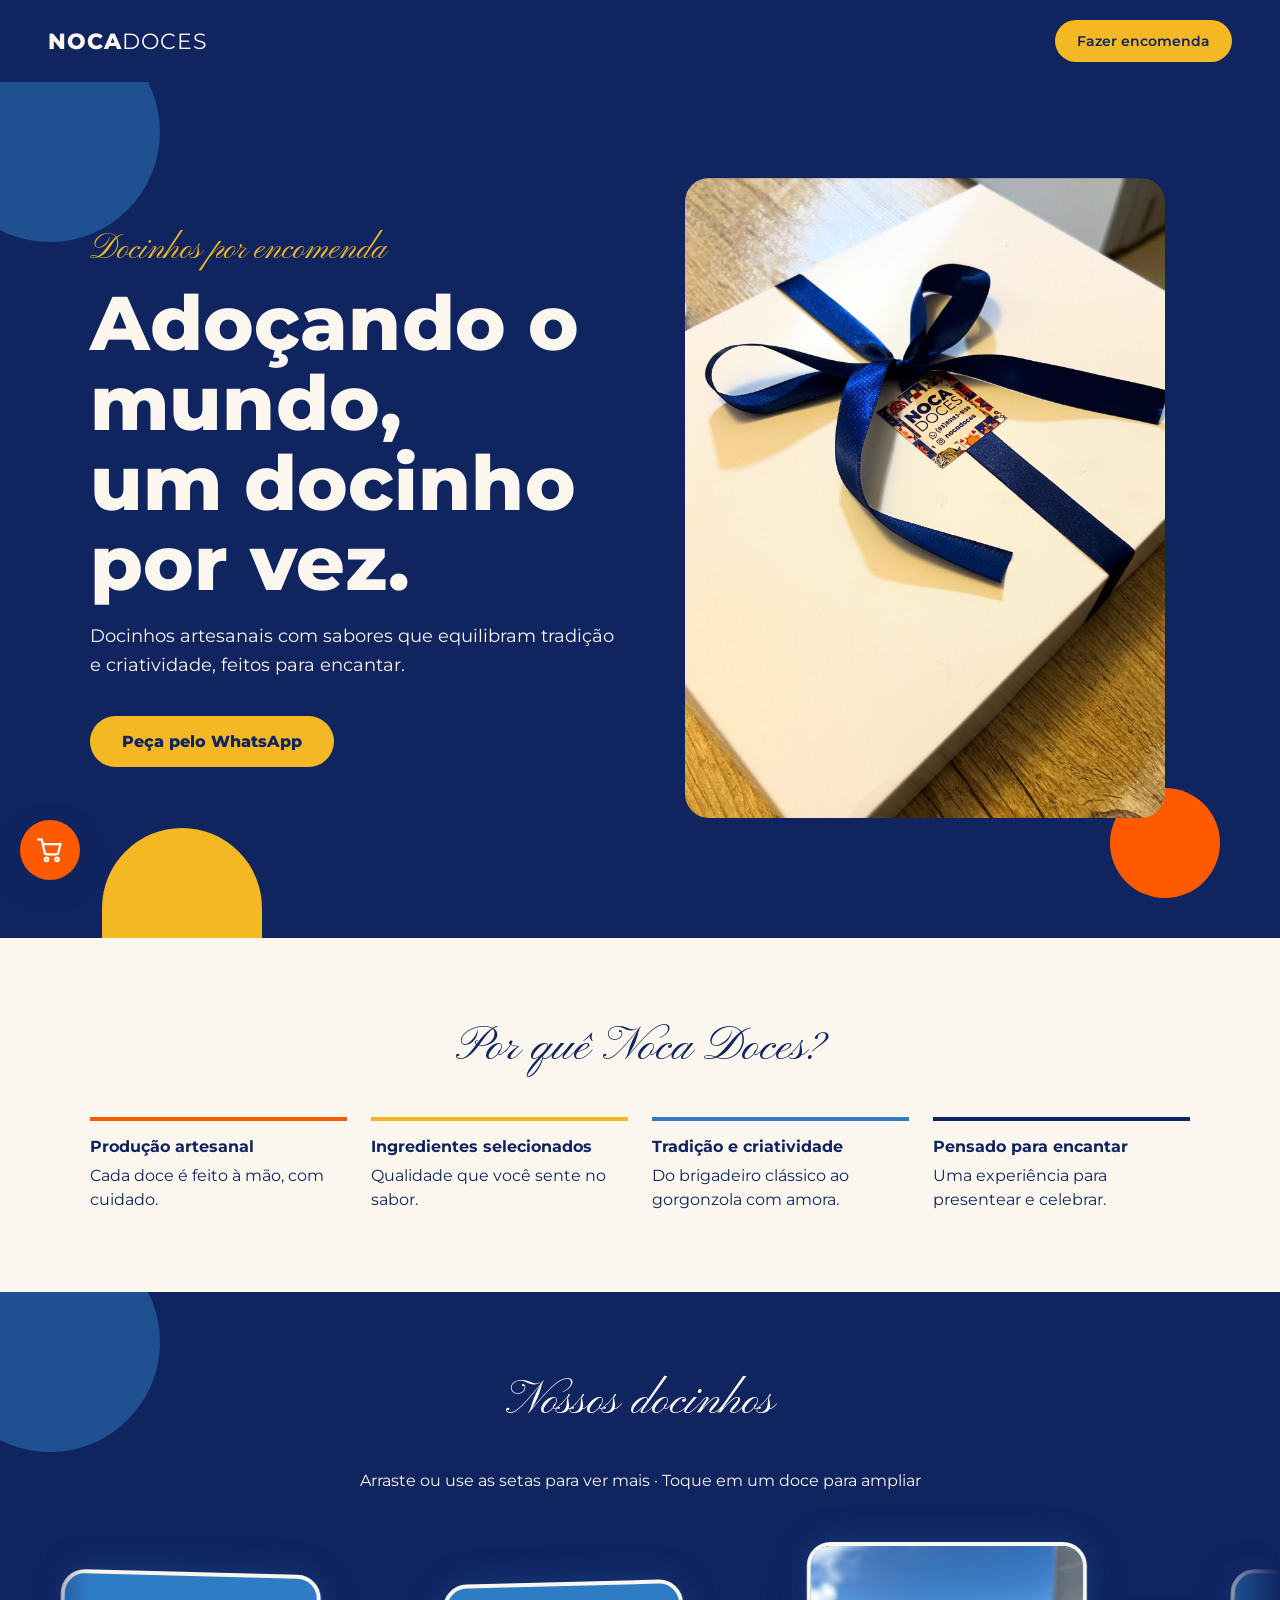
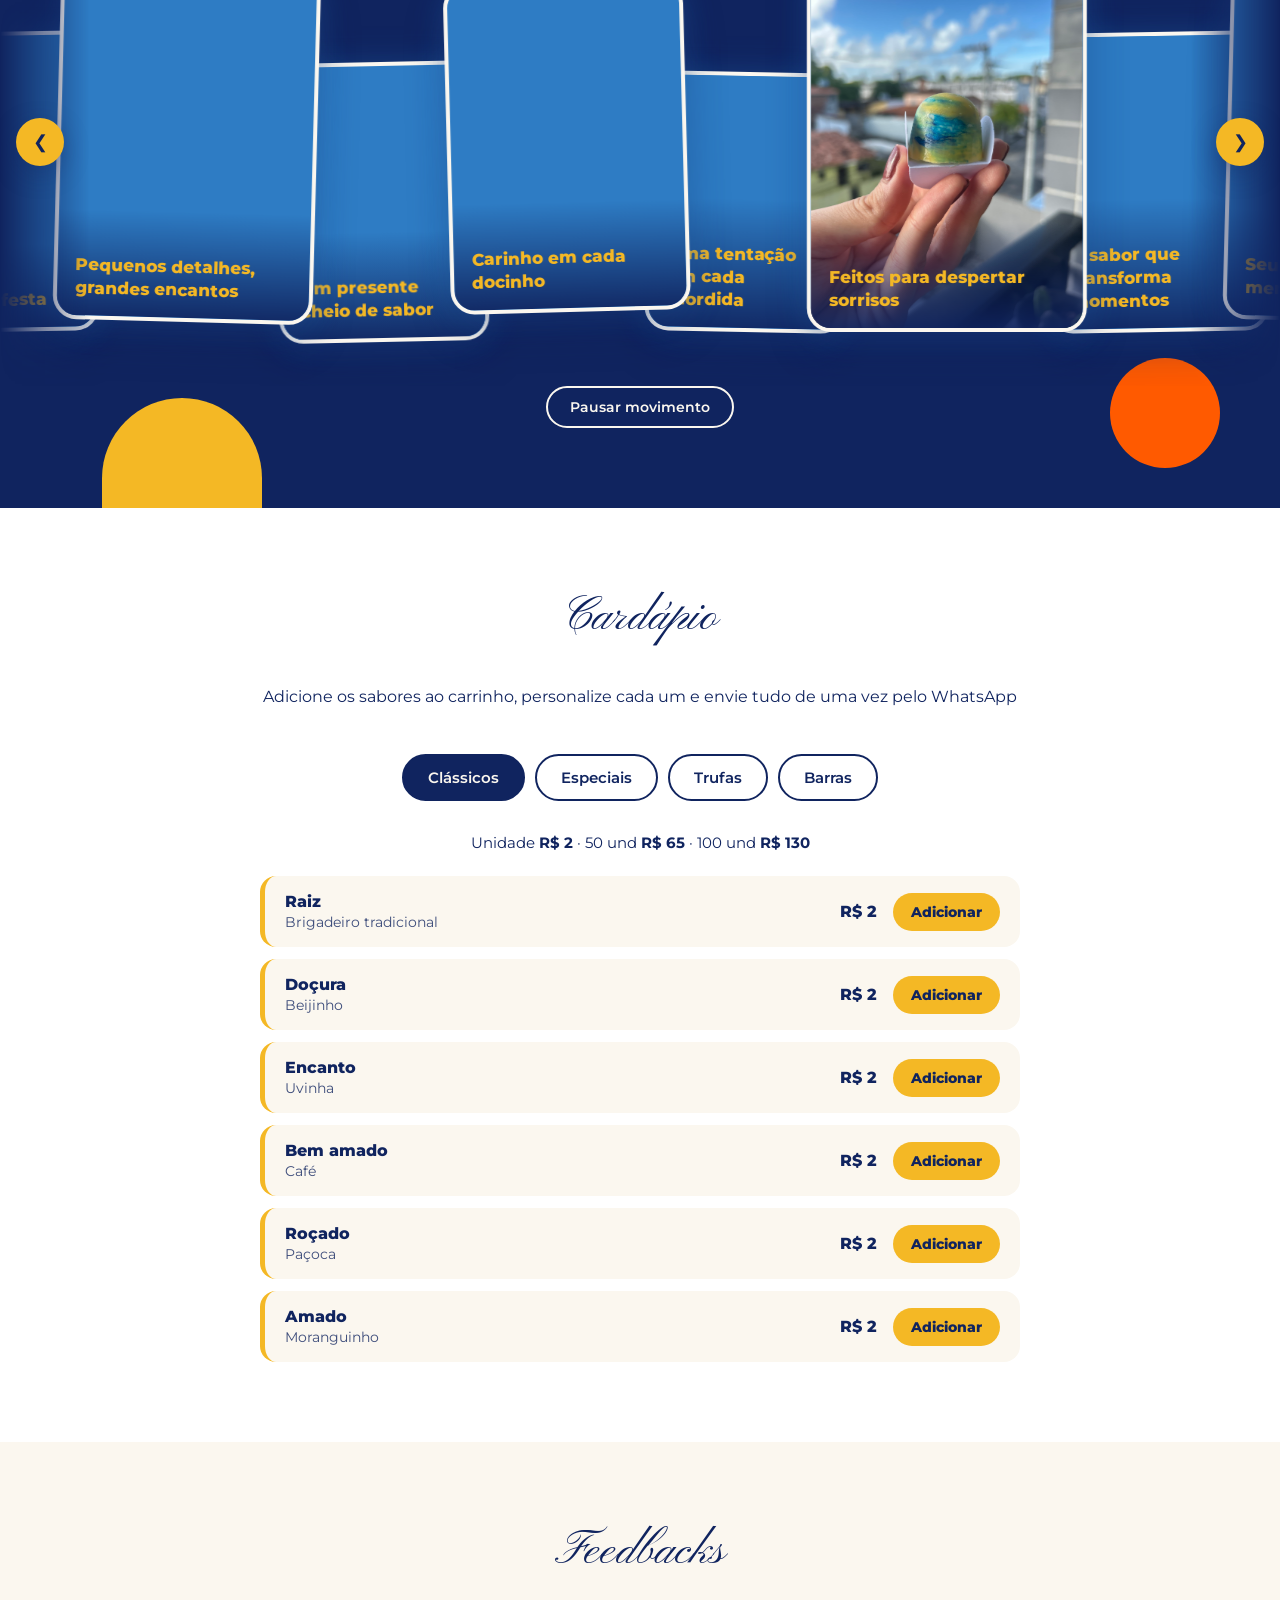
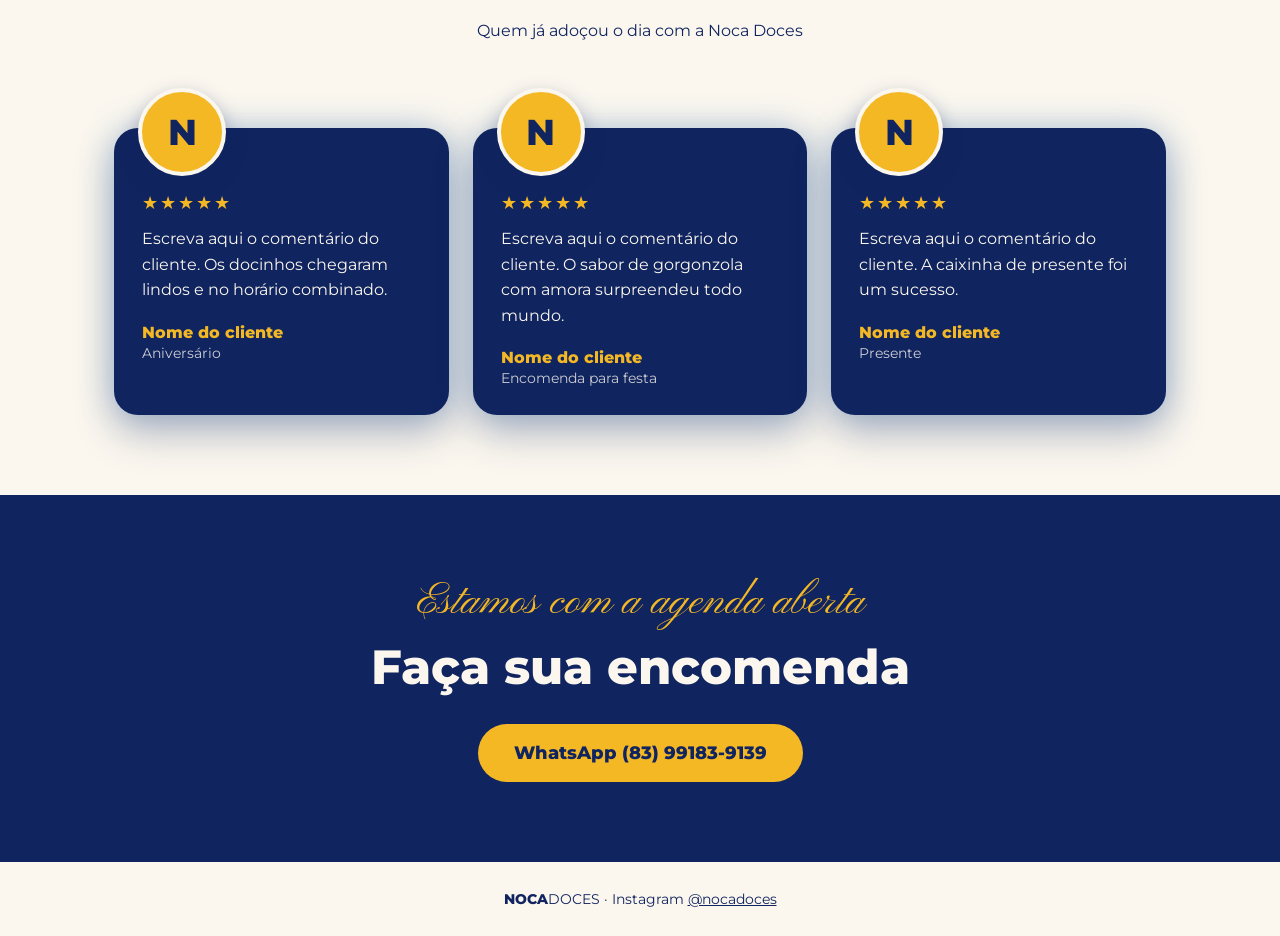
==== index.html @ 514784f6 "mudança foto" ====
<!DOCTYPE html>
<html lang="pt-BR">
<head>
  <meta charset="UTF-8">
  <meta name="viewport" content="width=device-width, initial-scale=1">
  <title>Noca Doces | Docinhos por encomenda</title>
  <meta name="description" content="Docinhos artesanais por encomenda. Adoçando o mundo, um docinho por vez.">
  <link rel="preconnect" href="https://fonts.googleapis.com">
  <link rel="preconnect" href="https://fonts.gstatic.com" crossorigin>
  <link href="https://fonts.googleapis.com/css2?family=Montserrat:ital,wght@0,400;0,600;0,800;1,400&family=Pinyon+Script&display=swap" rel="stylesheet">
  <link rel="stylesheet" href="style.css">
</head>
<body>

  <!-- CABEÇALHO -->
  <header class="topo">
    <div class="logo"><b>NOCA</b>DOCES</div>
    <a class="btn btn-sm" href="#cardapio">Fazer encomenda</a>
  </header>

  <!-- MENU FLUTUANTE -->
  <nav class="menu-flutuante" id="menu" aria-label="Menu principal">
    <ul class="menu-lista" id="menu-lista">
      <li><a href="#inicio">Início</a></li>
      <li><a href="#diferenciais">Diferenciais</a></li>
      <li><a href="#galeria">Galeria</a></li>
      <li><a href="#cardapio">Cardápio</a></li>
      <li><a href="#feedbacks">Feedbacks</a></li>
      <li><a class="menu-zap" href="https://wa.me/5583991839139">WhatsApp</a></li>
    </ul>
    <button class="menu-botao" id="menu-botao" aria-expanded="false" aria-controls="menu-lista" aria-label="Abrir menu">
      <span></span><span></span><span></span>
    </button>
  </nav>

  <!-- HERO -->
  <section class="hero" id="inicio">
    <span class="forma f1"></span>
    <span class="forma f2"></span>
    <span class="forma f3"></span>
    <div class="hero-grid">
    <div class="hero-conteudo">
      <p class="script">Docinhos por encomenda</p>
      <h1>Adoçando o mundo,<br>um docinho por vez.</h1>
      <p class="sub">Docinhos artesanais com sabores que equilibram tradição e criatividade, feitos para encantar.</p>
      <a class="btn" href="https://wa.me/5583991839139">Peça pelo WhatsApp</a>
    </div>
    <img class="hero-img" src="./imagens/Capa1.JPG" alt="Caixa aberta com docinhos artesanais">
    </div>
  </section>

  <!-- DIFERENCIAIS -->
  <section class="secao container" id="diferenciais">
    <h2 class="titulo-script">Por quê Noca Doces?</h2>
    <div class="grid-4">
      <div class="dif" style="--cor:#ff5a00"><b>Produção artesanal</b><p>Cada doce é feito à mão, com cuidado.</p></div>
      <div class="dif" style="--cor:#f4b825"><b>Ingredientes selecionados</b><p>Qualidade que você sente no sabor.</p></div>
      <div class="dif" style="--cor:#2e7cc4"><b>Tradição e criatividade</b><p>Do brigadeiro clássico ao gorgonzola com amora.</p></div>
      <div class="dif" style="--cor:#10245f"><b>Pensado para encantar</b><p>Uma experiência para presentear e celebrar.</p></div>
    </div>
  </section>

    <!-- VITRINE FLUTUANTE (carrossel em cascata) -->
  <section class="secao cs" id="vitrine" aria-labelledby="vitrine-titulo">
    <span class="forma f1"></span>
    <span class="forma f2"></span>
    <span class="forma f3"></span>
    <div class="container">
      <h2 class="titulo-script" id="vitrine-titulo">Nossos docinhos</h2>
      <p class="centro">Arraste ou use as setas para ver mais · Toque em um doce para ampliar</p>
    </div>

    <div class="cs-palco" role="region" aria-roledescription="carrossel" aria-label="Vitrine de docinhos">
      <div class="cs-janela" id="cs-janela" tabindex="0" aria-label="Use as setas do teclado para navegar pela vitrine">
        <ul class="cs-trilho" id="cs-trilho">
          <li class="cs-card" data-tipo="imagem">
            <figure class="cs-card-in">
              <img src="./imagens/Doces1.png" alt="Docinhos coloridos, rosas de brigadeiro e docinhos com amendoim" loading="lazy" decoding="async" draggable="false">
              <figcaption><b>Pequenos detalhes, grandes encantos</b></figcaption>
            </figure>
          </li>
          <li class="cs-card" data-tipo="video">
            <figure class="cs-card-in">
              <video class="cs-midia" src="./videos/Video1.mp4" aria-label="Caixa verde aberta com quatro docinhos cobertos de amendoim" autoplay muted loop playsinline preload="metadata" disablepictureinpicture draggable="false"></video>
              <figcaption><b>Um presente cheio de sabor</b></figcaption>
            </figure>
          </li>
          <li class="cs-card" data-tipo="imagem">
            <figure class="cs-card-in">
              <img src="./imagens/Doces2.png" alt="Caixa verde aberta com quatro docinhos cobertos de amendoim" loading="lazy" decoding="async" draggable="false">
              <figcaption><b>Carinho em cada docinho</b></figcaption>
            </figure>
          </li>
           <li class="cs-card" data-tipo="video">
            <figure class="cs-card-in">
              <video class="cs-midia" src="./videos/Video2.mp4" aria-label="Caixa verde aberta com quatro docinhos cobertos de amendoim" autoplay muted loop playsinline preload="metadata" disablepictureinpicture draggable="false"></video>
              <figcaption><b>Uma tentação em cada mordida</b></figcaption>
            </figure>
          </li>
          <li class="cs-card" data-tipo="imagem">
            <figure class="cs-card-in">
              <img src="./imagens/Doces3.png" alt="Caixa aberta com docinhos artesanais" loading="lazy" decoding="async" draggable="false">
              <figcaption><b>Feitos para despertar sorrisos</b></figcaption>
            </figure>
          </li>
           <li class="cs-card" data-tipo="video">
            <figure class="cs-card-in">
              <video class="cs-midia" src="./videos/Video3.mp4" aria-label="Caixa verde aberta com quatro docinhos cobertos de amendoim" autoplay muted loop playsinline preload="metadata" disablepictureinpicture draggable="false"></video>
              <figcaption><b>O sabor que transforma momentos</b></figcaption>
            </figure>
          </li>
          <li class="cs-card" data-tipo="imagem">
            <figure class="cs-card-in">
              <img src="./imagens/Doces4.png" alt="Caixa aberta com docinhos artesanais" loading="lazy" decoding="async" draggable="false">
              <figcaption><b>Seu momento especial merece esse sabor</b></figcaption>
            </figure>
          </li>
           <li class="cs-card" data-tipo="video">
            <figure class="cs-card-in">
              <video class="cs-midia" src="./videos/Video4.mp4" aria-label="Caixa verde aberta com quatro docinhos cobertos de amendoim" autoplay muted loop playsinline preload="metadata" disablepictureinpicture draggable="false"></video>
              <figcaption><b>Beleza e sabor em perfeita harmonia</b></figcaption>
            </figure>
          </li>
          <li class="cs-card" data-tipo="imagem">
            <figure class="cs-card-in">
              <img src="./imagens/Doces5.png" alt="Docinhos coloridos, rosas de brigadeiro e docinhos com amendoim" loading="lazy" decoding="async" draggable="false">
              <figcaption><b>Deixe sua festa ainda mais doce</b></figcaption>
            </figure>
          </li>
          <li class="cs-card" data-tipo="imagem">
            <figure class="cs-card-in">
              <img src="./imagens/Doces6.png" alt="Docinhos coloridos, rosas de brigadeiro e docinhos com amendoim" loading="lazy" decoding="async" draggable="false">
              <figcaption><b>Para a sua festa</b></figcaption>
            </figure>
          </li>
        </ul>
      </div>
      <button class="cs-seta cs-seta-ant" id="cs-ant" type="button" aria-label="Doces anteriores">&#10094;</button>
      <button class="cs-seta cs-seta-prox" id="cs-prox" type="button" aria-label="Próximos doces">&#10095;</button>
    </div>

    <button class="cs-pausa" id="cs-pausa" type="button" aria-pressed="false">Pausar movimento</button>
  </section>


  <!-- CARDÁPIO -->
  <section class="secao branco" id="cardapio">
    <div class="container">
      <h2 class="titulo-script">Cardápio</h2>
      <p class="centro">Adicione os sabores ao carrinho, personalize cada um e envie tudo de uma vez pelo WhatsApp</p>

      <div class="abas" role="tablist" aria-label="Categorias do cardápio">
        <button class="aba ativo" role="tab" data-alvo="p-classicos" aria-selected="true">Clássicos</button>
        <button class="aba" role="tab" data-alvo="p-especiais" aria-selected="false">Especiais</button>
        <button class="aba" role="tab" data-alvo="p-trufas" aria-selected="false">Trufas</button>
        <button class="aba" role="tab" data-alvo="p-barras" aria-selected="false">Barras</button>
      </div>

      <!-- Clássicos -->
      <div class="painel ativo" id="p-classicos" role="tabpanel" data-granel="1.3">
        <p class="painel-info">Unidade <b>R$ 2</b> · 50 und <b>R$ 65</b> · 100 und <b>R$ 130</b></p>
        <ul class="itens">
          <li class="item"><div><b>Raiz</b><span>Brigadeiro tradicional</span></div><span class="preco">R$ 2</span><a class="pedir" href="#" data-pedido="Raiz (Brigadeiro tradicional)" aria-label="Adicionar Raiz">Adicionar</a></li>
          <li class="item"><div><b>Doçura</b><span>Beijinho</span></div><span class="preco">R$ 2</span><a class="pedir" href="#" data-pedido="Doçura (Beijinho)" aria-label="Adicionar Doçura">Adicionar</a></li>
          <li class="item"><div><b>Encanto</b><span>Uvinha</span></div><span class="preco">R$ 2</span><a class="pedir" href="#" data-pedido="Encanto (Uvinha)" aria-label="Adicionar Encanto">Adicionar</a></li>
          <li class="item"><div><b>Bem amado</b><span>Café</span></div><span class="preco">R$ 2</span><a class="pedir" href="#" data-pedido="Bem amado (Café)" aria-label="Adicionar Bem amado">Adicionar</a></li>
          <li class="item"><div><b>Roçado</b><span>Paçoca</span></div><span class="preco">R$ 2</span><a class="pedir" href="#" data-pedido="Roçado (Paçoca)" aria-label="Adicionar Roçado">Adicionar</a></li>
          <li class="item"><div><b>Amado</b><span>Moranguinho</span></div><span class="preco">R$ 2</span><a class="pedir" href="#" data-pedido="Amado (Moranguinho)" aria-label="Adicionar Amado">Adicionar</a></li>
        </ul>
      </div>

      <!-- Especiais -->
      <div class="painel" id="p-especiais" role="tabpanel" data-granel="1.7" hidden>
        <p class="painel-info">Unidade <b>R$ 3</b> · 50 und <b>R$ 85</b> · 100 und <b>R$ 170</b></p>
        <ul class="itens">
          <li class="item"><div><b>Refresco</b><span>Limão siciliano</span></div><span class="preco">R$ 3</span><a class="pedir" href="#" data-pedido="Refresco (Limão siciliano)" aria-label="Adicionar Refresco">Adicionar</a></li>
          <li class="item"><div><b>Romeu &amp; Julieta</b><span>Queijo e goiabada</span></div><span class="preco">R$ 3</span><a class="pedir" href="#" data-pedido="Romeu &amp; Julieta (Queijo e goiabada)" aria-label="Adicionar Romeu e Julieta">Adicionar</a></li>
          <li class="item"><div><b>Atrevido</b><span>Gorgonzola &amp; geleia de amora</span></div><span class="preco">R$ 3</span><a class="pedir" href="#" data-pedido="Atrevido (Gorgonzola &amp; geleia de amora)" aria-label="Adicionar Atrevido">Adicionar</a></li>
          <li class="item"><div><b>Calor</b><span>Chocolate meio amargo &amp; pimenta</span></div><span class="preco">R$ 3</span><a class="pedir" href="#" data-pedido="Calor (Chocolate meio amargo &amp; pimenta)" aria-label="Adicionar Calor">Adicionar</a></li>
          <li class="item"><div><b>Cafuné</b><span>Ninho &amp; Nutella</span></div><span class="preco">R$ 3</span><a class="pedir" href="#" data-pedido="Cafuné (Ninho &amp; Nutella)" aria-label="Adicionar Cafuné">Adicionar</a></li>
          <li class="item"><div><b>Brisa</b><span>Maracujá</span></div><span class="preco">R$ 3</span><a class="pedir" href="#" data-pedido="Brisa (Maracujá)" aria-label="Adicionar Brisa">Adicionar</a></li>
        </ul>
      </div>

      <!-- Trufas -->
      <div class="painel" id="p-trufas" role="tabpanel" hidden>
        <p class="painel-info">Pronta entrega e encomenda</p>
        <ul class="itens">
          <li class="item"><div><b>Trufa de brigadeiro</b><span>Tradicional</span></div><span class="preco">R$ 3</span><a class="pedir" href="#" data-pedido="Trufa de brigadeiro" aria-label="Adicionar Trufa de brigadeiro">Adicionar</a></li>
          <li class="item"><div><b>Trufa de beijinho</b><span>Coco</span></div><span class="preco">R$ 3</span><a class="pedir" href="#" data-pedido="Trufa de beijinho" aria-label="Adicionar Trufa de beijinho">Adicionar</a></li>
          <li class="item"><div><b>Geleia de morango &amp; creme</b><span>Trufa</span></div><span class="preco">R$ 3</span><a class="pedir" href="#" data-pedido="Trufa de geleia de morango &amp; creme" aria-label="Adicionar Trufa de morango">Adicionar</a></li>
          <li class="item"><div><b>Geleia de maracujá &amp; creme</b><span>Trufa</span></div><span class="preco">R$ 3</span><a class="pedir" href="#" data-pedido="Trufa de geleia de maracujá &amp; creme" aria-label="Adicionar Trufa de maracujá">Adicionar</a></li>
          <li class="item"><div><b>Ninho &amp; Nutella</b><span>Trufa</span></div><span class="preco">R$ 3</span><a class="pedir" href="#" data-pedido="Trufa de Ninho &amp; Nutella" aria-label="Adicionar Trufa de Ninho e Nutella">Adicionar</a></li>
          <li class="item"><div><b>Limão siciliano</b><span>Trufa</span></div><span class="preco">R$ 3</span><a class="pedir" href="#" data-pedido="Trufa de limão siciliano" aria-label="Adicionar Trufa de limão siciliano">Adicionar</a></li>
          <li class="item"><div><b>Abacaxi e coco</b><span>Trufa</span></div><span class="preco">R$ 3</span><a class="pedir" href="#" data-pedido="Trufa de abacaxi e coco" aria-label="Adicionar Trufa de abacaxi e coco">Adicionar</a></li>
          <li class="item destaque"><div><b>Gorgonzola &amp; amora</b><span>Trufa especial</span></div><span class="preco">R$ 4</span><a class="pedir" href="#" data-pedido="Trufa especial de gorgonzola &amp; amora" aria-label="Adicionar Trufa de gorgonzola e amora">Adicionar</a></li>
          <li class="item destaque"><div><b>Parmesão &amp; goiabada</b><span>Trufa especial</span></div><span class="preco">R$ 4</span><a class="pedir" href="#" data-pedido="Trufa especial de parmesão &amp; goiabada" aria-label="Adicionar Trufa de parmesão e goiabada">Adicionar</a></li>
        </ul>
      </div>

      <!-- Barras -->
      <div class="painel" id="p-barras" role="tabpanel" data-unidades="1,2,3" data-passo="1" hidden>
        <p class="painel-info">Pronta entrega e encomenda</p>
        <ul class="itens">
          <li class="item"><div><b>Barra com frutas secas</b><span>Consultar disponibilidade</span></div><span class="preco">R$ 20</span><a class="pedir" href="#" data-pedido="Barra com frutas secas" aria-label="Adicionar Barra com frutas secas">Adicionar</a></li>
        </ul>
      </div>

    </div>
  </section>

  <!-- FEEDBACKS -->
  <!-- TROQUE nomes, textos e fotos pelos de clientes reais (fotos em ./imagens/clientes/) -->
  <section class="secao" id="feedbacks">
    <div class="container">
      <h2 class="titulo-script">Feedbacks</h2>
      <p class="centro">Quem já adoçou o dia com a Noca Doces</p>

      <div class="feedbacks">
        <article class="feedback">
          <img class="feedback-foto" src="./imagens/clientes/cliente1.jpg" data-nome="Nome do cliente" alt="Foto de Nome do cliente" width="88" height="88" loading="lazy">
          <div class="feedback-estrelas" role="img" aria-label="5 de 5 estrelas">&#9733;&#9733;&#9733;&#9733;&#9733;</div>
          <blockquote>Escreva aqui o comentário do cliente. Os docinhos chegaram lindos e no horário combinado.</blockquote>
          <p class="feedback-autor"><b>Nome do cliente</b><span>Aniversário</span></p>
        </article>

        <article class="feedback">
          <img class="feedback-foto" src="./imagens/clientes/cliente2.jpg" data-nome="Nome do cliente" alt="Foto de Nome do cliente" width="88" height="88" loading="lazy">
          <div class="feedback-estrelas" role="img" aria-label="5 de 5 estrelas">&#9733;&#9733;&#9733;&#9733;&#9733;</div>
          <blockquote>Escreva aqui o comentário do cliente. O sabor de gorgonzola com amora surpreendeu todo mundo.</blockquote>
          <p class="feedback-autor"><b>Nome do cliente</b><span>Encomenda para festa</span></p>
        </article>

        <article class="feedback">
          <img class="feedback-foto" src="./imagens/clientes/cliente3.jpg" data-nome="Nome do cliente" alt="Foto de Nome do cliente" width="88" height="88" loading="lazy">
          <div class="feedback-estrelas" role="img" aria-label="5 de 5 estrelas">&#9733;&#9733;&#9733;&#9733;&#9733;</div>
          <blockquote>Escreva aqui o comentário do cliente. A caixinha de presente foi um sucesso.</blockquote>
          <p class="feedback-autor"><b>Nome do cliente</b><span>Presente</span></p>
        </article>
      </div>
    </div>
  </section>

  <!-- CTA FINAL -->
  <section class="cta" id="encomenda">
    <p class="script">Estamos com a agenda aberta</p>
    <h2>Faça sua encomenda</h2>
    <a class="btn btn-lg" href="https://wa.me/5583991839139">WhatsApp (83) 99183-9139</a>
  </section>

  <!-- RODAPÉ -->
  <footer class="rodape">
    <b>NOCA</b>DOCES · Instagram <a href="https://www.instagram.com/nocadoces/">@nocadoces</a>
  </footer>

  <!-- CARRINHO -->
  <button class="carrinho-botao" id="carrinho-botao" type="button" aria-label="Abrir carrinho" aria-expanded="false" aria-controls="carrinho">
    <svg viewBox="0 0 24 24" width="28" height="28" fill="none" stroke="currentColor" stroke-width="2" stroke-linecap="round" stroke-linejoin="round" aria-hidden="true"><circle cx="9" cy="20" r="1.5"/><circle cx="18" cy="20" r="1.5"/><path d="M2 3h3l2.4 11.2a2 2 0 0 0 2 1.6h7.7a2 2 0 0 0 2-1.5L21 7H6"/></svg>
    <span class="carrinho-qtd" id="carrinho-qtd" hidden>0</span>
  </button>
  <div class="carrinho-fundo" id="carrinho-fundo" hidden></div>
  <aside class="carrinho" id="carrinho" role="dialog" aria-modal="true" aria-labelledby="carrinho-titulo" aria-hidden="true">
    <div class="carrinho-topo">
      <h2 id="carrinho-titulo">Seu pedido</h2>
      <button type="button" class="carrinho-fechar" id="carrinho-fechar" aria-label="Fechar carrinho">&times;</button>
    </div>
    <div class="carrinho-corpo">
      <p class="carrinho-vazio" id="carrinho-vazio">Seu carrinho está vazio. Escolha sabores no cardápio e personalize cada um.</p>
      <ul class="c-lista" id="carrinho-lista"></ul>
    </div>
    <div class="carrinho-rodape">
      <div class="c-campos">
        <label>Seu nome<input id="c-nome" type="text" autocomplete="name"></label>
        <label>Data desejada<input id="c-data" type="date"></label>
      </div>
      <p class="c-total">Valor estimado <b id="c-total">R$ 0,00</b></p>
      <p class="c-aviso">Pedidos a partir de 50 unidades têm preço de atacado. O valor final é confirmado no WhatsApp.</p>
      <button class="c-enviar" id="c-enviar" type="button">Enviar pedido pelo WhatsApp</button>
      <button class="c-limpar" id="c-limpar" type="button">Limpar carrinho</button>
    </div>
  </aside>
  <div class="aviso" id="aviso" role="status" aria-live="polite"></div>

  <!-- LIGHTBOX DA VITRINE -->
  <div class="lb" id="lb" role="dialog" aria-modal="true" aria-label="Visualização ampliada" hidden>
    <button class="lb-fechar" id="lb-fechar" type="button" aria-label="Fechar visualização">&times;</button>
    <p class="lb-contador" id="lb-contador" aria-live="polite"></p>
    <button class="lb-seta lb-ant" id="lb-ant" type="button" aria-label="Anterior">&#10094;</button>
    <div class="lb-palco" id="lb-palco"></div>
    <button class="lb-seta lb-prox" id="lb-prox" type="button" aria-label="Próximo">&#10095;</button>
    <p class="lb-legenda" id="lb-legenda"></p>
  </div>

  <script src="script.js"></script>
</body>
</html>
---- style.css ----
/* ===== CORES E FONTES (altere aqui) ===== */
:root {
  --azul: #10245f;
  --laranja: #ff5a00;
  --amarelo: #f4b825;
  --azul-claro: #2e7cc4;
  --creme: #fbf7ef;
  --branco: #ffffff;
  --fonte: 'Montserrat', Arial, sans-serif;
  --fonte-script: 'Pinyon Script', cursive;
}

* { box-sizing: border-box; }
html { scroll-behavior: smooth; scroll-padding-top: 16px; }
body { margin: 0; background: var(--creme); color: var(--azul); font-family: var(--fonte); }
a { color: inherit; }

.container { max-width: 1100px; margin: 0 auto; padding: 0 24px; }
.secao { padding: 80px 0; }
.secao.branco { background: var(--branco); }
.centro { text-align: center; margin: 0 0 48px; }

.titulo-script { font-family: var(--fonte-script); font-weight: 400; font-size: 48px; text-align: center; margin: 0 0 40px; }
.script { font-family: var(--fonte-script); font-size: 34px; color: var(--amarelo); margin: 0; }

/* Botões */
.btn { display: inline-block; background: var(--amarelo); color: var(--azul); font-weight: 800; padding: 16px 32px; border-radius: 999px; text-decoration: none; }
.btn-sm { font-weight: 600; font-size: 14px; padding: 12px 22px; }
.btn-lg { font-size: 18px; padding: 18px 36px; }
.btn:hover { filter: brightness(1.08); }

/* Topo */
.topo { display: flex; justify-content: space-between; align-items: center; padding: 20px 48px; background: var(--azul); color: var(--creme); }
.logo { font-size: 22px; letter-spacing: 1px; }
.logo b, .rodape b { font-weight: 800; }

/* Hero */
.hero { position: relative; overflow: hidden; background: var(--azul); color: var(--creme); text-align: center; padding: 96px 24px 120px; }
.hero-grid { position: relative; max-width: 1100px; margin: 0 auto; display: grid; grid-template-columns: repeat(auto-fit, minmax(300px, 1fr)); gap: 40px; align-items: center; text-align: left; }
.hero-conteudo { position: relative; }
.hero-img { position: relative; width: 100%; max-width: 480px; justify-self: center; }
.hero h1 { font-size: clamp(40px, 7vw, 76px); line-height: 1.05; font-weight: 800; margin: 12px 0 20px; }
.sub { font-size: 18px; line-height: 1.6; max-width: 560px; margin: 0 0 36px; }
.forma { position: absolute; }
.f1 { left: -60px; top: -60px; width: 220px; height: 220px; border-radius: 50%; background: var(--azul-claro); opacity: .5; }
.f2 { right: 60px; bottom: 40px; width: 110px; height: 110px; border-radius: 50%; background: var(--laranja); }
.f3 { left: 8%; bottom: -50px; width: 160px; height: 160px; border-radius: 50% 50% 0 0; background: var(--amarelo); }

/* Grades */
.grid-4 { display: grid; grid-template-columns: repeat(auto-fit, minmax(220px, 1fr)); gap: 24px; }
.grid-2 { display: grid; grid-template-columns: repeat(auto-fit, minmax(320px, 1fr)); gap: 32px; }
.grid-3 { display: grid; grid-template-columns: repeat(auto-fit, minmax(280px, 1fr)); gap: 32px; }

.dif { border-top: 4px solid var(--cor); padding-top: 16px; }
.dif p { margin: 8px 0 0; line-height: 1.5; }

/* CTA e rodapé */
.cta { background: var(--azul); color: var(--creme); text-align: center; padding: 80px 24px; }
.cta .script { font-size: 44px; }
.cta h2 { font-size: clamp(30px, 5vw, 48px); font-weight: 800; margin: 8px 0 28px; }
.rodape { padding: 28px 24px; text-align: center; font-size: 14px; }

/* Imagens */
.banner { width: 100%; height: 360px; object-fit: cover; object-position: center 40%; border-radius: 20px; display: block; margin: 0 auto 24px; }
.hero-img { border-radius: 24px; }

/* ===== SLIDES ===== */
.slider { position: relative; max-width: 900px; margin: 0 auto; border-radius: 24px; overflow: hidden; background: var(--azul); touch-action: pan-y; }
.slides { display: flex; transition: transform .6s cubic-bezier(.65, 0, .35, 1); will-change: transform; }
.slide { position: relative; flex: 0 0 100%; margin: 0; aspect-ratio: 4 / 3; }
.slide img { width: 100%; height: 100%; object-fit: cover; display: block; user-select: none; -webkit-user-drag: none; }
.slide figcaption { position: absolute; left: 0; right: 0; bottom: 0; padding: 56px 28px 56px; color: var(--creme); font-size: 15px; line-height: 1.5; background: linear-gradient(to top, rgba(16, 36, 95, .92), rgba(16, 36, 95, 0)); }
.slide figcaption b { display: block; font-size: 22px; font-weight: 800; margin-bottom: 4px; color: var(--amarelo); }

.seta { position: absolute; top: 50%; transform: translateY(-50%); width: 48px; height: 48px; border: 0; border-radius: 50%; background: var(--amarelo); color: var(--azul); font-size: 18px; cursor: pointer; display: grid; place-items: center; transition: filter .2s, transform .2s; }
.seta:hover { filter: brightness(1.08); transform: translateY(-50%) scale(1.06); }
.seta-ant { left: 16px; }
.seta-prox { right: 16px; }

.pontos { position: absolute; left: 0; right: 0; bottom: 20px; display: flex; justify-content: center; gap: 10px; }
.ponto { width: 12px; height: 12px; padding: 0; border: 2px solid var(--creme); border-radius: 50%; background: transparent; cursor: pointer; transition: all .25s; }
.ponto.ativo { background: var(--amarelo); border-color: var(--amarelo); width: 28px; border-radius: 999px; }

/* ===== MENU FLUTUANTE ===== */
.menu-flutuante { position: fixed; right: 20px; bottom: 20px; z-index: 100; display: flex; flex-direction: column; align-items: flex-end; gap: 12px; opacity: 0; transform: translateY(20px); pointer-events: none; transition: opacity .3s, transform .3s; }
.menu-flutuante.visivel { opacity: 1; transform: none; pointer-events: auto; }

.menu-botao { width: 60px; height: 60px; border: 0; border-radius: 50%; background: var(--amarelo); box-shadow: 0 8px 24px rgba(16, 36, 95, .35); cursor: pointer; display: flex; flex-direction: column; justify-content: center; align-items: center; gap: 5px; transition: transform .2s; }
.menu-botao:hover { transform: scale(1.06); }
.menu-botao span { display: block; width: 24px; height: 3px; border-radius: 2px; background: var(--azul); transition: transform .3s, opacity .3s; }
.menu-flutuante.aberto .menu-botao span:nth-child(1) { transform: translateY(8px) rotate(45deg); }
.menu-flutuante.aberto .menu-botao span:nth-child(2) { opacity: 0; }
.menu-flutuante.aberto .menu-botao span:nth-child(3) { transform: translateY(-8px) rotate(-45deg); }

.menu-lista { list-style: none; margin: 0; padding: 10px; min-width: 200px; background: var(--azul); border-radius: 20px; box-shadow: 0 12px 32px rgba(16, 36, 95, .35); display: grid; gap: 2px; opacity: 0; transform: translateY(12px) scale(.96); transform-origin: bottom right; pointer-events: none; visibility: hidden; transition: opacity .25s, transform .25s, visibility .25s; }
.menu-flutuante.aberto .menu-lista { opacity: 1; transform: none; pointer-events: auto; visibility: visible; }
.menu-lista a { display: block; padding: 12px 16px; border-radius: 12px; color: var(--creme); font-size: 15px; font-weight: 600; text-decoration: none; transition: background .2s, color .2s; }
.menu-lista a:hover { background: rgba(255, 255, 255, .1); }
.menu-lista a.ativo { background: var(--amarelo); color: var(--azul); font-weight: 800; }
.menu-lista a.menu-zap { margin-top: 6px; background: var(--laranja); text-align: center; font-weight: 800; }

/* Celular */
@media (max-width: 600px) {
  .topo { padding: 16px 20px; }
  .secao { padding: 56px 0; }
  .titulo-script { font-size: 40px; }
  .slide { aspect-ratio: 1 / 1; }
  .slide figcaption { padding: 48px 20px 52px; font-size: 14px; }
  .slide figcaption b { font-size: 18px; }
  .seta { width: 40px; height: 40px; }
  .menu-flutuante { right: 14px; bottom: 14px; }
}

@media (prefers-reduced-motion: reduce) {
  html { scroll-behavior: auto; }
  .slides, .menu-flutuante, .menu-lista { transition: none; }
}

/* ===== CARDÁPIO ===== */
.abas { display: flex; flex-wrap: wrap; justify-content: center; gap: 10px; margin: 0 0 32px; }
.aba { font-family: var(--fonte); font-weight: 600; font-size: 15px; padding: 12px 24px; border: 2px solid var(--azul); border-radius: 999px; background: transparent; color: var(--azul); cursor: pointer; transition: background .2s, color .2s, border-color .2s; }
.aba:hover { background: rgba(16, 36, 95, .08); }
.aba.ativo { background: var(--azul); color: var(--creme); }

.painel { max-width: 760px; margin: 0 auto; animation: surgir .35s ease; }
.painel[hidden] { display: none; }
.painel-info { text-align: center; margin: 0 0 24px; font-size: 15px; }
.itens { list-style: none; margin: 0; padding: 0; display: grid; gap: 12px; }
.item { display: flex; align-items: center; gap: 16px; padding: 16px 20px; background: var(--creme); border-radius: 16px; border-left: 5px solid var(--amarelo); }
.item.destaque { border-left-color: var(--laranja); }
.item div { flex: 1; display: grid; gap: 2px; }
.item b { font-weight: 800; }
.item span { font-size: 14px; opacity: .8; }
.item .preco { flex: none; font-weight: 800; font-size: 16px; opacity: 1; }
.pedir { flex: none; background: var(--amarelo); color: var(--azul); font-size: 14px; font-weight: 800; padding: 10px 18px; border-radius: 999px; text-decoration: none; transition: filter .2s; }
.pedir:hover { filter: brightness(1.08); }

@keyframes surgir { from { opacity: 0; transform: translateY(8px); } to { opacity: 1; transform: none; } }

@media (max-width: 600px) {
  .item { padding: 14px 16px; gap: 10px; }
  .pedir { padding: 9px 14px; }
}

/* ===== OPÇÕES DE UNIDADES ===== */
.item { position: relative; }
.opcoes { list-style: none; margin: 0; padding: 8px; position: absolute; right: 12px; top: calc(100% - 6px); z-index: 20; min-width: 190px; background: var(--azul); border-radius: 16px; box-shadow: 0 12px 32px rgba(16, 36, 95, .35); display: none; }
.opcoes.aberto { display: block; animation: surgir .2s ease; }
.opcoes a, .opcoes button { display: block; padding: 10px 14px; border-radius: 10px; color: var(--creme); font-size: 14px; font-weight: 600; text-decoration: none; }
.opcoes a:hover, .opcoes button:hover { background: var(--amarelo); color: var(--azul); }
.opcoes li:last-child a, .opcoes li:last-child button { margin-top: 4px; border-top: 1px solid rgba(255, 255, 255, .2); border-radius: 0 0 10px 10px; }
.opcoes button { width: 100%; border: 0; background: none; text-align: left; font-family: var(--fonte); cursor: pointer; }

/* ===== VÍDEO NA GALERIA ===== */
.slide-video { background: var(--azul); padding-bottom: 56px; }
.slide video { width: 100%; height: 100%; object-fit: contain; display: block; background: #000; }

/* ===== FEEDBACKS ===== */
.feedbacks { display: grid; grid-template-columns: repeat(auto-fit, minmax(280px, 1fr)); gap: 72px 24px; padding-top: 40px; }
.feedback { position: relative; margin: 0; padding: 64px 28px 28px; background: var(--azul); color: var(--creme); border-radius: 24px; box-shadow: 0 12px 32px rgba(16, 36, 95, .18); }
.feedback-foto { position: absolute; left: 24px; top: -40px; width: 88px; height: 88px; border-radius: 50%; object-fit: cover; border: 4px solid var(--creme); background: var(--amarelo); box-shadow: 0 8px 20px rgba(16, 36, 95, .35); }
.feedback-foto.inicial { display: grid; place-items: center; font-size: 36px; font-weight: 800; color: var(--azul); }
.feedback-estrelas { color: var(--amarelo); font-size: 18px; letter-spacing: 2px; margin-bottom: 12px; }
.feedback blockquote { margin: 0 0 20px; font-size: 16px; line-height: 1.6; }
.feedback-autor { margin: 0; display: grid; gap: 2px; }
.feedback-autor b { font-weight: 800; color: var(--amarelo); }
.feedback-autor span { font-size: 14px; opacity: .8; }

/* feedbacks flutuando: cada card sobe e desce suavemente, um fora de sincronia do outro */
.feedback {
  animation: feedback-flutuar 6s ease-in-out infinite;
  box-shadow: 0 18px 40px rgba(16, 36, 95, .28), 0 0 34px rgba(46, 124, 196, .30);
  transition: box-shadow .3s ease;
}
.feedback:nth-child(2) { animation-delay: -2s; animation-duration: 7s; }
.feedback:nth-child(3) { animation-delay: -4s; animation-duration: 6.5s; }
.feedback:hover {
  animation-play-state: paused;
  box-shadow: 0 26px 52px rgba(16, 36, 95, .38), 0 0 46px rgba(244, 184, 37, .45);
}
@keyframes feedback-flutuar {
  0%, 100% { transform: translateY(0); }
  50% { transform: translateY(-12px); }
}
@media (prefers-reduced-motion: reduce) {
  .feedback { animation: none; }
}

/* ===== CARRINHO ===== */
.carrinho-botao { position: fixed; left: 20px; bottom: 20px; z-index: 100; width: 60px; height: 60px; border: 0; border-radius: 50%; background: var(--laranja); color: #fff; box-shadow: 0 8px 24px rgba(16, 36, 95, .35); cursor: pointer; display: grid; place-items: center; transition: transform .2s; }
.carrinho-botao:hover { transform: scale(1.06); }
.carrinho-qtd { position: absolute; top: -4px; right: -4px; min-width: 26px; height: 26px; padding: 0 7px; border-radius: 999px; background: var(--amarelo); color: var(--azul); font-size: 13px; font-weight: 800; display: grid; place-items: center; }
.carrinho-qtd[hidden], .carrinho-fundo[hidden], .carrinho-vazio[hidden] { display: none; }

.carrinho-fundo { position: fixed; inset: 0; z-index: 190; background: rgba(16, 36, 95, .55); }
.carrinho { position: fixed; top: 0; right: 0; bottom: 0; z-index: 200; width: min(440px, 100%); display: flex; flex-direction: column; background: var(--creme); color: var(--azul); box-shadow: -12px 0 40px rgba(16, 36, 95, .3); transform: translateX(100%); visibility: hidden; transition: transform .3s ease, visibility 0s .3s; }
.carrinho.aberta { transform: none; visibility: visible; transition: transform .3s ease, visibility 0s; }

.carrinho-topo { display: flex; align-items: center; justify-content: space-between; padding: 18px 20px; background: var(--azul); color: var(--creme); }
.carrinho-topo h2 { margin: 0; font-size: 20px; font-weight: 800; }
.carrinho-fechar { width: 40px; height: 40px; border: 0; border-radius: 50%; background: var(--amarelo); color: var(--azul); font-size: 24px; line-height: 1; cursor: pointer; }
.carrinho-corpo { flex: 1; overflow-y: auto; padding: 20px; }
.carrinho-vazio { margin: 24px 0; text-align: center; line-height: 1.6; }

.c-lista { list-style: none; margin: 0; padding: 0; display: grid; gap: 14px; }
.c-item { padding: 14px 16px; background: var(--branco); border-radius: 16px; border-left: 5px solid var(--amarelo); display: grid; gap: 10px; }
.c-topo { display: flex; justify-content: space-between; gap: 12px; align-items: flex-start; }
.c-topo b { font-weight: 800; line-height: 1.3; }
.c-remover { flex: none; border: 0; background: none; color: var(--laranja); font-family: var(--fonte); font-weight: 600; font-size: 13px; text-decoration: underline; cursor: pointer; padding: 0; }
.c-linha { display: flex; align-items: center; justify-content: space-between; gap: 12px; }
.c-qtd { display: flex; align-items: center; border: 2px solid var(--azul); border-radius: 999px; overflow: hidden; }
.c-qtd button { width: 40px; height: 40px; border: 0; background: transparent; color: var(--azul); font-size: 20px; font-weight: 800; cursor: pointer; }
.c-qtd button:hover { background: rgba(16, 36, 95, .08); }
.c-qtd input { width: 52px; height: 40px; border: 0; text-align: center; font-family: var(--fonte); font-weight: 800; font-size: 16px; color: var(--azul); background: transparent; appearance: textfield; -moz-appearance: textfield; }
.c-qtd input::-webkit-outer-spin-button, .c-qtd input::-webkit-inner-spin-button { -webkit-appearance: none; margin: 0; }
.c-preco { font-weight: 800; }
.c-obs, .c-campos label { display: grid; gap: 4px; font-size: 13px; font-weight: 600; }
.c-obs input, .c-campos input { width: 100%; padding: 10px 12px; border: 2px solid rgba(16, 36, 95, .25); border-radius: 12px; font-family: var(--fonte); font-size: 14px; color: var(--azul); background: var(--creme); }
.c-obs input:focus, .c-campos input:focus { outline: 0; border-color: var(--azul-claro); }

.carrinho-rodape { padding: 16px 20px 20px; background: var(--branco); border-top: 1px solid rgba(16, 36, 95, .12); display: grid; gap: 12px; }
.c-campos { display: grid; grid-template-columns: 1fr 1fr; gap: 12px; }
.c-total { margin: 0; display: flex; justify-content: space-between; align-items: baseline; font-weight: 600; }
.c-total b { font-size: 24px; font-weight: 800; }
.c-aviso { margin: 0; font-size: 12px; line-height: 1.5; opacity: .75; }
.c-enviar { border: 0; border-radius: 999px; padding: 16px; background: var(--laranja); color: #fff; font-family: var(--fonte); font-weight: 800; font-size: 16px; cursor: pointer; }
.c-enviar:hover:not(:disabled) { filter: brightness(1.08); }
.c-limpar { border: 0; background: none; color: var(--azul); font-family: var(--fonte); font-weight: 600; font-size: 14px; text-decoration: underline; cursor: pointer; }
.c-enviar:disabled, .c-limpar:disabled { opacity: .4; cursor: not-allowed; }
.carrinho button:focus-visible, .carrinho-botao:focus-visible { outline: 3px solid var(--azul-claro); outline-offset: 2px; }

.aviso { position: fixed; left: 50%; bottom: 96px; z-index: 210; max-width: calc(100% - 32px); padding: 12px 20px; border-radius: 999px; background: var(--azul); color: var(--creme); font-size: 14px; font-weight: 600; transform: translate(-50%, 12px); opacity: 0; pointer-events: none; transition: opacity .25s, transform .25s; }
.aviso.visivel { opacity: 1; transform: translate(-50%, 0); }

@media (max-width: 600px) {
  .carrinho-botao { left: 14px; bottom: 14px; }
  .c-campos { grid-template-columns: 1fr; }
}
@media (prefers-reduced-motion: reduce) {
  .carrinho, .aviso { transition: none; }
}

/* ===== VITRINE FLUTUANTE (carrossel em cascata) ===== */
/* Tamanhos de cada card ficam nas variáveis --w, --h e --y (largura, altura e deslocamento vertical em px) */
.cs { --cs-k: 1; --cs-sobra: 40px; position: relative; overflow: hidden; background: var(--azul); color: var(--creme); }
.cs .container, .cs-palco, .cs-pausa { position: relative; }
.cs .centro { margin-bottom: 8px; }

.cs-janela { overflow: hidden; padding: 44px 0; cursor: grab; touch-action: pan-y; user-select: none; -webkit-user-select: none;
  -webkit-mask-image: linear-gradient(to right, transparent, #000 7%, #000 93%, transparent);
  mask-image: linear-gradient(to right, transparent, #000 7%, #000 93%, transparent); }
.cs-janela.arrastando { cursor: grabbing; }
.cs-janela:focus-visible { outline: 3px solid var(--azul-claro); outline-offset: -6px; }

.cs-trilho { position: relative; display: flex; align-items: flex-start; width: max-content; margin: 0; padding: 0; list-style: none; will-change: transform; }

.cs-card { position: relative; flex: none; z-index: var(--z, 1);
  width: calc(var(--w) * var(--cs-k) * 1px); height: calc(var(--h) * var(--cs-k) * 1px);
  margin: calc(var(--y) * var(--cs-k) * 1px) calc(var(--cs-sobra) * var(--cs-k) * -1) 0 0;
  transform: rotate(var(--r, 0deg)); }
.cs-card:nth-child(6n+1) { --w: 240; --h: 330; --y: 40;  --z: 3; --r: -1.5deg; --d: 6.5s; --a: -1s; }
.cs-card:nth-child(6n+2) { --w: 200; --h: 260; --y: 130; --z: 1; --r: 1.2deg;  --d: 7.5s; --a: -3s; }
.cs-card:nth-child(6n+3) { --w: 280; --h: 390; --y: 0;   --z: 5; --r: 0deg;    --d: 6s;   --a: -5s; }
.cs-card:nth-child(6n+4) { --w: 220; --h: 300; --y: 90;  --z: 2; --r: -1deg;   --d: 8s;   --a: -2s; }
.cs-card:nth-child(6n+5) { --w: 260; --h: 350; --y: 30;  --z: 4; --r: 1.5deg;  --d: 7s;   --a: -4s; }
.cs-card:nth-child(6n+6) { --w: 210; --h: 280; --y: 120; --z: 1; --r: -1.2deg; --d: 6.8s; --a: -6s; }

.cs-card-in { position: relative; width: 100%; height: 100%; margin: 0; overflow: hidden; border-radius: 24px; border: 4px solid var(--creme); background: var(--azul-claro);
  box-shadow: 0 18px 40px rgba(16, 36, 95, .28), 0 0 34px rgba(46, 124, 196, .30);
  transition: box-shadow .3s ease;
  animation: cs-flutuar var(--d, 7s) ease-in-out var(--a, 0s) infinite; }
.cs-card-in img, .cs-card-in video { display: block; width: 100%; height: 100%; object-fit: cover; -webkit-user-drag: none; transition: transform .6s ease; }
/* vídeo do card: sem controles e sem capturar o clique (o clique é do card, que abre o ampliado) */
.cs-card-in video { pointer-events: none; background: var(--azul-claro); }
.cs-card-in { cursor: zoom-in; }
.cs-janela.arrastando .cs-card-in { cursor: grabbing; }
.cs-card-in:focus-visible { outline: 3px solid var(--amarelo); outline-offset: 3px; }
.cs-card-in figcaption { position: absolute; left: 0; right: 0; bottom: 0; padding: 44px 18px 16px; color: var(--creme); font-size: 14px; line-height: 1.35; background: linear-gradient(to top, rgba(16, 36, 95, .92), rgba(16, 36, 95, 0)); }
.cs-card-in figcaption b { display: block; font-size: 17px; font-weight: 800; color: var(--amarelo); }

@keyframes cs-flutuar {
  0%, 100% { transform: translateY(0); }
  50% { transform: translateY(-12px); }
}

/* destaque sutil ao passar o mouse (só em aparelhos com mouse) */
@media (hover: hover) and (pointer: fine) {
  .cs-card:hover { z-index: 30; }
  .cs-card:hover .cs-card-in { animation-play-state: paused; box-shadow: 0 26px 52px rgba(16, 36, 95, .38), 0 0 46px rgba(244, 184, 37, .45); }
  .cs-card:hover .cs-card-in img, .cs-card:hover .cs-card-in video { transform: scale(1.05); }
}
.cs-palco.cs-pausado .cs-card-in { animation-play-state: paused; }

/* setas */
.cs-seta { position: absolute; top: 50%; z-index: 40; transform: translateY(-50%); width: 48px; height: 48px; border: 0; border-radius: 50%; background: var(--amarelo); color: var(--azul); font-size: 18px; cursor: pointer; display: grid; place-items: center; box-shadow: 0 8px 24px rgba(16, 36, 95, .35); transition: filter .2s, transform .2s; }
.cs-seta:hover { filter: brightness(1.08); transform: translateY(-50%) scale(1.06); }
.cs-seta:focus-visible, .cs-pausa:focus-visible { outline: 3px solid var(--creme); outline-offset: 2px; }
.cs-seta-ant { left: 16px; }
.cs-seta-prox { right: 16px; }

/* botão de pausa (acessibilidade) */
.cs-pausa { display: block; margin: 0 auto; padding: 10px 22px; border: 2px solid var(--creme); border-radius: 999px; background: transparent; color: var(--creme); font-family: var(--fonte); font-weight: 600; font-size: 14px; cursor: pointer; transition: background .2s; }
.cs-pausa:hover { background: rgba(255, 255, 255, .1); }
.cs-pausa[hidden] { display: none; }

/* tablet */
@media (max-width: 900px) {
  .cs { --cs-k: .82; }
}
/* celular */
@media (max-width: 600px) {
  .cs { --cs-k: .68; }
  .cs-janela { padding: 36px 0; }
  .cs-card-in { border-radius: 20px; }
  .cs-card-in figcaption { padding: 36px 14px 12px; }
  .cs-card-in figcaption b { font-size: 15px; }
  .cs-seta { width: 40px; height: 40px; }
  .cs-seta-ant { left: 8px; }
  .cs-seta-prox { right: 8px; }
}
@media (prefers-reduced-motion: reduce) {
  .cs-card-in { animation: none; }
  .cs-card-in, .cs-card-in img, .cs-card-in video, .cs-seta { transition: none; }
}

/* ===== LIGHTBOX DA VITRINE (imagem/vídeo ampliado) ===== */
.lb { position: fixed; inset: 0; z-index: 300; display: flex; flex-direction: column; align-items: center; justify-content: center; gap: 12px;
  padding: 64px 88px 24px; background: rgba(16, 36, 95, .94); color: var(--creme); overscroll-behavior: contain; animation: surgir .25s ease; }
.lb[hidden] { display: none; }
html.lb-aberto, html.lb-aberto body { overflow: hidden; }

.lb-palco { flex: 1; min-height: 0; width: 100%; display: flex; align-items: center; justify-content: center; touch-action: pinch-zoom; }
.lb-midia { display: block; max-width: 100%; max-height: 100%; width: auto; height: auto; object-fit: contain; border-radius: 16px; background: #000;
  box-shadow: 0 24px 60px rgba(0, 0, 0, .45); user-select: none; -webkit-user-drag: none; animation: surgir .25s ease; }
.lb-legenda { margin: 0; min-height: 1.4em; text-align: center; font-size: 17px; font-weight: 800; color: var(--amarelo); }
.lb-contador { position: absolute; left: 24px; top: 28px; margin: 0; font-size: 14px; font-weight: 600; }

.lb-fechar, .lb-seta { position: absolute; border: 0; border-radius: 50%; background: var(--amarelo); color: var(--azul); cursor: pointer; display: grid; place-items: center; box-shadow: 0 8px 24px rgba(0, 0, 0, .35); transition: filter .2s, transform .2s; }
.lb-fechar { top: 16px; right: 16px; width: 48px; height: 48px; font-size: 28px; line-height: 1; }
.lb-seta { top: 50%; width: 48px; height: 48px; font-size: 18px; transform: translateY(-50%); }
.lb-seta:hover { filter: brightness(1.08); transform: translateY(-50%) scale(1.06); }
.lb-fechar:hover { filter: brightness(1.08); transform: scale(1.06); }
.lb-ant { left: 20px; }
.lb-prox { right: 20px; }
.lb button:focus-visible { outline: 3px solid var(--creme); outline-offset: 2px; }

@media (max-width: 600px) {
  .lb { padding: 64px 12px 20px; }
  .lb-seta { width: 42px; height: 42px; opacity: .92; }
  .lb-ant { left: 8px; }
  .lb-prox { right: 8px; }
  .lb-contador { left: 16px; top: 30px; }
  .lb-legenda { font-size: 15px; }
}
@media (prefers-reduced-motion: reduce) {
  .lb, .lb-midia { animation: none; }
  .lb-fechar, .lb-seta { transition: none; }
}
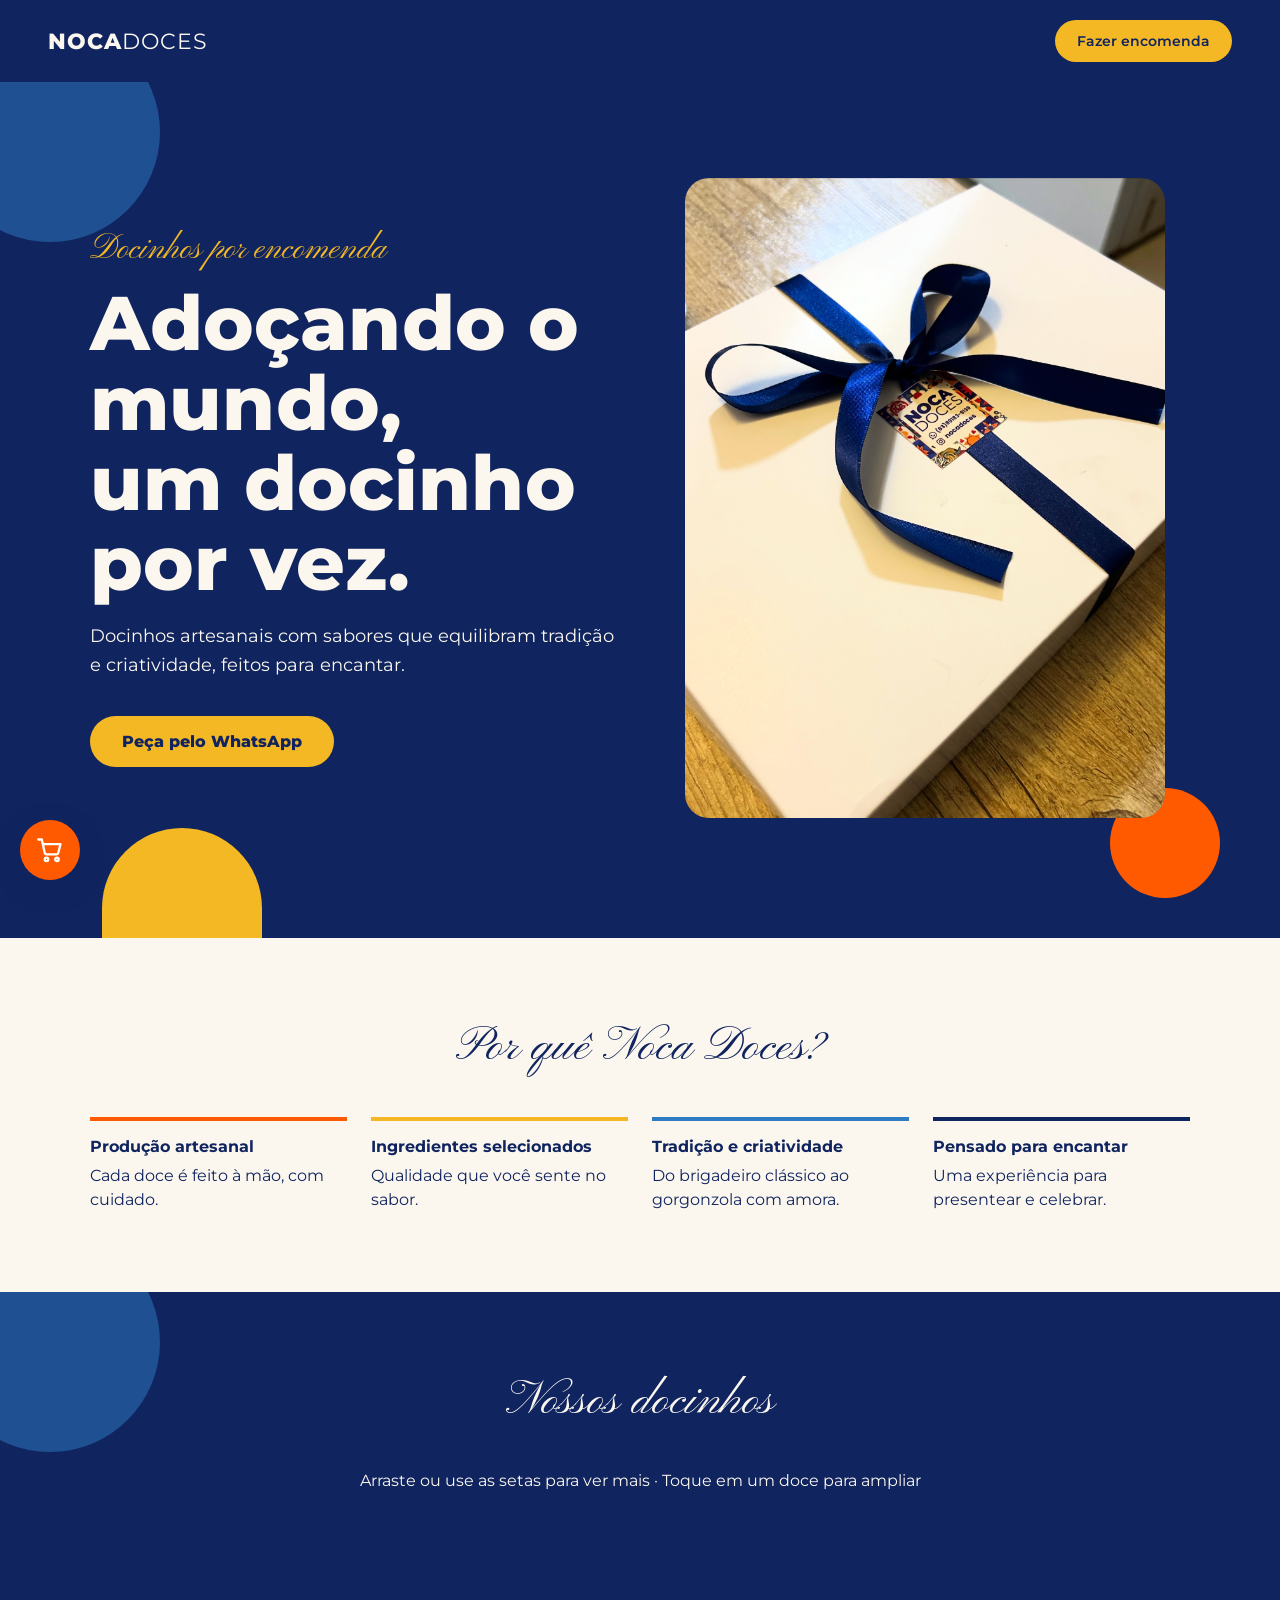
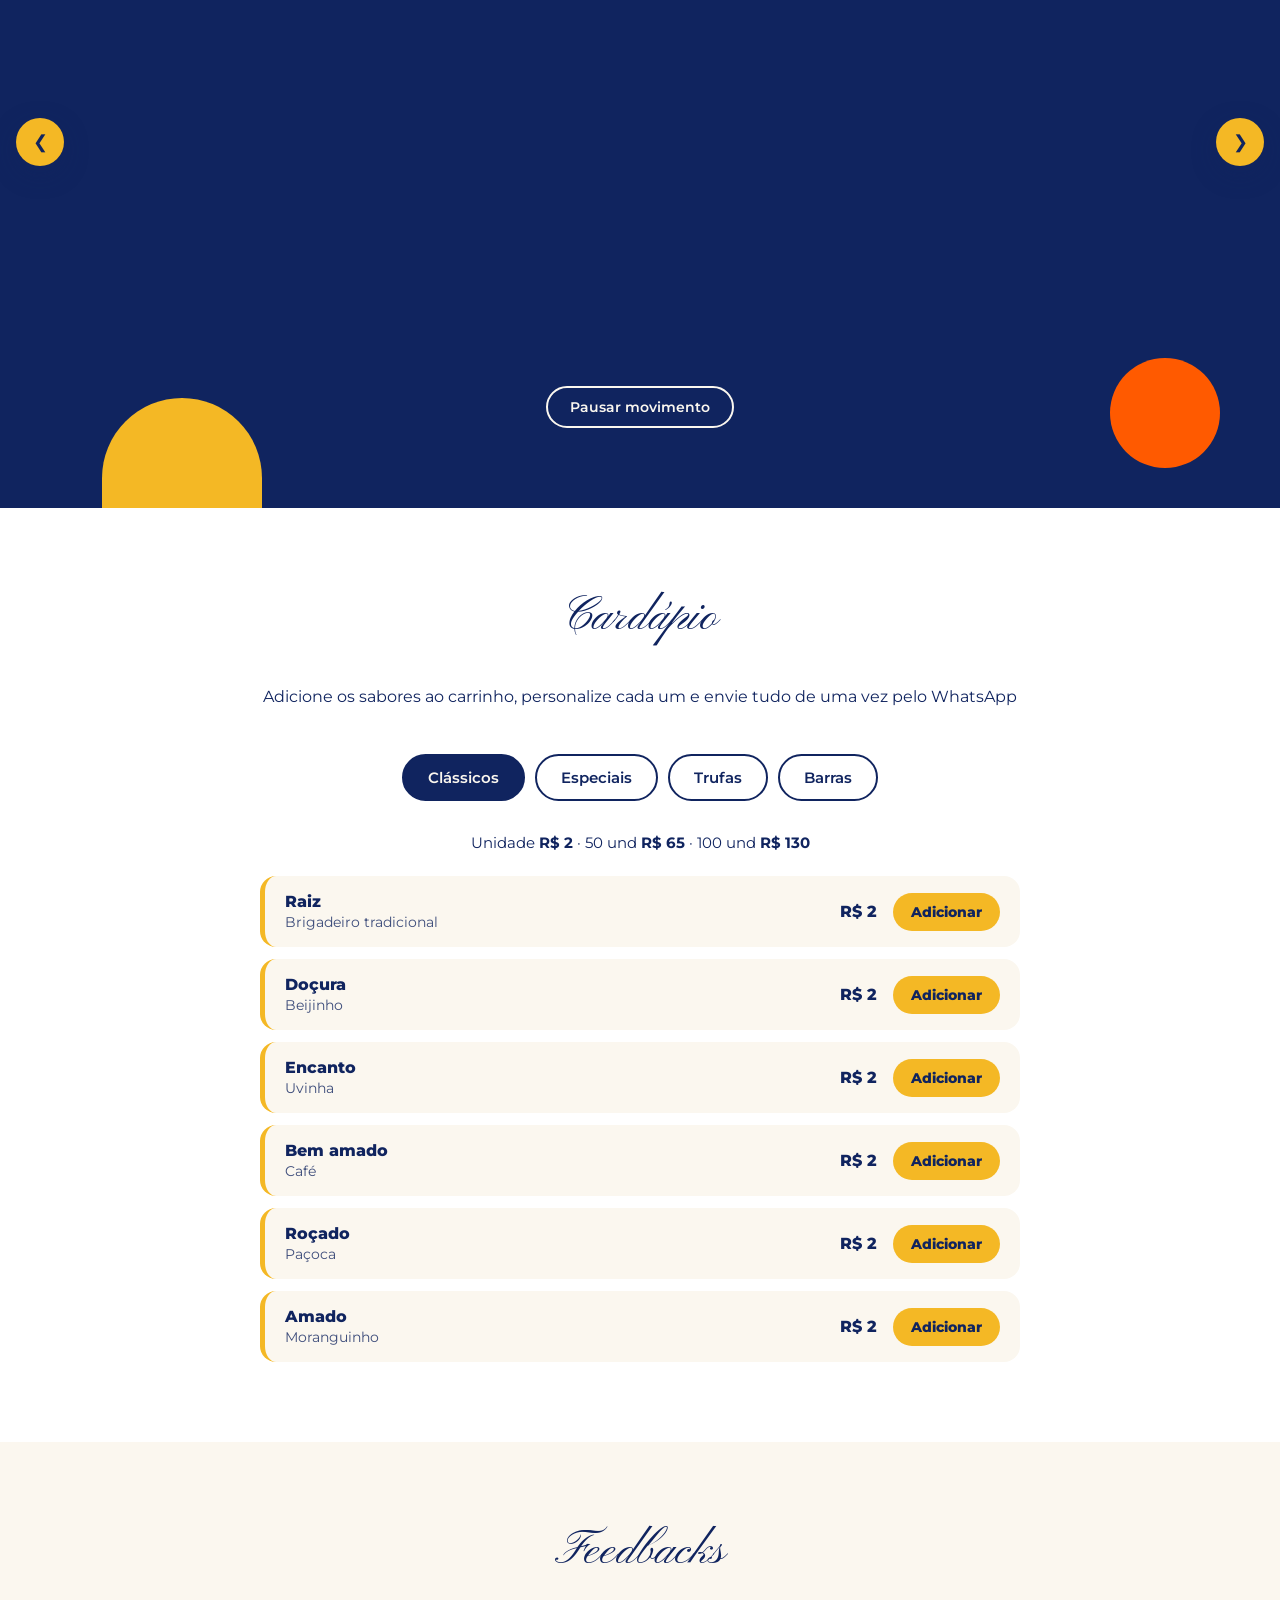
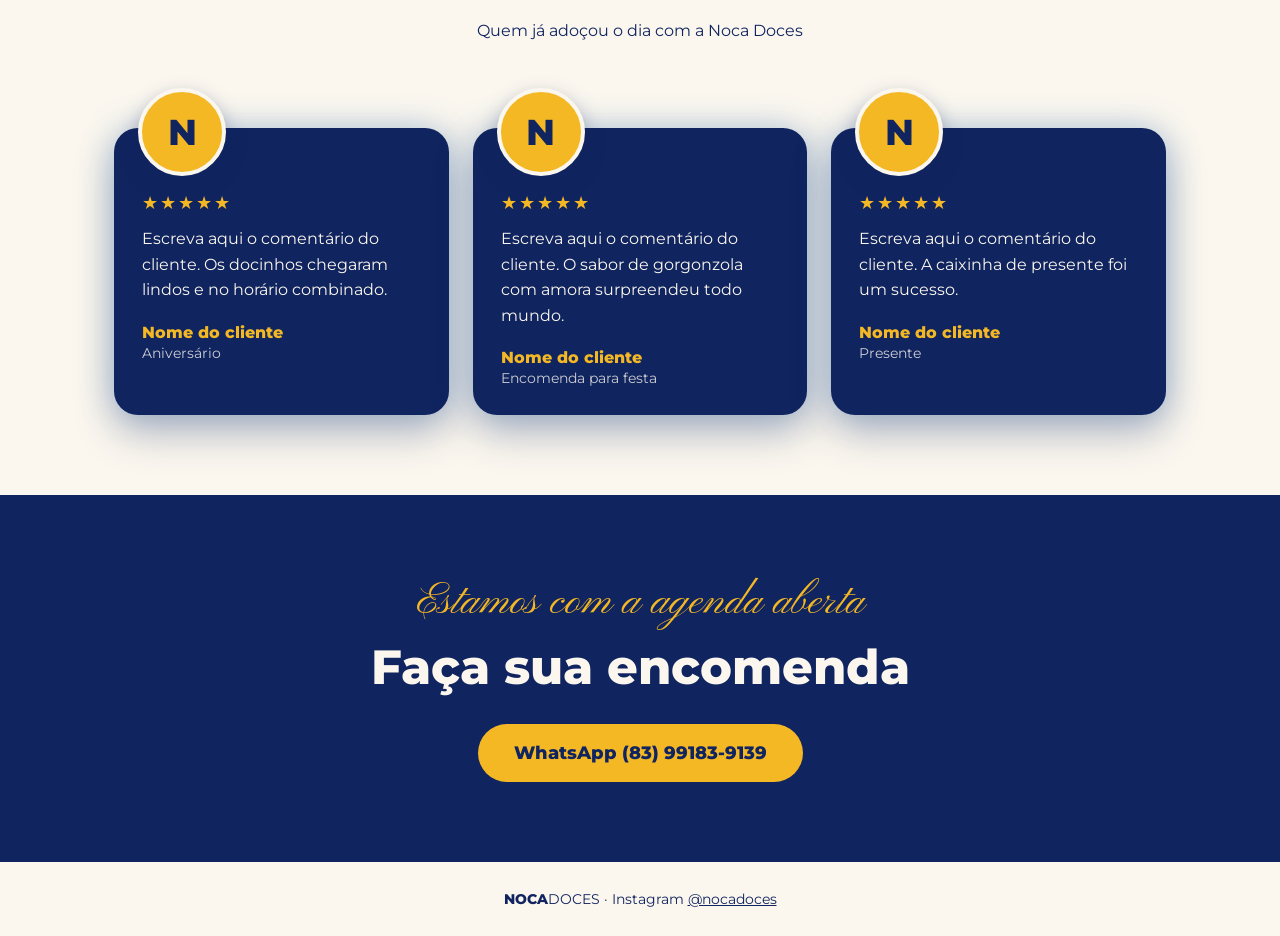
==== commit a9bcb016: "mudança" ====
--- a/index.html
+++ b/index.html
@@ -60,13 +60,13 @@
     </div>
   </section>
 
-    <!-- VITRINE FLUTUANTE (carrossel em cascata) -->
-  <section class="secao cs" id="vitrine" aria-labelledby="vitrine-titulo">
+    <!-- GALERIA -->
+  <section class="secao cs" id="galeria" aria-labelledby="galeria-titulo">
     <span class="forma f1"></span>
     <span class="forma f2"></span>
     <span class="forma f3"></span>
     <div class="container">
-      <h2 class="titulo-script" id="vitrine-titulo">Nossos docinhos</h2>
+      <h2 class="titulo-script" id="galeria-titulo">Nossos docinhos</h2>
       <p class="centro">Arraste ou use as setas para ver mais · Toque em um doce para ampliar</p>
     </div>
 
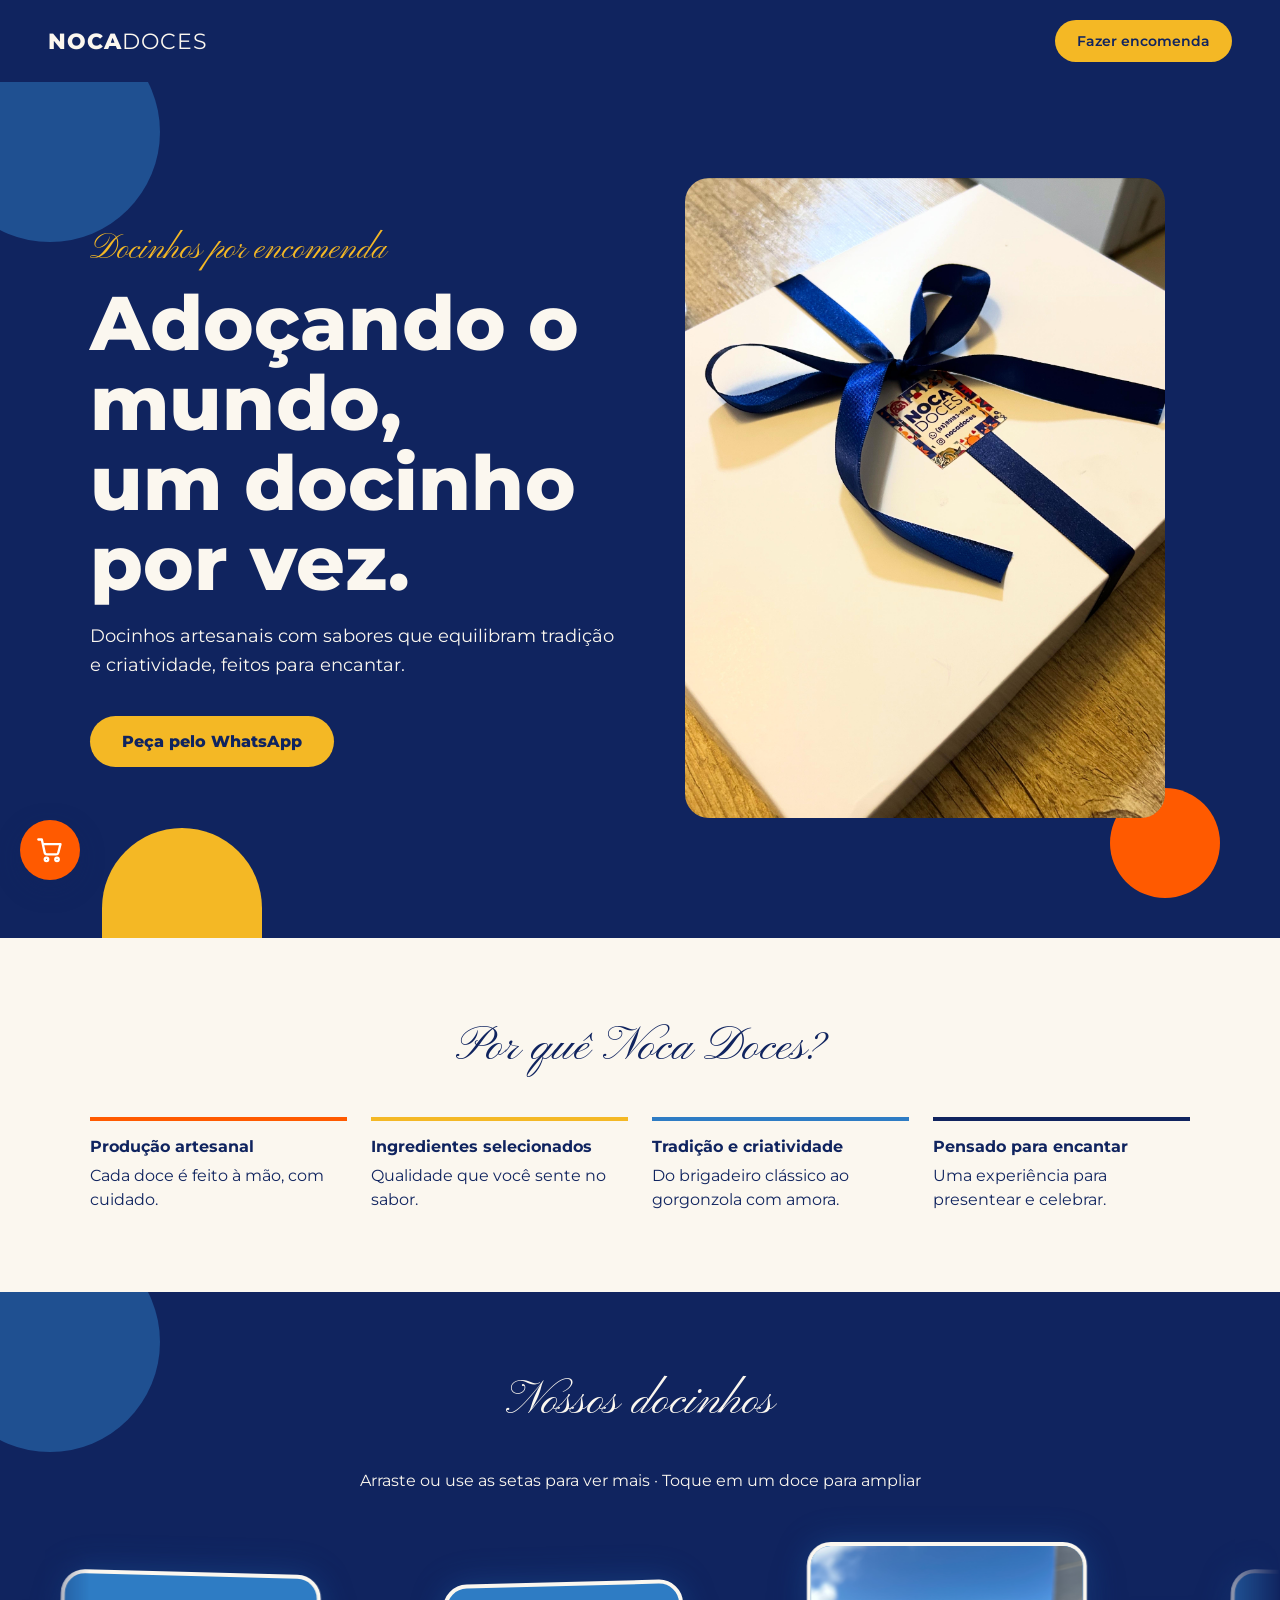
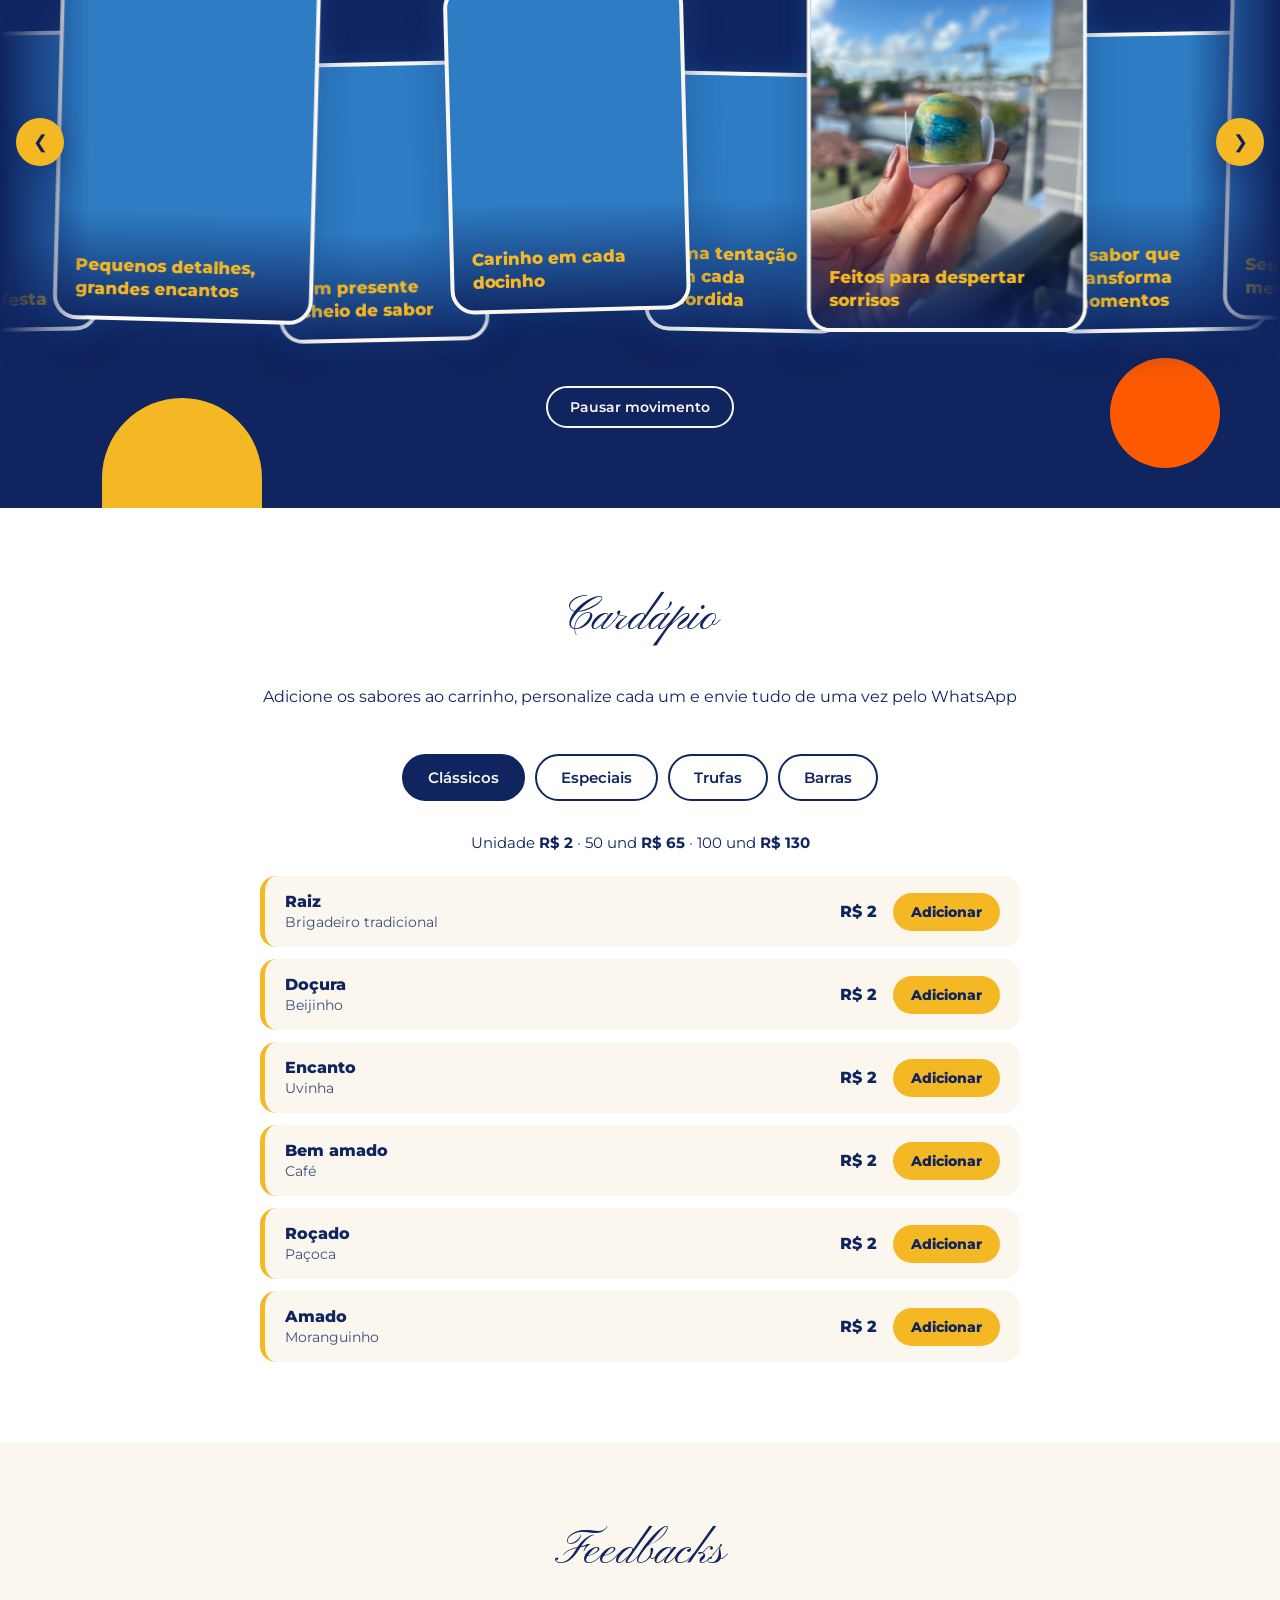
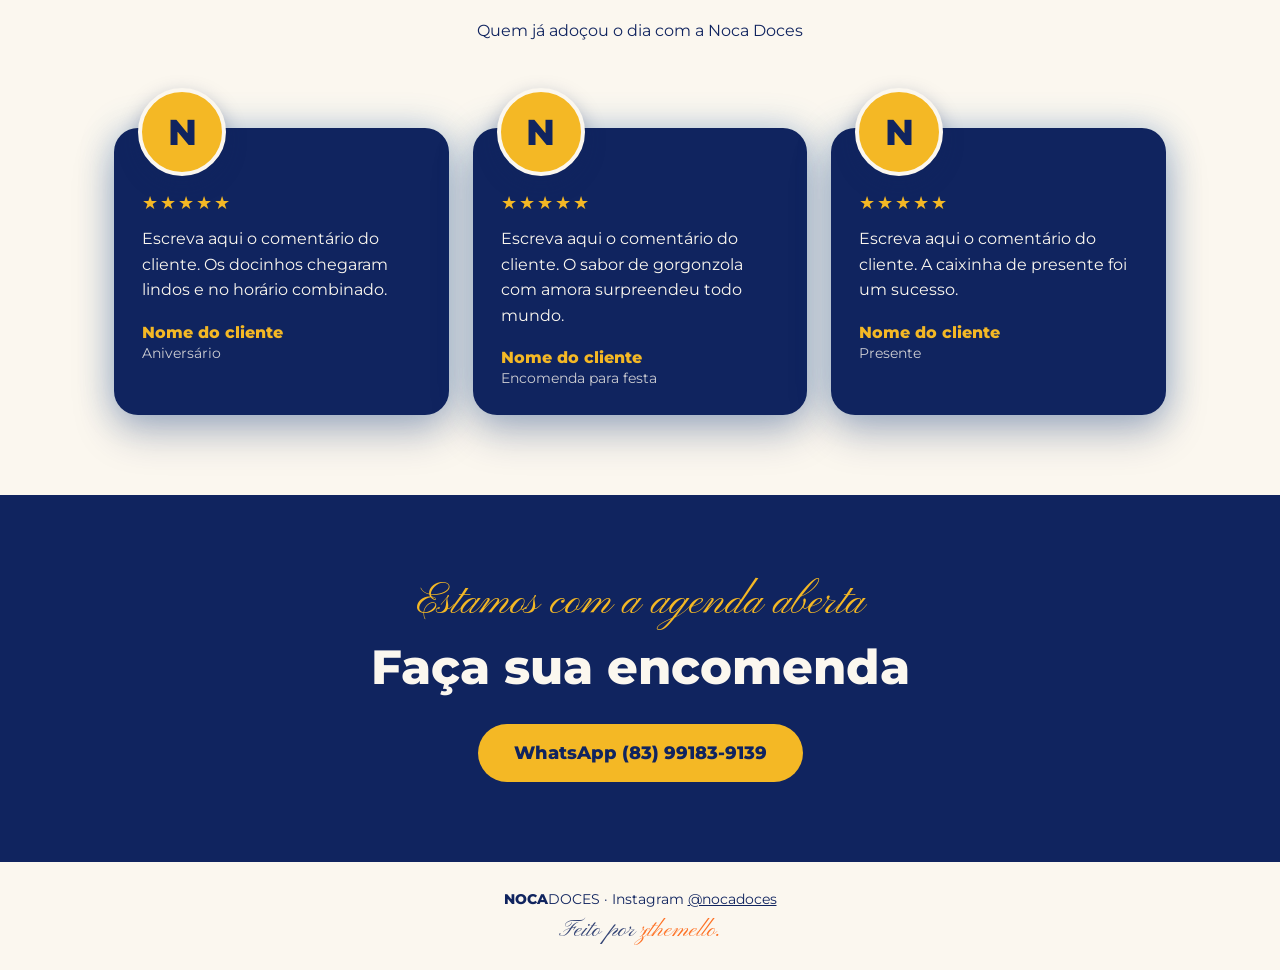
==== commit 2da5a038: "mudança drastica" ====
--- a/index.html
+++ b/index.html
@@ -1,20 +1,34 @@
 <!DOCTYPE html>
 <html lang="pt-BR">
 <head>
+  <!-- ===== HEAD ===== -->
   <meta charset="UTF-8">
   <meta name="viewport" content="width=device-width, initial-scale=1">
   <title>Noca Doces | Docinhos por encomenda</title>
   <meta name="description" content="Docinhos artesanais por encomenda. Adoçando o mundo, um docinho por vez.">
+  <meta name="author" content="zthemello">
+
+  <!-- Fontes e estilos -->
   <link rel="preconnect" href="https://fonts.googleapis.com">
   <link rel="preconnect" href="https://fonts.gstatic.com" crossorigin>
   <link href="https://fonts.googleapis.com/css2?family=Montserrat:ital,wght@0,400;0,600;0,800;1,400&family=Pinyon+Script&display=swap" rel="stylesheet">
   <link rel="stylesheet" href="style.css">
 </head>
 <body>
+  <!-- ===== BODY ===== -->
+
+  <!-- ===== TOPO: banner de promoção, cabeçalho e menu ===== -->
+  <!-- BANNER DE PROMOÇÃO (editado pelo painel /admin/admin.html; fica escondido quando não há promoção) -->
+  <div class="promo" id="promo" role="region" aria-label="Promoção" hidden>
+    <img class="promo-img" id="promo-img" alt="" hidden>
+    <p class="promo-texto"><b id="promo-titulo"></b><span id="promo-desc"></span></p>
+    <a class="promo-btn" id="promo-btn" href="#" hidden></a>
+    <button class="promo-fechar" id="promo-fechar" type="button" aria-label="Fechar aviso de promoção">&times;</button>
+  </div>
 
   <!-- CABEÇALHO -->
   <header class="topo">
-    <div class="logo"><b>NOCA</b>DOCES</div>
+    <div class="logo"><b>N<span class="logo-o" id="logo-o">O</span>CA</b>DOCES</div>
     <a class="btn btn-sm" href="#cardapio">Fazer encomenda</a>
   </header>
 
@@ -33,6 +47,9 @@
     </button>
   </nav>
 
+  <!-- ===== MAIN: conteúdo principal ===== -->
+  <main id="conteudo">
+
   <!-- HERO -->
   <section class="hero" id="inicio">
     <span class="forma f1"></span>
@@ -60,6 +77,21 @@
     </div>
   </section>
 
+  <!-- PROMOÇÃO EM DESTAQUE (mesmos dados do banner do topo; editado pelo painel) -->
+  <section class="promo-destaque" id="promo-destaque" aria-label="Promoção em destaque" hidden>
+    <div class="container">
+      <div class="promo-card">
+        <img class="promo-card-img" id="promo2-img" alt="" hidden>
+        <div class="promo-card-corpo">
+          <span class="promo-card-selo">Promoção</span>
+          <h2 class="promo-card-titulo" id="promo2-titulo"></h2>
+          <p class="promo-card-texto" id="promo2-desc"></p>
+          <a class="promo-card-btn" id="promo2-btn" href="#" hidden></a>
+        </div>
+      </div>
+    </div>
+  </section>
+
     <!-- GALERIA -->
   <section class="secao cs" id="galeria" aria-labelledby="galeria-titulo">
     <span class="forma f1"></span>
@@ -70,8 +102,8 @@
       <p class="centro">Arraste ou use as setas para ver mais · Toque em um doce para ampliar</p>
     </div>
 
-    <div class="cs-palco" role="region" aria-roledescription="carrossel" aria-label="Vitrine de docinhos">
-      <div class="cs-janela" id="cs-janela" tabindex="0" aria-label="Use as setas do teclado para navegar pela vitrine">
+    <div class="cs-palco" role="region" aria-roledescription="carrossel" aria-label="galeria de docinhos">
+      <div class="cs-janela" id="cs-janela" tabindex="0" aria-label="Use as setas do teclado para navegar pela galeria">
         <ul class="cs-trilho" id="cs-trilho">
           <li class="cs-card" data-tipo="imagem">
             <figure class="cs-card-in">
@@ -248,10 +280,15 @@
     <a class="btn btn-lg" href="https://wa.me/5583991839139">WhatsApp (83) 99183-9139</a>
   </section>
 
-  <!-- RODAPÉ -->
+  </main>
+
+  <!-- ===== FOOTER ===== -->
   <footer class="rodape">
-    <b>NOCA</b>DOCES · Instagram <a href="https://www.instagram.com/nocadoces/">@nocadoces</a>
+    <p class="rodape-marca"><b>NOCA</b>DOCES · Instagram <a href="https://www.instagram.com/nocadoces/">@nocadoces</a></p>
+    <p class="assinatura">Feito por <a href="https://github.com/zTheMello" target="_blank" rel="noopener">zthemello.</a></p>
   </footer>
+
+  <!-- ===== EXTRAS (sobrepostos à página): carrinho, aviso e visualizador ===== -->
 
   <!-- CARRINHO -->
   <button class="carrinho-botao" id="carrinho-botao" type="button" aria-label="Abrir carrinho" aria-expanded="false" aria-controls="carrinho">
@@ -291,6 +328,8 @@
     <p class="lb-legenda" id="lb-legenda"></p>
   </div>
 
+  <!-- ===== SCRIPTS ===== -->
+  <script src="config.js"></script>
   <script src="script.js"></script>
 </body>
 </html>
--- a/style.css
+++ b/style.css
@@ -58,7 +58,11 @@
 .cta { background: var(--azul); color: var(--creme); text-align: center; padding: 80px 24px; }
 .cta .script { font-size: 44px; }
 .cta h2 { font-size: clamp(30px, 5vw, 48px); font-weight: 800; margin: 8px 0 28px; }
-.rodape { padding: 28px 24px; text-align: center; font-size: 14px; }
+.rodape { padding: 28px 24px; text-align: center; font-size: 14px; display: grid; gap: 10px; }
+.rodape p { margin: 0; }
+.assinatura { font-family: 'Pinyon Script', cursive; font-size: 24px; line-height: 1; opacity: .85; }
+.assinatura a { color: var(--laranja); text-decoration: none; }
+.assinatura a:hover { text-decoration: underline; }
 
 /* Imagens */
 .banner { width: 100%; height: 360px; object-fit: cover; object-position: center 40%; border-radius: 20px; display: block; margin: 0 auto 24px; }
@@ -83,7 +87,9 @@
 
 /* ===== MENU FLUTUANTE ===== */
 .menu-flutuante { position: fixed; right: 20px; bottom: 20px; z-index: 100; display: flex; flex-direction: column; align-items: flex-end; gap: 12px; opacity: 0; transform: translateY(20px); pointer-events: none; transition: opacity .3s, transform .3s; }
-.menu-flutuante.visivel { opacity: 1; transform: none; pointer-events: auto; }
+.menu-flutuante.visivel { opacity: 1; transform: none; }
+/* só o botão (e a lista, quando aberta) recebem toque; a caixa invisível do menu não pode cobrir o cardápio */
+.menu-flutuante.visivel .menu-botao { pointer-events: auto; }
 
 .menu-botao { width: 60px; height: 60px; border: 0; border-radius: 50%; background: var(--amarelo); box-shadow: 0 8px 24px rgba(16, 36, 95, .35); cursor: pointer; display: flex; flex-direction: column; justify-content: center; align-items: center; gap: 5px; transition: transform .2s; }
 .menu-botao:hover { transform: scale(1.06); }
@@ -150,6 +156,91 @@
 .opcoes a:hover, .opcoes button:hover { background: var(--amarelo); color: var(--azul); }
 .opcoes li:last-child a, .opcoes li:last-child button { margin-top: 4px; border-top: 1px solid rgba(255, 255, 255, .2); border-radius: 0 0 10px 10px; }
 .opcoes button { width: 100%; border: 0; background: none; text-align: left; font-family: var(--fonte); cursor: pointer; }
+
+/* ===== ANIMAÇÃO DOS ITENS DO CARDÁPIO (mouse em cima) ===== */
+.item {
+  transition: transform .3s cubic-bezier(.34, 1.56, .64, 1), box-shadow .3s ease, background .3s ease, border-left-width .2s ease, border-left-color .3s ease;
+}
+.item b { transition: color .3s ease, letter-spacing .3s ease; }
+.item .preco { transition: transform .3s cubic-bezier(.34, 1.56, .64, 1), color .3s ease; }
+.pedir { transition: filter .2s, transform .3s cubic-bezier(.34, 1.56, .64, 1), box-shadow .3s ease; }
+
+/* o item ativo fica acima dos vizinhos (o menu de quantidades não pode ficar escondido) */
+.item:hover, .item:focus-within { z-index: 5; }
+.item:has(.opcoes.aberto) { z-index: 10; }
+
+/* cada linha tem a sua própria animação enquanto o mouse está em cima */
+@keyframes item-flutuar  { 0%, 100% { transform: translateY(-2px); } 50% { transform: translateY(-9px); } }
+@keyframes item-balancar { 0%, 100% { transform: translateY(-4px) rotate(-.9deg); } 50% { transform: translateY(-4px) rotate(.9deg); } }
+@keyframes item-pular    { 0%, 100% { transform: translateY(0); } 30% { transform: translateY(-12px); } 55% { transform: translateY(-2px); } 75% { transform: translateY(-6px); } }
+@keyframes item-deslizar { 0%, 100% { transform: translateX(6px); } 50% { transform: translateX(16px); } }
+@keyframes item-pulsar   { 0%, 100% { transform: translateY(-3px) scale(1.01); } 50% { transform: translateY(-3px) scale(1.035); } }
+@keyframes item-onda     { 0%, 100% { transform: translateY(-3px) skewX(0deg); } 25% { transform: translateY(-7px) skewX(-1.5deg); } 75% { transform: translateY(-7px) skewX(1.5deg); } }
+
+/* clique: o item "afunda" e volta com um pulinho */
+@keyframes item-clique { 0% { transform: scale(1); } 35% { transform: scale(.95); } 70% { transform: scale(1.04); } 100% { transform: scale(1); } }
+.item.clicou { animation: item-clique .45s ease !important; background: #fff6d6; }
+
+@media (hover: hover) and (pointer: fine) {
+  .item:hover, .item:focus-within {
+    background: var(--branco);
+    border-left-width: 9px;
+    border-left-color: var(--laranja);
+    box-shadow: 0 16px 32px rgba(16, 36, 95, .2);
+    animation-duration: 2.2s;
+    animation-timing-function: ease-in-out;
+    animation-iteration-count: infinite;
+  }
+  .itens .item:nth-child(6n+1):hover, .itens .item:nth-child(6n+1):focus-within { animation-name: item-flutuar; }
+  .itens .item:nth-child(6n+2):hover, .itens .item:nth-child(6n+2):focus-within { animation-name: item-balancar; animation-duration: 1.6s; }
+  .itens .item:nth-child(6n+3):hover, .itens .item:nth-child(6n+3):focus-within { animation-name: item-pular; animation-duration: 1.4s; }
+  .itens .item:nth-child(6n+4):hover, .itens .item:nth-child(6n+4):focus-within { animation-name: item-deslizar; animation-duration: 1.8s; }
+  .itens .item:nth-child(6n+5):hover, .itens .item:nth-child(6n+5):focus-within { animation-name: item-pulsar; animation-duration: 1.5s; }
+  .itens .item:nth-child(6n+6):hover, .itens .item:nth-child(6n+6):focus-within { animation-name: item-onda; animation-duration: 2s; }
+
+  .item:hover b { color: var(--azul-claro); letter-spacing: .4px; }
+  .item:hover .preco { transform: scale(1.12); color: var(--laranja); }
+  .item:hover .pedir { transform: scale(1.08) rotate(-2deg); box-shadow: 0 6px 16px rgba(244, 184, 37, .55); }
+}
+.item:active .pedir { transform: scale(.94); }
+
+/* ===== ANIMAÇÃO DE ENTRADA DE CADA ABA ===== */
+/* Clássicos: um item vem da esquerda e outro da direita, e param no meio */
+@keyframes ent-esq { from { opacity: 0; transform: translateX(-120%); } to { opacity: 1; transform: none; } }
+@keyframes ent-dir { from { opacity: 0; transform: translateX(120%); } to { opacity: 1; transform: none; } }
+.painel.anim-classicos .item { animation: ent-esq .7s cubic-bezier(.22, 1, .36, 1) backwards; animation-delay: calc(var(--i, 0) * .09s); }
+.painel.anim-classicos .item:nth-child(even) { animation-name: ent-dir; }
+
+/* Especiais: caem de cima, com um quique, um depois do outro */
+@keyframes ent-cair {
+  0% { opacity: 0; transform: translateY(-70px) rotate(-3deg); }
+  60% { opacity: 1; transform: translateY(8px) rotate(.8deg); }
+  80% { transform: translateY(-4px); }
+  100% { opacity: 1; transform: none; }
+}
+.painel.anim-especiais .item { animation: ent-cair .8s ease-out backwards; animation-delay: calc(var(--i, 0) * .1s); }
+
+/* Trufas: aparecem "estourando", crescendo do centro com um giro leve */
+@keyframes ent-estourar {
+  0% { opacity: 0; transform: scale(.4) rotate(-6deg); }
+  70% { opacity: 1; transform: scale(1.06) rotate(1deg); }
+  100% { opacity: 1; transform: none; }
+}
+.painel.anim-trufas .item { animation: ent-estourar .6s cubic-bezier(.34, 1.4, .64, 1) backwards; animation-delay: calc(var(--i, 0) * .07s); }
+
+/* Barras: o item vira como uma placa, subindo de baixo */
+@keyframes ent-virar {
+  0% { opacity: 0; transform: perspective(700px) translateY(60px) rotateX(-70deg); }
+  100% { opacity: 1; transform: none; }
+}
+.painel.anim-barras .item { animation: ent-virar .8s cubic-bezier(.22, 1, .36, 1) backwards; animation-delay: calc(var(--i, 0) * .1s); transform-origin: bottom center; }
+
+@media (prefers-reduced-motion: reduce) {
+  .painel[class*="anim-"] .item { animation: none !important; }
+  .item, .item b, .item .preco, .pedir { transition: none; }
+  .item:hover, .item:focus-within, .item.clicou { animation: none !important; }
+  .item:hover .preco, .item:hover .pedir { transform: none; }
+}
 
 /* ===== VÍDEO NA GALERIA ===== */
 .slide-video { background: var(--azul); padding-bottom: 56px; }
@@ -356,3 +447,54 @@
   .lb, .lb-midia { animation: none; }
   .lb-fechar, .lb-seta { transition: none; }
 }
+
+/* ===== BANNER DE PROMOÇÃO ===== */
+.promo { position: relative; display: flex; align-items: center; justify-content: center; flex-wrap: wrap; gap: 12px 28px; padding: 22px 64px 22px 28px; color: #fff; text-align: center;
+  background: linear-gradient(90deg, var(--laranja), #ff8a3d, var(--laranja)); background-size: 200% 100%;
+  animation: promo-entrar .6s ease, promo-brilho 8s linear infinite; }
+.promo[hidden], .promo-img[hidden], .promo-btn[hidden] { display: none; }
+.promo-img { width: 76px; height: 76px; border-radius: 16px; object-fit: cover; border: 2px solid var(--creme); }
+.promo-texto { margin: 0; display: grid; gap: 4px; font-size: 18px; line-height: 1.35; }
+.promo-texto b { font-size: 24px; font-weight: 800; }
+.promo-btn { background: var(--amarelo); color: var(--azul); font-weight: 800; font-size: 17px; padding: 13px 28px; border-radius: 999px; text-decoration: none; animation: promo-pulsar 2s ease-in-out infinite; }
+.promo-btn:hover { filter: brightness(1.08); }
+.promo-fechar { position: absolute; right: 12px; top: 50%; transform: translateY(-50%); width: 34px; height: 34px; border: 0; border-radius: 50%; background: rgba(255, 255, 255, .22); color: #fff; font-size: 22px; line-height: 1; cursor: pointer; }
+.promo-fechar:hover { background: rgba(255, 255, 255, .35); }
+.promo-fechar:focus-visible, .promo-btn:focus-visible { outline: 3px solid var(--creme); outline-offset: 2px; }
+@keyframes promo-entrar { from { opacity: 0; transform: translateY(-100%); } to { opacity: 1; transform: none; } }
+@keyframes promo-brilho { to { background-position: -200% 0; } }
+@keyframes promo-pulsar { 0%, 100% { transform: scale(1); } 50% { transform: scale(1.07); } }
+@media (max-width: 600px) {
+  .promo { padding: 18px 48px 18px 16px; }
+  .promo-texto { font-size: 16px; }
+  .promo-texto b { font-size: 20px; }
+  .promo-img { width: 60px; height: 60px; }
+}
+@media (prefers-reduced-motion: reduce) {
+  .promo, .promo-btn { animation: none; }
+}
+
+/* ===== PROMOÇÃO EM DESTAQUE (acima da galeria) ===== */
+.promo-destaque { padding: 56px 0 64px; }
+.promo-destaque[hidden], .promo-card-img[hidden], .promo-card-btn[hidden] { display: none; }
+.promo-card { display: grid; grid-template-columns: auto 1fr; align-items: center; gap: 32px; padding: 36px 40px; border-radius: 28px; color: #fff;
+  background: linear-gradient(120deg, var(--laranja), #ff8a3d 55%, var(--amarelo)); box-shadow: 0 18px 40px rgba(16, 36, 95, .22); }
+.promo-card-img { width: 260px; height: 260px; border-radius: 22px; object-fit: cover; border: 4px solid var(--creme); box-shadow: 0 10px 24px rgba(16, 36, 95, .25); }
+.promo-card:has(.promo-card-img[hidden]) { grid-template-columns: 1fr; text-align: center; }
+.promo-card-corpo { display: grid; gap: 14px; justify-items: start; }
+.promo-card:has(.promo-card-img[hidden]) .promo-card-corpo { justify-items: center; }
+.promo-card-selo { background: var(--azul); color: var(--creme); font-weight: 800; font-size: 13px; letter-spacing: 2px; text-transform: uppercase; padding: 6px 16px; border-radius: 999px; }
+.promo-card-titulo { margin: 0; font-size: clamp(28px, 4.5vw, 46px); line-height: 1.1; font-weight: 800; }
+.promo-card-texto { margin: 0; font-size: clamp(17px, 2.2vw, 22px); line-height: 1.45; max-width: 52ch; }
+.promo-card-btn { background: var(--azul); color: var(--creme); font-weight: 800; font-size: 18px; padding: 15px 34px; border-radius: 999px; text-decoration: none; }
+.promo-card-btn:hover { filter: brightness(1.15); }
+.promo-card-btn:focus-visible { outline: 3px solid var(--creme); outline-offset: 3px; }
+@media (max-width: 760px) {
+  .promo-destaque { padding: 40px 0 48px; }
+  .promo-card { grid-template-columns: 1fr; padding: 26px 22px; text-align: center; gap: 22px; }
+  .promo-card-img { width: 100%; height: auto; max-height: 280px; }
+  .promo-card-corpo { justify-items: center; }
+}
+
+/* "O" do logo: atalho escondido para o painel (nada muda visualmente) */
+.logo-o { cursor: inherit; user-select: none; -webkit-user-select: none; -webkit-tap-highlight-color: transparent; }
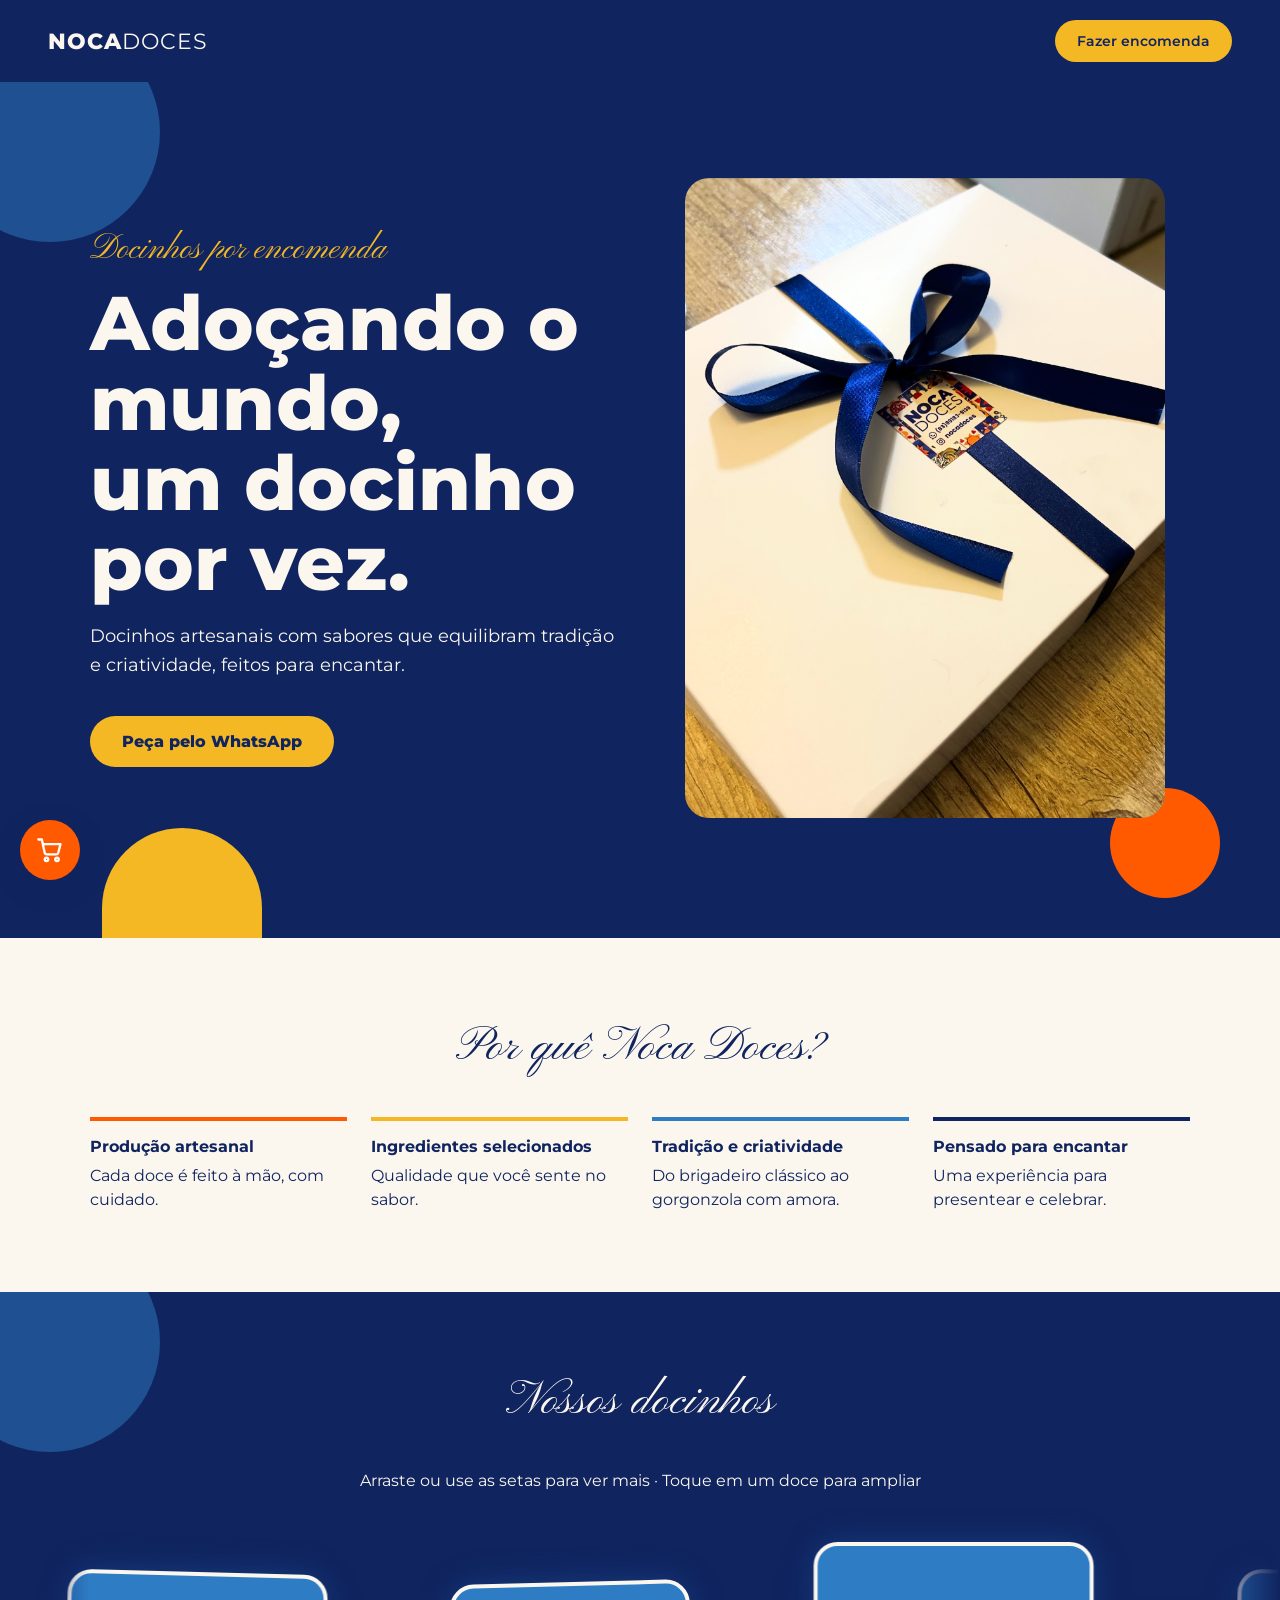
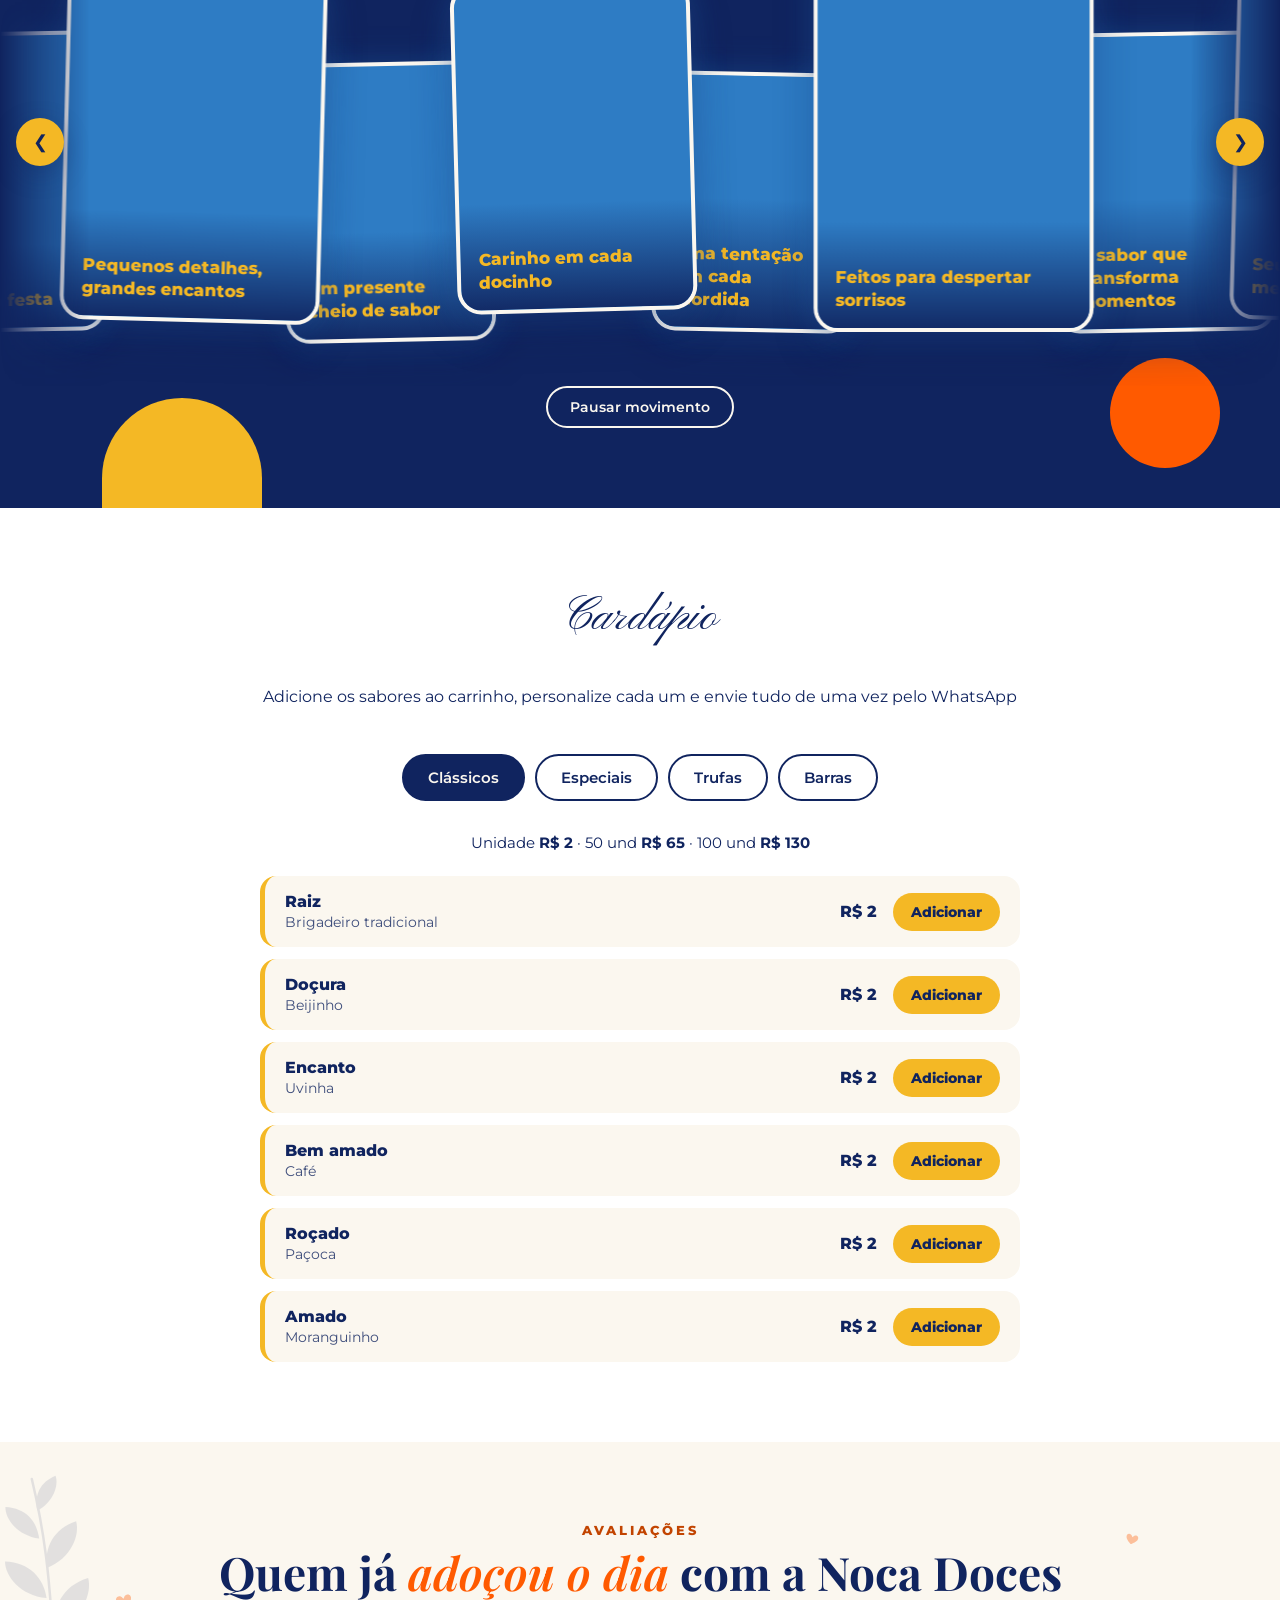
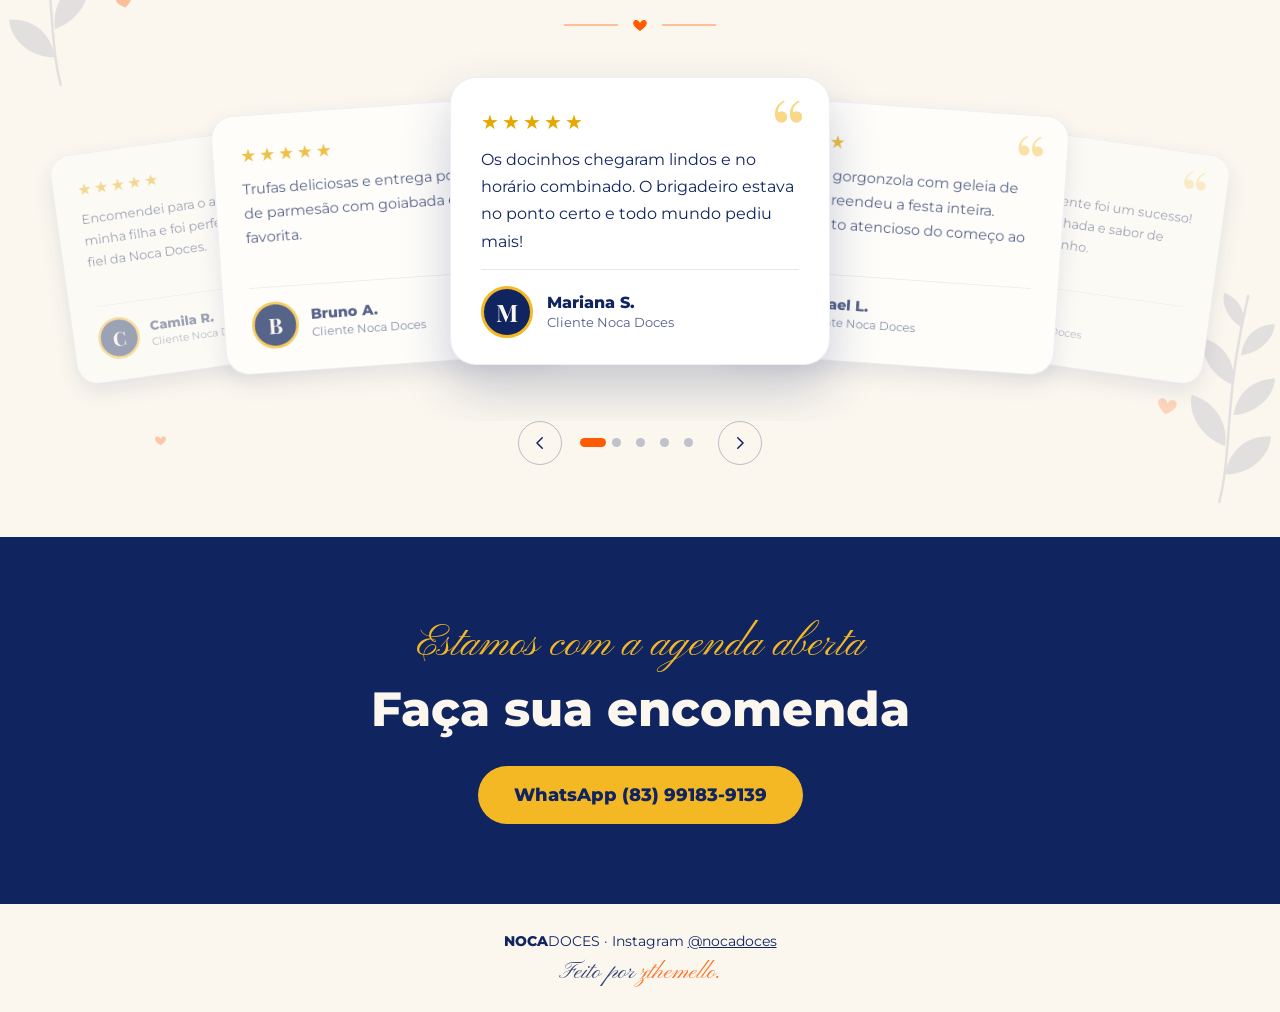
==== commit f19aab40: "mudança no site 2.0" ====
--- a/index.html
+++ b/index.html
@@ -11,11 +11,580 @@
   <!-- Fontes e estilos -->
   <link rel="preconnect" href="https://fonts.googleapis.com">
   <link rel="preconnect" href="https://fonts.gstatic.com" crossorigin>
-  <link href="https://fonts.googleapis.com/css2?family=Montserrat:ital,wght@0,400;0,600;0,800;1,400&family=Pinyon+Script&display=swap" rel="stylesheet">
-  <link rel="stylesheet" href="style.css">
+  <link href="https://fonts.googleapis.com/css2?family=Montserrat:ital,wght@0,400;0,600;0,800;1,400&family=Pinyon+Script&family=Playfair+Display:ital,wght@0,600;0,700;1,600&display=swap" rel="stylesheet">
+  <style>
+/* ===== CORES E FONTES (altere aqui) ===== */
+:root {
+  --azul: #10245f;
+  --laranja: #ff5a00;
+  --amarelo: #f4b825;
+  --azul-claro: #2e7cc4;
+  --creme: #fbf7ef;
+  --branco: #ffffff;
+  --fonte: 'Montserrat', Arial, sans-serif;
+  --fonte-script: 'Pinyon Script', cursive;
+}
+
+* { box-sizing: border-box; }
+html { scroll-behavior: smooth; scroll-padding-top: 16px; }
+body { margin: 0; background: var(--creme); color: var(--azul); font-family: var(--fonte); }
+a { color: inherit; }
+
+.container { max-width: 1100px; margin: 0 auto; padding: 0 24px; }
+.secao { padding: 80px 0; }
+.secao.branco { background: var(--branco); }
+.centro { text-align: center; margin: 0 0 48px; }
+
+.titulo-script { font-family: var(--fonte-script); font-weight: 400; font-size: 48px; text-align: center; margin: 0 0 40px; }
+.script { font-family: var(--fonte-script); font-size: 34px; color: var(--amarelo); margin: 0; }
+
+/* Botões */
+.btn { display: inline-block; background: var(--amarelo); color: var(--azul); font-weight: 800; padding: 16px 32px; border-radius: 999px; text-decoration: none; }
+.btn-sm { font-weight: 600; font-size: 14px; padding: 12px 22px; }
+.btn-lg { font-size: 18px; padding: 18px 36px; }
+.btn:hover { filter: brightness(1.08); }
+
+/* Topo */
+.topo { display: flex; justify-content: space-between; align-items: center; padding: 20px 48px; background: var(--azul); color: var(--creme); }
+.logo { font-size: 22px; letter-spacing: 1px; }
+.logo b, .rodape b { font-weight: 800; }
+
+/* Hero */
+.hero { position: relative; overflow: hidden; background: var(--azul); color: var(--creme); text-align: center; padding: 96px 24px 120px; }
+.hero-grid { position: relative; max-width: 1100px; margin: 0 auto; display: grid; grid-template-columns: repeat(auto-fit, minmax(300px, 1fr)); gap: 40px; align-items: center; text-align: left; }
+.hero-conteudo { position: relative; }
+.hero-img { position: relative; width: 100%; max-width: 480px; justify-self: center; }
+.hero h1 { font-size: clamp(40px, 7vw, 76px); line-height: 1.05; font-weight: 800; margin: 12px 0 20px; }
+.sub { font-size: 18px; line-height: 1.6; max-width: 560px; margin: 0 0 36px; }
+.forma { position: absolute; }
+.f1 { left: -60px; top: -60px; width: 220px; height: 220px; border-radius: 50%; background: var(--azul-claro); opacity: .5; }
+.f2 { right: 60px; bottom: 40px; width: 110px; height: 110px; border-radius: 50%; background: var(--laranja); }
+.f3 { left: 8%; bottom: -50px; width: 160px; height: 160px; border-radius: 50% 50% 0 0; background: var(--amarelo); }
+
+/* Grades */
+.grid-4 { display: grid; grid-template-columns: repeat(auto-fit, minmax(220px, 1fr)); gap: 24px; }
+.grid-2 { display: grid; grid-template-columns: repeat(auto-fit, minmax(320px, 1fr)); gap: 32px; }
+.grid-3 { display: grid; grid-template-columns: repeat(auto-fit, minmax(280px, 1fr)); gap: 32px; }
+
+.dif { border-top: 4px solid var(--cor); padding-top: 16px; }
+.dif p { margin: 8px 0 0; line-height: 1.5; }
+
+/* CTA e rodapé */
+.cta { background: var(--azul); color: var(--creme); text-align: center; padding: 80px 24px; }
+.cta .script { font-size: 44px; }
+.cta h2 { font-size: clamp(30px, 5vw, 48px); font-weight: 800; margin: 8px 0 28px; }
+.rodape { padding: 28px 24px; text-align: center; font-size: 14px; display: grid; gap: 10px; }
+.rodape p { margin: 0; }
+.assinatura { font-family: 'Pinyon Script', cursive; font-size: 24px; line-height: 1; opacity: .85; }
+.assinatura a { color: var(--laranja); text-decoration: none; }
+.assinatura a:hover { text-decoration: underline; }
+
+/* Imagens */
+.banner { width: 100%; height: 360px; object-fit: cover; object-position: center 40%; border-radius: 20px; display: block; margin: 0 auto 24px; }
+.hero-img { border-radius: 24px; }
+
+/* ===== SLIDES ===== */
+.slider { position: relative; max-width: 900px; margin: 0 auto; border-radius: 24px; overflow: hidden; background: var(--azul); touch-action: pan-y; }
+.slides { display: flex; transition: transform .6s cubic-bezier(.65, 0, .35, 1); will-change: transform; }
+.slide { position: relative; flex: 0 0 100%; margin: 0; aspect-ratio: 4 / 3; }
+.slide img { width: 100%; height: 100%; object-fit: cover; display: block; user-select: none; -webkit-user-drag: none; }
+.slide figcaption { position: absolute; left: 0; right: 0; bottom: 0; padding: 56px 28px 56px; color: var(--creme); font-size: 15px; line-height: 1.5; background: linear-gradient(to top, rgba(16, 36, 95, .92), rgba(16, 36, 95, 0)); }
+.slide figcaption b { display: block; font-size: 22px; font-weight: 800; margin-bottom: 4px; color: var(--amarelo); }
+
+.seta { position: absolute; top: 50%; transform: translateY(-50%); width: 48px; height: 48px; border: 0; border-radius: 50%; background: var(--amarelo); color: var(--azul); font-size: 18px; cursor: pointer; display: grid; place-items: center; transition: filter .2s, transform .2s; }
+.seta:hover { filter: brightness(1.08); transform: translateY(-50%) scale(1.06); }
+.seta-ant { left: 16px; }
+.seta-prox { right: 16px; }
+
+.pontos { position: absolute; left: 0; right: 0; bottom: 20px; display: flex; justify-content: center; gap: 10px; }
+.ponto { width: 12px; height: 12px; padding: 0; border: 2px solid var(--creme); border-radius: 50%; background: transparent; cursor: pointer; transition: all .25s; }
+.ponto.ativo { background: var(--amarelo); border-color: var(--amarelo); width: 28px; border-radius: 999px; }
+
+/* ===== MENU FLUTUANTE ===== */
+.menu-flutuante { position: fixed; right: 20px; bottom: 20px; z-index: 100; display: flex; flex-direction: column; align-items: flex-end; gap: 12px; opacity: 0; transform: translateY(20px); pointer-events: none; transition: opacity .3s, transform .3s; }
+.menu-flutuante.visivel { opacity: 1; transform: none; }
+/* só o botão (e a lista, quando aberta) recebem toque; a caixa invisível do menu não pode cobrir o cardápio */
+.menu-flutuante.visivel .menu-botao { pointer-events: auto; }
+
+.menu-botao { width: 60px; height: 60px; border: 0; border-radius: 50%; background: var(--amarelo); box-shadow: 0 8px 24px rgba(16, 36, 95, .35); cursor: pointer; display: flex; flex-direction: column; justify-content: center; align-items: center; gap: 5px; transition: transform .2s; }
+.menu-botao:hover { transform: scale(1.06); }
+.menu-botao span { display: block; width: 24px; height: 3px; border-radius: 2px; background: var(--azul); transition: transform .3s, opacity .3s; }
+.menu-flutuante.aberto .menu-botao span:nth-child(1) { transform: translateY(8px) rotate(45deg); }
+.menu-flutuante.aberto .menu-botao span:nth-child(2) { opacity: 0; }
+.menu-flutuante.aberto .menu-botao span:nth-child(3) { transform: translateY(-8px) rotate(-45deg); }
+
+.menu-lista { list-style: none; margin: 0; padding: 10px; min-width: 200px; background: var(--azul); border-radius: 20px; box-shadow: 0 12px 32px rgba(16, 36, 95, .35); display: grid; gap: 2px; opacity: 0; transform: translateY(12px) scale(.96); transform-origin: bottom right; pointer-events: none; visibility: hidden; transition: opacity .25s, transform .25s, visibility .25s; }
+.menu-flutuante.aberto .menu-lista { opacity: 1; transform: none; pointer-events: auto; visibility: visible; }
+.menu-lista a { display: block; padding: 12px 16px; border-radius: 12px; color: var(--creme); font-size: 15px; font-weight: 600; text-decoration: none; transition: background .2s, color .2s; }
+.menu-lista a:hover { background: rgba(255, 255, 255, .1); }
+.menu-lista a.ativo { background: var(--amarelo); color: var(--azul); font-weight: 800; }
+.menu-lista a.menu-zap { margin-top: 6px; background: var(--laranja); text-align: center; font-weight: 800; }
+
+/* Celular */
+@media (max-width: 600px) {
+  .topo { padding: 16px 20px; }
+  .secao { padding: 56px 0; }
+  .titulo-script { font-size: 40px; }
+  .slide { aspect-ratio: 1 / 1; }
+  .slide figcaption { padding: 48px 20px 52px; font-size: 14px; }
+  .slide figcaption b { font-size: 18px; }
+  .seta { width: 40px; height: 40px; }
+  .menu-flutuante { right: 14px; bottom: 14px; }
+}
+
+@media (prefers-reduced-motion: reduce) {
+  html { scroll-behavior: auto; }
+  .slides, .menu-flutuante, .menu-lista { transition: none; }
+}
+
+/* ===== CARDÁPIO ===== */
+.abas { display: flex; flex-wrap: wrap; justify-content: center; gap: 10px; margin: 0 0 32px; }
+.aba { font-family: var(--fonte); font-weight: 600; font-size: 15px; padding: 12px 24px; border: 2px solid var(--azul); border-radius: 999px; background: transparent; color: var(--azul); cursor: pointer; transition: background .2s, color .2s, border-color .2s; }
+.aba:hover { background: rgba(16, 36, 95, .08); }
+.aba.ativo { background: var(--azul); color: var(--creme); }
+
+.painel { max-width: 760px; margin: 0 auto; animation: surgir .35s ease; }
+.painel[hidden] { display: none; }
+.painel-info { text-align: center; margin: 0 0 24px; font-size: 15px; }
+.itens { list-style: none; margin: 0; padding: 0; display: grid; gap: 12px; }
+.item { display: flex; align-items: center; gap: 16px; padding: 16px 20px; background: var(--creme); border-radius: 16px; border-left: 5px solid var(--amarelo); }
+.item.destaque { border-left-color: var(--laranja); }
+.item div { flex: 1; display: grid; gap: 2px; }
+.item b { font-weight: 800; }
+.item span { font-size: 14px; opacity: .8; }
+.item .preco { flex: none; font-weight: 800; font-size: 16px; opacity: 1; }
+.pedir { flex: none; background: var(--amarelo); color: var(--azul); font-size: 14px; font-weight: 800; padding: 10px 18px; border-radius: 999px; text-decoration: none; transition: filter .2s; }
+.pedir:hover { filter: brightness(1.08); }
+
+@keyframes surgir { from { opacity: 0; transform: translateY(8px); } to { opacity: 1; transform: none; } }
+
+@media (max-width: 600px) {
+  .item { padding: 14px 16px; gap: 10px; }
+  .pedir { padding: 9px 14px; }
+}
+
+/* ===== OPÇÕES DE UNIDADES ===== */
+.item { position: relative; }
+.opcoes { list-style: none; margin: 0; padding: 8px; position: absolute; right: 12px; top: calc(100% - 6px); z-index: 20; min-width: 190px; background: var(--azul); border-radius: 16px; box-shadow: 0 12px 32px rgba(16, 36, 95, .35); display: none; }
+.opcoes.aberto { display: block; animation: surgir .2s ease; }
+.opcoes a, .opcoes button { display: block; padding: 10px 14px; border-radius: 10px; color: var(--creme); font-size: 14px; font-weight: 600; text-decoration: none; }
+.opcoes a:hover, .opcoes button:hover { background: var(--amarelo); color: var(--azul); }
+.opcoes li:last-child a, .opcoes li:last-child button { margin-top: 4px; border-top: 1px solid rgba(255, 255, 255, .2); border-radius: 0 0 10px 10px; }
+.opcoes button { width: 100%; border: 0; background: none; text-align: left; font-family: var(--fonte); cursor: pointer; }
+
+/* ===== ANIMAÇÃO DOS ITENS DO CARDÁPIO (mouse em cima) ===== */
+.item {
+  transition: transform .3s cubic-bezier(.34, 1.56, .64, 1), box-shadow .3s ease, background .3s ease, border-left-width .2s ease, border-left-color .3s ease;
+}
+.item b { transition: color .3s ease, letter-spacing .3s ease; }
+.item .preco { transition: transform .3s cubic-bezier(.34, 1.56, .64, 1), color .3s ease; }
+.pedir { transition: filter .2s, transform .3s cubic-bezier(.34, 1.56, .64, 1), box-shadow .3s ease; }
+
+/* o item ativo fica acima dos vizinhos (o menu de quantidades não pode ficar escondido) */
+.item:hover, .item:focus-within { z-index: 5; }
+.item:has(.opcoes.aberto) { z-index: 10; }
+
+/* cada linha tem a sua própria animação enquanto o mouse está em cima */
+@keyframes item-flutuar  { 0%, 100% { transform: translateY(-2px); } 50% { transform: translateY(-9px); } }
+@keyframes item-balancar { 0%, 100% { transform: translateY(-4px) rotate(-.9deg); } 50% { transform: translateY(-4px) rotate(.9deg); } }
+@keyframes item-pular    { 0%, 100% { transform: translateY(0); } 30% { transform: translateY(-12px); } 55% { transform: translateY(-2px); } 75% { transform: translateY(-6px); } }
+@keyframes item-deslizar { 0%, 100% { transform: translateX(6px); } 50% { transform: translateX(16px); } }
+@keyframes item-pulsar   { 0%, 100% { transform: translateY(-3px) scale(1.01); } 50% { transform: translateY(-3px) scale(1.035); } }
+@keyframes item-onda     { 0%, 100% { transform: translateY(-3px) skewX(0deg); } 25% { transform: translateY(-7px) skewX(-1.5deg); } 75% { transform: translateY(-7px) skewX(1.5deg); } }
+
+/* clique: o item "afunda" e volta com um pulinho */
+@keyframes item-clique { 0% { transform: scale(1); } 35% { transform: scale(.95); } 70% { transform: scale(1.04); } 100% { transform: scale(1); } }
+.item.clicou { animation: item-clique .45s ease !important; background: #fff6d6; }
+
+@media (hover: hover) and (pointer: fine) {
+  .item:hover, .item:focus-within {
+    background: var(--branco);
+    border-left-width: 9px;
+    border-left-color: var(--laranja);
+    box-shadow: 0 16px 32px rgba(16, 36, 95, .2);
+    animation-duration: 2.2s;
+    animation-timing-function: ease-in-out;
+    animation-iteration-count: infinite;
+  }
+  .itens .item:nth-child(6n+1):hover, .itens .item:nth-child(6n+1):focus-within { animation-name: item-flutuar; }
+  .itens .item:nth-child(6n+2):hover, .itens .item:nth-child(6n+2):focus-within { animation-name: item-balancar; animation-duration: 1.6s; }
+  .itens .item:nth-child(6n+3):hover, .itens .item:nth-child(6n+3):focus-within { animation-name: item-pular; animation-duration: 1.4s; }
+  .itens .item:nth-child(6n+4):hover, .itens .item:nth-child(6n+4):focus-within { animation-name: item-deslizar; animation-duration: 1.8s; }
+  .itens .item:nth-child(6n+5):hover, .itens .item:nth-child(6n+5):focus-within { animation-name: item-pulsar; animation-duration: 1.5s; }
+  .itens .item:nth-child(6n+6):hover, .itens .item:nth-child(6n+6):focus-within { animation-name: item-onda; animation-duration: 2s; }
+
+  .item:hover b { color: var(--azul-claro); letter-spacing: .4px; }
+  .item:hover .preco { transform: scale(1.12); color: var(--laranja); }
+  .item:hover .pedir { transform: scale(1.08) rotate(-2deg); box-shadow: 0 6px 16px rgba(244, 184, 37, .55); }
+}
+.item:active .pedir { transform: scale(.94); }
+
+/* ===== ANIMAÇÃO DE ENTRADA DE CADA ABA ===== */
+/* Clássicos: um item vem da esquerda e outro da direita, e param no meio */
+@keyframes ent-esq { from { opacity: 0; transform: translateX(-120%); } to { opacity: 1; transform: none; } }
+@keyframes ent-dir { from { opacity: 0; transform: translateX(120%); } to { opacity: 1; transform: none; } }
+.painel.anim-classicos .item { animation: ent-esq .7s cubic-bezier(.22, 1, .36, 1) backwards; animation-delay: calc(var(--i, 0) * .09s); }
+.painel.anim-classicos .item:nth-child(even) { animation-name: ent-dir; }
+
+/* Especiais: caem de cima, com um quique, um depois do outro */
+@keyframes ent-cair {
+  0% { opacity: 0; transform: translateY(-70px) rotate(-3deg); }
+  60% { opacity: 1; transform: translateY(8px) rotate(.8deg); }
+  80% { transform: translateY(-4px); }
+  100% { opacity: 1; transform: none; }
+}
+.painel.anim-especiais .item { animation: ent-cair .8s ease-out backwards; animation-delay: calc(var(--i, 0) * .1s); }
+
+/* Trufas: aparecem "estourando", crescendo do centro com um giro leve */
+@keyframes ent-estourar {
+  0% { opacity: 0; transform: scale(.4) rotate(-6deg); }
+  70% { opacity: 1; transform: scale(1.06) rotate(1deg); }
+  100% { opacity: 1; transform: none; }
+}
+.painel.anim-trufas .item { animation: ent-estourar .6s cubic-bezier(.34, 1.4, .64, 1) backwards; animation-delay: calc(var(--i, 0) * .07s); }
+
+/* Barras: o item vira como uma placa, subindo de baixo */
+@keyframes ent-virar {
+  0% { opacity: 0; transform: perspective(700px) translateY(60px) rotateX(-70deg); }
+  100% { opacity: 1; transform: none; }
+}
+.painel.anim-barras .item { animation: ent-virar .8s cubic-bezier(.22, 1, .36, 1) backwards; animation-delay: calc(var(--i, 0) * .1s); transform-origin: bottom center; }
+
+@media (prefers-reduced-motion: reduce) {
+  .painel[class*="anim-"] .item { animation: none !important; }
+  .item, .item b, .item .preco, .pedir { transition: none; }
+  .item:hover, .item:focus-within, .item.clicou { animation: none !important; }
+  .item:hover .preco, .item:hover .pedir { transform: none; }
+}
+
+/* ===== VÍDEO NA GALERIA ===== */
+.slide-video { background: var(--azul); padding-bottom: 56px; }
+.slide video { width: 100%; height: 100%; object-fit: contain; display: block; background: #000; }
+
+/* ===== FEEDBACKS: carrossel em cascata (classes .fbc-*) ===== */
+.fbc { --fbc-w: 380px; --fbc-x1: calc(var(--fbc-w) * .66); --fbc-x2: calc(var(--fbc-w) * 1.12);
+  --fbc-ouro: #e6a700; --fbc-serifa: 'Playfair Display', Georgia, 'Times New Roman', serif;
+  position: relative; overflow: hidden; padding: 80px 0 72px; }
+.fbc-topo { position: relative; z-index: 2; text-align: center; padding: 0 24px; }
+.fbc-eyebrow { margin: 0 0 8px; font-size: 13px; font-weight: 800; letter-spacing: 3px; text-transform: uppercase; color: #c24400; }
+.fbc-titulo { margin: 0; font-family: var(--fbc-serifa); font-weight: 700; font-size: clamp(30px, 4.6vw, 46px); line-height: 1.15; color: var(--azul); }
+.fbc-titulo em { font-style: italic; font-weight: 600; color: var(--laranja); }
+.fbc-divisor { display: flex; align-items: center; justify-content: center; gap: 14px; margin: 18px auto 0; color: var(--laranja); }
+.fbc-divisor::before, .fbc-divisor::after { content: ""; width: 54px; height: 1.5px; background: currentColor; opacity: .35; }
+.fbc-divisor svg { width: 16px; height: 16px; }
+
+/* decoração delicada (SVG inline, sem imagens de fundo) */
+.fbc-ramo, .fbc-cora { position: absolute; pointer-events: none; z-index: 1; }
+.fbc-ramo { width: 120px; height: 220px; color: var(--azul); opacity: .10; }
+.fbc-ramo-esq { left: -14px; top: 28px; transform: rotate(-8deg); }
+.fbc-ramo-dir { right: -14px; bottom: 30px; transform: scaleX(-1) rotate(-8deg); }
+.fbc-cora { width: 18px; height: 18px; color: var(--laranja); opacity: .35; }
+.fbc-cora-1 { left: 9%; top: 150px; transform: rotate(-12deg); }
+.fbc-cora-2 { right: 11%; top: 90px; width: 14px; height: 14px; transform: rotate(14deg); }
+.fbc-cora-3 { right: 8%; bottom: 120px; width: 22px; height: 22px; opacity: .22; transform: rotate(10deg); }
+.fbc-cora-4 { left: 12%; bottom: 90px; width: 13px; height: 13px; opacity: .3; }
+
+/* palco: todos os cards ocupam a mesma célula da grade, então a altura acompanha o maior card */
+.fbc-carrossel { position: relative; z-index: 2; }
+.fbc-palco { display: grid; padding: 44px 0 56px; overflow: hidden; touch-action: pan-y; user-select: none; -webkit-user-select: none; }
+.fbc-palco:focus-visible { outline: 3px solid var(--azul-claro); outline-offset: -3px; border-radius: 12px; }
+
+.fbc-card { grid-area: 1 / 1; align-self: stretch; justify-self: center; width: var(--fbc-w); box-sizing: border-box;
+  display: flex; flex-direction: column; gap: 14px; position: relative; padding: 34px 30px 26px;
+  background: var(--branco); color: var(--azul); border-radius: 26px; border: 1px solid rgba(16, 36, 95, .07);
+  box-shadow: 0 10px 26px rgba(16, 36, 95, .10);
+  transition: transform .7s cubic-bezier(.22, .8, .24, 1), opacity .7s ease, box-shadow .7s ease, visibility .7s;
+  will-change: transform, opacity; pointer-events: none; }
+.fbc-card::before { content: "\201C"; position: absolute; top: 6px; right: 22px; font-family: var(--fbc-serifa); font-size: 88px; line-height: 1; color: var(--amarelo); opacity: .55; }
+.fbc-card::after { content: ""; position: absolute; inset: 0; border-radius: inherit; background: var(--creme); opacity: var(--fbc-veu, 0); transition: opacity .7s ease; pointer-events: none; }
+.fbc-estrelas { color: var(--fbc-ouro); font-size: 20px; letter-spacing: 3px; line-height: 1; }
+.fbc-texto { margin: 0; flex: 1; font-size: 16px; line-height: 1.7; }
+.fbc-autor { display: flex; align-items: center; gap: 14px; padding-top: 16px; border-top: 1px solid rgba(16, 36, 95, .10); }
+.fbc-avatar { flex: none; width: 52px; height: 52px; border-radius: 50%; object-fit: cover; display: grid; place-items: center;
+  background: var(--azul); color: var(--creme); font-family: var(--fbc-serifa); font-size: 24px; font-weight: 700; border: 3px solid var(--amarelo); }
+.fbc-nome { display: block; font-weight: 800; font-size: 16px; }
+.fbc-selo { display: block; margin-top: 2px; font-size: 13px; opacity: .72; }
+
+/* posições da cascata: escala, opacidade e rotação diferentes por nível de profundidade */
+.fbc-card[data-pos="0"]  { transform: none; opacity: 1; z-index: 5; pointer-events: auto; box-shadow: 0 24px 50px rgba(16, 36, 95, .22); }
+.fbc-card[data-pos="1"]  { transform: translate(var(--fbc-x1), 14px) scale(.9) rotate(4deg); --fbc-veu: .3; z-index: 4; }
+.fbc-card[data-pos="-1"] { transform: translate(calc(var(--fbc-x1) * -1), 14px) scale(.9) rotate(-4deg); --fbc-veu: .3; z-index: 4; }
+.fbc-card[data-pos="2"]  { transform: translate(var(--fbc-x2), 30px) scale(.8) rotate(8deg); --fbc-veu: .6; z-index: 3; }
+.fbc-card[data-pos="-2"] { transform: translate(calc(var(--fbc-x2) * -1), 30px) scale(.8) rotate(-8deg); --fbc-veu: .6; z-index: 3; }
+.fbc-card[data-pos="dir"] { transform: translate(calc(var(--fbc-x2) * 1.15), 40px) scale(.7) rotate(11deg); opacity: 0; visibility: hidden; z-index: 1; }
+.fbc-card[data-pos="esq"] { transform: translate(calc(var(--fbc-x2) * -1.15), 40px) scale(.7) rotate(-11deg); opacity: 0; visibility: hidden; z-index: 1; }
+
+/* navegação */
+.fbc-nav { display: flex; align-items: center; justify-content: center; gap: 18px; }
+.fbc-seta { width: 44px; height: 44px; display: grid; place-items: center; border-radius: 50%; cursor: pointer;
+  border: 1.5px solid rgba(16, 36, 95, .28); background: transparent; color: var(--azul); transition: background .2s, color .2s, border-color .2s; }
+.fbc-seta:hover { background: var(--azul); color: var(--creme); border-color: var(--azul); }
+.fbc-seta svg { width: 18px; height: 18px; }
+.fbc-pontos { display: flex; align-items: center; }
+.fbc-ponto { width: 24px; height: 28px; padding: 0; border: 0; background: none; cursor: pointer; display: grid; place-items: center; }
+.fbc-ponto::before { content: ""; width: 9px; height: 9px; border-radius: 999px; background: rgba(16, 36, 95, .25); transition: width .3s, background .3s; }
+.fbc-ponto[aria-current="true"]::before { width: 26px; background: var(--laranja); }
+.fbc-ponto:hover::before { background: rgba(16, 36, 95, .5); }
+.fbc-ponto[aria-current="true"]:hover::before { background: var(--laranja); }
+.fbc-seta:focus-visible, .fbc-ponto:focus-visible { outline: 3px solid var(--azul-claro); outline-offset: 2px; }
+.fbc-unico .fbc-nav { display: none; }
+.fbc-sr { position: absolute; width: 1px; height: 1px; margin: -1px; overflow: hidden; clip: rect(0 0 0 0); white-space: nowrap; }
+
+@media (max-width: 1000px) {
+  .fbc { --fbc-w: 330px; --fbc-x1: calc(var(--fbc-w) * .64); --fbc-x2: calc(var(--fbc-w) * .98); }
+  .fbc-ramo { opacity: .08; }
+}
+@media (max-width: 600px) {
+  .fbc { --fbc-w: min(78vw, 330px); --fbc-x1: calc(var(--fbc-w) * .84); padding: 56px 0 48px; }
+  .fbc-card { padding: 30px 22px 22px; }
+  .fbc-card[data-pos="2"], .fbc-card[data-pos="-2"] { opacity: 0; visibility: hidden; }
+  .fbc-ramo, .fbc-cora-3, .fbc-cora-4 { display: none; }
+}
+@media (prefers-reduced-motion: reduce) {
+  .fbc-card, .fbc-ponto::before, .fbc-seta { transition: none; }
+}
+
+/* ===== CARRINHO ===== */
+.carrinho-botao { position: fixed; left: 20px; bottom: 20px; z-index: 100; width: 60px; height: 60px; border: 0; border-radius: 50%; background: var(--laranja); color: #fff; box-shadow: 0 8px 24px rgba(16, 36, 95, .35); cursor: pointer; display: grid; place-items: center; transition: transform .2s; }
+.carrinho-botao:hover { transform: scale(1.06); }
+.carrinho-qtd { position: absolute; top: -4px; right: -4px; min-width: 26px; height: 26px; padding: 0 7px; border-radius: 999px; background: var(--amarelo); color: var(--azul); font-size: 13px; font-weight: 800; display: grid; place-items: center; }
+.carrinho-qtd[hidden], .carrinho-fundo[hidden], .carrinho-vazio[hidden] { display: none; }
+
+.carrinho-fundo { position: fixed; inset: 0; z-index: 190; background: rgba(16, 36, 95, .55); }
+.carrinho { position: fixed; top: 0; right: 0; bottom: 0; z-index: 200; width: min(440px, 100%); display: flex; flex-direction: column; background: var(--creme); color: var(--azul); box-shadow: -12px 0 40px rgba(16, 36, 95, .3); transform: translateX(100%); visibility: hidden; transition: transform .3s ease, visibility 0s .3s; }
+.carrinho.aberta { transform: none; visibility: visible; transition: transform .3s ease, visibility 0s; }
+
+.carrinho-topo { display: flex; align-items: center; justify-content: space-between; padding: 18px 20px; background: var(--azul); color: var(--creme); }
+.carrinho-topo h2 { margin: 0; font-size: 20px; font-weight: 800; }
+.carrinho-fechar { width: 40px; height: 40px; border: 0; border-radius: 50%; background: var(--amarelo); color: var(--azul); font-size: 24px; line-height: 1; cursor: pointer; }
+.carrinho-corpo { flex: 1; overflow-y: auto; padding: 20px; }
+.carrinho-vazio { margin: 24px 0; text-align: center; line-height: 1.6; }
+
+.c-lista { list-style: none; margin: 0; padding: 0; display: grid; gap: 14px; }
+.c-item { padding: 14px 16px; background: var(--branco); border-radius: 16px; border-left: 5px solid var(--amarelo); display: grid; gap: 10px; }
+.c-topo { display: flex; justify-content: space-between; gap: 12px; align-items: flex-start; }
+.c-topo b { font-weight: 800; line-height: 1.3; }
+.c-remover { flex: none; border: 0; background: none; color: var(--laranja); font-family: var(--fonte); font-weight: 600; font-size: 13px; text-decoration: underline; cursor: pointer; padding: 0; }
+.c-linha { display: flex; align-items: center; justify-content: space-between; gap: 12px; }
+.c-qtd { display: flex; align-items: center; border: 2px solid var(--azul); border-radius: 999px; overflow: hidden; }
+.c-qtd button { width: 40px; height: 40px; border: 0; background: transparent; color: var(--azul); font-size: 20px; font-weight: 800; cursor: pointer; }
+.c-qtd button:hover { background: rgba(16, 36, 95, .08); }
+.c-qtd input { width: 52px; height: 40px; border: 0; text-align: center; font-family: var(--fonte); font-weight: 800; font-size: 16px; color: var(--azul); background: transparent; appearance: textfield; -moz-appearance: textfield; }
+.c-qtd input::-webkit-outer-spin-button, .c-qtd input::-webkit-inner-spin-button { -webkit-appearance: none; margin: 0; }
+.c-preco { font-weight: 800; }
+.c-obs, .c-campos label { display: grid; gap: 4px; font-size: 13px; font-weight: 600; }
+.c-obs input, .c-campos input { width: 100%; padding: 10px 12px; border: 2px solid rgba(16, 36, 95, .25); border-radius: 12px; font-family: var(--fonte); font-size: 14px; color: var(--azul); background: var(--creme); }
+.c-obs input:focus, .c-campos input:focus { outline: 0; border-color: var(--azul-claro); }
+
+.carrinho-rodape { padding: 16px 20px 20px; background: var(--branco); border-top: 1px solid rgba(16, 36, 95, .12); display: grid; gap: 12px; }
+.c-campos { display: grid; grid-template-columns: 1fr 1fr; gap: 12px; }
+.c-total { margin: 0; display: flex; justify-content: space-between; align-items: baseline; font-weight: 600; }
+.c-total b { font-size: 24px; font-weight: 800; }
+.c-aviso { margin: 0; font-size: 12px; line-height: 1.5; opacity: .75; }
+.c-enviar { border: 0; border-radius: 999px; padding: 16px; background: var(--laranja); color: #fff; font-family: var(--fonte); font-weight: 800; font-size: 16px; cursor: pointer; }
+.c-enviar:hover:not(:disabled) { filter: brightness(1.08); }
+.c-limpar { border: 0; background: none; color: var(--azul); font-family: var(--fonte); font-weight: 600; font-size: 14px; text-decoration: underline; cursor: pointer; }
+.c-enviar:disabled, .c-limpar:disabled { opacity: .4; cursor: not-allowed; }
+.carrinho button:focus-visible, .carrinho-botao:focus-visible { outline: 3px solid var(--azul-claro); outline-offset: 2px; }
+
+.aviso { position: fixed; left: 50%; bottom: 96px; z-index: 210; max-width: calc(100% - 32px); padding: 12px 20px; border-radius: 999px; background: var(--azul); color: var(--creme); font-size: 14px; font-weight: 600; transform: translate(-50%, 12px); opacity: 0; pointer-events: none; transition: opacity .25s, transform .25s; }
+.aviso.visivel { opacity: 1; transform: translate(-50%, 0); }
+
+@media (max-width: 600px) {
+  .carrinho-botao { left: 14px; bottom: 14px; }
+  .c-campos { grid-template-columns: 1fr; }
+}
+@media (prefers-reduced-motion: reduce) {
+  .carrinho, .aviso { transition: none; }
+}
+
+/* ===== VITRINE FLUTUANTE (carrossel em cascata) ===== */
+/* Tamanhos de cada card ficam nas variáveis --w, --h e --y (largura, altura e deslocamento vertical em px) */
+.cs { --cs-k: 1; --cs-sobra: 40px; position: relative; overflow: hidden; background: var(--azul); color: var(--creme); }
+.cs .container, .cs-palco, .cs-pausa { position: relative; }
+.cs .centro { margin-bottom: 8px; }
+
+.cs-janela { overflow: hidden; padding: 44px 0; cursor: grab; touch-action: pan-y; user-select: none; -webkit-user-select: none;
+  -webkit-mask-image: linear-gradient(to right, transparent, #000 7%, #000 93%, transparent);
+  mask-image: linear-gradient(to right, transparent, #000 7%, #000 93%, transparent); }
+.cs-janela.arrastando { cursor: grabbing; }
+.cs-janela:focus-visible { outline: 3px solid var(--azul-claro); outline-offset: -6px; }
+
+.cs-trilho { position: relative; display: flex; align-items: flex-start; width: max-content; margin: 0; padding: 0; list-style: none; will-change: transform; }
+
+.cs-card { position: relative; flex: none; z-index: var(--z, 1);
+  width: calc(var(--w) * var(--cs-k) * 1px); height: calc(var(--h) * var(--cs-k) * 1px);
+  margin: calc(var(--y) * var(--cs-k) * 1px) calc(var(--cs-sobra) * var(--cs-k) * -1) 0 0;
+  transform: rotate(var(--r, 0deg)); }
+.cs-card:nth-child(6n+1) { --w: 240; --h: 330; --y: 40;  --z: 3; --r: -1.5deg; --d: 6.5s; --a: -1s; }
+.cs-card:nth-child(6n+2) { --w: 200; --h: 260; --y: 130; --z: 1; --r: 1.2deg;  --d: 7.5s; --a: -3s; }
+.cs-card:nth-child(6n+3) { --w: 280; --h: 390; --y: 0;   --z: 5; --r: 0deg;    --d: 6s;   --a: -5s; }
+.cs-card:nth-child(6n+4) { --w: 220; --h: 300; --y: 90;  --z: 2; --r: -1deg;   --d: 8s;   --a: -2s; }
+.cs-card:nth-child(6n+5) { --w: 260; --h: 350; --y: 30;  --z: 4; --r: 1.5deg;  --d: 7s;   --a: -4s; }
+.cs-card:nth-child(6n+6) { --w: 210; --h: 280; --y: 120; --z: 1; --r: -1.2deg; --d: 6.8s; --a: -6s; }
+
+.cs-card-in { position: relative; width: 100%; height: 100%; margin: 0; overflow: hidden; border-radius: 24px; border: 4px solid var(--creme); background: var(--azul-claro);
+  box-shadow: 0 18px 40px rgba(16, 36, 95, .28), 0 0 34px rgba(46, 124, 196, .30);
+  transition: box-shadow .3s ease;
+  animation: cs-flutuar var(--d, 7s) ease-in-out var(--a, 0s) infinite; }
+.cs-card-in img, .cs-card-in video { display: block; width: 100%; height: 100%; object-fit: cover; -webkit-user-drag: none; transition: transform .6s ease; }
+/* vídeo do card: sem controles e sem capturar o clique (o clique é do card, que abre o ampliado) */
+.cs-card-in video { pointer-events: none; background: var(--azul-claro); }
+.cs-card-in { cursor: zoom-in; }
+.cs-janela.arrastando .cs-card-in { cursor: grabbing; }
+.cs-card-in:focus-visible { outline: 3px solid var(--amarelo); outline-offset: 3px; }
+.cs-card-in figcaption { position: absolute; left: 0; right: 0; bottom: 0; padding: 44px 18px 16px; color: var(--creme); font-size: 14px; line-height: 1.35; background: linear-gradient(to top, rgba(16, 36, 95, .92), rgba(16, 36, 95, 0)); }
+.cs-card-in figcaption b { display: block; font-size: 17px; font-weight: 800; color: var(--amarelo); }
+
+@keyframes cs-flutuar {
+  0%, 100% { transform: translateY(0); }
+  50% { transform: translateY(-12px); }
+}
+
+/* destaque sutil ao passar o mouse (só em aparelhos com mouse) */
+@media (hover: hover) and (pointer: fine) {
+  .cs-card:hover { z-index: 30; }
+  .cs-card:hover .cs-card-in { animation-play-state: paused; box-shadow: 0 26px 52px rgba(16, 36, 95, .38), 0 0 46px rgba(244, 184, 37, .45); }
+  .cs-card:hover .cs-card-in img, .cs-card:hover .cs-card-in video { transform: scale(1.05); }
+}
+.cs-palco.cs-pausado .cs-card-in { animation-play-state: paused; }
+
+/* setas */
+.cs-seta { position: absolute; top: 50%; z-index: 40; transform: translateY(-50%); width: 48px; height: 48px; border: 0; border-radius: 50%; background: var(--amarelo); color: var(--azul); font-size: 18px; cursor: pointer; display: grid; place-items: center; box-shadow: 0 8px 24px rgba(16, 36, 95, .35); transition: filter .2s, transform .2s; }
+.cs-seta:hover { filter: brightness(1.08); transform: translateY(-50%) scale(1.06); }
+.cs-seta:focus-visible, .cs-pausa:focus-visible { outline: 3px solid var(--creme); outline-offset: 2px; }
+.cs-seta-ant { left: 16px; }
+.cs-seta-prox { right: 16px; }
+
+/* botão de pausa (acessibilidade) */
+.cs-pausa { display: block; margin: 0 auto; padding: 10px 22px; border: 2px solid var(--creme); border-radius: 999px; background: transparent; color: var(--creme); font-family: var(--fonte); font-weight: 600; font-size: 14px; cursor: pointer; transition: background .2s; }
+.cs-pausa:hover { background: rgba(255, 255, 255, .1); }
+.cs-pausa[hidden] { display: none; }
+
+/* tablet */
+@media (max-width: 900px) {
+  .cs { --cs-k: .82; }
+}
+/* celular */
+@media (max-width: 600px) {
+  .cs { --cs-k: .68; }
+  .cs-janela { padding: 36px 0; }
+  .cs-card-in { border-radius: 20px; }
+  .cs-card-in figcaption { padding: 36px 14px 12px; }
+  .cs-card-in figcaption b { font-size: 15px; }
+  .cs-seta { width: 40px; height: 40px; }
+  .cs-seta-ant { left: 8px; }
+  .cs-seta-prox { right: 8px; }
+}
+@media (prefers-reduced-motion: reduce) {
+  .cs-card-in { animation: none; }
+  .cs-card-in, .cs-card-in img, .cs-card-in video, .cs-seta { transition: none; }
+}
+
+/* ===== LIGHTBOX DA VITRINE (imagem/vídeo ampliado) ===== */
+.lb { position: fixed; inset: 0; z-index: 300; display: flex; flex-direction: column; align-items: center; justify-content: center; gap: 12px;
+  padding: 64px 88px 24px; background: rgba(16, 36, 95, .94); color: var(--creme); overscroll-behavior: contain; animation: surgir .25s ease; }
+.lb[hidden] { display: none; }
+html.lb-aberto, html.lb-aberto body { overflow: hidden; }
+
+.lb-palco { flex: 1; min-height: 0; width: 100%; display: flex; align-items: center; justify-content: center; touch-action: pinch-zoom; }
+.lb-midia { display: block; max-width: 100%; max-height: 100%; width: auto; height: auto; object-fit: contain; border-radius: 16px; background: #000;
+  box-shadow: 0 24px 60px rgba(0, 0, 0, .45); user-select: none; -webkit-user-drag: none; animation: surgir .25s ease; }
+.lb-legenda { margin: 0; min-height: 1.4em; text-align: center; font-size: 17px; font-weight: 800; color: var(--amarelo); }
+.lb-contador { position: absolute; left: 24px; top: 28px; margin: 0; font-size: 14px; font-weight: 600; }
+
+.lb-fechar, .lb-seta { position: absolute; border: 0; border-radius: 50%; background: var(--amarelo); color: var(--azul); cursor: pointer; display: grid; place-items: center; box-shadow: 0 8px 24px rgba(0, 0, 0, .35); transition: filter .2s, transform .2s; }
+.lb-fechar { top: 16px; right: 16px; width: 48px; height: 48px; font-size: 28px; line-height: 1; }
+.lb-seta { top: 50%; width: 48px; height: 48px; font-size: 18px; transform: translateY(-50%); }
+.lb-seta:hover { filter: brightness(1.08); transform: translateY(-50%) scale(1.06); }
+.lb-fechar:hover { filter: brightness(1.08); transform: scale(1.06); }
+.lb-ant { left: 20px; }
+.lb-prox { right: 20px; }
+.lb button:focus-visible { outline: 3px solid var(--creme); outline-offset: 2px; }
+
+@media (max-width: 600px) {
+  .lb { padding: 64px 12px 20px; }
+  .lb-seta { width: 42px; height: 42px; opacity: .92; }
+  .lb-ant { left: 8px; }
+  .lb-prox { right: 8px; }
+  .lb-contador { left: 16px; top: 30px; }
+  .lb-legenda { font-size: 15px; }
+}
+@media (prefers-reduced-motion: reduce) {
+  .lb, .lb-midia { animation: none; }
+  .lb-fechar, .lb-seta { transition: none; }
+}
+
+/* ===== BANNER DE PROMOÇÃO ===== */
+.promo { position: relative; display: flex; align-items: center; justify-content: center; flex-wrap: wrap; gap: 12px 28px; padding: 22px 64px 22px 28px; color: #fff; text-align: center;
+  background: linear-gradient(90deg, var(--laranja), #ff8a3d, var(--laranja)); background-size: 200% 100%;
+  animation: promo-entrar .6s ease, promo-brilho 8s linear infinite; }
+.promo[hidden], .promo-img[hidden], .promo-btn[hidden] { display: none; }
+.promo-img { width: 76px; height: 76px; border-radius: 16px; object-fit: cover; border: 2px solid var(--creme); }
+.promo-texto { margin: 0; display: grid; gap: 4px; font-size: 18px; line-height: 1.35; }
+.promo-texto b { font-size: 24px; font-weight: 800; }
+.promo-btn { background: var(--amarelo); color: var(--azul); font-weight: 800; font-size: 17px; padding: 13px 28px; border-radius: 999px; text-decoration: none; animation: promo-pulsar 2s ease-in-out infinite; }
+.promo-btn:hover { filter: brightness(1.08); }
+.promo-fechar { position: absolute; right: 12px; top: 50%; transform: translateY(-50%); width: 34px; height: 34px; border: 0; border-radius: 50%; background: rgba(255, 255, 255, .22); color: #fff; font-size: 22px; line-height: 1; cursor: pointer; }
+.promo-fechar:hover { background: rgba(255, 255, 255, .35); }
+.promo-fechar:focus-visible, .promo-btn:focus-visible { outline: 3px solid var(--creme); outline-offset: 2px; }
+@keyframes promo-entrar { from { opacity: 0; transform: translateY(-100%); } to { opacity: 1; transform: none; } }
+@keyframes promo-brilho { to { background-position: -200% 0; } }
+@keyframes promo-pulsar { 0%, 100% { transform: scale(1); } 50% { transform: scale(1.07); } }
+@media (max-width: 600px) {
+  .promo { padding: 18px 48px 18px 16px; }
+  .promo-texto { font-size: 16px; }
+  .promo-texto b { font-size: 20px; }
+  .promo-img { width: 60px; height: 60px; }
+}
+@media (prefers-reduced-motion: reduce) {
+  .promo, .promo-btn { animation: none; }
+}
+
+/* ===== PROMOÇÃO EM DESTAQUE (acima da galeria) ===== */
+.promo-destaque { padding: 56px 0 64px; }
+.promo-destaque[hidden], .promo-card-img[hidden], .promo-card-btn[hidden] { display: none; }
+.promo-card { display: grid; grid-template-columns: auto 1fr; align-items: center; gap: 32px; padding: 36px 40px; border-radius: 28px; color: #fff;
+  background: linear-gradient(120deg, var(--laranja), #ff8a3d 55%, var(--amarelo)); box-shadow: 0 18px 40px rgba(16, 36, 95, .22); }
+.promo-card-img { width: 260px; height: 260px; border-radius: 22px; object-fit: cover; border: 4px solid var(--creme); box-shadow: 0 10px 24px rgba(16, 36, 95, .25); }
+.promo-card:has(.promo-card-img[hidden]) { grid-template-columns: 1fr; text-align: center; }
+.promo-card-corpo { display: grid; gap: 14px; justify-items: start; }
+.promo-card:has(.promo-card-img[hidden]) .promo-card-corpo { justify-items: center; }
+.promo-card-selo { background: var(--azul); color: var(--creme); font-weight: 800; font-size: 13px; letter-spacing: 2px; text-transform: uppercase; padding: 6px 16px; border-radius: 999px; }
+.promo-card-titulo { margin: 0; font-size: clamp(28px, 4.5vw, 46px); line-height: 1.1; font-weight: 800; }
+.promo-card-texto { margin: 0; font-size: clamp(17px, 2.2vw, 22px); line-height: 1.45; max-width: 52ch; }
+.promo-card-btn { background: var(--azul); color: var(--creme); font-weight: 800; font-size: 18px; padding: 15px 34px; border-radius: 999px; text-decoration: none; }
+.promo-card-btn:hover { filter: brightness(1.15); }
+.promo-card-btn:focus-visible { outline: 3px solid var(--creme); outline-offset: 3px; }
+@media (max-width: 760px) {
+  .promo-destaque { padding: 40px 0 48px; }
+  .promo-card { grid-template-columns: 1fr; padding: 26px 22px; text-align: center; gap: 22px; }
+  .promo-card-img { width: 100%; height: auto; max-height: 280px; }
+  .promo-card-corpo { justify-items: center; }
+}
+
+/* "O" do logo: atalho escondido para o painel (nada muda visualmente) */
+.logo-o { cursor: inherit; user-select: none; -webkit-user-select: none; -webkit-tap-highlight-color: transparent; }
+  </style>
 </head>
 <body>
   <!-- ===== BODY ===== -->
+
+  <!-- Símbolos SVG reutilizáveis (decoração da seção de feedbacks) -->
+  <svg width="0" height="0" style="position:absolute" aria-hidden="true" focusable="false">
+    <symbol id="fbc-coracao" viewBox="0 0 24 24"><path fill="currentColor" d="M12 21s-7.5-4.6-9.6-9.3C.8 8.2 2.6 4.5 6.2 4.5c2.1 0 3.7 1.2 4.6 2.7l1.2 1.9 1.2-1.9c.9-1.5 2.5-2.7 4.6-2.7 3.6 0 5.4 3.7 3.8 7.2C19.5 16.4 12 21 12 21z"/></symbol>
+    <symbol id="fbc-ramo" viewBox="0 0 120 220">
+      <path d="M60 216C54 165 70 112 60 8" fill="none" stroke="currentColor" stroke-width="2.5" stroke-linecap="round"/>
+      <g fill="currentColor">
+        <path d="M58 188C30 184 16 160 18 144C44 146 58 166 58 188z"/>
+        <path d="M62 160C90 154 104 130 102 114C76 118 62 138 62 160z"/>
+        <path d="M58 128C32 122 20 100 22 86C46 90 58 108 58 128z"/>
+        <path d="M63 98C88 92 100 70 98 56C75 60 62 78 63 98z"/>
+        <path d="M59 68C38 62 28 44 30 32C50 36 59 50 59 68z"/>
+        <path d="M61 40C78 34 86 18 84 8C68 12 60 24 61 40z"/>
+      </g>
+    </symbol>
+  </svg>
 
   <!-- ===== TOPO: banner de promoção, cabeçalho e menu ===== -->
   <!-- BANNER DE PROMOÇÃO (editado pelo painel /admin/admin.html; fica escondido quando não há promoção) -->
@@ -243,32 +812,32 @@
 
   <!-- FEEDBACKS -->
   <!-- TROQUE nomes, textos e fotos pelos de clientes reais (fotos em ./imagens/clientes/) -->
-  <section class="secao" id="feedbacks">
-    <div class="container">
-      <h2 class="titulo-script">Feedbacks</h2>
-      <p class="centro">Quem já adoçou o dia com a Noca Doces</p>
-
-      <div class="feedbacks">
-        <article class="feedback">
-          <img class="feedback-foto" src="./imagens/clientes/cliente1.jpg" data-nome="Nome do cliente" alt="Foto de Nome do cliente" width="88" height="88" loading="lazy">
-          <div class="feedback-estrelas" role="img" aria-label="5 de 5 estrelas">&#9733;&#9733;&#9733;&#9733;&#9733;</div>
-          <blockquote>Escreva aqui o comentário do cliente. Os docinhos chegaram lindos e no horário combinado.</blockquote>
-          <p class="feedback-autor"><b>Nome do cliente</b><span>Aniversário</span></p>
-        </article>
-
-        <article class="feedback">
-          <img class="feedback-foto" src="./imagens/clientes/cliente2.jpg" data-nome="Nome do cliente" alt="Foto de Nome do cliente" width="88" height="88" loading="lazy">
-          <div class="feedback-estrelas" role="img" aria-label="5 de 5 estrelas">&#9733;&#9733;&#9733;&#9733;&#9733;</div>
-          <blockquote>Escreva aqui o comentário do cliente. O sabor de gorgonzola com amora surpreendeu todo mundo.</blockquote>
-          <p class="feedback-autor"><b>Nome do cliente</b><span>Encomenda para festa</span></p>
-        </article>
-
-        <article class="feedback">
-          <img class="feedback-foto" src="./imagens/clientes/cliente3.jpg" data-nome="Nome do cliente" alt="Foto de Nome do cliente" width="88" height="88" loading="lazy">
-          <div class="feedback-estrelas" role="img" aria-label="5 de 5 estrelas">&#9733;&#9733;&#9733;&#9733;&#9733;</div>
-          <blockquote>Escreva aqui o comentário do cliente. A caixinha de presente foi um sucesso.</blockquote>
-          <p class="feedback-autor"><b>Nome do cliente</b><span>Presente</span></p>
-        </article>
+  <section class="secao fbc" id="feedbacks" aria-labelledby="fbc-titulo">
+    <!-- decoração delicada -->
+    <svg class="fbc-ramo fbc-ramo-esq" aria-hidden="true" focusable="false"><use href="#fbc-ramo"/></svg>
+    <svg class="fbc-ramo fbc-ramo-dir" aria-hidden="true" focusable="false"><use href="#fbc-ramo"/></svg>
+    <svg class="fbc-cora fbc-cora-1" aria-hidden="true" focusable="false"><use href="#fbc-coracao"/></svg>
+    <svg class="fbc-cora fbc-cora-2" aria-hidden="true" focusable="false"><use href="#fbc-coracao"/></svg>
+    <svg class="fbc-cora fbc-cora-3" aria-hidden="true" focusable="false"><use href="#fbc-coracao"/></svg>
+    <svg class="fbc-cora fbc-cora-4" aria-hidden="true" focusable="false"><use href="#fbc-coracao"/></svg>
+
+    <div class="fbc-topo">
+      <p class="fbc-eyebrow">Avaliações</p>
+      <h2 class="fbc-titulo" id="fbc-titulo">Quem já <em>adoçou o dia</em> com a Noca Doces</h2>
+      <div class="fbc-divisor" aria-hidden="true"><svg><use href="#fbc-coracao"/></svg></div>
+    </div>
+
+    <!-- Os cards são criados pelo script.js (lista FBC_EXEMPLOS ou feedbacks do painel) -->
+    <div class="fbc-carrossel" role="region" aria-roledescription="carrossel" aria-label="Depoimentos de clientes">
+      <div class="fbc-palco" tabindex="0" aria-live="off"></div>
+      <div class="fbc-nav">
+        <button class="fbc-seta fbc-ant" type="button" aria-label="Depoimento anterior">
+          <svg viewBox="0 0 24 24" fill="none" stroke="currentColor" stroke-width="2" stroke-linecap="round" stroke-linejoin="round" aria-hidden="true"><path d="M15 5l-7 7 7 7"/></svg>
+        </button>
+        <div class="fbc-pontos" role="group" aria-label="Escolher depoimento"></div>
+        <button class="fbc-seta fbc-prox" type="button" aria-label="Próximo depoimento">
+          <svg viewBox="0 0 24 24" fill="none" stroke="currentColor" stroke-width="2" stroke-linecap="round" stroke-linejoin="round" aria-hidden="true"><path d="M9 5l7 7-7 7"/></svg>
+        </button>
       </div>
     </div>
   </section>
@@ -330,6 +899,1147 @@
 
   <!-- ===== SCRIPTS ===== -->
   <script src="config.js"></script>
-  <script src="script.js"></script>
+  <script>
+/* ===== SLIDES ===== */
+(function () {
+  const slider = document.getElementById('slider');
+  if (!slider) return;
+
+  const trilho = document.getElementById('slides');
+  const total = trilho.children.length;
+  const pontos = document.getElementById('pontos');
+  const TEMPO = 5000; // troca automática (ms)
+  let atual = 0;
+  let timer = null;
+
+  // cria os pontinhos
+  for (let i = 0; i < total; i++) {
+    const p = document.createElement('button');
+    p.className = 'ponto';
+    p.setAttribute('role', 'tab');
+    p.setAttribute('aria-label', 'Ir para o slide ' + (i + 1));
+    p.addEventListener('click', () => { ir(i); reiniciar(); });
+    pontos.appendChild(p);
+  }
+
+  function ir(n) {
+    atual = (n + total) % total;
+    trilho.querySelectorAll('video').forEach((v) => v.pause());
+    trilho.style.transform = 'translateX(' + (-100 * atual) + '%)';
+    const v = trilho.children[atual].querySelector('video');
+    if (v) { v.currentTime = 0; v.play().catch(() => {}); }
+    [...pontos.children].forEach((p, i) => {
+      p.classList.toggle('ativo', i === atual);
+      p.setAttribute('aria-selected', i === atual);
+    });
+  }
+
+  let tocando = false; // há vídeo tocando? então não troca de slide sozinho
+  function iniciar() { parar(); if (tocando) return; timer = setInterval(() => ir(atual + 1), TEMPO); }
+  function parar() { clearInterval(timer); }
+  function reiniciar() { iniciar(); }
+
+  document.getElementById('ant').addEventListener('click', () => { ir(atual - 1); reiniciar(); });
+  document.getElementById('prox').addEventListener('click', () => { ir(atual + 1); reiniciar(); });
+
+  // vídeo tocando segura o carrossel; ao pausar/terminar, ele volta a rodar
+  slider.addEventListener('play', (e) => { if (e.target.tagName === 'VIDEO') { tocando = true; parar(); } }, true);
+  slider.addEventListener('pause', (e) => {
+    if (e.target.tagName === 'VIDEO') { tocando = false; iniciar(); }
+  }, true);
+  slider.addEventListener('ended', (e) => {
+    if (e.target.tagName === 'VIDEO') { tocando = false; ir(atual + 1); iniciar(); }
+  }, true);
+
+  // pausa ao passar o mouse
+  slider.addEventListener('mouseenter', parar);
+  slider.addEventListener('mouseleave', iniciar);
+
+  // teclado (setas) quando o slider está em foco
+  slider.tabIndex = 0;
+  slider.addEventListener('keydown', (e) => {
+    if (e.key === 'ArrowLeft') { ir(atual - 1); reiniciar(); }
+    if (e.key === 'ArrowRight') { ir(atual + 1); reiniciar(); }
+  });
+
+  // arrastar com o dedo / mouse
+  let x0 = null;
+  slider.addEventListener('pointerdown', (e) => { x0 = e.clientX; });
+  slider.addEventListener('pointerup', (e) => {
+    if (x0 === null) return;
+    const dx = e.clientX - x0;
+    if (Math.abs(dx) > 50) { ir(atual + (dx < 0 ? 1 : -1)); reiniciar(); }
+    x0 = null;
+  });
+  slider.addEventListener('pointercancel', () => { x0 = null; });
+
+  // só roda sozinho quando está visível na tela
+  if ('IntersectionObserver' in window) {
+    new IntersectionObserver(([en]) => (en.isIntersecting ? iniciar() : parar()), { threshold: 0.3 }).observe(slider);
+  } else {
+    iniciar();
+  }
+
+  ir(0);
+})();
+
+/* ===== MENU FLUTUANTE ===== */
+(function () {
+  const menu = document.getElementById('menu');
+  const botao = document.getElementById('menu-botao');
+  if (!menu || !botao) return;
+
+  const links = [...menu.querySelectorAll('.menu-lista a[href^="#"]')];
+  const hero = document.getElementById('inicio');
+
+  function abrir(abrir) {
+    menu.classList.toggle('aberto', abrir);
+    botao.setAttribute('aria-expanded', abrir);
+    botao.setAttribute('aria-label', abrir ? 'Fechar menu' : 'Abrir menu');
+  }
+
+  botao.addEventListener('click', () => abrir(!menu.classList.contains('aberto')));
+
+  // fecha ao clicar num link, fora do menu ou com Esc
+  links.forEach((a) => a.addEventListener('click', () => abrir(false)));
+  document.addEventListener('click', (e) => { if (!menu.contains(e.target)) abrir(false); });
+  document.addEventListener('keydown', (e) => { if (e.key === 'Escape') abrir(false); });
+
+  // o menu aparece depois que o visitante rola um pouco
+  function mostrar() {
+    const limite = hero ? hero.offsetHeight * 0.4 : 300;
+    const visivel = window.scrollY > limite;
+    menu.classList.toggle('visivel', visivel);
+    if (!visivel) abrir(false);
+  }
+  window.addEventListener('scroll', mostrar, { passive: true });
+  mostrar();
+
+  // destaca no menu a seção que está na tela
+  const alvos = links
+    .map((a) => document.querySelector(a.getAttribute('href')))
+    .filter(Boolean);
+
+  if ('IntersectionObserver' in window) {
+    const obs = new IntersectionObserver((entradas) => {
+      entradas.forEach((en) => {
+        if (!en.isIntersecting) return;
+        links.forEach((a) => a.classList.toggle('ativo', a.getAttribute('href') === '#' + en.target.id));
+      });
+    }, { rootMargin: '-45% 0px -50% 0px' });
+    alvos.forEach((s) => obs.observe(s));
+  }
+})();
+
+/* ===== CARRINHO ===== */
+(function () {
+  const NUMERO = '5583991839139';
+  const CHAVE = 'nocadoces-carrinho';
+  const $ = (id) => document.getElementById(id);
+  const botao = $('carrinho-botao'), gaveta = $('carrinho'), fundo = $('carrinho-fundo');
+  if (!botao || !gaveta) return;
+  const lista = $('carrinho-lista'), vazio = $('carrinho-vazio'), contador = $('carrinho-qtd');
+  const totalEl = $('c-total'), nomeEl = $('c-nome'), dataEl = $('c-data'), aviso = $('aviso');
+  const enviar = $('c-enviar'), limpar = $('c-limpar'), fechar = $('carrinho-fechar');
+
+  let itens = [];
+  try { itens = JSON.parse(localStorage.getItem(CHAVE)) || []; } catch (e) { itens = []; }
+  if (!Array.isArray(itens)) itens = [];
+
+  const reais = (n) => n.toLocaleString('pt-BR', { style: 'currency', currency: 'BRL' });
+  const salvar = () => { try { localStorage.setItem(CHAVE, JSON.stringify(itens)); } catch (e) {} };
+
+  // a partir de 50 unidades vale o preço de atacado (ex.: 50 clássicos = R$ 65)
+  function subtotal(it) {
+    const u = it.granel && it.qtd >= 50 ? it.granel : it.unit;
+    return (u || 0) * it.qtd;
+  }
+
+  // data mínima: hoje
+  const hoje = new Date();
+  dataEl.min = hoje.getFullYear() + '-' + String(hoje.getMonth() + 1).padStart(2, '0') + '-' + String(hoje.getDate()).padStart(2, '0');
+
+  function atualizarResumo() {
+    const qtd = itens.reduce((s, i) => s + i.qtd, 0);
+    contador.textContent = qtd;
+    contador.hidden = qtd === 0;
+    botao.setAttribute('aria-label', qtd ? 'Abrir carrinho, ' + qtd + ' unidades' : 'Abrir carrinho');
+    totalEl.textContent = reais(itens.reduce((s, i) => s + subtotal(i), 0));
+    vazio.hidden = itens.length > 0;
+    enviar.disabled = limpar.disabled = itens.length === 0;
+  }
+
+  function render() {
+    lista.innerHTML = '';
+    itens.forEach((it, i) => {
+      const li = document.createElement('li');
+      li.className = 'c-item';
+      li.dataset.i = i;
+      li.innerHTML =
+        '<div class="c-topo"><b></b><button type="button" class="c-remover" data-acao="remover">Remover</button></div>' +
+        '<div class="c-linha"><div class="c-qtd">' +
+          '<button type="button" data-acao="menos" aria-label="Diminuir quantidade">&minus;</button>' +
+          '<input type="number" min="1" inputmode="numeric" aria-label="Quantidade">' +
+          '<button type="button" data-acao="mais" aria-label="Aumentar quantidade">+</button>' +
+        '</div><span class="c-preco"></span></div>' +
+        '<label class="c-obs">Personalização<input type="text" maxlength="120" placeholder="Ex.: sem granulado, para presente"></label>';
+      li.querySelector('b').textContent = it.nome;
+      li.querySelector('.c-remover').setAttribute('aria-label', 'Remover ' + it.nome);
+      li.querySelector('.c-qtd input').value = it.qtd;
+      li.querySelector('.c-preco').textContent = reais(subtotal(it));
+      li.querySelector('.c-obs input').value = it.obs || '';
+      lista.appendChild(li);
+    });
+    atualizarResumo();
+    salvar();
+  }
+
+  lista.addEventListener('click', (e) => {
+    const b = e.target.closest('button[data-acao]');
+    if (!b) return;
+    const i = +b.closest('.c-item').dataset.i, it = itens[i], passo = it.passo || 5;
+    if (b.dataset.acao === 'remover') itens.splice(i, 1);
+    if (b.dataset.acao === 'mais') it.qtd += passo;
+    if (b.dataset.acao === 'menos') it.qtd = Math.max(1, it.qtd - passo);
+    render();
+  });
+  lista.addEventListener('change', (e) => {
+    if (!e.target.matches('.c-qtd input')) return;
+    const it = itens[+e.target.closest('.c-item').dataset.i];
+    it.qtd = Math.max(1, parseInt(e.target.value, 10) || 1);
+    render();
+  });
+  lista.addEventListener('input', (e) => {
+    if (!e.target.matches('.c-obs input')) return;
+    itens[+e.target.closest('.c-item').dataset.i].obs = e.target.value;
+    salvar();
+  });
+
+  // aviso rápido
+  let tAviso;
+  function dizer(msg) {
+    aviso.textContent = msg;
+    aviso.classList.add('visivel');
+    clearTimeout(tAviso);
+    tAviso = setTimeout(() => aviso.classList.remove('visivel'), 2200);
+  }
+
+  document.addEventListener('carrinho:add', (e) => {
+    const d = e.detail;
+    const ja = itens.find((i) => i.nome === d.nome);
+    if (ja) ja.qtd += d.qtd;
+    else itens.push({ nome: d.nome, qtd: d.qtd, unit: d.unit, granel: d.granel, passo: d.passo, obs: '' });
+    render();
+    dizer(d.qtd + ' × ' + d.nome + ' no carrinho');
+  });
+
+  function abrir(sim) {
+    gaveta.classList.toggle('aberta', sim);
+    gaveta.setAttribute('aria-hidden', !sim);
+    fundo.hidden = !sim;
+    botao.setAttribute('aria-expanded', sim);
+    document.body.style.overflow = sim ? 'hidden' : '';
+    (sim ? fechar : botao).focus();
+  }
+  document.addEventListener('carrinho:abrir', () => abrir(true));
+  botao.addEventListener('click', () => abrir(!gaveta.classList.contains('aberta')));
+  fechar.addEventListener('click', () => abrir(false));
+  fundo.addEventListener('click', () => abrir(false));
+  document.addEventListener('keydown', (e) => { if (e.key === 'Escape' && gaveta.classList.contains('aberta')) abrir(false); });
+
+  limpar.addEventListener('click', () => { itens = []; render(); });
+
+  enviar.addEventListener('click', () => {
+    if (!itens.length) return;
+    let msg = 'Olá! Quero fazer este pedido:\n';
+    itens.forEach((it) => {
+      msg += '\n• ' + it.qtd + (it.qtd === 1 ? ' unidade' : ' unidades') + ' de ' + it.nome;
+      if (it.obs && it.obs.trim()) msg += '\n   Personalização: ' + it.obs.trim();
+    });
+    msg += '\n\nValor estimado: ' + totalEl.textContent;
+    if (nomeEl.value.trim()) msg += '\nNome: ' + nomeEl.value.trim();
+    if (dataEl.value) msg += '\nData desejada: ' + dataEl.value.split('-').reverse().join('/');
+    window.open('https://wa.me/' + NUMERO + '?text=' + encodeURIComponent(msg), '_blank', 'noopener');
+  });
+
+  render();
+})();
+
+/* ===== CARDÁPIO ===== */
+/* roda depois que os dados do painel chegam (veja "DADOS EDITÁVEIS PELO PAINEL" mais abaixo) */
+function iniciarCardapio() {
+  const abas =[...document.querySelectorAll('.aba')];
+  const paineis = [...document.querySelectorAll('.painel')];
+  if (!abas.length) return;
+
+  // troca de abas
+  abas.forEach((aba) => {
+    aba.addEventListener('click', () => {
+      abas.forEach((a) => {
+        const ativa = a === aba;
+        a.classList.toggle('ativo', ativa);
+        a.setAttribute('aria-selected', ativa);
+      });
+      paineis.forEach((p) => {
+        const ativo = p.id === aba.dataset.alvo;
+        p.classList.toggle('ativo', ativo);
+        p.hidden = !ativo;
+      });
+      animarPainel(document.getElementById(aba.dataset.alvo));
+    });
+  });
+
+  // cada aba abre os itens com uma animação diferente (definidas no CSS: .anim-classicos, .anim-especiais...)
+  document.querySelectorAll('.itens').forEach((ul) => {
+    [...ul.children].forEach((li, i) => li.style.setProperty('--i', i)); // ordem do item, usada no atraso
+  });
+
+  let tAnim;
+  function animarPainel(painel) {
+    if (!painel) return;
+    paineis.forEach((p) => [...p.classList].forEach((c) => { if (c.indexOf('anim-') === 0) p.classList.remove(c); }));
+    void painel.offsetWidth; // reinicia a animação
+    const classe = 'anim-barras';
+    painel.classList.add(classe);
+    clearTimeout(tAnim);
+    // tira a classe no fim, para não repetir a entrada depois do hover
+    tAnim = setTimeout(() => painel.classList.remove(classe), 1700);
+  }
+
+  // botão "Adicionar" abre uma lista de quantidades; cada uma coloca o item no carrinho
+  const PADRAO = '10,25,50,100';
+
+  function fecharOpcoes() {
+    document.querySelectorAll('.opcoes.aberto').forEach((o) => {
+      o.classList.remove('aberto');
+      o.previousElementSibling.setAttribute('aria-expanded', 'false');
+    });
+  }
+
+  document.querySelectorAll('.pedir').forEach((btn) => {
+    const painel = btn.closest('.painel');
+    const unidades = (painel.dataset.unidades || PADRAO).split(',').map((s) => s.trim());
+    const passo = parseInt(painel.dataset.passo || '5', 10);
+    const granel = parseFloat(painel.dataset.granel) || 0;
+    const unit = parseFloat(btn.closest('.item').querySelector('.preco').textContent.replace(/[^\d,]/g, '').replace(',', '.')) || 0;
+    const nome = btn.dataset.pedido;
+
+    btn.setAttribute('role', 'button');
+    btn.setAttribute('aria-haspopup', 'true');
+    btn.setAttribute('aria-expanded', 'false');
+
+    const lista = document.createElement('ul');
+    lista.className = 'opcoes';
+
+    function adicionar(qtd, abrirCarrinho) {
+      document.dispatchEvent(new CustomEvent('carrinho:add', { detail: { nome, qtd, unit, granel, passo } }));
+      if (abrirCarrinho) document.dispatchEvent(new Event('carrinho:abrir'));
+      fecharOpcoes();
+    }
+
+    function opcao(texto, qtd, abrirCarrinho) {
+      const li = document.createElement('li');
+      const b = document.createElement('button');
+      b.type = 'button';
+      b.textContent = texto;
+      b.addEventListener('click', (e) => { e.stopPropagation(); adicionar(qtd, abrirCarrinho); });
+      li.appendChild(b);
+      lista.appendChild(li);
+    }
+
+    unidades.forEach((q) => opcao(q === '1' ? '1 unidade' : q + ' unidades', parseInt(q, 10), false));
+    opcao('Outra quantidade', passo, true); // abre o carrinho para ajustar
+
+    btn.after(lista);
+
+    btn.addEventListener('click', (e) => {
+      e.preventDefault();
+      e.stopPropagation();
+      const abrir = !lista.classList.contains('aberto');
+      fecharOpcoes();
+      lista.classList.toggle('aberto', abrir);
+      btn.setAttribute('aria-expanded', abrir);
+    });
+  });
+
+  document.addEventListener('click', fecharOpcoes);
+  document.addEventListener('keydown', (e) => { if (e.key === 'Escape') fecharOpcoes(); });
+
+  // animação de clique: a linha "afunda" e volta com um pulinho
+  document.querySelectorAll('.itens .item').forEach((item) => {
+    item.addEventListener('click', () => {
+      item.classList.remove('clicou');
+      void item.offsetWidth; // reinicia a animação se clicar de novo rápido
+      item.classList.add('clicou');
+    });
+    item.addEventListener('animationend', (e) => {
+      if (e.animationName === 'item-clique') item.classList.remove('clicou');
+    });
+  });
+}
+
+/* ===== FEEDBACKS: carrossel em cascata =====
+   Para trocar os depoimentos de exemplo, edite a lista abaixo.
+   Depois que o painel (admin) tiver feedbacks cadastrados, eles substituem esta lista. */
+const FBC_EXEMPLOS = [
+  { nome: 'Mariana S.', estrelas: 5, texto: 'Os docinhos chegaram lindos e no horário combinado. O brigadeiro estava no ponto certo e todo mundo pediu mais!' },
+  { nome: 'Rafael L.',  estrelas: 5, texto: 'O sabor de gorgonzola com geleia de amora surpreendeu a festa inteira. Atendimento atencioso do começo ao fim.' },
+  { nome: 'Juliana P.', estrelas: 5, texto: 'A caixinha de presente foi um sucesso! Embalagem caprichada e sabor de doce feito com carinho.' },
+  { nome: 'Camila R.',  estrelas: 5, texto: 'Encomendei para o aniversário da minha filha e foi perfeito. Já virei cliente fiel da Noca Doces.' },
+  { nome: 'Bruno A.',   estrelas: 5, texto: 'Trufas deliciosas e entrega pontual. A de parmesão com goiabada é a minha favorita.' }
+];
+
+const FBC = (function () {
+  const raiz = document.getElementById('feedbacks');
+  const palco = raiz && raiz.querySelector('.fbc-palco');
+  if (!palco) return { montar() {} };
+
+  const pontos = raiz.querySelector('.fbc-pontos');
+  const reduz = window.matchMedia('(prefers-reduced-motion: reduce)');
+  const INTERVALO = 5000;
+  let cards = [], dots = [], atual = 0, timer = null;
+  let sobre = false, focado = false, naTela = true;
+
+  function criarCard(f, i, total) {
+    const nome = (f.nome || '').trim();
+    const n = Math.min(5, Math.max(1, parseInt(f.estrelas, 10) || 5));
+
+    const card = document.createElement('article');
+    card.className = 'fbc-card';
+    card.setAttribute('role', 'group');
+    card.setAttribute('aria-roledescription', 'depoimento');
+    card.setAttribute('aria-label', (i + 1) + ' de ' + total);
+
+    const est = document.createElement('div');
+    est.className = 'fbc-estrelas';
+    est.setAttribute('role', 'img');
+    est.setAttribute('aria-label', n + ' de 5 estrelas');
+    est.textContent = '\u2605'.repeat(n) + '\u2606'.repeat(5 - n);
+
+    const q = document.createElement('blockquote');
+    q.className = 'fbc-texto';
+    q.textContent = f.texto || '';
+
+    const autor = document.createElement('footer');
+    autor.className = 'fbc-autor';
+
+    function inicial() {
+      const sp = document.createElement('span');
+      sp.className = 'fbc-avatar';
+      sp.setAttribute('aria-hidden', 'true');
+      sp.textContent = (nome.charAt(0) || '?').toUpperCase();
+      return sp;
+    }
+    let avatar;
+    if (f.foto_url && /^https:\/\//i.test(f.foto_url)) {
+      avatar = document.createElement('img');
+      avatar.className = 'fbc-avatar';
+      avatar.src = f.foto_url;
+      avatar.alt = 'Foto de ' + nome;
+      avatar.width = 52; avatar.height = 52; avatar.loading = 'lazy';
+      avatar.addEventListener('error', () => avatar.replaceWith(inicial()), { once: true });
+    } else {
+      avatar = inicial();
+    }
+
+    const info = document.createElement('div');
+    const b = document.createElement('strong');
+    b.className = 'fbc-nome';
+    b.textContent = nome;
+    const selo = document.createElement('span');
+    selo.className = 'fbc-selo';
+    selo.textContent = 'Cliente Noca Doces' + (f.ocasiao ? ' \u00B7 ' + f.ocasiao : '');
+    info.append(b, selo);
+
+    autor.append(avatar, info);
+    card.append(est, q, autor);
+    return card;
+  }
+
+  /* posição de cada card em relação ao atual: -2, -1, 0, 1, 2 (ou "esq"/"dir" fora da cena) */
+  function render() {
+    const n = cards.length;
+    cards.forEach((c, i) => {
+      let d = (i - atual + n) % n;
+      if (d > n / 2) d -= n;                       // distância circular: o último "vizinha" do primeiro
+      const ativo = d === 0;
+      c.dataset.pos = Math.abs(d) <= 2 ? String(d) : (d > 0 ? 'dir' : 'esq');
+      c.setAttribute('aria-hidden', ativo ? 'false' : 'true');
+      c.inert = !ativo;                            // cards de fundo não recebem clique nem foco
+    });
+    dots.forEach((p, i) => {
+      if (i === atual) p.setAttribute('aria-current', 'true'); else p.removeAttribute('aria-current');
+    });
+  }
+
+  function parar() { clearTimeout(timer); timer = null; }
+  function agendar() {
+    parar();
+    if (reduz.matches || sobre || focado || !naTela || document.hidden || cards.length < 2) return;
+    timer = setTimeout(() => ir(atual + 1), INTERVALO);
+  }
+  function ir(i, manual) {
+    const n = cards.length;
+    if (!n) return;
+    atual = ((i % n) + n) % n;
+    if (manual) palco.setAttribute('aria-live', 'polite');   // leitores de tela anunciam só após ação do usuário
+    render();
+    agendar();                                               // reinicia a contagem dos 5 segundos
+  }
+
+  function montar(lista) {
+    if (!lista || !lista.length) return;
+    palco.replaceChildren();
+    pontos.replaceChildren();
+    cards = lista.map((f, i) => criarCard(f, i, lista.length));
+    cards.forEach((c) => palco.appendChild(c));
+    dots = lista.map((f, i) => {
+      const p = document.createElement('button');
+      p.type = 'button';
+      p.className = 'fbc-ponto';
+      p.setAttribute('aria-label', 'Ver depoimento ' + (i + 1) + ' de ' + lista.length);
+      p.addEventListener('click', () => ir(i, true));
+      pontos.appendChild(p);
+      return p;
+    });
+    raiz.classList.toggle('fbc-unico', lista.length < 2);
+    atual = 0;
+    render();
+    agendar();
+  }
+
+  /* botões, teclado, pausa e deslize */
+  raiz.querySelector('.fbc-ant').addEventListener('click', () => ir(atual - 1, true));
+  raiz.querySelector('.fbc-prox').addEventListener('click', () => ir(atual + 1, true));
+
+  raiz.addEventListener('keydown', (e) => {
+    const k = e.key;
+    if (k === 'ArrowLeft') ir(atual - 1, true);
+    else if (k === 'ArrowRight') ir(atual + 1, true);
+    else if (k === 'Home') ir(0, true);
+    else if (k === 'End') ir(cards.length - 1, true);
+    else return;
+    e.preventDefault();
+  });
+
+  raiz.addEventListener('mouseenter', () => { sobre = true; parar(); });
+  raiz.addEventListener('mouseleave', () => { sobre = false; agendar(); });
+  raiz.addEventListener('focusin', (e) => { if (e.target.matches(':focus-visible')) { focado = true; parar(); } });
+  raiz.addEventListener('focusout', (e) => { if (!raiz.contains(e.relatedTarget)) { focado = false; agendar(); } });
+
+  let x0 = null;
+  palco.addEventListener('pointerdown', (e) => { if (e.pointerType !== 'mouse' || e.button === 0) x0 = e.clientX; });
+  palco.addEventListener('pointerup', (e) => {
+    if (x0 === null) return;
+    const dx = e.clientX - x0;
+    x0 = null;
+    if (Math.abs(dx) > 45) ir(atual + (dx < 0 ? 1 : -1), true);
+  });
+  palco.addEventListener('pointercancel', () => { x0 = null; });
+
+  document.addEventListener('visibilitychange', agendar);
+  if (typeof reduz.addEventListener === 'function') reduz.addEventListener('change', agendar);
+  if ('IntersectionObserver' in window) {
+    new IntersectionObserver((es) => { naTela = es[0].isIntersecting; agendar(); }, { threshold: 0.2 }).observe(raiz);
+  }
+
+  montar(FBC_EXEMPLOS);
+  return { montar };
+})();
+
+/* ===== DADOS EDITÁVEIS PELO PAINEL (promoção + cardápio + feedbacks) ===== */
+/* Se o painel não estiver configurado (config.js) ou o banco não responder,
+   o site continua mostrando o cardápio que está escrito no index.html. */
+(function () {
+  const cfg = window.NOCA_CONFIG || {};
+  const configurado = cfg.url && cfg.chave && cfg.url.indexOf('SEU-PROJETO') === -1;
+  let iniciado = false;
+  function iniciar() { if (iniciado) return; iniciado = true; iniciarCardapio(); }
+
+  if (!configurado) { iniciar(); return; }
+
+  function buscar(tabela, consulta) {
+    const ctl = new AbortController();
+    const t = setTimeout(() => ctl.abort(), 6000);
+    return fetch(cfg.url + '/rest/v1/' + tabela + '?' + consulta, {
+      // chaves novas ("sb_publishable_...") vão só em apikey; chaves antigas (JWT, começam com "eyJ") também em Authorization
+      headers: cfg.chave.indexOf('eyJ') === 0 ? { apikey: cfg.chave, Authorization: 'Bearer ' + cfg.chave } : { apikey: cfg.chave },
+      signal: ctl.signal
+    })
+      .then((r) => { if (!r.ok) throw new Error('HTTP ' + r.status); return r.json(); })
+      .finally(() => clearTimeout(t));
+  }
+
+  const brl = (n) => {
+    n = Number(n);
+    return 'R$ ' + (Number.isInteger(n) ? String(n) : n.toFixed(2).replace('.', ','));
+  };
+
+  /* ----- Banner de promoção ----- */
+  function mostrarPromo(p) {
+    if (!p || !p.ativo || (!p.titulo && !p.texto)) return;
+
+    const d = new Date();
+    const hoje = d.getFullYear() + '-' + String(d.getMonth() + 1).padStart(2, '0') + '-' + String(d.getDate()).padStart(2, '0');
+    if (p.inicio && hoje < p.inicio) return;
+    if (p.fim && hoje > p.fim) return;
+
+    const imgOk = p.imagem_url && /^https:\/\//i.test(p.imagem_url);
+    const btnOk = p.botao_texto && p.botao_link && /^(https?:\/\/|tel:|mailto:|#)/i.test(p.botao_link);
+
+    // preenche um banner (prefixo 'promo' = faixa do topo, 'promo2' = destaque no meio da página)
+    function preencher(pref) {
+      document.getElementById(pref + '-titulo').textContent = p.titulo || '';
+      document.getElementById(pref + '-desc').textContent = p.texto || '';
+      const img = document.getElementById(pref + '-img');
+      if (imgOk) { img.src = p.imagem_url; img.hidden = false; }
+      const btn = document.getElementById(pref + '-btn');
+      if (btnOk) { btn.textContent = p.botao_texto; btn.href = p.botao_link; btn.hidden = false; }
+    }
+
+    // 1) faixa do topo (some se a pessoa fechar; volta numa nova visita)
+    const box = document.getElementById('promo');
+    const chave = (p.titulo || '') + '|' + (p.texto || '');
+    let fechada = false;
+    try { fechada = sessionStorage.getItem('nocadoces-promo-fechada') === chave; } catch (e) {}
+    if (box && !fechada) {
+      preencher('promo');
+      document.getElementById('promo-fechar').addEventListener('click', () => {
+        box.hidden = true;
+        try { sessionStorage.setItem('nocadoces-promo-fechada', chave); } catch (e) {}
+      });
+      box.hidden = false;
+    }
+
+    // 2) destaque grande acima da galeria (fica sempre visível)
+    const grande = document.getElementById('promo-destaque');
+    if (grande) { preencher('promo2'); grande.hidden = false; }
+  }
+
+  /* ----- Feedbacks de clientes (vindos do painel) ----- */
+  function montarFeedbacks(rows) {
+    if (!rows.length) return;                    // nada cadastrado no painel: mantém os depoimentos de exemplo
+    const ativos = rows.filter((f) => f.ativo);
+    if (!ativos.length) {                        // tudo escondido no painel: some a seção e o link do menu
+      const sec = document.getElementById('feedbacks');
+      if (sec) sec.style.display = 'none';
+      const link = document.querySelector('#menu-lista a[href="#feedbacks"]');
+      if (link && link.parentElement) link.parentElement.style.display = 'none';
+      return;
+    }
+    FBC.montar(ativos);
+  }
+
+  /* ----- Cardápio ----- */
+  function montarCardapio(cats, prods) {
+    cats.forEach((c) => {
+      const painel = document.getElementById('p-' + c.slug);
+      if (!painel) return;
+
+      // opções de quantidade e preço de atacado, lidos pelo carrinho
+      if (Number(c.granel) > 0) painel.dataset.granel = c.granel; else delete painel.dataset.granel;
+      if (c.unidades) painel.dataset.unidades = c.unidades; else delete painel.dataset.unidades;
+      if (c.passo) painel.dataset.passo = c.passo; else delete painel.dataset.passo;
+
+      const info = painel.querySelector('.painel-info');
+      if (info) {
+        info.replaceChildren();
+        const g = Number(c.granel), base = Number(c.preco_base);
+        if (g > 0 && base > 0) {
+          const parte = (texto, valor) => {
+            info.append(texto);
+            const b = document.createElement('b');
+            b.textContent = brl(valor);
+            info.append(b);
+          };
+          parte('Unidade ', base);
+          parte(' · 50 und ', Math.round(g * 50 * 100) / 100);
+          parte(' · 100 und ', Math.round(g * 100 * 100) / 100);
+        } else {
+          info.textContent = c.info || '';
+        }
+      }
+
+      const ul = painel.querySelector('.itens');
+      if (!ul) return;
+      ul.replaceChildren();
+      prods.filter((p) => p.categoria === c.slug).forEach((p) => {
+        const li = document.createElement('li');
+        li.className = 'item' + (p.destaque ? ' destaque' : '');
+
+        const div = document.createElement('div');
+        const b = document.createElement('b'); b.textContent = p.nome;
+        const s = document.createElement('span'); s.textContent = p.descricao || '';
+        div.append(b, s);
+
+        const preco = document.createElement('span');
+        preco.className = 'preco';
+        preco.textContent = brl(p.preco);
+
+        const a = document.createElement('a');
+        a.className = 'pedir';
+        a.href = '#';
+        a.dataset.pedido = p.pedido || (p.descricao ? p.nome + ' (' + p.descricao + ')' : p.nome);
+        a.setAttribute('aria-label', 'Adicionar ' + p.nome);
+        a.textContent = 'Adicionar';
+
+        li.append(div, preco, a);
+        ul.appendChild(li);
+      });
+    });
+  }
+
+  buscar('promo', 'select=*&id=eq.1')
+    .then((linhas) => mostrarPromo(linhas[0]))
+    .catch(() => {});
+
+  buscar('feedbacks', 'select=*&order=ordem.asc,id.asc')
+    .then(montarFeedbacks)
+    .catch(() => {});
+
+  Promise.all([
+    buscar('categorias', 'select=*&order=ordem.asc'),
+    buscar('produtos', 'select=*&ativo=eq.true&order=ordem.asc,id.asc')
+  ])
+    .then(([cats, prods]) => { if (cats.length) montarCardapio(cats, prods); })
+    .catch(() => {})
+    .then(iniciar);
+})();
+
+/* ===== VITRINE FLUTUANTE (carrossel em cascata) ===== */
+(function () {
+  const janela = document.getElementById('cs-janela');
+  const trilho = document.getElementById('cs-trilho');
+  if (!janela || !trilho) return;
+
+  const palco = janela.parentElement;
+  const botaoAnt = document.getElementById('cs-ant');
+  const botaoProx = document.getElementById('cs-prox');
+  const botaoPausa = document.getElementById('cs-pausa');
+  const reduz = window.matchMedia('(prefers-reduced-motion: reduce)');
+
+  const VELOCIDADE = 26;           // deslocamento automático (px por segundo)
+  const originais = [...trilho.children];
+  const qtd = originais.length;
+
+  // true: quem pediu "reduzir movimento" no sistema vê os vídeos parados nos cards (ao clicar, abrem com controles)
+  // false: os vídeos tocam sempre
+  const VIDEO_RESPEITA_REDUCAO = true;
+
+  // dados de cada card (imagem ou vídeo), lidos do HTML antes de qualquer clone
+  const midias = originais.map((li) => {
+    const v = li.querySelector('video'), img = li.querySelector('img'), cap = li.querySelector('figcaption');
+    const fonte = v || img;
+    return {
+      tipo: v ? 'video' : 'imagem',
+      src: fonte ? fonte.getAttribute('src') : '',
+      alt: fonte ? (fonte.getAttribute(v ? 'aria-label' : 'alt') || '') : '',
+      legenda: cap ? cap.textContent.trim() : ''
+    };
+  });
+
+  // cards originais viram botões acessíveis (teclado: Enter ou Espaço amplia)
+  originais.forEach((li, i) => {
+    const f = li.querySelector('.cs-card-in');
+    if (!f) return;
+    f.tabIndex = 0;
+    f.setAttribute('role', 'button');
+    f.setAttribute('aria-label', 'Ampliar ' + (midias[i].tipo === 'video' ? 'vídeo' : 'imagem') + ': ' + (midias[i].alt || midias[i].legenda));
+  });
+
+  let x = 0;                       // posição atual do trilho
+  let largura = 0;                 // largura de um bloco completo de cards
+  let tween = null;                // deslize suave (setas e arrastar)
+  let rodando = false, ultimo = 0;
+  let pausaUsuario = false, pausaMouse = false, pausaFoco = false, visivel = true, arrastando = false;
+  let pausaLb = false;             // lightbox aberto: carrossel e vídeos dos cards descansam
+
+  // vídeos dos cards: só tocam os que estão na tela
+  const visiveisSet = new Set();
+  let ioVideo = null, autoplayBloqueado = false;
+
+  const suave = (p) => (p < 0.5 ? 4 * p * p * p : 1 - Math.pow(-2 * p + 2, 3) / 2);
+  const saida = (p) => 1 - Math.pow(1 - p, 3);
+
+  // duplica os cards para o movimento nunca "acabar"
+  function copiar(vezes) {
+    for (let v = 0; v < vezes; v++) {
+      originais.forEach((li) => {
+        const c = li.cloneNode(true);
+        c.classList.add('cs-clone');
+        c.setAttribute('aria-hidden', 'true');
+        c.querySelectorAll('img').forEach((img) => { img.alt = ''; });
+        c.querySelectorAll('video').forEach((vd) => vd.removeAttribute('aria-label'));
+        // clones não recebem foco nem papel de botão (só os originais)
+        c.querySelectorAll('[tabindex]').forEach((n) => {
+          n.removeAttribute('tabindex'); n.removeAttribute('role'); n.removeAttribute('aria-label');
+        });
+        trilho.appendChild(c);
+      });
+    }
+  }
+
+  function montar() {
+    trilho.querySelectorAll('.cs-clone').forEach((n) => n.remove());
+    copiar(1);
+    largura = trilho.children[qtd].offsetLeft - trilho.children[0].offsetLeft;
+    if (largura > 0) copiar(Math.ceil(janela.clientWidth / largura)); // blocos extras para cobrir telas largas
+    prepararVideos();
+  }
+
+  // ao "dar a volta" no trilho, o vídeo que ficava na tela passa a ser o do bloco vizinho:
+  // copiamos o tempo de reprodução para ele não parecer que o vídeo reiniciou
+  function passarVideos(delta) {
+    if (!visiveisSet.size) return;
+    const filhos = [...trilho.children];
+    visiveisSet.forEach((v) => {
+      const card = v.closest('.cs-card');
+      const alvo = filhos[filhos.indexOf(card) + delta];
+      const vd = alvo && alvo.querySelector('video');
+      if (vd && Math.abs(vd.currentTime - v.currentTime) > 0.25) {
+        try { vd.currentTime = v.currentTime; } catch (err) {}
+      }
+    });
+  }
+
+  function normalizar() {
+    if (largura <= 0) return;
+    while (x >= largura) { x -= largura; passarVideos(-qtd); if (tween) { tween.de -= largura; tween.para -= largura; } }
+    while (x < 0) { x += largura; passarVideos(qtd); if (tween) { tween.de += largura; tween.para += largura; } }
+  }
+
+  function desenhar() { trilho.style.transform = 'translate3d(' + (-x) + 'px, 0, 0)'; }
+
+  const andando = () => !reduz.matches && !pausaUsuario && !pausaMouse && !pausaFoco && visivel && !document.hidden && !arrastando && !pausaLb;
+
+  function quadro(t) {
+    const dt = Math.min((t - ultimo) / 1000, 0.05);
+    ultimo = t;
+    if (tween) {
+      const p = Math.min((t - tween.t0) / tween.dur, 1);
+      x = tween.de + (tween.para - tween.de) * tween.ease(p);
+      if (p >= 1) tween = null;
+    } else if (andando()) {
+      x += VELOCIDADE * dt;
+    } else {
+      rodando = false;   // nada para animar: o laço descansa
+      return;
+    }
+    normalizar();
+    desenhar();
+    requestAnimationFrame(quadro);
+  }
+
+  function acordar() {
+    if (rodando || largura <= 0) return;
+    if (!tween && !andando()) return;
+    rodando = true;
+    ultimo = performance.now();
+    requestAnimationFrame(quadro);
+  }
+
+  // setas: avançam um card por vez
+  function ir(dir) {
+    if (largura <= 0) return;
+    const passo = largura / qtd;
+    if (reduz.matches) { x += dir * passo; normalizar(); desenhar(); return; }
+    const base = tween ? tween.para : x;
+    tween = { de: x, para: base + dir * passo, t0: performance.now(), dur: 650, ease: suave };
+    acordar();
+  }
+  botaoAnt.addEventListener('click', () => ir(-1));
+  botaoProx.addEventListener('click', () => ir(1));
+
+  janela.addEventListener('keydown', (e) => {
+    if (e.key === 'ArrowLeft') { e.preventDefault(); ir(-1); }
+    if (e.key === 'ArrowRight') { e.preventDefault(); ir(1); }
+    // Enter ou Espaço num card em foco abre a visualização ampliada
+    if ((e.key === 'Enter' || e.key === ' ') && e.target.classList && e.target.classList.contains('cs-card-in')) {
+      e.preventDefault();
+      abrirDoCard(e.target.closest('.cs-card'));
+    }
+  });
+
+  // arrastar com o dedo / mouse
+  let x0 = 0, xInicio = 0, moveu = false, vel = 0, cxAnt = 0, tAnt = 0;
+  janela.addEventListener('pointerdown', (e) => {
+    if (e.pointerType === 'mouse' && e.button !== 0) return;
+    arrastando = true; moveu = false; tween = null; vel = 0;
+    x0 = cxAnt = e.clientX; xInicio = x; tAnt = e.timeStamp;
+  });
+  janela.addEventListener('pointermove', (e) => {
+    if (!arrastando) return;
+    const dx = e.clientX - x0;
+    if (!moveu && Math.abs(dx) > 4) {
+      moveu = true;
+      janela.classList.add('arrastando');
+      try { janela.setPointerCapture(e.pointerId); } catch (err) {}
+    }
+    if (!moveu) return;
+    const dt = e.timeStamp - tAnt;
+    if (dt > 0) vel = (cxAnt - e.clientX) / dt;
+    cxAnt = e.clientX; tAnt = e.timeStamp;
+    x = xInicio - dx;
+    normalizar();
+    desenhar();
+  });
+  function soltar() {
+    if (!arrastando) return;
+    arrastando = false;
+    janela.classList.remove('arrastando');
+    if (moveu && !reduz.matches && Math.abs(vel) > 0.1) {
+      const extra = Math.max(-largura / 3, Math.min(largura / 3, vel * 260));
+      tween = { de: x, para: x + extra, t0: performance.now(), dur: 800, ease: saida };
+    }
+    acordar();
+  }
+  janela.addEventListener('pointerup', soltar);
+  janela.addEventListener('pointercancel', soltar);
+  janela.addEventListener('dragstart', (e) => e.preventDefault());
+
+  /* ----- VÍDEOS DOS CARDS: autoplay mudo, em loop, só os visíveis ----- */
+  const videosPodem = () => !pausaUsuario && !pausaLb && !document.hidden && !(VIDEO_RESPEITA_REDUCAO && reduz.matches);
+
+  function tocarVideo(v) {
+    const p = v.play();
+    // o navegador pode bloquear o autoplay (ex.: economia de bateria): guardamos o aviso
+    // e tentamos de novo, para todos os vídeos de uma vez, no primeiro toque/clique em qualquer lugar da página
+    if (p && p.catch) p.catch((err) => { if (err && err.name === 'NotAllowedError') autoplayBloqueado = true; });
+  }
+
+  function atualizarVideo(v) {
+    const deve = visiveisSet.has(v) && videosPodem();
+    if (deve) { if (v.paused) tocarVideo(v); }
+    else v.pause();
+  }
+
+  function atualizarVideos() { trilho.querySelectorAll('video').forEach(atualizarVideo); }
+
+  // (re)liga os vídeos atuais do trilho, inclusive clones, sempre mudos e sem controles
+  function prepararVideos() {
+    if (ioVideo) ioVideo.disconnect();
+    visiveisSet.clear();
+    const vids = trilho.querySelectorAll('video');
+    vids.forEach((v) => {
+      v.muted = true; v.defaultMuted = true;   // clones não herdam o "muted" de forma confiável
+      v.loop = true; v.playsInline = true; v.controls = false;
+      v.setAttribute('playsinline', '');
+      v.setAttribute('webkit-playsinline', '');
+    });
+    if (!('IntersectionObserver' in window)) {
+      vids.forEach((v) => visiveisSet.add(v));
+      atualizarVideos();
+      return;
+    }
+    ioVideo = new IntersectionObserver((entradas) => {
+      entradas.forEach((en) => { if (en.isIntersecting) visiveisSet.add(en.target); else visiveisSet.delete(en.target); });
+      atualizarVideos();
+    }, { threshold: 0.2 });
+    vids.forEach((v) => ioVideo.observe(v));
+  }
+
+  // dados carregados: reavalia (o autoplay do navegador não deve tocar vídeo fora da tela)
+  trilho.addEventListener('loadeddata', (e) => { if (e.target.tagName === 'VIDEO') atualizarVideo(e.target); }, true);
+
+  // alternativa se o navegador bloqueou o autoplay: um único gesto do visitante libera todos
+  ['pointerup', 'touchend', 'keydown', 'click'].forEach((ev) => {
+    document.addEventListener(ev, () => {
+      if (!autoplayBloqueado) return;
+      autoplayBloqueado = false;
+      atualizarVideos();
+    }, { passive: true });
+  });
+
+  /* ----- LIGHTBOX (imagem ou vídeo ampliado) ----- */
+  const lb = document.getElementById('lb');
+  const lbPalco = document.getElementById('lb-palco');
+  const lbFecharBtn = document.getElementById('lb-fechar');
+  const lbAntBtn = document.getElementById('lb-ant');
+  const lbProxBtn = document.getElementById('lb-prox');
+  const lbLegenda = document.getElementById('lb-legenda');
+  const lbContador = document.getElementById('lb-contador');
+  let lbIdx = 0, lbRetorno = null, lbSwipe = false, lbX0 = null;
+
+  function lbLimparPalco() {
+    lbPalco.querySelectorAll('video').forEach((v) => { v.pause(); v.removeAttribute('src'); v.load(); });
+    lbPalco.replaceChildren();
+  }
+
+  function lbMostrar(i, tempo) {
+    lbIdx = (i + qtd) % qtd;
+    const m = midias[lbIdx];
+    lbLimparPalco();
+    let el;
+    if (m.tipo === 'video') {
+      el = document.createElement('video');
+      el.src = m.src;
+      el.controls = true;                       // pausar, retomar, volume e tela cheia
+      el.loop = true; el.autoplay = true; el.playsInline = true;
+      el.setAttribute('playsinline', '');
+      el.preload = 'auto';
+      el.muted = false;                         // o clique do visitante libera o som
+      if (m.alt) el.setAttribute('aria-label', m.alt);
+      if (tempo > 0) el.addEventListener('loadedmetadata', () => { try { el.currentTime = tempo; } catch (err) {} }, { once: true });
+      const p = el.play();
+      if (p && p.catch) p.catch(() => { el.muted = true; el.play().catch(() => {}); }); // se bloquear o som, entra mudo
+    } else {
+      el = new Image();
+      el.decoding = 'async';
+      el.draggable = false;
+      el.alt = m.alt;
+      el.src = m.src;
+    }
+    el.className = 'lb-midia';
+    lbPalco.appendChild(el);
+    lbLegenda.textContent = m.legenda;
+    lbContador.textContent = (lbIdx + 1) + ' / ' + qtd;
+    // adianta o carregamento das imagens vizinhas
+    [-1, 1].forEach((d) => {
+      const vizinho = midias[(lbIdx + d + qtd) % qtd];
+      if (vizinho.tipo === 'imagem') new Image().src = vizinho.src;
+    });
+  }
+
+  function lbIr(d) { lbMostrar(lbIdx + d, 0); }
+
+  function lbAbrir(i, tempo) {
+    if (!lb) return;
+    lbRetorno = document.activeElement;
+    pausaLb = true;
+    atualizarVideos();                          // vídeos dos cards descansam enquanto o ampliado toca
+    lb.hidden = false;
+    document.documentElement.classList.add('lb-aberto');
+    lbMostrar(i, tempo);
+    lbFecharBtn.focus({ preventScroll: true });
+  }
+
+  function lbEncerrar() {
+    if (!lb || lb.hidden) return;
+    lbLimparPalco();
+    lb.hidden = true;
+    document.documentElement.classList.remove('lb-aberto');
+    pausaLb = false;
+    atualizarVideos();
+    acordar();
+    // quem abriu pelo teclado volta para o card de onde saiu
+    if (lbRetorno && lbRetorno.classList && lbRetorno.classList.contains('cs-card-in') && document.contains(lbRetorno)) {
+      lbRetorno.focus({ preventScroll: true });
+    }
+    lbRetorno = null;
+  }
+
+  // clique no card (um arrasto não conta como clique)
+  function abrirDoCard(card) {
+    if (!card) return;
+    const i = [...trilho.children].indexOf(card) % qtd;
+    const v = card.querySelector('video');
+    lbAbrir(i, v ? v.currentTime : 0);
+  }
+  janela.addEventListener('click', (e) => {
+    if (moveu) return;
+    abrirDoCard(e.target.closest('.cs-card'));
+  });
+
+  if (lb) {
+    lbFecharBtn.addEventListener('click', lbEncerrar);
+    lbAntBtn.addEventListener('click', () => lbIr(-1));
+    lbProxBtn.addEventListener('click', () => lbIr(1));
+
+    // clicar no fundo (fora da mídia) fecha
+    lb.addEventListener('click', (e) => {
+      if (lbSwipe) { lbSwipe = false; return; }
+      if (e.target === lb || e.target === lbPalco) lbEncerrar();
+    });
+
+    // deslizar o dedo/mouse sobre a imagem troca de mídia (não vale sobre os controles do vídeo)
+    lbPalco.addEventListener('pointerdown', (e) => {
+      lbSwipe = false;
+      lbX0 = e.target.closest('video') ? null : e.clientX;
+    });
+    lbPalco.addEventListener('pointerup', (e) => {
+      if (lbX0 === null) return;
+      const dx = e.clientX - lbX0;
+      lbX0 = null;
+      if (Math.abs(dx) > 50) { lbSwipe = true; lbIr(dx < 0 ? 1 : -1); }
+    });
+    lbPalco.addEventListener('pointercancel', () => { lbX0 = null; });
+
+    document.addEventListener('keydown', (e) => {
+      if (lb.hidden) return;
+      const noVideo = e.target.tagName === 'VIDEO'; // nos controles do vídeo, as setas ficam para o próprio player
+      if (e.key === 'Escape') { e.preventDefault(); lbEncerrar(); }
+      else if (e.key === 'ArrowLeft' && !noVideo) { e.preventDefault(); lbIr(-1); }
+      else if (e.key === 'ArrowRight' && !noVideo) { e.preventDefault(); lbIr(1); }
+      else if (e.key === 'Tab') {
+        // mantém o foco dentro da visualização
+        const foc = [...lb.querySelectorAll('button')];
+        const primeiro = foc[0], ultimoBtn = foc[foc.length - 1];
+        if (!lb.contains(document.activeElement)) { e.preventDefault(); primeiro.focus(); }
+        else if (e.shiftKey && document.activeElement === primeiro) { e.preventDefault(); ultimoBtn.focus(); }
+        else if (!e.shiftKey && document.activeElement === ultimoBtn) { e.preventDefault(); primeiro.focus(); }
+      }
+    });
+  }
+
+  // pausa: mouse em cima, foco do teclado, aba escondida ou carrossel fora da tela
+  janela.addEventListener('pointerenter', (e) => { if (e.pointerType === 'mouse') pausaMouse = true; });
+  janela.addEventListener('pointerleave', () => { pausaMouse = false; acordar(); });
+  palco.addEventListener('focusin', (e) => { if (e.target.matches(':focus-visible')) pausaFoco = true; });
+  palco.addEventListener('focusout', () => { pausaFoco = false; acordar(); });
+  document.addEventListener('visibilitychange', () => { acordar(); atualizarVideos(); });
+
+  if ('IntersectionObserver' in window) {
+    new IntersectionObserver(([en]) => { visivel = en.isIntersecting; acordar(); }, { threshold: 0.1 }).observe(janela);
+  }
+
+  // botão de pausa (quem prefere pode parar o movimento)
+  botaoPausa.addEventListener('click', () => {
+    pausaUsuario = !pausaUsuario;
+    botaoPausa.setAttribute('aria-pressed', pausaUsuario);
+    botaoPausa.textContent = pausaUsuario ? 'Retomar movimento' : 'Pausar movimento';
+    palco.classList.toggle('cs-pausado', pausaUsuario);
+    acordar();
+    atualizarVideos();   // o botão também para/retoma os vídeos dos cards
+  });
+
+  // movimento reduzido: sem deslocamento automático e sem botão de pausa
+  function aplicarMovimento() { botaoPausa.hidden = reduz.matches; acordar(); atualizarVideos(); }
+  if (reduz.addEventListener) reduz.addEventListener('change', aplicarMovimento);
+  else if (reduz.addListener) reduz.addListener(aplicarMovimento);
+
+  // recalcula ao redimensionar a tela
+  let tRedim;
+  window.addEventListener('resize', () => {
+    clearTimeout(tRedim);
+    tRedim = setTimeout(() => {
+      const prop = largura ? x / largura : 0;
+      montar();
+      x = prop * largura;
+      normalizar();
+      desenhar();
+      acordar();
+    }, 150);
+  });
+
+  montar();
+  x = Math.max(largura - 60, 0);   // começa com um pouco da cascata já à esquerda
+  desenhar();
+  aplicarMovimento();
+})();
+
+/* ===== ACESSO ESCONDIDO AO PAINEL ===== */
+/* 3 cliques rápidos no "O" de NOCA (no topo) abrem o admin/admin.html */
+(function () {
+  const o = document.getElementById('logo-o');
+  if (!o) return;
+  let cliques = 0, t;
+  o.addEventListener('click', () => {
+    cliques++;
+    clearTimeout(t);
+    t = setTimeout(() => { cliques = 0; }, 800);
+    if (cliques >= 3) { cliques = 0; window.location.href = 'admin/admin.html'; }
+  });
+})();
+  </script>
 </body>
 </html>
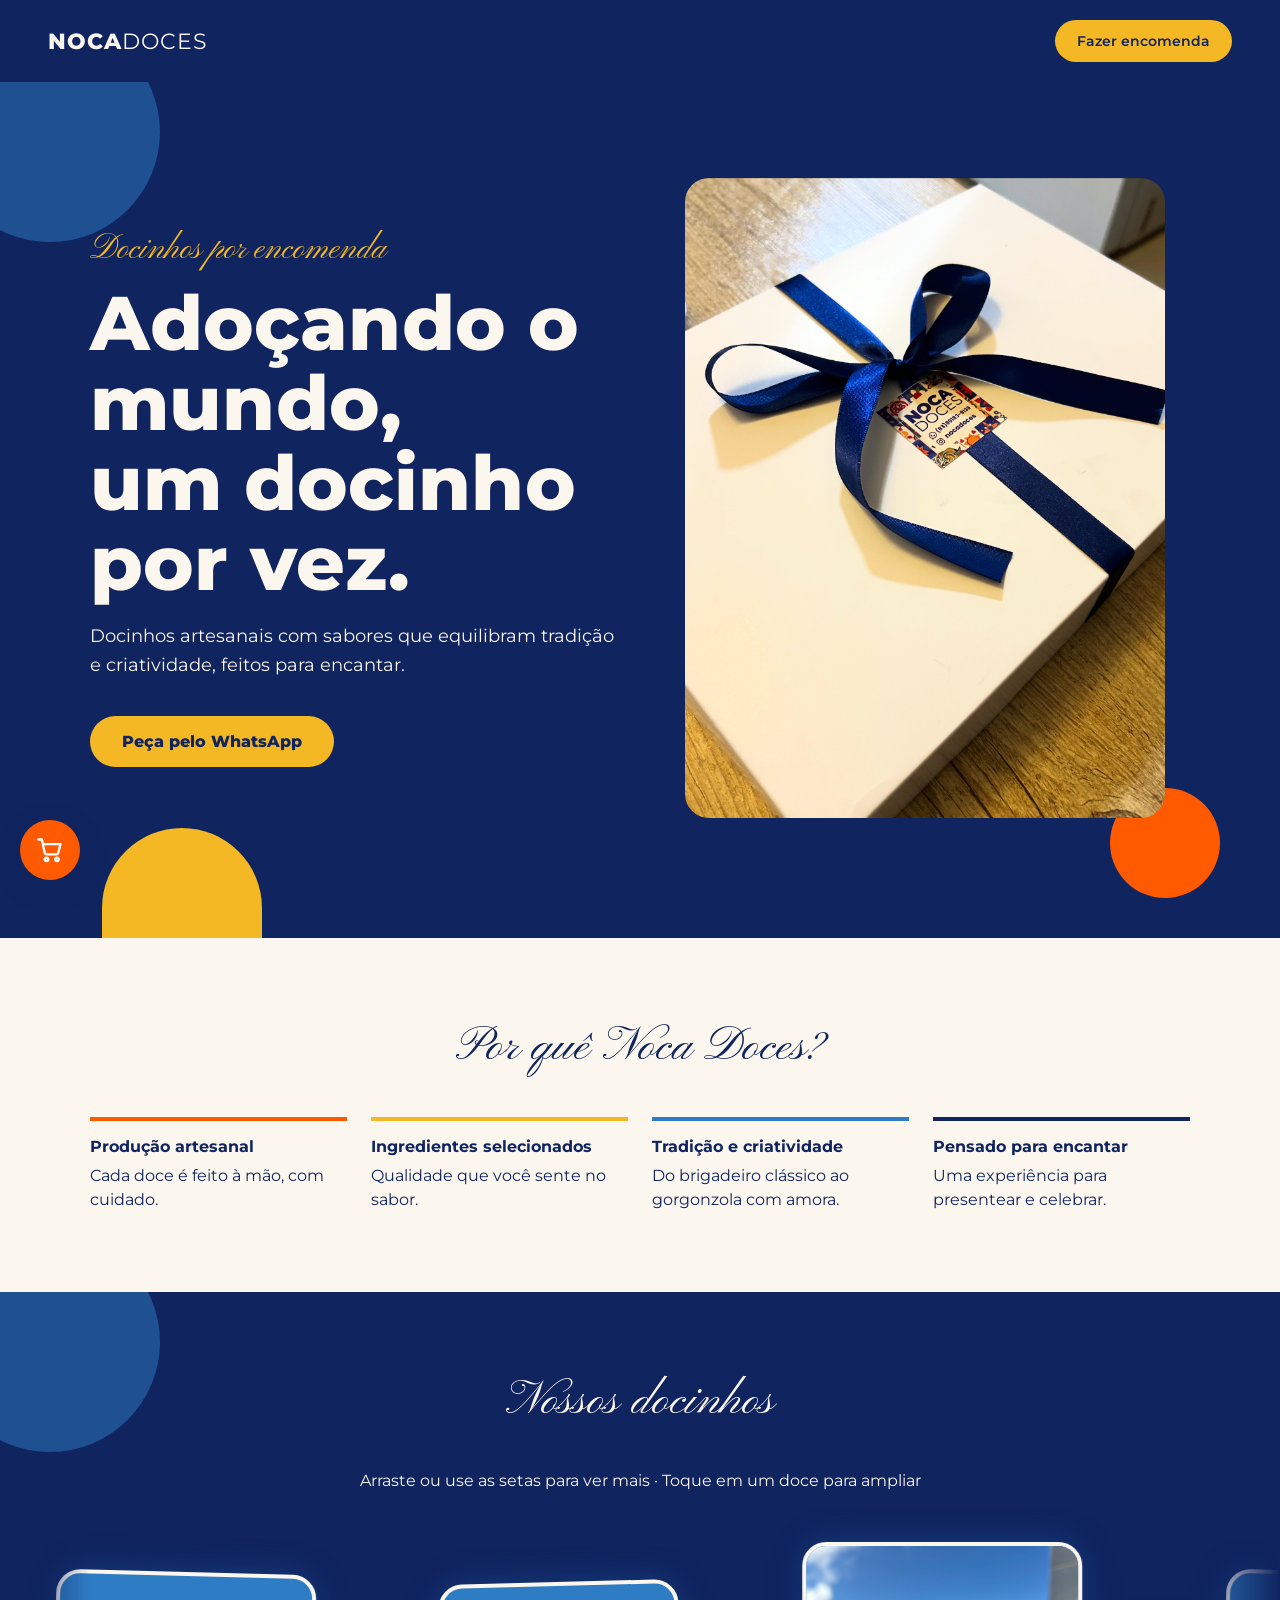
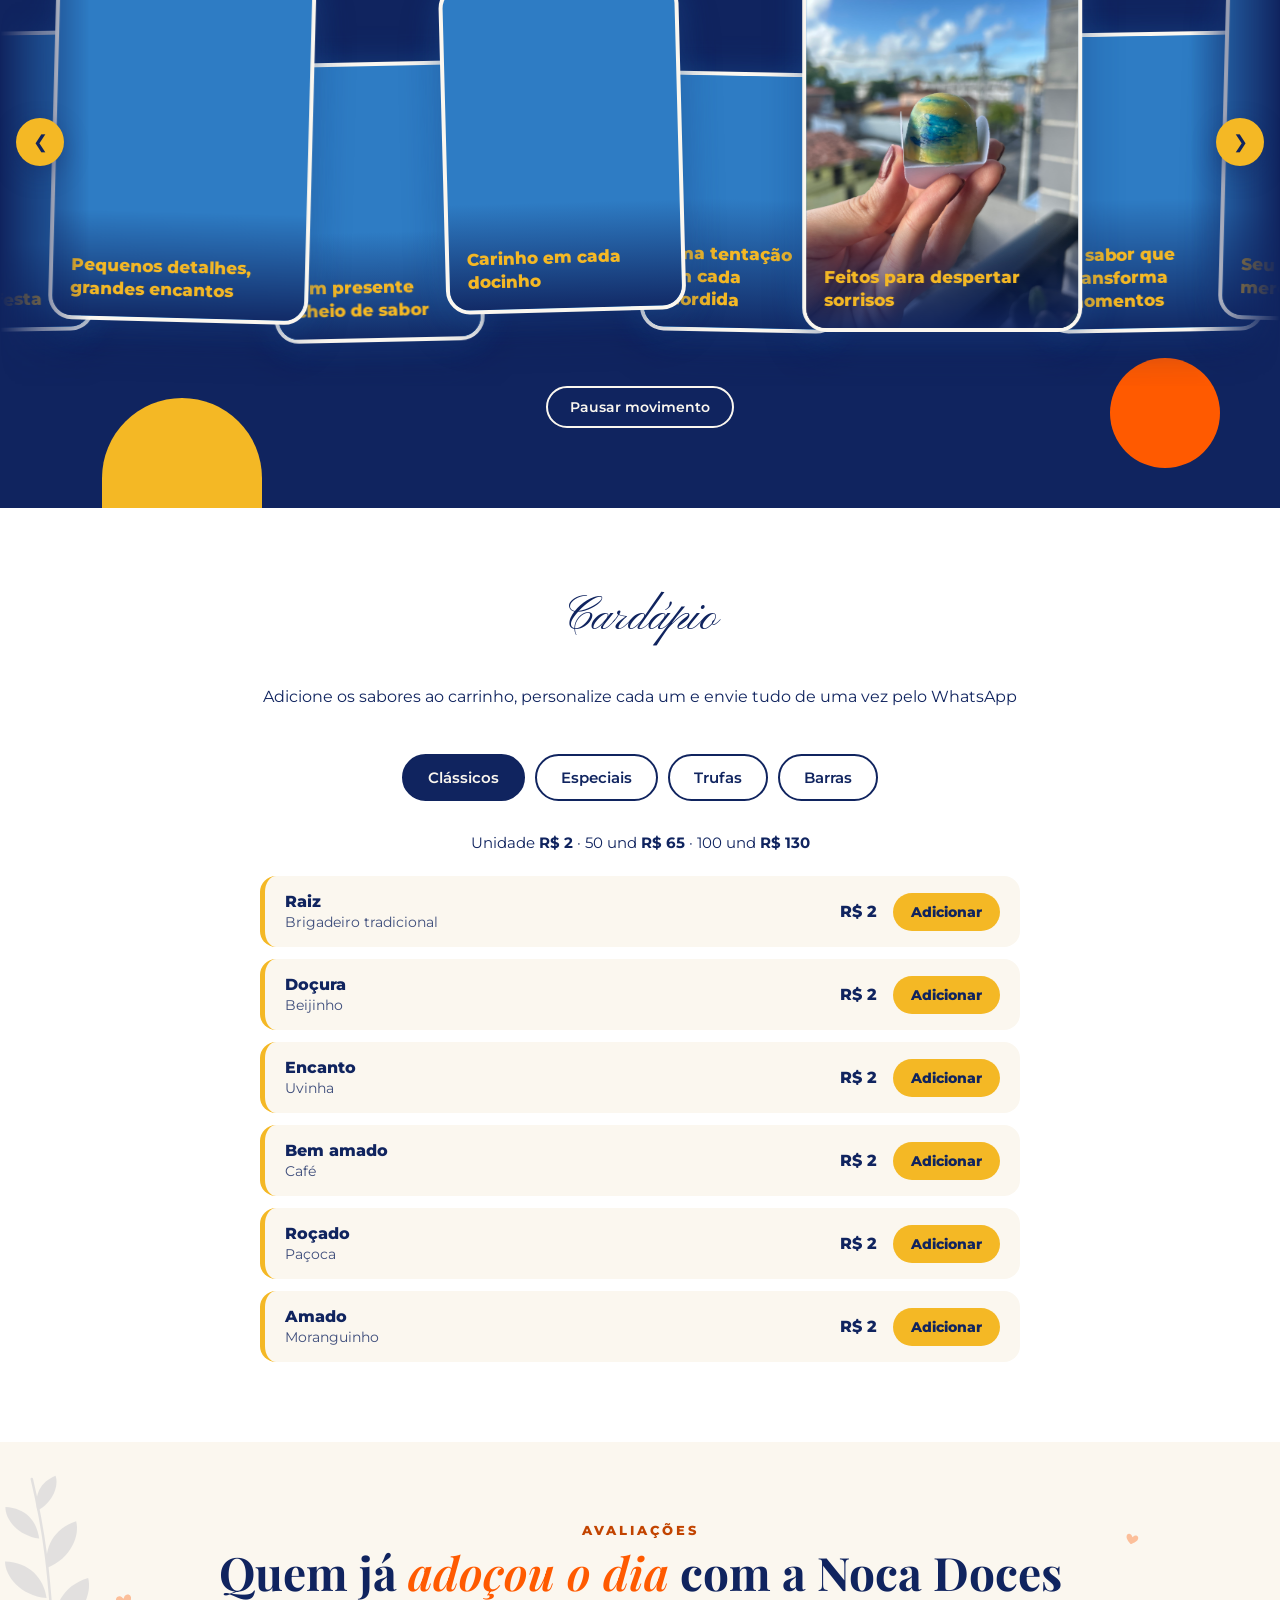
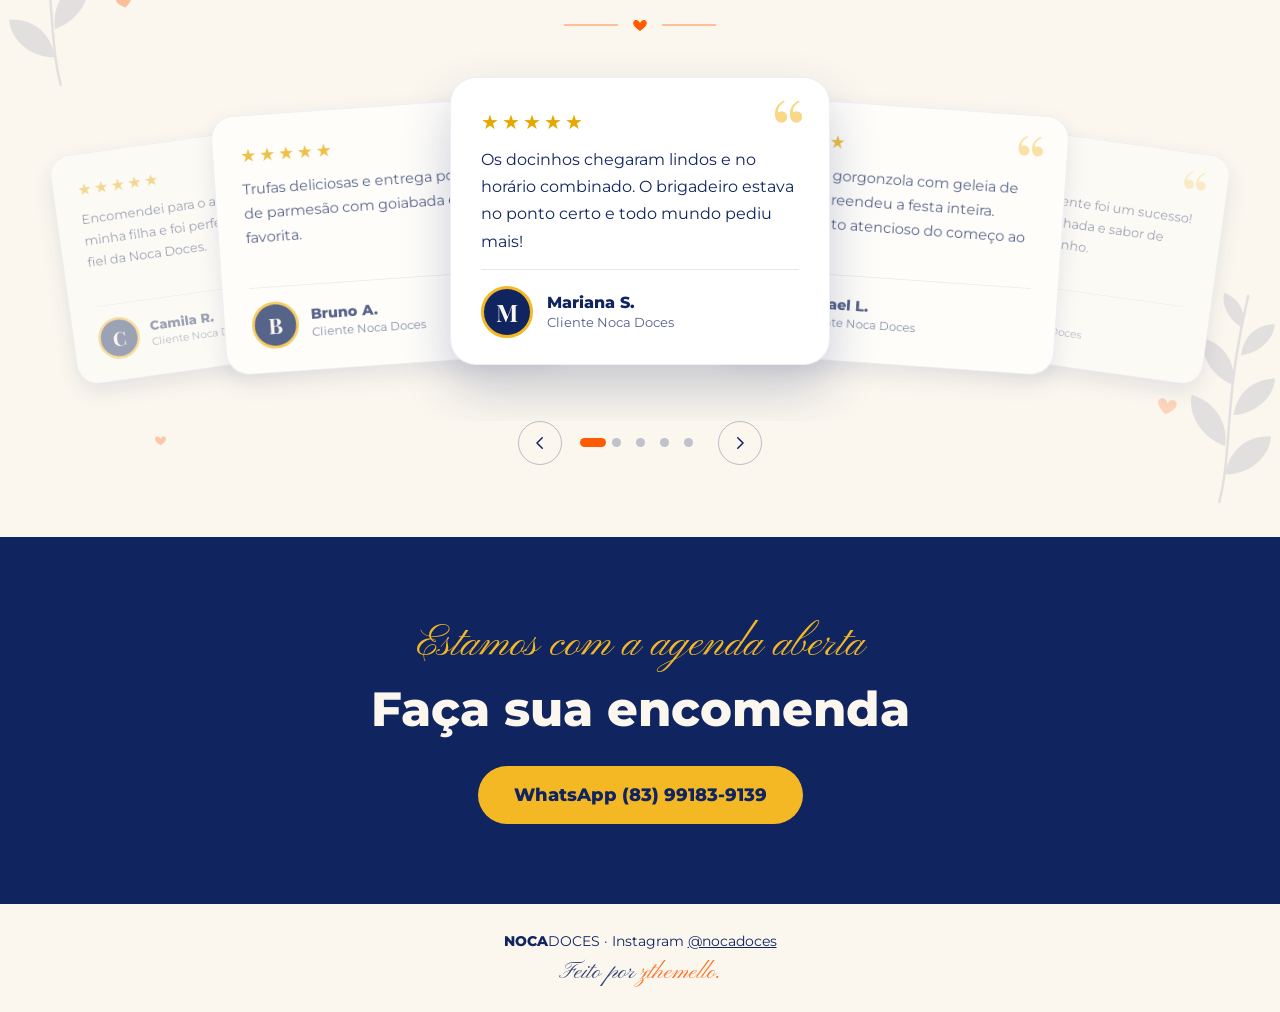
==== commit ccb0a044: "mudança na estrutura" ====
--- a/index.html
+++ b/index.html
@@ -12,566 +12,13 @@
   <link rel="preconnect" href="https://fonts.googleapis.com">
   <link rel="preconnect" href="https://fonts.gstatic.com" crossorigin>
   <link href="https://fonts.googleapis.com/css2?family=Montserrat:ital,wght@0,400;0,600;0,800;1,400&family=Pinyon+Script&family=Playfair+Display:ital,wght@0,600;0,700;1,600&display=swap" rel="stylesheet">
-  <style>
-/* ===== CORES E FONTES (altere aqui) ===== */
-:root {
-  --azul: #10245f;
-  --laranja: #ff5a00;
-  --amarelo: #f4b825;
-  --azul-claro: #2e7cc4;
-  --creme: #fbf7ef;
-  --branco: #ffffff;
-  --fonte: 'Montserrat', Arial, sans-serif;
-  --fonte-script: 'Pinyon Script', cursive;
-}
-
-* { box-sizing: border-box; }
-html { scroll-behavior: smooth; scroll-padding-top: 16px; }
-body { margin: 0; background: var(--creme); color: var(--azul); font-family: var(--fonte); }
-a { color: inherit; }
-
-.container { max-width: 1100px; margin: 0 auto; padding: 0 24px; }
-.secao { padding: 80px 0; }
-.secao.branco { background: var(--branco); }
-.centro { text-align: center; margin: 0 0 48px; }
-
-.titulo-script { font-family: var(--fonte-script); font-weight: 400; font-size: 48px; text-align: center; margin: 0 0 40px; }
-.script { font-family: var(--fonte-script); font-size: 34px; color: var(--amarelo); margin: 0; }
-
-/* Botões */
-.btn { display: inline-block; background: var(--amarelo); color: var(--azul); font-weight: 800; padding: 16px 32px; border-radius: 999px; text-decoration: none; }
-.btn-sm { font-weight: 600; font-size: 14px; padding: 12px 22px; }
-.btn-lg { font-size: 18px; padding: 18px 36px; }
-.btn:hover { filter: brightness(1.08); }
-
-/* Topo */
-.topo { display: flex; justify-content: space-between; align-items: center; padding: 20px 48px; background: var(--azul); color: var(--creme); }
-.logo { font-size: 22px; letter-spacing: 1px; }
-.logo b, .rodape b { font-weight: 800; }
-
-/* Hero */
-.hero { position: relative; overflow: hidden; background: var(--azul); color: var(--creme); text-align: center; padding: 96px 24px 120px; }
-.hero-grid { position: relative; max-width: 1100px; margin: 0 auto; display: grid; grid-template-columns: repeat(auto-fit, minmax(300px, 1fr)); gap: 40px; align-items: center; text-align: left; }
-.hero-conteudo { position: relative; }
-.hero-img { position: relative; width: 100%; max-width: 480px; justify-self: center; }
-.hero h1 { font-size: clamp(40px, 7vw, 76px); line-height: 1.05; font-weight: 800; margin: 12px 0 20px; }
-.sub { font-size: 18px; line-height: 1.6; max-width: 560px; margin: 0 0 36px; }
-.forma { position: absolute; }
-.f1 { left: -60px; top: -60px; width: 220px; height: 220px; border-radius: 50%; background: var(--azul-claro); opacity: .5; }
-.f2 { right: 60px; bottom: 40px; width: 110px; height: 110px; border-radius: 50%; background: var(--laranja); }
-.f3 { left: 8%; bottom: -50px; width: 160px; height: 160px; border-radius: 50% 50% 0 0; background: var(--amarelo); }
-
-/* Grades */
-.grid-4 { display: grid; grid-template-columns: repeat(auto-fit, minmax(220px, 1fr)); gap: 24px; }
-.grid-2 { display: grid; grid-template-columns: repeat(auto-fit, minmax(320px, 1fr)); gap: 32px; }
-.grid-3 { display: grid; grid-template-columns: repeat(auto-fit, minmax(280px, 1fr)); gap: 32px; }
-
-.dif { border-top: 4px solid var(--cor); padding-top: 16px; }
-.dif p { margin: 8px 0 0; line-height: 1.5; }
-
-/* CTA e rodapé */
-.cta { background: var(--azul); color: var(--creme); text-align: center; padding: 80px 24px; }
-.cta .script { font-size: 44px; }
-.cta h2 { font-size: clamp(30px, 5vw, 48px); font-weight: 800; margin: 8px 0 28px; }
-.rodape { padding: 28px 24px; text-align: center; font-size: 14px; display: grid; gap: 10px; }
-.rodape p { margin: 0; }
-.assinatura { font-family: 'Pinyon Script', cursive; font-size: 24px; line-height: 1; opacity: .85; }
-.assinatura a { color: var(--laranja); text-decoration: none; }
-.assinatura a:hover { text-decoration: underline; }
-
-/* Imagens */
-.banner { width: 100%; height: 360px; object-fit: cover; object-position: center 40%; border-radius: 20px; display: block; margin: 0 auto 24px; }
-.hero-img { border-radius: 24px; }
-
-/* ===== SLIDES ===== */
-.slider { position: relative; max-width: 900px; margin: 0 auto; border-radius: 24px; overflow: hidden; background: var(--azul); touch-action: pan-y; }
-.slides { display: flex; transition: transform .6s cubic-bezier(.65, 0, .35, 1); will-change: transform; }
-.slide { position: relative; flex: 0 0 100%; margin: 0; aspect-ratio: 4 / 3; }
-.slide img { width: 100%; height: 100%; object-fit: cover; display: block; user-select: none; -webkit-user-drag: none; }
-.slide figcaption { position: absolute; left: 0; right: 0; bottom: 0; padding: 56px 28px 56px; color: var(--creme); font-size: 15px; line-height: 1.5; background: linear-gradient(to top, rgba(16, 36, 95, .92), rgba(16, 36, 95, 0)); }
-.slide figcaption b { display: block; font-size: 22px; font-weight: 800; margin-bottom: 4px; color: var(--amarelo); }
-
-.seta { position: absolute; top: 50%; transform: translateY(-50%); width: 48px; height: 48px; border: 0; border-radius: 50%; background: var(--amarelo); color: var(--azul); font-size: 18px; cursor: pointer; display: grid; place-items: center; transition: filter .2s, transform .2s; }
-.seta:hover { filter: brightness(1.08); transform: translateY(-50%) scale(1.06); }
-.seta-ant { left: 16px; }
-.seta-prox { right: 16px; }
-
-.pontos { position: absolute; left: 0; right: 0; bottom: 20px; display: flex; justify-content: center; gap: 10px; }
-.ponto { width: 12px; height: 12px; padding: 0; border: 2px solid var(--creme); border-radius: 50%; background: transparent; cursor: pointer; transition: all .25s; }
-.ponto.ativo { background: var(--amarelo); border-color: var(--amarelo); width: 28px; border-radius: 999px; }
-
-/* ===== MENU FLUTUANTE ===== */
-.menu-flutuante { position: fixed; right: 20px; bottom: 20px; z-index: 100; display: flex; flex-direction: column; align-items: flex-end; gap: 12px; opacity: 0; transform: translateY(20px); pointer-events: none; transition: opacity .3s, transform .3s; }
-.menu-flutuante.visivel { opacity: 1; transform: none; }
-/* só o botão (e a lista, quando aberta) recebem toque; a caixa invisível do menu não pode cobrir o cardápio */
-.menu-flutuante.visivel .menu-botao { pointer-events: auto; }
-
-.menu-botao { width: 60px; height: 60px; border: 0; border-radius: 50%; background: var(--amarelo); box-shadow: 0 8px 24px rgba(16, 36, 95, .35); cursor: pointer; display: flex; flex-direction: column; justify-content: center; align-items: center; gap: 5px; transition: transform .2s; }
-.menu-botao:hover { transform: scale(1.06); }
-.menu-botao span { display: block; width: 24px; height: 3px; border-radius: 2px; background: var(--azul); transition: transform .3s, opacity .3s; }
-.menu-flutuante.aberto .menu-botao span:nth-child(1) { transform: translateY(8px) rotate(45deg); }
-.menu-flutuante.aberto .menu-botao span:nth-child(2) { opacity: 0; }
-.menu-flutuante.aberto .menu-botao span:nth-child(3) { transform: translateY(-8px) rotate(-45deg); }
-
-.menu-lista { list-style: none; margin: 0; padding: 10px; min-width: 200px; background: var(--azul); border-radius: 20px; box-shadow: 0 12px 32px rgba(16, 36, 95, .35); display: grid; gap: 2px; opacity: 0; transform: translateY(12px) scale(.96); transform-origin: bottom right; pointer-events: none; visibility: hidden; transition: opacity .25s, transform .25s, visibility .25s; }
-.menu-flutuante.aberto .menu-lista { opacity: 1; transform: none; pointer-events: auto; visibility: visible; }
-.menu-lista a { display: block; padding: 12px 16px; border-radius: 12px; color: var(--creme); font-size: 15px; font-weight: 600; text-decoration: none; transition: background .2s, color .2s; }
-.menu-lista a:hover { background: rgba(255, 255, 255, .1); }
-.menu-lista a.ativo { background: var(--amarelo); color: var(--azul); font-weight: 800; }
-.menu-lista a.menu-zap { margin-top: 6px; background: var(--laranja); text-align: center; font-weight: 800; }
-
-/* Celular */
-@media (max-width: 600px) {
-  .topo { padding: 16px 20px; }
-  .secao { padding: 56px 0; }
-  .titulo-script { font-size: 40px; }
-  .slide { aspect-ratio: 1 / 1; }
-  .slide figcaption { padding: 48px 20px 52px; font-size: 14px; }
-  .slide figcaption b { font-size: 18px; }
-  .seta { width: 40px; height: 40px; }
-  .menu-flutuante { right: 14px; bottom: 14px; }
-}
-
-@media (prefers-reduced-motion: reduce) {
-  html { scroll-behavior: auto; }
-  .slides, .menu-flutuante, .menu-lista { transition: none; }
-}
-
-/* ===== CARDÁPIO ===== */
-.abas { display: flex; flex-wrap: wrap; justify-content: center; gap: 10px; margin: 0 0 32px; }
-.aba { font-family: var(--fonte); font-weight: 600; font-size: 15px; padding: 12px 24px; border: 2px solid var(--azul); border-radius: 999px; background: transparent; color: var(--azul); cursor: pointer; transition: background .2s, color .2s, border-color .2s; }
-.aba:hover { background: rgba(16, 36, 95, .08); }
-.aba.ativo { background: var(--azul); color: var(--creme); }
-
-.painel { max-width: 760px; margin: 0 auto; animation: surgir .35s ease; }
-.painel[hidden] { display: none; }
-.painel-info { text-align: center; margin: 0 0 24px; font-size: 15px; }
-.itens { list-style: none; margin: 0; padding: 0; display: grid; gap: 12px; }
-.item { display: flex; align-items: center; gap: 16px; padding: 16px 20px; background: var(--creme); border-radius: 16px; border-left: 5px solid var(--amarelo); }
-.item.destaque { border-left-color: var(--laranja); }
-.item div { flex: 1; display: grid; gap: 2px; }
-.item b { font-weight: 800; }
-.item span { font-size: 14px; opacity: .8; }
-.item .preco { flex: none; font-weight: 800; font-size: 16px; opacity: 1; }
-.pedir { flex: none; background: var(--amarelo); color: var(--azul); font-size: 14px; font-weight: 800; padding: 10px 18px; border-radius: 999px; text-decoration: none; transition: filter .2s; }
-.pedir:hover { filter: brightness(1.08); }
-
-@keyframes surgir { from { opacity: 0; transform: translateY(8px); } to { opacity: 1; transform: none; } }
-
-@media (max-width: 600px) {
-  .item { padding: 14px 16px; gap: 10px; }
-  .pedir { padding: 9px 14px; }
-}
-
-/* ===== OPÇÕES DE UNIDADES ===== */
-.item { position: relative; }
-.opcoes { list-style: none; margin: 0; padding: 8px; position: absolute; right: 12px; top: calc(100% - 6px); z-index: 20; min-width: 190px; background: var(--azul); border-radius: 16px; box-shadow: 0 12px 32px rgba(16, 36, 95, .35); display: none; }
-.opcoes.aberto { display: block; animation: surgir .2s ease; }
-.opcoes a, .opcoes button { display: block; padding: 10px 14px; border-radius: 10px; color: var(--creme); font-size: 14px; font-weight: 600; text-decoration: none; }
-.opcoes a:hover, .opcoes button:hover { background: var(--amarelo); color: var(--azul); }
-.opcoes li:last-child a, .opcoes li:last-child button { margin-top: 4px; border-top: 1px solid rgba(255, 255, 255, .2); border-radius: 0 0 10px 10px; }
-.opcoes button { width: 100%; border: 0; background: none; text-align: left; font-family: var(--fonte); cursor: pointer; }
-
-/* ===== ANIMAÇÃO DOS ITENS DO CARDÁPIO (mouse em cima) ===== */
-.item {
-  transition: transform .3s cubic-bezier(.34, 1.56, .64, 1), box-shadow .3s ease, background .3s ease, border-left-width .2s ease, border-left-color .3s ease;
-}
-.item b { transition: color .3s ease, letter-spacing .3s ease; }
-.item .preco { transition: transform .3s cubic-bezier(.34, 1.56, .64, 1), color .3s ease; }
-.pedir { transition: filter .2s, transform .3s cubic-bezier(.34, 1.56, .64, 1), box-shadow .3s ease; }
-
-/* o item ativo fica acima dos vizinhos (o menu de quantidades não pode ficar escondido) */
-.item:hover, .item:focus-within { z-index: 5; }
-.item:has(.opcoes.aberto) { z-index: 10; }
-
-/* cada linha tem a sua própria animação enquanto o mouse está em cima */
-@keyframes item-flutuar  { 0%, 100% { transform: translateY(-2px); } 50% { transform: translateY(-9px); } }
-@keyframes item-balancar { 0%, 100% { transform: translateY(-4px) rotate(-.9deg); } 50% { transform: translateY(-4px) rotate(.9deg); } }
-@keyframes item-pular    { 0%, 100% { transform: translateY(0); } 30% { transform: translateY(-12px); } 55% { transform: translateY(-2px); } 75% { transform: translateY(-6px); } }
-@keyframes item-deslizar { 0%, 100% { transform: translateX(6px); } 50% { transform: translateX(16px); } }
-@keyframes item-pulsar   { 0%, 100% { transform: translateY(-3px) scale(1.01); } 50% { transform: translateY(-3px) scale(1.035); } }
-@keyframes item-onda     { 0%, 100% { transform: translateY(-3px) skewX(0deg); } 25% { transform: translateY(-7px) skewX(-1.5deg); } 75% { transform: translateY(-7px) skewX(1.5deg); } }
-
-/* clique: o item "afunda" e volta com um pulinho */
-@keyframes item-clique { 0% { transform: scale(1); } 35% { transform: scale(.95); } 70% { transform: scale(1.04); } 100% { transform: scale(1); } }
-.item.clicou { animation: item-clique .45s ease !important; background: #fff6d6; }
-
-@media (hover: hover) and (pointer: fine) {
-  .item:hover, .item:focus-within {
-    background: var(--branco);
-    border-left-width: 9px;
-    border-left-color: var(--laranja);
-    box-shadow: 0 16px 32px rgba(16, 36, 95, .2);
-    animation-duration: 2.2s;
-    animation-timing-function: ease-in-out;
-    animation-iteration-count: infinite;
-  }
-  .itens .item:nth-child(6n+1):hover, .itens .item:nth-child(6n+1):focus-within { animation-name: item-flutuar; }
-  .itens .item:nth-child(6n+2):hover, .itens .item:nth-child(6n+2):focus-within { animation-name: item-balancar; animation-duration: 1.6s; }
-  .itens .item:nth-child(6n+3):hover, .itens .item:nth-child(6n+3):focus-within { animation-name: item-pular; animation-duration: 1.4s; }
-  .itens .item:nth-child(6n+4):hover, .itens .item:nth-child(6n+4):focus-within { animation-name: item-deslizar; animation-duration: 1.8s; }
-  .itens .item:nth-child(6n+5):hover, .itens .item:nth-child(6n+5):focus-within { animation-name: item-pulsar; animation-duration: 1.5s; }
-  .itens .item:nth-child(6n+6):hover, .itens .item:nth-child(6n+6):focus-within { animation-name: item-onda; animation-duration: 2s; }
-
-  .item:hover b { color: var(--azul-claro); letter-spacing: .4px; }
-  .item:hover .preco { transform: scale(1.12); color: var(--laranja); }
-  .item:hover .pedir { transform: scale(1.08) rotate(-2deg); box-shadow: 0 6px 16px rgba(244, 184, 37, .55); }
-}
-.item:active .pedir { transform: scale(.94); }
-
-/* ===== ANIMAÇÃO DE ENTRADA DE CADA ABA ===== */
-/* Clássicos: um item vem da esquerda e outro da direita, e param no meio */
-@keyframes ent-esq { from { opacity: 0; transform: translateX(-120%); } to { opacity: 1; transform: none; } }
-@keyframes ent-dir { from { opacity: 0; transform: translateX(120%); } to { opacity: 1; transform: none; } }
-.painel.anim-classicos .item { animation: ent-esq .7s cubic-bezier(.22, 1, .36, 1) backwards; animation-delay: calc(var(--i, 0) * .09s); }
-.painel.anim-classicos .item:nth-child(even) { animation-name: ent-dir; }
-
-/* Especiais: caem de cima, com um quique, um depois do outro */
-@keyframes ent-cair {
-  0% { opacity: 0; transform: translateY(-70px) rotate(-3deg); }
-  60% { opacity: 1; transform: translateY(8px) rotate(.8deg); }
-  80% { transform: translateY(-4px); }
-  100% { opacity: 1; transform: none; }
-}
-.painel.anim-especiais .item { animation: ent-cair .8s ease-out backwards; animation-delay: calc(var(--i, 0) * .1s); }
-
-/* Trufas: aparecem "estourando", crescendo do centro com um giro leve */
-@keyframes ent-estourar {
-  0% { opacity: 0; transform: scale(.4) rotate(-6deg); }
-  70% { opacity: 1; transform: scale(1.06) rotate(1deg); }
-  100% { opacity: 1; transform: none; }
-}
-.painel.anim-trufas .item { animation: ent-estourar .6s cubic-bezier(.34, 1.4, .64, 1) backwards; animation-delay: calc(var(--i, 0) * .07s); }
-
-/* Barras: o item vira como uma placa, subindo de baixo */
-@keyframes ent-virar {
-  0% { opacity: 0; transform: perspective(700px) translateY(60px) rotateX(-70deg); }
-  100% { opacity: 1; transform: none; }
-}
-.painel.anim-barras .item { animation: ent-virar .8s cubic-bezier(.22, 1, .36, 1) backwards; animation-delay: calc(var(--i, 0) * .1s); transform-origin: bottom center; }
-
-@media (prefers-reduced-motion: reduce) {
-  .painel[class*="anim-"] .item { animation: none !important; }
-  .item, .item b, .item .preco, .pedir { transition: none; }
-  .item:hover, .item:focus-within, .item.clicou { animation: none !important; }
-  .item:hover .preco, .item:hover .pedir { transform: none; }
-}
-
-/* ===== VÍDEO NA GALERIA ===== */
-.slide-video { background: var(--azul); padding-bottom: 56px; }
-.slide video { width: 100%; height: 100%; object-fit: contain; display: block; background: #000; }
-
-/* ===== FEEDBACKS: carrossel em cascata (classes .fbc-*) ===== */
-.fbc { --fbc-w: 380px; --fbc-x1: calc(var(--fbc-w) * .66); --fbc-x2: calc(var(--fbc-w) * 1.12);
-  --fbc-ouro: #e6a700; --fbc-serifa: 'Playfair Display', Georgia, 'Times New Roman', serif;
-  position: relative; overflow: hidden; padding: 80px 0 72px; }
-.fbc-topo { position: relative; z-index: 2; text-align: center; padding: 0 24px; }
-.fbc-eyebrow { margin: 0 0 8px; font-size: 13px; font-weight: 800; letter-spacing: 3px; text-transform: uppercase; color: #c24400; }
-.fbc-titulo { margin: 0; font-family: var(--fbc-serifa); font-weight: 700; font-size: clamp(30px, 4.6vw, 46px); line-height: 1.15; color: var(--azul); }
-.fbc-titulo em { font-style: italic; font-weight: 600; color: var(--laranja); }
-.fbc-divisor { display: flex; align-items: center; justify-content: center; gap: 14px; margin: 18px auto 0; color: var(--laranja); }
-.fbc-divisor::before, .fbc-divisor::after { content: ""; width: 54px; height: 1.5px; background: currentColor; opacity: .35; }
-.fbc-divisor svg { width: 16px; height: 16px; }
-
-/* decoração delicada (SVG inline, sem imagens de fundo) */
-.fbc-ramo, .fbc-cora { position: absolute; pointer-events: none; z-index: 1; }
-.fbc-ramo { width: 120px; height: 220px; color: var(--azul); opacity: .10; }
-.fbc-ramo-esq { left: -14px; top: 28px; transform: rotate(-8deg); }
-.fbc-ramo-dir { right: -14px; bottom: 30px; transform: scaleX(-1) rotate(-8deg); }
-.fbc-cora { width: 18px; height: 18px; color: var(--laranja); opacity: .35; }
-.fbc-cora-1 { left: 9%; top: 150px; transform: rotate(-12deg); }
-.fbc-cora-2 { right: 11%; top: 90px; width: 14px; height: 14px; transform: rotate(14deg); }
-.fbc-cora-3 { right: 8%; bottom: 120px; width: 22px; height: 22px; opacity: .22; transform: rotate(10deg); }
-.fbc-cora-4 { left: 12%; bottom: 90px; width: 13px; height: 13px; opacity: .3; }
-
-/* palco: todos os cards ocupam a mesma célula da grade, então a altura acompanha o maior card */
-.fbc-carrossel { position: relative; z-index: 2; }
-.fbc-palco { display: grid; padding: 44px 0 56px; overflow: hidden; touch-action: pan-y; user-select: none; -webkit-user-select: none; }
-.fbc-palco:focus-visible { outline: 3px solid var(--azul-claro); outline-offset: -3px; border-radius: 12px; }
-
-.fbc-card { grid-area: 1 / 1; align-self: stretch; justify-self: center; width: var(--fbc-w); box-sizing: border-box;
-  display: flex; flex-direction: column; gap: 14px; position: relative; padding: 34px 30px 26px;
-  background: var(--branco); color: var(--azul); border-radius: 26px; border: 1px solid rgba(16, 36, 95, .07);
-  box-shadow: 0 10px 26px rgba(16, 36, 95, .10);
-  transition: transform .7s cubic-bezier(.22, .8, .24, 1), opacity .7s ease, box-shadow .7s ease, visibility .7s;
-  will-change: transform, opacity; pointer-events: none; }
-.fbc-card::before { content: "\201C"; position: absolute; top: 6px; right: 22px; font-family: var(--fbc-serifa); font-size: 88px; line-height: 1; color: var(--amarelo); opacity: .55; }
-.fbc-card::after { content: ""; position: absolute; inset: 0; border-radius: inherit; background: var(--creme); opacity: var(--fbc-veu, 0); transition: opacity .7s ease; pointer-events: none; }
-.fbc-estrelas { color: var(--fbc-ouro); font-size: 20px; letter-spacing: 3px; line-height: 1; }
-.fbc-texto { margin: 0; flex: 1; font-size: 16px; line-height: 1.7; }
-.fbc-autor { display: flex; align-items: center; gap: 14px; padding-top: 16px; border-top: 1px solid rgba(16, 36, 95, .10); }
-.fbc-avatar { flex: none; width: 52px; height: 52px; border-radius: 50%; object-fit: cover; display: grid; place-items: center;
-  background: var(--azul); color: var(--creme); font-family: var(--fbc-serifa); font-size: 24px; font-weight: 700; border: 3px solid var(--amarelo); }
-.fbc-nome { display: block; font-weight: 800; font-size: 16px; }
-.fbc-selo { display: block; margin-top: 2px; font-size: 13px; opacity: .72; }
-
-/* posições da cascata: escala, opacidade e rotação diferentes por nível de profundidade */
-.fbc-card[data-pos="0"]  { transform: none; opacity: 1; z-index: 5; pointer-events: auto; box-shadow: 0 24px 50px rgba(16, 36, 95, .22); }
-.fbc-card[data-pos="1"]  { transform: translate(var(--fbc-x1), 14px) scale(.9) rotate(4deg); --fbc-veu: .3; z-index: 4; }
-.fbc-card[data-pos="-1"] { transform: translate(calc(var(--fbc-x1) * -1), 14px) scale(.9) rotate(-4deg); --fbc-veu: .3; z-index: 4; }
-.fbc-card[data-pos="2"]  { transform: translate(var(--fbc-x2), 30px) scale(.8) rotate(8deg); --fbc-veu: .6; z-index: 3; }
-.fbc-card[data-pos="-2"] { transform: translate(calc(var(--fbc-x2) * -1), 30px) scale(.8) rotate(-8deg); --fbc-veu: .6; z-index: 3; }
-.fbc-card[data-pos="dir"] { transform: translate(calc(var(--fbc-x2) * 1.15), 40px) scale(.7) rotate(11deg); opacity: 0; visibility: hidden; z-index: 1; }
-.fbc-card[data-pos="esq"] { transform: translate(calc(var(--fbc-x2) * -1.15), 40px) scale(.7) rotate(-11deg); opacity: 0; visibility: hidden; z-index: 1; }
-
-/* navegação */
-.fbc-nav { display: flex; align-items: center; justify-content: center; gap: 18px; }
-.fbc-seta { width: 44px; height: 44px; display: grid; place-items: center; border-radius: 50%; cursor: pointer;
-  border: 1.5px solid rgba(16, 36, 95, .28); background: transparent; color: var(--azul); transition: background .2s, color .2s, border-color .2s; }
-.fbc-seta:hover { background: var(--azul); color: var(--creme); border-color: var(--azul); }
-.fbc-seta svg { width: 18px; height: 18px; }
-.fbc-pontos { display: flex; align-items: center; }
-.fbc-ponto { width: 24px; height: 28px; padding: 0; border: 0; background: none; cursor: pointer; display: grid; place-items: center; }
-.fbc-ponto::before { content: ""; width: 9px; height: 9px; border-radius: 999px; background: rgba(16, 36, 95, .25); transition: width .3s, background .3s; }
-.fbc-ponto[aria-current="true"]::before { width: 26px; background: var(--laranja); }
-.fbc-ponto:hover::before { background: rgba(16, 36, 95, .5); }
-.fbc-ponto[aria-current="true"]:hover::before { background: var(--laranja); }
-.fbc-seta:focus-visible, .fbc-ponto:focus-visible { outline: 3px solid var(--azul-claro); outline-offset: 2px; }
-.fbc-unico .fbc-nav { display: none; }
-.fbc-sr { position: absolute; width: 1px; height: 1px; margin: -1px; overflow: hidden; clip: rect(0 0 0 0); white-space: nowrap; }
-
-@media (max-width: 1000px) {
-  .fbc { --fbc-w: 330px; --fbc-x1: calc(var(--fbc-w) * .64); --fbc-x2: calc(var(--fbc-w) * .98); }
-  .fbc-ramo { opacity: .08; }
-}
-@media (max-width: 600px) {
-  .fbc { --fbc-w: min(78vw, 330px); --fbc-x1: calc(var(--fbc-w) * .84); padding: 56px 0 48px; }
-  .fbc-card { padding: 30px 22px 22px; }
-  .fbc-card[data-pos="2"], .fbc-card[data-pos="-2"] { opacity: 0; visibility: hidden; }
-  .fbc-ramo, .fbc-cora-3, .fbc-cora-4 { display: none; }
-}
-@media (prefers-reduced-motion: reduce) {
-  .fbc-card, .fbc-ponto::before, .fbc-seta { transition: none; }
-}
-
-/* ===== CARRINHO ===== */
-.carrinho-botao { position: fixed; left: 20px; bottom: 20px; z-index: 100; width: 60px; height: 60px; border: 0; border-radius: 50%; background: var(--laranja); color: #fff; box-shadow: 0 8px 24px rgba(16, 36, 95, .35); cursor: pointer; display: grid; place-items: center; transition: transform .2s; }
-.carrinho-botao:hover { transform: scale(1.06); }
-.carrinho-qtd { position: absolute; top: -4px; right: -4px; min-width: 26px; height: 26px; padding: 0 7px; border-radius: 999px; background: var(--amarelo); color: var(--azul); font-size: 13px; font-weight: 800; display: grid; place-items: center; }
-.carrinho-qtd[hidden], .carrinho-fundo[hidden], .carrinho-vazio[hidden] { display: none; }
-
-.carrinho-fundo { position: fixed; inset: 0; z-index: 190; background: rgba(16, 36, 95, .55); }
-.carrinho { position: fixed; top: 0; right: 0; bottom: 0; z-index: 200; width: min(440px, 100%); display: flex; flex-direction: column; background: var(--creme); color: var(--azul); box-shadow: -12px 0 40px rgba(16, 36, 95, .3); transform: translateX(100%); visibility: hidden; transition: transform .3s ease, visibility 0s .3s; }
-.carrinho.aberta { transform: none; visibility: visible; transition: transform .3s ease, visibility 0s; }
-
-.carrinho-topo { display: flex; align-items: center; justify-content: space-between; padding: 18px 20px; background: var(--azul); color: var(--creme); }
-.carrinho-topo h2 { margin: 0; font-size: 20px; font-weight: 800; }
-.carrinho-fechar { width: 40px; height: 40px; border: 0; border-radius: 50%; background: var(--amarelo); color: var(--azul); font-size: 24px; line-height: 1; cursor: pointer; }
-.carrinho-corpo { flex: 1; overflow-y: auto; padding: 20px; }
-.carrinho-vazio { margin: 24px 0; text-align: center; line-height: 1.6; }
-
-.c-lista { list-style: none; margin: 0; padding: 0; display: grid; gap: 14px; }
-.c-item { padding: 14px 16px; background: var(--branco); border-radius: 16px; border-left: 5px solid var(--amarelo); display: grid; gap: 10px; }
-.c-topo { display: flex; justify-content: space-between; gap: 12px; align-items: flex-start; }
-.c-topo b { font-weight: 800; line-height: 1.3; }
-.c-remover { flex: none; border: 0; background: none; color: var(--laranja); font-family: var(--fonte); font-weight: 600; font-size: 13px; text-decoration: underline; cursor: pointer; padding: 0; }
-.c-linha { display: flex; align-items: center; justify-content: space-between; gap: 12px; }
-.c-qtd { display: flex; align-items: center; border: 2px solid var(--azul); border-radius: 999px; overflow: hidden; }
-.c-qtd button { width: 40px; height: 40px; border: 0; background: transparent; color: var(--azul); font-size: 20px; font-weight: 800; cursor: pointer; }
-.c-qtd button:hover { background: rgba(16, 36, 95, .08); }
-.c-qtd input { width: 52px; height: 40px; border: 0; text-align: center; font-family: var(--fonte); font-weight: 800; font-size: 16px; color: var(--azul); background: transparent; appearance: textfield; -moz-appearance: textfield; }
-.c-qtd input::-webkit-outer-spin-button, .c-qtd input::-webkit-inner-spin-button { -webkit-appearance: none; margin: 0; }
-.c-preco { font-weight: 800; }
-.c-obs, .c-campos label { display: grid; gap: 4px; font-size: 13px; font-weight: 600; }
-.c-obs input, .c-campos input { width: 100%; padding: 10px 12px; border: 2px solid rgba(16, 36, 95, .25); border-radius: 12px; font-family: var(--fonte); font-size: 14px; color: var(--azul); background: var(--creme); }
-.c-obs input:focus, .c-campos input:focus { outline: 0; border-color: var(--azul-claro); }
-
-.carrinho-rodape { padding: 16px 20px 20px; background: var(--branco); border-top: 1px solid rgba(16, 36, 95, .12); display: grid; gap: 12px; }
-.c-campos { display: grid; grid-template-columns: 1fr 1fr; gap: 12px; }
-.c-total { margin: 0; display: flex; justify-content: space-between; align-items: baseline; font-weight: 600; }
-.c-total b { font-size: 24px; font-weight: 800; }
-.c-aviso { margin: 0; font-size: 12px; line-height: 1.5; opacity: .75; }
-.c-enviar { border: 0; border-radius: 999px; padding: 16px; background: var(--laranja); color: #fff; font-family: var(--fonte); font-weight: 800; font-size: 16px; cursor: pointer; }
-.c-enviar:hover:not(:disabled) { filter: brightness(1.08); }
-.c-limpar { border: 0; background: none; color: var(--azul); font-family: var(--fonte); font-weight: 600; font-size: 14px; text-decoration: underline; cursor: pointer; }
-.c-enviar:disabled, .c-limpar:disabled { opacity: .4; cursor: not-allowed; }
-.carrinho button:focus-visible, .carrinho-botao:focus-visible { outline: 3px solid var(--azul-claro); outline-offset: 2px; }
-
-.aviso { position: fixed; left: 50%; bottom: 96px; z-index: 210; max-width: calc(100% - 32px); padding: 12px 20px; border-radius: 999px; background: var(--azul); color: var(--creme); font-size: 14px; font-weight: 600; transform: translate(-50%, 12px); opacity: 0; pointer-events: none; transition: opacity .25s, transform .25s; }
-.aviso.visivel { opacity: 1; transform: translate(-50%, 0); }
-
-@media (max-width: 600px) {
-  .carrinho-botao { left: 14px; bottom: 14px; }
-  .c-campos { grid-template-columns: 1fr; }
-}
-@media (prefers-reduced-motion: reduce) {
-  .carrinho, .aviso { transition: none; }
-}
-
-/* ===== VITRINE FLUTUANTE (carrossel em cascata) ===== */
-/* Tamanhos de cada card ficam nas variáveis --w, --h e --y (largura, altura e deslocamento vertical em px) */
-.cs { --cs-k: 1; --cs-sobra: 40px; position: relative; overflow: hidden; background: var(--azul); color: var(--creme); }
-.cs .container, .cs-palco, .cs-pausa { position: relative; }
-.cs .centro { margin-bottom: 8px; }
-
-.cs-janela { overflow: hidden; padding: 44px 0; cursor: grab; touch-action: pan-y; user-select: none; -webkit-user-select: none;
-  -webkit-mask-image: linear-gradient(to right, transparent, #000 7%, #000 93%, transparent);
-  mask-image: linear-gradient(to right, transparent, #000 7%, #000 93%, transparent); }
-.cs-janela.arrastando { cursor: grabbing; }
-.cs-janela:focus-visible { outline: 3px solid var(--azul-claro); outline-offset: -6px; }
-
-.cs-trilho { position: relative; display: flex; align-items: flex-start; width: max-content; margin: 0; padding: 0; list-style: none; will-change: transform; }
-
-.cs-card { position: relative; flex: none; z-index: var(--z, 1);
-  width: calc(var(--w) * var(--cs-k) * 1px); height: calc(var(--h) * var(--cs-k) * 1px);
-  margin: calc(var(--y) * var(--cs-k) * 1px) calc(var(--cs-sobra) * var(--cs-k) * -1) 0 0;
-  transform: rotate(var(--r, 0deg)); }
-.cs-card:nth-child(6n+1) { --w: 240; --h: 330; --y: 40;  --z: 3; --r: -1.5deg; --d: 6.5s; --a: -1s; }
-.cs-card:nth-child(6n+2) { --w: 200; --h: 260; --y: 130; --z: 1; --r: 1.2deg;  --d: 7.5s; --a: -3s; }
-.cs-card:nth-child(6n+3) { --w: 280; --h: 390; --y: 0;   --z: 5; --r: 0deg;    --d: 6s;   --a: -5s; }
-.cs-card:nth-child(6n+4) { --w: 220; --h: 300; --y: 90;  --z: 2; --r: -1deg;   --d: 8s;   --a: -2s; }
-.cs-card:nth-child(6n+5) { --w: 260; --h: 350; --y: 30;  --z: 4; --r: 1.5deg;  --d: 7s;   --a: -4s; }
-.cs-card:nth-child(6n+6) { --w: 210; --h: 280; --y: 120; --z: 1; --r: -1.2deg; --d: 6.8s; --a: -6s; }
-
-.cs-card-in { position: relative; width: 100%; height: 100%; margin: 0; overflow: hidden; border-radius: 24px; border: 4px solid var(--creme); background: var(--azul-claro);
-  box-shadow: 0 18px 40px rgba(16, 36, 95, .28), 0 0 34px rgba(46, 124, 196, .30);
-  transition: box-shadow .3s ease;
-  animation: cs-flutuar var(--d, 7s) ease-in-out var(--a, 0s) infinite; }
-.cs-card-in img, .cs-card-in video { display: block; width: 100%; height: 100%; object-fit: cover; -webkit-user-drag: none; transition: transform .6s ease; }
-/* vídeo do card: sem controles e sem capturar o clique (o clique é do card, que abre o ampliado) */
-.cs-card-in video { pointer-events: none; background: var(--azul-claro); }
-.cs-card-in { cursor: zoom-in; }
-.cs-janela.arrastando .cs-card-in { cursor: grabbing; }
-.cs-card-in:focus-visible { outline: 3px solid var(--amarelo); outline-offset: 3px; }
-.cs-card-in figcaption { position: absolute; left: 0; right: 0; bottom: 0; padding: 44px 18px 16px; color: var(--creme); font-size: 14px; line-height: 1.35; background: linear-gradient(to top, rgba(16, 36, 95, .92), rgba(16, 36, 95, 0)); }
-.cs-card-in figcaption b { display: block; font-size: 17px; font-weight: 800; color: var(--amarelo); }
-
-@keyframes cs-flutuar {
-  0%, 100% { transform: translateY(0); }
-  50% { transform: translateY(-12px); }
-}
-
-/* destaque sutil ao passar o mouse (só em aparelhos com mouse) */
-@media (hover: hover) and (pointer: fine) {
-  .cs-card:hover { z-index: 30; }
-  .cs-card:hover .cs-card-in { animation-play-state: paused; box-shadow: 0 26px 52px rgba(16, 36, 95, .38), 0 0 46px rgba(244, 184, 37, .45); }
-  .cs-card:hover .cs-card-in img, .cs-card:hover .cs-card-in video { transform: scale(1.05); }
-}
-.cs-palco.cs-pausado .cs-card-in { animation-play-state: paused; }
-
-/* setas */
-.cs-seta { position: absolute; top: 50%; z-index: 40; transform: translateY(-50%); width: 48px; height: 48px; border: 0; border-radius: 50%; background: var(--amarelo); color: var(--azul); font-size: 18px; cursor: pointer; display: grid; place-items: center; box-shadow: 0 8px 24px rgba(16, 36, 95, .35); transition: filter .2s, transform .2s; }
-.cs-seta:hover { filter: brightness(1.08); transform: translateY(-50%) scale(1.06); }
-.cs-seta:focus-visible, .cs-pausa:focus-visible { outline: 3px solid var(--creme); outline-offset: 2px; }
-.cs-seta-ant { left: 16px; }
-.cs-seta-prox { right: 16px; }
-
-/* botão de pausa (acessibilidade) */
-.cs-pausa { display: block; margin: 0 auto; padding: 10px 22px; border: 2px solid var(--creme); border-radius: 999px; background: transparent; color: var(--creme); font-family: var(--fonte); font-weight: 600; font-size: 14px; cursor: pointer; transition: background .2s; }
-.cs-pausa:hover { background: rgba(255, 255, 255, .1); }
-.cs-pausa[hidden] { display: none; }
-
-/* tablet */
-@media (max-width: 900px) {
-  .cs { --cs-k: .82; }
-}
-/* celular */
-@media (max-width: 600px) {
-  .cs { --cs-k: .68; }
-  .cs-janela { padding: 36px 0; }
-  .cs-card-in { border-radius: 20px; }
-  .cs-card-in figcaption { padding: 36px 14px 12px; }
-  .cs-card-in figcaption b { font-size: 15px; }
-  .cs-seta { width: 40px; height: 40px; }
-  .cs-seta-ant { left: 8px; }
-  .cs-seta-prox { right: 8px; }
-}
-@media (prefers-reduced-motion: reduce) {
-  .cs-card-in { animation: none; }
-  .cs-card-in, .cs-card-in img, .cs-card-in video, .cs-seta { transition: none; }
-}
-
-/* ===== LIGHTBOX DA VITRINE (imagem/vídeo ampliado) ===== */
-.lb { position: fixed; inset: 0; z-index: 300; display: flex; flex-direction: column; align-items: center; justify-content: center; gap: 12px;
-  padding: 64px 88px 24px; background: rgba(16, 36, 95, .94); color: var(--creme); overscroll-behavior: contain; animation: surgir .25s ease; }
-.lb[hidden] { display: none; }
-html.lb-aberto, html.lb-aberto body { overflow: hidden; }
-
-.lb-palco { flex: 1; min-height: 0; width: 100%; display: flex; align-items: center; justify-content: center; touch-action: pinch-zoom; }
-.lb-midia { display: block; max-width: 100%; max-height: 100%; width: auto; height: auto; object-fit: contain; border-radius: 16px; background: #000;
-  box-shadow: 0 24px 60px rgba(0, 0, 0, .45); user-select: none; -webkit-user-drag: none; animation: surgir .25s ease; }
-.lb-legenda { margin: 0; min-height: 1.4em; text-align: center; font-size: 17px; font-weight: 800; color: var(--amarelo); }
-.lb-contador { position: absolute; left: 24px; top: 28px; margin: 0; font-size: 14px; font-weight: 600; }
-
-.lb-fechar, .lb-seta { position: absolute; border: 0; border-radius: 50%; background: var(--amarelo); color: var(--azul); cursor: pointer; display: grid; place-items: center; box-shadow: 0 8px 24px rgba(0, 0, 0, .35); transition: filter .2s, transform .2s; }
-.lb-fechar { top: 16px; right: 16px; width: 48px; height: 48px; font-size: 28px; line-height: 1; }
-.lb-seta { top: 50%; width: 48px; height: 48px; font-size: 18px; transform: translateY(-50%); }
-.lb-seta:hover { filter: brightness(1.08); transform: translateY(-50%) scale(1.06); }
-.lb-fechar:hover { filter: brightness(1.08); transform: scale(1.06); }
-.lb-ant { left: 20px; }
-.lb-prox { right: 20px; }
-.lb button:focus-visible { outline: 3px solid var(--creme); outline-offset: 2px; }
-
-@media (max-width: 600px) {
-  .lb { padding: 64px 12px 20px; }
-  .lb-seta { width: 42px; height: 42px; opacity: .92; }
-  .lb-ant { left: 8px; }
-  .lb-prox { right: 8px; }
-  .lb-contador { left: 16px; top: 30px; }
-  .lb-legenda { font-size: 15px; }
-}
-@media (prefers-reduced-motion: reduce) {
-  .lb, .lb-midia { animation: none; }
-  .lb-fechar, .lb-seta { transition: none; }
-}
-
-/* ===== BANNER DE PROMOÇÃO ===== */
-.promo { position: relative; display: flex; align-items: center; justify-content: center; flex-wrap: wrap; gap: 12px 28px; padding: 22px 64px 22px 28px; color: #fff; text-align: center;
-  background: linear-gradient(90deg, var(--laranja), #ff8a3d, var(--laranja)); background-size: 200% 100%;
-  animation: promo-entrar .6s ease, promo-brilho 8s linear infinite; }
-.promo[hidden], .promo-img[hidden], .promo-btn[hidden] { display: none; }
-.promo-img { width: 76px; height: 76px; border-radius: 16px; object-fit: cover; border: 2px solid var(--creme); }
-.promo-texto { margin: 0; display: grid; gap: 4px; font-size: 18px; line-height: 1.35; }
-.promo-texto b { font-size: 24px; font-weight: 800; }
-.promo-btn { background: var(--amarelo); color: var(--azul); font-weight: 800; font-size: 17px; padding: 13px 28px; border-radius: 999px; text-decoration: none; animation: promo-pulsar 2s ease-in-out infinite; }
-.promo-btn:hover { filter: brightness(1.08); }
-.promo-fechar { position: absolute; right: 12px; top: 50%; transform: translateY(-50%); width: 34px; height: 34px; border: 0; border-radius: 50%; background: rgba(255, 255, 255, .22); color: #fff; font-size: 22px; line-height: 1; cursor: pointer; }
-.promo-fechar:hover { background: rgba(255, 255, 255, .35); }
-.promo-fechar:focus-visible, .promo-btn:focus-visible { outline: 3px solid var(--creme); outline-offset: 2px; }
-@keyframes promo-entrar { from { opacity: 0; transform: translateY(-100%); } to { opacity: 1; transform: none; } }
-@keyframes promo-brilho { to { background-position: -200% 0; } }
-@keyframes promo-pulsar { 0%, 100% { transform: scale(1); } 50% { transform: scale(1.07); } }
-@media (max-width: 600px) {
-  .promo { padding: 18px 48px 18px 16px; }
-  .promo-texto { font-size: 16px; }
-  .promo-texto b { font-size: 20px; }
-  .promo-img { width: 60px; height: 60px; }
-}
-@media (prefers-reduced-motion: reduce) {
-  .promo, .promo-btn { animation: none; }
-}
-
-/* ===== PROMOÇÃO EM DESTAQUE (acima da galeria) ===== */
-.promo-destaque { padding: 56px 0 64px; }
-.promo-destaque[hidden], .promo-card-img[hidden], .promo-card-btn[hidden] { display: none; }
-.promo-card { display: grid; grid-template-columns: auto 1fr; align-items: center; gap: 32px; padding: 36px 40px; border-radius: 28px; color: #fff;
-  background: linear-gradient(120deg, var(--laranja), #ff8a3d 55%, var(--amarelo)); box-shadow: 0 18px 40px rgba(16, 36, 95, .22); }
-.promo-card-img { width: 260px; height: 260px; border-radius: 22px; object-fit: cover; border: 4px solid var(--creme); box-shadow: 0 10px 24px rgba(16, 36, 95, .25); }
-.promo-card:has(.promo-card-img[hidden]) { grid-template-columns: 1fr; text-align: center; }
-.promo-card-corpo { display: grid; gap: 14px; justify-items: start; }
-.promo-card:has(.promo-card-img[hidden]) .promo-card-corpo { justify-items: center; }
-.promo-card-selo { background: var(--azul); color: var(--creme); font-weight: 800; font-size: 13px; letter-spacing: 2px; text-transform: uppercase; padding: 6px 16px; border-radius: 999px; }
-.promo-card-titulo { margin: 0; font-size: clamp(28px, 4.5vw, 46px); line-height: 1.1; font-weight: 800; }
-.promo-card-texto { margin: 0; font-size: clamp(17px, 2.2vw, 22px); line-height: 1.45; max-width: 52ch; }
-.promo-card-btn { background: var(--azul); color: var(--creme); font-weight: 800; font-size: 18px; padding: 15px 34px; border-radius: 999px; text-decoration: none; }
-.promo-card-btn:hover { filter: brightness(1.15); }
-.promo-card-btn:focus-visible { outline: 3px solid var(--creme); outline-offset: 3px; }
-@media (max-width: 760px) {
-  .promo-destaque { padding: 40px 0 48px; }
-  .promo-card { grid-template-columns: 1fr; padding: 26px 22px; text-align: center; gap: 22px; }
-  .promo-card-img { width: 100%; height: auto; max-height: 280px; }
-  .promo-card-corpo { justify-items: center; }
-}
-
-/* "O" do logo: atalho escondido para o painel (nada muda visualmente) */
-.logo-o { cursor: inherit; user-select: none; -webkit-user-select: none; -webkit-tap-highlight-color: transparent; }
-  </style>
+  <link rel="stylesheet" href="style.css">
 </head>
 <body>
   <!-- ===== BODY ===== -->
 
   <!-- Símbolos SVG reutilizáveis (decoração da seção de feedbacks) -->
-  <svg width="0" height="0" style="position:absolute" aria-hidden="true" focusable="false">
+  <svg class="svg-simbolos" width="0" height="0" aria-hidden="true" focusable="false">
     <symbol id="fbc-coracao" viewBox="0 0 24 24"><path fill="currentColor" d="M12 21s-7.5-4.6-9.6-9.3C.8 8.2 2.6 4.5 6.2 4.5c2.1 0 3.7 1.2 4.6 2.7l1.2 1.9 1.2-1.9c.9-1.5 2.5-2.7 4.6-2.7 3.6 0 5.4 3.7 3.8 7.2C19.5 16.4 12 21 12 21z"/></symbol>
     <symbol id="fbc-ramo" viewBox="0 0 120 220">
       <path d="M60 216C54 165 70 112 60 8" fill="none" stroke="currentColor" stroke-width="2.5" stroke-linecap="round"/>
@@ -639,10 +86,10 @@
   <section class="secao container" id="diferenciais">
     <h2 class="titulo-script">Por quê Noca Doces?</h2>
     <div class="grid-4">
-      <div class="dif" style="--cor:#ff5a00"><b>Produção artesanal</b><p>Cada doce é feito à mão, com cuidado.</p></div>
-      <div class="dif" style="--cor:#f4b825"><b>Ingredientes selecionados</b><p>Qualidade que você sente no sabor.</p></div>
-      <div class="dif" style="--cor:#2e7cc4"><b>Tradição e criatividade</b><p>Do brigadeiro clássico ao gorgonzola com amora.</p></div>
-      <div class="dif" style="--cor:#10245f"><b>Pensado para encantar</b><p>Uma experiência para presentear e celebrar.</p></div>
+      <div class="dif dif--laranja"><b>Produção artesanal</b><p>Cada doce é feito à mão, com cuidado.</p></div>
+      <div class="dif dif--amarelo"><b>Ingredientes selecionados</b><p>Qualidade que você sente no sabor.</p></div>
+      <div class="dif dif--azul-claro"><b>Tradição e criatividade</b><p>Do brigadeiro clássico ao gorgonzola com amora.</p></div>
+      <div class="dif dif--azul"><b>Pensado para encantar</b><p>Uma experiência para presentear e celebrar.</p></div>
     </div>
   </section>
 
@@ -730,7 +177,7 @@
           </li>
           <li class="cs-card" data-tipo="imagem">
             <figure class="cs-card-in">
-              <img src="./imagens/Doces6.png" alt="Docinhos coloridos, rosas de brigadeiro e docinhos com amendoim" loading="lazy" decoding="async" draggable="false">
+              <video class="cs-midia" src="./videos/Video5.mp4" aria-label="Docinhos coloridos, rosas de brigadeiro e docinhos com amendoim" autoplay muted loop playsinline preload="metadata" disablepictureinpicture draggable="false"></video>
               <figcaption><b>Para a sua festa</b></figcaption>
             </figure>
           </li>
@@ -899,1147 +346,6 @@
 
   <!-- ===== SCRIPTS ===== -->
   <script src="config.js"></script>
-  <script>
-/* ===== SLIDES ===== */
-(function () {
-  const slider = document.getElementById('slider');
-  if (!slider) return;
-
-  const trilho = document.getElementById('slides');
-  const total = trilho.children.length;
-  const pontos = document.getElementById('pontos');
-  const TEMPO = 5000; // troca automática (ms)
-  let atual = 0;
-  let timer = null;
-
-  // cria os pontinhos
-  for (let i = 0; i < total; i++) {
-    const p = document.createElement('button');
-    p.className = 'ponto';
-    p.setAttribute('role', 'tab');
-    p.setAttribute('aria-label', 'Ir para o slide ' + (i + 1));
-    p.addEventListener('click', () => { ir(i); reiniciar(); });
-    pontos.appendChild(p);
-  }
-
-  function ir(n) {
-    atual = (n + total) % total;
-    trilho.querySelectorAll('video').forEach((v) => v.pause());
-    trilho.style.transform = 'translateX(' + (-100 * atual) + '%)';
-    const v = trilho.children[atual].querySelector('video');
-    if (v) { v.currentTime = 0; v.play().catch(() => {}); }
-    [...pontos.children].forEach((p, i) => {
-      p.classList.toggle('ativo', i === atual);
-      p.setAttribute('aria-selected', i === atual);
-    });
-  }
-
-  let tocando = false; // há vídeo tocando? então não troca de slide sozinho
-  function iniciar() { parar(); if (tocando) return; timer = setInterval(() => ir(atual + 1), TEMPO); }
-  function parar() { clearInterval(timer); }
-  function reiniciar() { iniciar(); }
-
-  document.getElementById('ant').addEventListener('click', () => { ir(atual - 1); reiniciar(); });
-  document.getElementById('prox').addEventListener('click', () => { ir(atual + 1); reiniciar(); });
-
-  // vídeo tocando segura o carrossel; ao pausar/terminar, ele volta a rodar
-  slider.addEventListener('play', (e) => { if (e.target.tagName === 'VIDEO') { tocando = true; parar(); } }, true);
-  slider.addEventListener('pause', (e) => {
-    if (e.target.tagName === 'VIDEO') { tocando = false; iniciar(); }
-  }, true);
-  slider.addEventListener('ended', (e) => {
-    if (e.target.tagName === 'VIDEO') { tocando = false; ir(atual + 1); iniciar(); }
-  }, true);
-
-  // pausa ao passar o mouse
-  slider.addEventListener('mouseenter', parar);
-  slider.addEventListener('mouseleave', iniciar);
-
-  // teclado (setas) quando o slider está em foco
-  slider.tabIndex = 0;
-  slider.addEventListener('keydown', (e) => {
-    if (e.key === 'ArrowLeft') { ir(atual - 1); reiniciar(); }
-    if (e.key === 'ArrowRight') { ir(atual + 1); reiniciar(); }
-  });
-
-  // arrastar com o dedo / mouse
-  let x0 = null;
-  slider.addEventListener('pointerdown', (e) => { x0 = e.clientX; });
-  slider.addEventListener('pointerup', (e) => {
-    if (x0 === null) return;
-    const dx = e.clientX - x0;
-    if (Math.abs(dx) > 50) { ir(atual + (dx < 0 ? 1 : -1)); reiniciar(); }
-    x0 = null;
-  });
-  slider.addEventListener('pointercancel', () => { x0 = null; });
-
-  // só roda sozinho quando está visível na tela
-  if ('IntersectionObserver' in window) {
-    new IntersectionObserver(([en]) => (en.isIntersecting ? iniciar() : parar()), { threshold: 0.3 }).observe(slider);
-  } else {
-    iniciar();
-  }
-
-  ir(0);
-})();
-
-/* ===== MENU FLUTUANTE ===== */
-(function () {
-  const menu = document.getElementById('menu');
-  const botao = document.getElementById('menu-botao');
-  if (!menu || !botao) return;
-
-  const links = [...menu.querySelectorAll('.menu-lista a[href^="#"]')];
-  const hero = document.getElementById('inicio');
-
-  function abrir(abrir) {
-    menu.classList.toggle('aberto', abrir);
-    botao.setAttribute('aria-expanded', abrir);
-    botao.setAttribute('aria-label', abrir ? 'Fechar menu' : 'Abrir menu');
-  }
-
-  botao.addEventListener('click', () => abrir(!menu.classList.contains('aberto')));
-
-  // fecha ao clicar num link, fora do menu ou com Esc
-  links.forEach((a) => a.addEventListener('click', () => abrir(false)));
-  document.addEventListener('click', (e) => { if (!menu.contains(e.target)) abrir(false); });
-  document.addEventListener('keydown', (e) => { if (e.key === 'Escape') abrir(false); });
-
-  // o menu aparece depois que o visitante rola um pouco
-  function mostrar() {
-    const limite = hero ? hero.offsetHeight * 0.4 : 300;
-    const visivel = window.scrollY > limite;
-    menu.classList.toggle('visivel', visivel);
-    if (!visivel) abrir(false);
-  }
-  window.addEventListener('scroll', mostrar, { passive: true });
-  mostrar();
-
-  // destaca no menu a seção que está na tela
-  const alvos = links
-    .map((a) => document.querySelector(a.getAttribute('href')))
-    .filter(Boolean);
-
-  if ('IntersectionObserver' in window) {
-    const obs = new IntersectionObserver((entradas) => {
-      entradas.forEach((en) => {
-        if (!en.isIntersecting) return;
-        links.forEach((a) => a.classList.toggle('ativo', a.getAttribute('href') === '#' + en.target.id));
-      });
-    }, { rootMargin: '-45% 0px -50% 0px' });
-    alvos.forEach((s) => obs.observe(s));
-  }
-})();
-
-/* ===== CARRINHO ===== */
-(function () {
-  const NUMERO = '5583991839139';
-  const CHAVE = 'nocadoces-carrinho';
-  const $ = (id) => document.getElementById(id);
-  const botao = $('carrinho-botao'), gaveta = $('carrinho'), fundo = $('carrinho-fundo');
-  if (!botao || !gaveta) return;
-  const lista = $('carrinho-lista'), vazio = $('carrinho-vazio'), contador = $('carrinho-qtd');
-  const totalEl = $('c-total'), nomeEl = $('c-nome'), dataEl = $('c-data'), aviso = $('aviso');
-  const enviar = $('c-enviar'), limpar = $('c-limpar'), fechar = $('carrinho-fechar');
-
-  let itens = [];
-  try { itens = JSON.parse(localStorage.getItem(CHAVE)) || []; } catch (e) { itens = []; }
-  if (!Array.isArray(itens)) itens = [];
-
-  const reais = (n) => n.toLocaleString('pt-BR', { style: 'currency', currency: 'BRL' });
-  const salvar = () => { try { localStorage.setItem(CHAVE, JSON.stringify(itens)); } catch (e) {} };
-
-  // a partir de 50 unidades vale o preço de atacado (ex.: 50 clássicos = R$ 65)
-  function subtotal(it) {
-    const u = it.granel && it.qtd >= 50 ? it.granel : it.unit;
-    return (u || 0) * it.qtd;
-  }
-
-  // data mínima: hoje
-  const hoje = new Date();
-  dataEl.min = hoje.getFullYear() + '-' + String(hoje.getMonth() + 1).padStart(2, '0') + '-' + String(hoje.getDate()).padStart(2, '0');
-
-  function atualizarResumo() {
-    const qtd = itens.reduce((s, i) => s + i.qtd, 0);
-    contador.textContent = qtd;
-    contador.hidden = qtd === 0;
-    botao.setAttribute('aria-label', qtd ? 'Abrir carrinho, ' + qtd + ' unidades' : 'Abrir carrinho');
-    totalEl.textContent = reais(itens.reduce((s, i) => s + subtotal(i), 0));
-    vazio.hidden = itens.length > 0;
-    enviar.disabled = limpar.disabled = itens.length === 0;
-  }
-
-  function render() {
-    lista.innerHTML = '';
-    itens.forEach((it, i) => {
-      const li = document.createElement('li');
-      li.className = 'c-item';
-      li.dataset.i = i;
-      li.innerHTML =
-        '<div class="c-topo"><b></b><button type="button" class="c-remover" data-acao="remover">Remover</button></div>' +
-        '<div class="c-linha"><div class="c-qtd">' +
-          '<button type="button" data-acao="menos" aria-label="Diminuir quantidade">&minus;</button>' +
-          '<input type="number" min="1" inputmode="numeric" aria-label="Quantidade">' +
-          '<button type="button" data-acao="mais" aria-label="Aumentar quantidade">+</button>' +
-        '</div><span class="c-preco"></span></div>' +
-        '<label class="c-obs">Personalização<input type="text" maxlength="120" placeholder="Ex.: sem granulado, para presente"></label>';
-      li.querySelector('b').textContent = it.nome;
-      li.querySelector('.c-remover').setAttribute('aria-label', 'Remover ' + it.nome);
-      li.querySelector('.c-qtd input').value = it.qtd;
-      li.querySelector('.c-preco').textContent = reais(subtotal(it));
-      li.querySelector('.c-obs input').value = it.obs || '';
-      lista.appendChild(li);
-    });
-    atualizarResumo();
-    salvar();
-  }
-
-  lista.addEventListener('click', (e) => {
-    const b = e.target.closest('button[data-acao]');
-    if (!b) return;
-    const i = +b.closest('.c-item').dataset.i, it = itens[i], passo = it.passo || 5;
-    if (b.dataset.acao === 'remover') itens.splice(i, 1);
-    if (b.dataset.acao === 'mais') it.qtd += passo;
-    if (b.dataset.acao === 'menos') it.qtd = Math.max(1, it.qtd - passo);
-    render();
-  });
-  lista.addEventListener('change', (e) => {
-    if (!e.target.matches('.c-qtd input')) return;
-    const it = itens[+e.target.closest('.c-item').dataset.i];
-    it.qtd = Math.max(1, parseInt(e.target.value, 10) || 1);
-    render();
-  });
-  lista.addEventListener('input', (e) => {
-    if (!e.target.matches('.c-obs input')) return;
-    itens[+e.target.closest('.c-item').dataset.i].obs = e.target.value;
-    salvar();
-  });
-
-  // aviso rápido
-  let tAviso;
-  function dizer(msg) {
-    aviso.textContent = msg;
-    aviso.classList.add('visivel');
-    clearTimeout(tAviso);
-    tAviso = setTimeout(() => aviso.classList.remove('visivel'), 2200);
-  }
-
-  document.addEventListener('carrinho:add', (e) => {
-    const d = e.detail;
-    const ja = itens.find((i) => i.nome === d.nome);
-    if (ja) ja.qtd += d.qtd;
-    else itens.push({ nome: d.nome, qtd: d.qtd, unit: d.unit, granel: d.granel, passo: d.passo, obs: '' });
-    render();
-    dizer(d.qtd + ' × ' + d.nome + ' no carrinho');
-  });
-
-  function abrir(sim) {
-    gaveta.classList.toggle('aberta', sim);
-    gaveta.setAttribute('aria-hidden', !sim);
-    fundo.hidden = !sim;
-    botao.setAttribute('aria-expanded', sim);
-    document.body.style.overflow = sim ? 'hidden' : '';
-    (sim ? fechar : botao).focus();
-  }
-  document.addEventListener('carrinho:abrir', () => abrir(true));
-  botao.addEventListener('click', () => abrir(!gaveta.classList.contains('aberta')));
-  fechar.addEventListener('click', () => abrir(false));
-  fundo.addEventListener('click', () => abrir(false));
-  document.addEventListener('keydown', (e) => { if (e.key === 'Escape' && gaveta.classList.contains('aberta')) abrir(false); });
-
-  limpar.addEventListener('click', () => { itens = []; render(); });
-
-  enviar.addEventListener('click', () => {
-    if (!itens.length) return;
-    let msg = 'Olá! Quero fazer este pedido:\n';
-    itens.forEach((it) => {
-      msg += '\n• ' + it.qtd + (it.qtd === 1 ? ' unidade' : ' unidades') + ' de ' + it.nome;
-      if (it.obs && it.obs.trim()) msg += '\n   Personalização: ' + it.obs.trim();
-    });
-    msg += '\n\nValor estimado: ' + totalEl.textContent;
-    if (nomeEl.value.trim()) msg += '\nNome: ' + nomeEl.value.trim();
-    if (dataEl.value) msg += '\nData desejada: ' + dataEl.value.split('-').reverse().join('/');
-    window.open('https://wa.me/' + NUMERO + '?text=' + encodeURIComponent(msg), '_blank', 'noopener');
-  });
-
-  render();
-})();
-
-/* ===== CARDÁPIO ===== */
-/* roda depois que os dados do painel chegam (veja "DADOS EDITÁVEIS PELO PAINEL" mais abaixo) */
-function iniciarCardapio() {
-  const abas =[...document.querySelectorAll('.aba')];
-  const paineis = [...document.querySelectorAll('.painel')];
-  if (!abas.length) return;
-
-  // troca de abas
-  abas.forEach((aba) => {
-    aba.addEventListener('click', () => {
-      abas.forEach((a) => {
-        const ativa = a === aba;
-        a.classList.toggle('ativo', ativa);
-        a.setAttribute('aria-selected', ativa);
-      });
-      paineis.forEach((p) => {
-        const ativo = p.id === aba.dataset.alvo;
-        p.classList.toggle('ativo', ativo);
-        p.hidden = !ativo;
-      });
-      animarPainel(document.getElementById(aba.dataset.alvo));
-    });
-  });
-
-  // cada aba abre os itens com uma animação diferente (definidas no CSS: .anim-classicos, .anim-especiais...)
-  document.querySelectorAll('.itens').forEach((ul) => {
-    [...ul.children].forEach((li, i) => li.style.setProperty('--i', i)); // ordem do item, usada no atraso
-  });
-
-  let tAnim;
-  function animarPainel(painel) {
-    if (!painel) return;
-    paineis.forEach((p) => [...p.classList].forEach((c) => { if (c.indexOf('anim-') === 0) p.classList.remove(c); }));
-    void painel.offsetWidth; // reinicia a animação
-    const classe = 'anim-barras';
-    painel.classList.add(classe);
-    clearTimeout(tAnim);
-    // tira a classe no fim, para não repetir a entrada depois do hover
-    tAnim = setTimeout(() => painel.classList.remove(classe), 1700);
-  }
-
-  // botão "Adicionar" abre uma lista de quantidades; cada uma coloca o item no carrinho
-  const PADRAO = '10,25,50,100';
-
-  function fecharOpcoes() {
-    document.querySelectorAll('.opcoes.aberto').forEach((o) => {
-      o.classList.remove('aberto');
-      o.previousElementSibling.setAttribute('aria-expanded', 'false');
-    });
-  }
-
-  document.querySelectorAll('.pedir').forEach((btn) => {
-    const painel = btn.closest('.painel');
-    const unidades = (painel.dataset.unidades || PADRAO).split(',').map((s) => s.trim());
-    const passo = parseInt(painel.dataset.passo || '5', 10);
-    const granel = parseFloat(painel.dataset.granel) || 0;
-    const unit = parseFloat(btn.closest('.item').querySelector('.preco').textContent.replace(/[^\d,]/g, '').replace(',', '.')) || 0;
-    const nome = btn.dataset.pedido;
-
-    btn.setAttribute('role', 'button');
-    btn.setAttribute('aria-haspopup', 'true');
-    btn.setAttribute('aria-expanded', 'false');
-
-    const lista = document.createElement('ul');
-    lista.className = 'opcoes';
-
-    function adicionar(qtd, abrirCarrinho) {
-      document.dispatchEvent(new CustomEvent('carrinho:add', { detail: { nome, qtd, unit, granel, passo } }));
-      if (abrirCarrinho) document.dispatchEvent(new Event('carrinho:abrir'));
-      fecharOpcoes();
-    }
-
-    function opcao(texto, qtd, abrirCarrinho) {
-      const li = document.createElement('li');
-      const b = document.createElement('button');
-      b.type = 'button';
-      b.textContent = texto;
-      b.addEventListener('click', (e) => { e.stopPropagation(); adicionar(qtd, abrirCarrinho); });
-      li.appendChild(b);
-      lista.appendChild(li);
-    }
-
-    unidades.forEach((q) => opcao(q === '1' ? '1 unidade' : q + ' unidades', parseInt(q, 10), false));
-    opcao('Outra quantidade', passo, true); // abre o carrinho para ajustar
-
-    btn.after(lista);
-
-    btn.addEventListener('click', (e) => {
-      e.preventDefault();
-      e.stopPropagation();
-      const abrir = !lista.classList.contains('aberto');
-      fecharOpcoes();
-      lista.classList.toggle('aberto', abrir);
-      btn.setAttribute('aria-expanded', abrir);
-    });
-  });
-
-  document.addEventListener('click', fecharOpcoes);
-  document.addEventListener('keydown', (e) => { if (e.key === 'Escape') fecharOpcoes(); });
-
-  // animação de clique: a linha "afunda" e volta com um pulinho
-  document.querySelectorAll('.itens .item').forEach((item) => {
-    item.addEventListener('click', () => {
-      item.classList.remove('clicou');
-      void item.offsetWidth; // reinicia a animação se clicar de novo rápido
-      item.classList.add('clicou');
-    });
-    item.addEventListener('animationend', (e) => {
-      if (e.animationName === 'item-clique') item.classList.remove('clicou');
-    });
-  });
-}
-
-/* ===== FEEDBACKS: carrossel em cascata =====
-   Para trocar os depoimentos de exemplo, edite a lista abaixo.
-   Depois que o painel (admin) tiver feedbacks cadastrados, eles substituem esta lista. */
-const FBC_EXEMPLOS = [
-  { nome: 'Mariana S.', estrelas: 5, texto: 'Os docinhos chegaram lindos e no horário combinado. O brigadeiro estava no ponto certo e todo mundo pediu mais!' },
-  { nome: 'Rafael L.',  estrelas: 5, texto: 'O sabor de gorgonzola com geleia de amora surpreendeu a festa inteira. Atendimento atencioso do começo ao fim.' },
-  { nome: 'Juliana P.', estrelas: 5, texto: 'A caixinha de presente foi um sucesso! Embalagem caprichada e sabor de doce feito com carinho.' },
-  { nome: 'Camila R.',  estrelas: 5, texto: 'Encomendei para o aniversário da minha filha e foi perfeito. Já virei cliente fiel da Noca Doces.' },
-  { nome: 'Bruno A.',   estrelas: 5, texto: 'Trufas deliciosas e entrega pontual. A de parmesão com goiabada é a minha favorita.' }
-];
-
-const FBC = (function () {
-  const raiz = document.getElementById('feedbacks');
-  const palco = raiz && raiz.querySelector('.fbc-palco');
-  if (!palco) return { montar() {} };
-
-  const pontos = raiz.querySelector('.fbc-pontos');
-  const reduz = window.matchMedia('(prefers-reduced-motion: reduce)');
-  const INTERVALO = 5000;
-  let cards = [], dots = [], atual = 0, timer = null;
-  let sobre = false, focado = false, naTela = true;
-
-  function criarCard(f, i, total) {
-    const nome = (f.nome || '').trim();
-    const n = Math.min(5, Math.max(1, parseInt(f.estrelas, 10) || 5));
-
-    const card = document.createElement('article');
-    card.className = 'fbc-card';
-    card.setAttribute('role', 'group');
-    card.setAttribute('aria-roledescription', 'depoimento');
-    card.setAttribute('aria-label', (i + 1) + ' de ' + total);
-
-    const est = document.createElement('div');
-    est.className = 'fbc-estrelas';
-    est.setAttribute('role', 'img');
-    est.setAttribute('aria-label', n + ' de 5 estrelas');
-    est.textContent = '\u2605'.repeat(n) + '\u2606'.repeat(5 - n);
-
-    const q = document.createElement('blockquote');
-    q.className = 'fbc-texto';
-    q.textContent = f.texto || '';
-
-    const autor = document.createElement('footer');
-    autor.className = 'fbc-autor';
-
-    function inicial() {
-      const sp = document.createElement('span');
-      sp.className = 'fbc-avatar';
-      sp.setAttribute('aria-hidden', 'true');
-      sp.textContent = (nome.charAt(0) || '?').toUpperCase();
-      return sp;
-    }
-    let avatar;
-    if (f.foto_url && /^https:\/\//i.test(f.foto_url)) {
-      avatar = document.createElement('img');
-      avatar.className = 'fbc-avatar';
-      avatar.src = f.foto_url;
-      avatar.alt = 'Foto de ' + nome;
-      avatar.width = 52; avatar.height = 52; avatar.loading = 'lazy';
-      avatar.addEventListener('error', () => avatar.replaceWith(inicial()), { once: true });
-    } else {
-      avatar = inicial();
-    }
-
-    const info = document.createElement('div');
-    const b = document.createElement('strong');
-    b.className = 'fbc-nome';
-    b.textContent = nome;
-    const selo = document.createElement('span');
-    selo.className = 'fbc-selo';
-    selo.textContent = 'Cliente Noca Doces' + (f.ocasiao ? ' \u00B7 ' + f.ocasiao : '');
-    info.append(b, selo);
-
-    autor.append(avatar, info);
-    card.append(est, q, autor);
-    return card;
-  }
-
-  /* posição de cada card em relação ao atual: -2, -1, 0, 1, 2 (ou "esq"/"dir" fora da cena) */
-  function render() {
-    const n = cards.length;
-    cards.forEach((c, i) => {
-      let d = (i - atual + n) % n;
-      if (d > n / 2) d -= n;                       // distância circular: o último "vizinha" do primeiro
-      const ativo = d === 0;
-      c.dataset.pos = Math.abs(d) <= 2 ? String(d) : (d > 0 ? 'dir' : 'esq');
-      c.setAttribute('aria-hidden', ativo ? 'false' : 'true');
-      c.inert = !ativo;                            // cards de fundo não recebem clique nem foco
-    });
-    dots.forEach((p, i) => {
-      if (i === atual) p.setAttribute('aria-current', 'true'); else p.removeAttribute('aria-current');
-    });
-  }
-
-  function parar() { clearTimeout(timer); timer = null; }
-  function agendar() {
-    parar();
-    if (reduz.matches || sobre || focado || !naTela || document.hidden || cards.length < 2) return;
-    timer = setTimeout(() => ir(atual + 1), INTERVALO);
-  }
-  function ir(i, manual) {
-    const n = cards.length;
-    if (!n) return;
-    atual = ((i % n) + n) % n;
-    if (manual) palco.setAttribute('aria-live', 'polite');   // leitores de tela anunciam só após ação do usuário
-    render();
-    agendar();                                               // reinicia a contagem dos 5 segundos
-  }
-
-  function montar(lista) {
-    if (!lista || !lista.length) return;
-    palco.replaceChildren();
-    pontos.replaceChildren();
-    cards = lista.map((f, i) => criarCard(f, i, lista.length));
-    cards.forEach((c) => palco.appendChild(c));
-    dots = lista.map((f, i) => {
-      const p = document.createElement('button');
-      p.type = 'button';
-      p.className = 'fbc-ponto';
-      p.setAttribute('aria-label', 'Ver depoimento ' + (i + 1) + ' de ' + lista.length);
-      p.addEventListener('click', () => ir(i, true));
-      pontos.appendChild(p);
-      return p;
-    });
-    raiz.classList.toggle('fbc-unico', lista.length < 2);
-    atual = 0;
-    render();
-    agendar();
-  }
-
-  /* botões, teclado, pausa e deslize */
-  raiz.querySelector('.fbc-ant').addEventListener('click', () => ir(atual - 1, true));
-  raiz.querySelector('.fbc-prox').addEventListener('click', () => ir(atual + 1, true));
-
-  raiz.addEventListener('keydown', (e) => {
-    const k = e.key;
-    if (k === 'ArrowLeft') ir(atual - 1, true);
-    else if (k === 'ArrowRight') ir(atual + 1, true);
-    else if (k === 'Home') ir(0, true);
-    else if (k === 'End') ir(cards.length - 1, true);
-    else return;
-    e.preventDefault();
-  });
-
-  raiz.addEventListener('mouseenter', () => { sobre = true; parar(); });
-  raiz.addEventListener('mouseleave', () => { sobre = false; agendar(); });
-  raiz.addEventListener('focusin', (e) => { if (e.target.matches(':focus-visible')) { focado = true; parar(); } });
-  raiz.addEventListener('focusout', (e) => { if (!raiz.contains(e.relatedTarget)) { focado = false; agendar(); } });
-
-  let x0 = null;
-  palco.addEventListener('pointerdown', (e) => { if (e.pointerType !== 'mouse' || e.button === 0) x0 = e.clientX; });
-  palco.addEventListener('pointerup', (e) => {
-    if (x0 === null) return;
-    const dx = e.clientX - x0;
-    x0 = null;
-    if (Math.abs(dx) > 45) ir(atual + (dx < 0 ? 1 : -1), true);
-  });
-  palco.addEventListener('pointercancel', () => { x0 = null; });
-
-  document.addEventListener('visibilitychange', agendar);
-  if (typeof reduz.addEventListener === 'function') reduz.addEventListener('change', agendar);
-  if ('IntersectionObserver' in window) {
-    new IntersectionObserver((es) => { naTela = es[0].isIntersecting; agendar(); }, { threshold: 0.2 }).observe(raiz);
-  }
-
-  montar(FBC_EXEMPLOS);
-  return { montar };
-})();
-
-/* ===== DADOS EDITÁVEIS PELO PAINEL (promoção + cardápio + feedbacks) ===== */
-/* Se o painel não estiver configurado (config.js) ou o banco não responder,
-   o site continua mostrando o cardápio que está escrito no index.html. */
-(function () {
-  const cfg = window.NOCA_CONFIG || {};
-  const configurado = cfg.url && cfg.chave && cfg.url.indexOf('SEU-PROJETO') === -1;
-  let iniciado = false;
-  function iniciar() { if (iniciado) return; iniciado = true; iniciarCardapio(); }
-
-  if (!configurado) { iniciar(); return; }
-
-  function buscar(tabela, consulta) {
-    const ctl = new AbortController();
-    const t = setTimeout(() => ctl.abort(), 6000);
-    return fetch(cfg.url + '/rest/v1/' + tabela + '?' + consulta, {
-      // chaves novas ("sb_publishable_...") vão só em apikey; chaves antigas (JWT, começam com "eyJ") também em Authorization
-      headers: cfg.chave.indexOf('eyJ') === 0 ? { apikey: cfg.chave, Authorization: 'Bearer ' + cfg.chave } : { apikey: cfg.chave },
-      signal: ctl.signal
-    })
-      .then((r) => { if (!r.ok) throw new Error('HTTP ' + r.status); return r.json(); })
-      .finally(() => clearTimeout(t));
-  }
-
-  const brl = (n) => {
-    n = Number(n);
-    return 'R$ ' + (Number.isInteger(n) ? String(n) : n.toFixed(2).replace('.', ','));
-  };
-
-  /* ----- Banner de promoção ----- */
-  function mostrarPromo(p) {
-    if (!p || !p.ativo || (!p.titulo && !p.texto)) return;
-
-    const d = new Date();
-    const hoje = d.getFullYear() + '-' + String(d.getMonth() + 1).padStart(2, '0') + '-' + String(d.getDate()).padStart(2, '0');
-    if (p.inicio && hoje < p.inicio) return;
-    if (p.fim && hoje > p.fim) return;
-
-    const imgOk = p.imagem_url && /^https:\/\//i.test(p.imagem_url);
-    const btnOk = p.botao_texto && p.botao_link && /^(https?:\/\/|tel:|mailto:|#)/i.test(p.botao_link);
-
-    // preenche um banner (prefixo 'promo' = faixa do topo, 'promo2' = destaque no meio da página)
-    function preencher(pref) {
-      document.getElementById(pref + '-titulo').textContent = p.titulo || '';
-      document.getElementById(pref + '-desc').textContent = p.texto || '';
-      const img = document.getElementById(pref + '-img');
-      if (imgOk) { img.src = p.imagem_url; img.hidden = false; }
-      const btn = document.getElementById(pref + '-btn');
-      if (btnOk) { btn.textContent = p.botao_texto; btn.href = p.botao_link; btn.hidden = false; }
-    }
-
-    // 1) faixa do topo (some se a pessoa fechar; volta numa nova visita)
-    const box = document.getElementById('promo');
-    const chave = (p.titulo || '') + '|' + (p.texto || '');
-    let fechada = false;
-    try { fechada = sessionStorage.getItem('nocadoces-promo-fechada') === chave; } catch (e) {}
-    if (box && !fechada) {
-      preencher('promo');
-      document.getElementById('promo-fechar').addEventListener('click', () => {
-        box.hidden = true;
-        try { sessionStorage.setItem('nocadoces-promo-fechada', chave); } catch (e) {}
-      });
-      box.hidden = false;
-    }
-
-    // 2) destaque grande acima da galeria (fica sempre visível)
-    const grande = document.getElementById('promo-destaque');
-    if (grande) { preencher('promo2'); grande.hidden = false; }
-  }
-
-  /* ----- Feedbacks de clientes (vindos do painel) ----- */
-  function montarFeedbacks(rows) {
-    if (!rows.length) return;                    // nada cadastrado no painel: mantém os depoimentos de exemplo
-    const ativos = rows.filter((f) => f.ativo);
-    if (!ativos.length) {                        // tudo escondido no painel: some a seção e o link do menu
-      const sec = document.getElementById('feedbacks');
-      if (sec) sec.style.display = 'none';
-      const link = document.querySelector('#menu-lista a[href="#feedbacks"]');
-      if (link && link.parentElement) link.parentElement.style.display = 'none';
-      return;
-    }
-    FBC.montar(ativos);
-  }
-
-  /* ----- Cardápio ----- */
-  function montarCardapio(cats, prods) {
-    cats.forEach((c) => {
-      const painel = document.getElementById('p-' + c.slug);
-      if (!painel) return;
-
-      // opções de quantidade e preço de atacado, lidos pelo carrinho
-      if (Number(c.granel) > 0) painel.dataset.granel = c.granel; else delete painel.dataset.granel;
-      if (c.unidades) painel.dataset.unidades = c.unidades; else delete painel.dataset.unidades;
-      if (c.passo) painel.dataset.passo = c.passo; else delete painel.dataset.passo;
-
-      const info = painel.querySelector('.painel-info');
-      if (info) {
-        info.replaceChildren();
-        const g = Number(c.granel), base = Number(c.preco_base);
-        if (g > 0 && base > 0) {
-          const parte = (texto, valor) => {
-            info.append(texto);
-            const b = document.createElement('b');
-            b.textContent = brl(valor);
-            info.append(b);
-          };
-          parte('Unidade ', base);
-          parte(' · 50 und ', Math.round(g * 50 * 100) / 100);
-          parte(' · 100 und ', Math.round(g * 100 * 100) / 100);
-        } else {
-          info.textContent = c.info || '';
-        }
-      }
-
-      const ul = painel.querySelector('.itens');
-      if (!ul) return;
-      ul.replaceChildren();
-      prods.filter((p) => p.categoria === c.slug).forEach((p) => {
-        const li = document.createElement('li');
-        li.className = 'item' + (p.destaque ? ' destaque' : '');
-
-        const div = document.createElement('div');
-        const b = document.createElement('b'); b.textContent = p.nome;
-        const s = document.createElement('span'); s.textContent = p.descricao || '';
-        div.append(b, s);
-
-        const preco = document.createElement('span');
-        preco.className = 'preco';
-        preco.textContent = brl(p.preco);
-
-        const a = document.createElement('a');
-        a.className = 'pedir';
-        a.href = '#';
-        a.dataset.pedido = p.pedido || (p.descricao ? p.nome + ' (' + p.descricao + ')' : p.nome);
-        a.setAttribute('aria-label', 'Adicionar ' + p.nome);
-        a.textContent = 'Adicionar';
-
-        li.append(div, preco, a);
-        ul.appendChild(li);
-      });
-    });
-  }
-
-  buscar('promo', 'select=*&id=eq.1')
-    .then((linhas) => mostrarPromo(linhas[0]))
-    .catch(() => {});
-
-  buscar('feedbacks', 'select=*&order=ordem.asc,id.asc')
-    .then(montarFeedbacks)
-    .catch(() => {});
-
-  Promise.all([
-    buscar('categorias', 'select=*&order=ordem.asc'),
-    buscar('produtos', 'select=*&ativo=eq.true&order=ordem.asc,id.asc')
-  ])
-    .then(([cats, prods]) => { if (cats.length) montarCardapio(cats, prods); })
-    .catch(() => {})
-    .then(iniciar);
-})();
-
-/* ===== VITRINE FLUTUANTE (carrossel em cascata) ===== */
-(function () {
-  const janela = document.getElementById('cs-janela');
-  const trilho = document.getElementById('cs-trilho');
-  if (!janela || !trilho) return;
-
-  const palco = janela.parentElement;
-  const botaoAnt = document.getElementById('cs-ant');
-  const botaoProx = document.getElementById('cs-prox');
-  const botaoPausa = document.getElementById('cs-pausa');
-  const reduz = window.matchMedia('(prefers-reduced-motion: reduce)');
-
-  const VELOCIDADE = 26;           // deslocamento automático (px por segundo)
-  const originais = [...trilho.children];
-  const qtd = originais.length;
-
-  // true: quem pediu "reduzir movimento" no sistema vê os vídeos parados nos cards (ao clicar, abrem com controles)
-  // false: os vídeos tocam sempre
-  const VIDEO_RESPEITA_REDUCAO = true;
-
-  // dados de cada card (imagem ou vídeo), lidos do HTML antes de qualquer clone
-  const midias = originais.map((li) => {
-    const v = li.querySelector('video'), img = li.querySelector('img'), cap = li.querySelector('figcaption');
-    const fonte = v || img;
-    return {
-      tipo: v ? 'video' : 'imagem',
-      src: fonte ? fonte.getAttribute('src') : '',
-      alt: fonte ? (fonte.getAttribute(v ? 'aria-label' : 'alt') || '') : '',
-      legenda: cap ? cap.textContent.trim() : ''
-    };
-  });
-
-  // cards originais viram botões acessíveis (teclado: Enter ou Espaço amplia)
-  originais.forEach((li, i) => {
-    const f = li.querySelector('.cs-card-in');
-    if (!f) return;
-    f.tabIndex = 0;
-    f.setAttribute('role', 'button');
-    f.setAttribute('aria-label', 'Ampliar ' + (midias[i].tipo === 'video' ? 'vídeo' : 'imagem') + ': ' + (midias[i].alt || midias[i].legenda));
-  });
-
-  let x = 0;                       // posição atual do trilho
-  let largura = 0;                 // largura de um bloco completo de cards
-  let tween = null;                // deslize suave (setas e arrastar)
-  let rodando = false, ultimo = 0;
-  let pausaUsuario = false, pausaMouse = false, pausaFoco = false, visivel = true, arrastando = false;
-  let pausaLb = false;             // lightbox aberto: carrossel e vídeos dos cards descansam
-
-  // vídeos dos cards: só tocam os que estão na tela
-  const visiveisSet = new Set();
-  let ioVideo = null, autoplayBloqueado = false;
-
-  const suave = (p) => (p < 0.5 ? 4 * p * p * p : 1 - Math.pow(-2 * p + 2, 3) / 2);
-  const saida = (p) => 1 - Math.pow(1 - p, 3);
-
-  // duplica os cards para o movimento nunca "acabar"
-  function copiar(vezes) {
-    for (let v = 0; v < vezes; v++) {
-      originais.forEach((li) => {
-        const c = li.cloneNode(true);
-        c.classList.add('cs-clone');
-        c.setAttribute('aria-hidden', 'true');
-        c.querySelectorAll('img').forEach((img) => { img.alt = ''; });
-        c.querySelectorAll('video').forEach((vd) => vd.removeAttribute('aria-label'));
-        // clones não recebem foco nem papel de botão (só os originais)
-        c.querySelectorAll('[tabindex]').forEach((n) => {
-          n.removeAttribute('tabindex'); n.removeAttribute('role'); n.removeAttribute('aria-label');
-        });
-        trilho.appendChild(c);
-      });
-    }
-  }
-
-  function montar() {
-    trilho.querySelectorAll('.cs-clone').forEach((n) => n.remove());
-    copiar(1);
-    largura = trilho.children[qtd].offsetLeft - trilho.children[0].offsetLeft;
-    if (largura > 0) copiar(Math.ceil(janela.clientWidth / largura)); // blocos extras para cobrir telas largas
-    prepararVideos();
-  }
-
-  // ao "dar a volta" no trilho, o vídeo que ficava na tela passa a ser o do bloco vizinho:
-  // copiamos o tempo de reprodução para ele não parecer que o vídeo reiniciou
-  function passarVideos(delta) {
-    if (!visiveisSet.size) return;
-    const filhos = [...trilho.children];
-    visiveisSet.forEach((v) => {
-      const card = v.closest('.cs-card');
-      const alvo = filhos[filhos.indexOf(card) + delta];
-      const vd = alvo && alvo.querySelector('video');
-      if (vd && Math.abs(vd.currentTime - v.currentTime) > 0.25) {
-        try { vd.currentTime = v.currentTime; } catch (err) {}
-      }
-    });
-  }
-
-  function normalizar() {
-    if (largura <= 0) return;
-    while (x >= largura) { x -= largura; passarVideos(-qtd); if (tween) { tween.de -= largura; tween.para -= largura; } }
-    while (x < 0) { x += largura; passarVideos(qtd); if (tween) { tween.de += largura; tween.para += largura; } }
-  }
-
-  function desenhar() { trilho.style.transform = 'translate3d(' + (-x) + 'px, 0, 0)'; }
-
-  const andando = () => !reduz.matches && !pausaUsuario && !pausaMouse && !pausaFoco && visivel && !document.hidden && !arrastando && !pausaLb;
-
-  function quadro(t) {
-    const dt = Math.min((t - ultimo) / 1000, 0.05);
-    ultimo = t;
-    if (tween) {
-      const p = Math.min((t - tween.t0) / tween.dur, 1);
-      x = tween.de + (tween.para - tween.de) * tween.ease(p);
-      if (p >= 1) tween = null;
-    } else if (andando()) {
-      x += VELOCIDADE * dt;
-    } else {
-      rodando = false;   // nada para animar: o laço descansa
-      return;
-    }
-    normalizar();
-    desenhar();
-    requestAnimationFrame(quadro);
-  }
-
-  function acordar() {
-    if (rodando || largura <= 0) return;
-    if (!tween && !andando()) return;
-    rodando = true;
-    ultimo = performance.now();
-    requestAnimationFrame(quadro);
-  }
-
-  // setas: avançam um card por vez
-  function ir(dir) {
-    if (largura <= 0) return;
-    const passo = largura / qtd;
-    if (reduz.matches) { x += dir * passo; normalizar(); desenhar(); return; }
-    const base = tween ? tween.para : x;
-    tween = { de: x, para: base + dir * passo, t0: performance.now(), dur: 650, ease: suave };
-    acordar();
-  }
-  botaoAnt.addEventListener('click', () => ir(-1));
-  botaoProx.addEventListener('click', () => ir(1));
-
-  janela.addEventListener('keydown', (e) => {
-    if (e.key === 'ArrowLeft') { e.preventDefault(); ir(-1); }
-    if (e.key === 'ArrowRight') { e.preventDefault(); ir(1); }
-    // Enter ou Espaço num card em foco abre a visualização ampliada
-    if ((e.key === 'Enter' || e.key === ' ') && e.target.classList && e.target.classList.contains('cs-card-in')) {
-      e.preventDefault();
-      abrirDoCard(e.target.closest('.cs-card'));
-    }
-  });
-
-  // arrastar com o dedo / mouse
-  let x0 = 0, xInicio = 0, moveu = false, vel = 0, cxAnt = 0, tAnt = 0;
-  janela.addEventListener('pointerdown', (e) => {
-    if (e.pointerType === 'mouse' && e.button !== 0) return;
-    arrastando = true; moveu = false; tween = null; vel = 0;
-    x0 = cxAnt = e.clientX; xInicio = x; tAnt = e.timeStamp;
-  });
-  janela.addEventListener('pointermove', (e) => {
-    if (!arrastando) return;
-    const dx = e.clientX - x0;
-    if (!moveu && Math.abs(dx) > 4) {
-      moveu = true;
-      janela.classList.add('arrastando');
-      try { janela.setPointerCapture(e.pointerId); } catch (err) {}
-    }
-    if (!moveu) return;
-    const dt = e.timeStamp - tAnt;
-    if (dt > 0) vel = (cxAnt - e.clientX) / dt;
-    cxAnt = e.clientX; tAnt = e.timeStamp;
-    x = xInicio - dx;
-    normalizar();
-    desenhar();
-  });
-  function soltar() {
-    if (!arrastando) return;
-    arrastando = false;
-    janela.classList.remove('arrastando');
-    if (moveu && !reduz.matches && Math.abs(vel) > 0.1) {
-      const extra = Math.max(-largura / 3, Math.min(largura / 3, vel * 260));
-      tween = { de: x, para: x + extra, t0: performance.now(), dur: 800, ease: saida };
-    }
-    acordar();
-  }
-  janela.addEventListener('pointerup', soltar);
-  janela.addEventListener('pointercancel', soltar);
-  janela.addEventListener('dragstart', (e) => e.preventDefault());
-
-  /* ----- VÍDEOS DOS CARDS: autoplay mudo, em loop, só os visíveis ----- */
-  const videosPodem = () => !pausaUsuario && !pausaLb && !document.hidden && !(VIDEO_RESPEITA_REDUCAO && reduz.matches);
-
-  function tocarVideo(v) {
-    const p = v.play();
-    // o navegador pode bloquear o autoplay (ex.: economia de bateria): guardamos o aviso
-    // e tentamos de novo, para todos os vídeos de uma vez, no primeiro toque/clique em qualquer lugar da página
-    if (p && p.catch) p.catch((err) => { if (err && err.name === 'NotAllowedError') autoplayBloqueado = true; });
-  }
-
-  function atualizarVideo(v) {
-    const deve = visiveisSet.has(v) && videosPodem();
-    if (deve) { if (v.paused) tocarVideo(v); }
-    else v.pause();
-  }
-
-  function atualizarVideos() { trilho.querySelectorAll('video').forEach(atualizarVideo); }
-
-  // (re)liga os vídeos atuais do trilho, inclusive clones, sempre mudos e sem controles
-  function prepararVideos() {
-    if (ioVideo) ioVideo.disconnect();
-    visiveisSet.clear();
-    const vids = trilho.querySelectorAll('video');
-    vids.forEach((v) => {
-      v.muted = true; v.defaultMuted = true;   // clones não herdam o "muted" de forma confiável
-      v.loop = true; v.playsInline = true; v.controls = false;
-      v.setAttribute('playsinline', '');
-      v.setAttribute('webkit-playsinline', '');
-    });
-    if (!('IntersectionObserver' in window)) {
-      vids.forEach((v) => visiveisSet.add(v));
-      atualizarVideos();
-      return;
-    }
-    ioVideo = new IntersectionObserver((entradas) => {
-      entradas.forEach((en) => { if (en.isIntersecting) visiveisSet.add(en.target); else visiveisSet.delete(en.target); });
-      atualizarVideos();
-    }, { threshold: 0.2 });
-    vids.forEach((v) => ioVideo.observe(v));
-  }
-
-  // dados carregados: reavalia (o autoplay do navegador não deve tocar vídeo fora da tela)
-  trilho.addEventListener('loadeddata', (e) => { if (e.target.tagName === 'VIDEO') atualizarVideo(e.target); }, true);
-
-  // alternativa se o navegador bloqueou o autoplay: um único gesto do visitante libera todos
-  ['pointerup', 'touchend', 'keydown', 'click'].forEach((ev) => {
-    document.addEventListener(ev, () => {
-      if (!autoplayBloqueado) return;
-      autoplayBloqueado = false;
-      atualizarVideos();
-    }, { passive: true });
-  });
-
-  /* ----- LIGHTBOX (imagem ou vídeo ampliado) ----- */
-  const lb = document.getElementById('lb');
-  const lbPalco = document.getElementById('lb-palco');
-  const lbFecharBtn = document.getElementById('lb-fechar');
-  const lbAntBtn = document.getElementById('lb-ant');
-  const lbProxBtn = document.getElementById('lb-prox');
-  const lbLegenda = document.getElementById('lb-legenda');
-  const lbContador = document.getElementById('lb-contador');
-  let lbIdx = 0, lbRetorno = null, lbSwipe = false, lbX0 = null;
-
-  function lbLimparPalco() {
-    lbPalco.querySelectorAll('video').forEach((v) => { v.pause(); v.removeAttribute('src'); v.load(); });
-    lbPalco.replaceChildren();
-  }
-
-  function lbMostrar(i, tempo) {
-    lbIdx = (i + qtd) % qtd;
-    const m = midias[lbIdx];
-    lbLimparPalco();
-    let el;
-    if (m.tipo === 'video') {
-      el = document.createElement('video');
-      el.src = m.src;
-      el.controls = true;                       // pausar, retomar, volume e tela cheia
-      el.loop = true; el.autoplay = true; el.playsInline = true;
-      el.setAttribute('playsinline', '');
-      el.preload = 'auto';
-      el.muted = false;                         // o clique do visitante libera o som
-      if (m.alt) el.setAttribute('aria-label', m.alt);
-      if (tempo > 0) el.addEventListener('loadedmetadata', () => { try { el.currentTime = tempo; } catch (err) {} }, { once: true });
-      const p = el.play();
-      if (p && p.catch) p.catch(() => { el.muted = true; el.play().catch(() => {}); }); // se bloquear o som, entra mudo
-    } else {
-      el = new Image();
-      el.decoding = 'async';
-      el.draggable = false;
-      el.alt = m.alt;
-      el.src = m.src;
-    }
-    el.className = 'lb-midia';
-    lbPalco.appendChild(el);
-    lbLegenda.textContent = m.legenda;
-    lbContador.textContent = (lbIdx + 1) + ' / ' + qtd;
-    // adianta o carregamento das imagens vizinhas
-    [-1, 1].forEach((d) => {
-      const vizinho = midias[(lbIdx + d + qtd) % qtd];
-      if (vizinho.tipo === 'imagem') new Image().src = vizinho.src;
-    });
-  }
-
-  function lbIr(d) { lbMostrar(lbIdx + d, 0); }
-
-  function lbAbrir(i, tempo) {
-    if (!lb) return;
-    lbRetorno = document.activeElement;
-    pausaLb = true;
-    atualizarVideos();                          // vídeos dos cards descansam enquanto o ampliado toca
-    lb.hidden = false;
-    document.documentElement.classList.add('lb-aberto');
-    lbMostrar(i, tempo);
-    lbFecharBtn.focus({ preventScroll: true });
-  }
-
-  function lbEncerrar() {
-    if (!lb || lb.hidden) return;
-    lbLimparPalco();
-    lb.hidden = true;
-    document.documentElement.classList.remove('lb-aberto');
-    pausaLb = false;
-    atualizarVideos();
-    acordar();
-    // quem abriu pelo teclado volta para o card de onde saiu
-    if (lbRetorno && lbRetorno.classList && lbRetorno.classList.contains('cs-card-in') && document.contains(lbRetorno)) {
-      lbRetorno.focus({ preventScroll: true });
-    }
-    lbRetorno = null;
-  }
-
-  // clique no card (um arrasto não conta como clique)
-  function abrirDoCard(card) {
-    if (!card) return;
-    const i = [...trilho.children].indexOf(card) % qtd;
-    const v = card.querySelector('video');
-    lbAbrir(i, v ? v.currentTime : 0);
-  }
-  janela.addEventListener('click', (e) => {
-    if (moveu) return;
-    abrirDoCard(e.target.closest('.cs-card'));
-  });
-
-  if (lb) {
-    lbFecharBtn.addEventListener('click', lbEncerrar);
-    lbAntBtn.addEventListener('click', () => lbIr(-1));
-    lbProxBtn.addEventListener('click', () => lbIr(1));
-
-    // clicar no fundo (fora da mídia) fecha
-    lb.addEventListener('click', (e) => {
-      if (lbSwipe) { lbSwipe = false; return; }
-      if (e.target === lb || e.target === lbPalco) lbEncerrar();
-    });
-
-    // deslizar o dedo/mouse sobre a imagem troca de mídia (não vale sobre os controles do vídeo)
-    lbPalco.addEventListener('pointerdown', (e) => {
-      lbSwipe = false;
-      lbX0 = e.target.closest('video') ? null : e.clientX;
-    });
-    lbPalco.addEventListener('pointerup', (e) => {
-      if (lbX0 === null) return;
-      const dx = e.clientX - lbX0;
-      lbX0 = null;
-      if (Math.abs(dx) > 50) { lbSwipe = true; lbIr(dx < 0 ? 1 : -1); }
-    });
-    lbPalco.addEventListener('pointercancel', () => { lbX0 = null; });
-
-    document.addEventListener('keydown', (e) => {
-      if (lb.hidden) return;
-      const noVideo = e.target.tagName === 'VIDEO'; // nos controles do vídeo, as setas ficam para o próprio player
-      if (e.key === 'Escape') { e.preventDefault(); lbEncerrar(); }
-      else if (e.key === 'ArrowLeft' && !noVideo) { e.preventDefault(); lbIr(-1); }
-      else if (e.key === 'ArrowRight' && !noVideo) { e.preventDefault(); lbIr(1); }
-      else if (e.key === 'Tab') {
-        // mantém o foco dentro da visualização
-        const foc = [...lb.querySelectorAll('button')];
-        const primeiro = foc[0], ultimoBtn = foc[foc.length - 1];
-        if (!lb.contains(document.activeElement)) { e.preventDefault(); primeiro.focus(); }
-        else if (e.shiftKey && document.activeElement === primeiro) { e.preventDefault(); ultimoBtn.focus(); }
-        else if (!e.shiftKey && document.activeElement === ultimoBtn) { e.preventDefault(); primeiro.focus(); }
-      }
-    });
-  }
-
-  // pausa: mouse em cima, foco do teclado, aba escondida ou carrossel fora da tela
-  janela.addEventListener('pointerenter', (e) => { if (e.pointerType === 'mouse') pausaMouse = true; });
-  janela.addEventListener('pointerleave', () => { pausaMouse = false; acordar(); });
-  palco.addEventListener('focusin', (e) => { if (e.target.matches(':focus-visible')) pausaFoco = true; });
-  palco.addEventListener('focusout', () => { pausaFoco = false; acordar(); });
-  document.addEventListener('visibilitychange', () => { acordar(); atualizarVideos(); });
-
-  if ('IntersectionObserver' in window) {
-    new IntersectionObserver(([en]) => { visivel = en.isIntersecting; acordar(); }, { threshold: 0.1 }).observe(janela);
-  }
-
-  // botão de pausa (quem prefere pode parar o movimento)
-  botaoPausa.addEventListener('click', () => {
-    pausaUsuario = !pausaUsuario;
-    botaoPausa.setAttribute('aria-pressed', pausaUsuario);
-    botaoPausa.textContent = pausaUsuario ? 'Retomar movimento' : 'Pausar movimento';
-    palco.classList.toggle('cs-pausado', pausaUsuario);
-    acordar();
-    atualizarVideos();   // o botão também para/retoma os vídeos dos cards
-  });
-
-  // movimento reduzido: sem deslocamento automático e sem botão de pausa
-  function aplicarMovimento() { botaoPausa.hidden = reduz.matches; acordar(); atualizarVideos(); }
-  if (reduz.addEventListener) reduz.addEventListener('change', aplicarMovimento);
-  else if (reduz.addListener) reduz.addListener(aplicarMovimento);
-
-  // recalcula ao redimensionar a tela
-  let tRedim;
-  window.addEventListener('resize', () => {
-    clearTimeout(tRedim);
-    tRedim = setTimeout(() => {
-      const prop = largura ? x / largura : 0;
-      montar();
-      x = prop * largura;
-      normalizar();
-      desenhar();
-      acordar();
-    }, 150);
-  });
-
-  montar();
-  x = Math.max(largura - 60, 0);   // começa com um pouco da cascata já à esquerda
-  desenhar();
-  aplicarMovimento();
-})();
-
-/* ===== ACESSO ESCONDIDO AO PAINEL ===== */
-/* 3 cliques rápidos no "O" de NOCA (no topo) abrem o admin/admin.html */
-(function () {
-  const o = document.getElementById('logo-o');
-  if (!o) return;
-  let cliques = 0, t;
-  o.addEventListener('click', () => {
-    cliques++;
-    clearTimeout(t);
-    t = setTimeout(() => { cliques = 0; }, 800);
-    if (cliques >= 3) { cliques = 0; window.location.href = 'admin/admin.html'; }
-  });
-})();
-  </script>
+  <script src="script.js"></script>
 </body>
 </html>
--- a/style.css
+++ b/style.css
@@ -0,0 +1,559 @@
+/* ===== CORES E FONTES (altere aqui) ===== */
+:root {
+  --azul: #10245f;
+  --laranja: #ff5a00;
+  --amarelo: #f4b825;
+  --azul-claro: #2e7cc4;
+  --creme: #fbf7ef;
+  --branco: #ffffff;
+  --fonte: 'Montserrat', Arial, sans-serif;
+  --fonte-script: 'Pinyon Script', cursive;
+}
+
+* { box-sizing: border-box; }
+html { scroll-behavior: smooth; scroll-padding-top: 16px; }
+body { margin: 0; background: var(--creme); color: var(--azul); font-family: var(--fonte); }
+a { color: inherit; }
+
+.container { max-width: 1100px; margin: 0 auto; padding: 0 24px; }
+.secao { padding: 80px 0; }
+.secao.branco { background: var(--branco); }
+.centro { text-align: center; margin: 0 0 48px; }
+
+.titulo-script { font-family: var(--fonte-script); font-weight: 400; font-size: 48px; text-align: center; margin: 0 0 40px; }
+.script { font-family: var(--fonte-script); font-size: 34px; color: var(--amarelo); margin: 0; }
+
+/* Botões */
+.btn { display: inline-block; background: var(--amarelo); color: var(--azul); font-weight: 800; padding: 16px 32px; border-radius: 999px; text-decoration: none; }
+.btn-sm { font-weight: 600; font-size: 14px; padding: 12px 22px; }
+.btn-lg { font-size: 18px; padding: 18px 36px; }
+.btn:hover { filter: brightness(1.08); }
+
+/* Topo */
+.topo { display: flex; justify-content: space-between; align-items: center; padding: 20px 48px; background: var(--azul); color: var(--creme); }
+.logo { font-size: 22px; letter-spacing: 1px; }
+.logo b, .rodape b { font-weight: 800; }
+
+/* Hero */
+.hero { position: relative; overflow: hidden; background: var(--azul); color: var(--creme); text-align: center; padding: 96px 24px 120px; }
+.hero-grid { position: relative; max-width: 1100px; margin: 0 auto; display: grid; grid-template-columns: repeat(auto-fit, minmax(300px, 1fr)); gap: 40px; align-items: center; text-align: left; }
+.hero-conteudo { position: relative; }
+.hero-img { position: relative; width: 100%; max-width: 480px; justify-self: center; }
+.hero h1 { font-size: clamp(40px, 7vw, 76px); line-height: 1.05; font-weight: 800; margin: 12px 0 20px; }
+.sub { font-size: 18px; line-height: 1.6; max-width: 560px; margin: 0 0 36px; }
+.forma { position: absolute; }
+.f1 { left: -60px; top: -60px; width: 220px; height: 220px; border-radius: 50%; background: var(--azul-claro); opacity: .5; }
+.f2 { right: 60px; bottom: 40px; width: 110px; height: 110px; border-radius: 50%; background: var(--laranja); }
+.f3 { left: 8%; bottom: -50px; width: 160px; height: 160px; border-radius: 50% 50% 0 0; background: var(--amarelo); }
+
+/* Grades */
+.grid-4 { display: grid; grid-template-columns: repeat(auto-fit, minmax(220px, 1fr)); gap: 24px; }
+.grid-2 { display: grid; grid-template-columns: repeat(auto-fit, minmax(320px, 1fr)); gap: 32px; }
+.grid-3 { display: grid; grid-template-columns: repeat(auto-fit, minmax(280px, 1fr)); gap: 32px; }
+
+.dif { border-top: 4px solid var(--cor); padding-top: 16px; }
+.dif p { margin: 8px 0 0; line-height: 1.5; }
+
+/* CTA e rodapé */
+.cta { background: var(--azul); color: var(--creme); text-align: center; padding: 80px 24px; }
+.cta .script { font-size: 44px; }
+.cta h2 { font-size: clamp(30px, 5vw, 48px); font-weight: 800; margin: 8px 0 28px; }
+.rodape { padding: 28px 24px; text-align: center; font-size: 14px; display: grid; gap: 10px; }
+.rodape p { margin: 0; }
+.assinatura { font-family: 'Pinyon Script', cursive; font-size: 24px; line-height: 1; opacity: .85; }
+.assinatura a { color: var(--laranja); text-decoration: none; }
+.assinatura a:hover { text-decoration: underline; }
+
+/* Imagens */
+.banner { width: 100%; height: 360px; object-fit: cover; object-position: center 40%; border-radius: 20px; display: block; margin: 0 auto 24px; }
+.hero-img { border-radius: 24px; }
+
+/* ===== SLIDES ===== */
+.slider { position: relative; max-width: 900px; margin: 0 auto; border-radius: 24px; overflow: hidden; background: var(--azul); touch-action: pan-y; }
+.slides { display: flex; transition: transform .6s cubic-bezier(.65, 0, .35, 1); will-change: transform; }
+.slide { position: relative; flex: 0 0 100%; margin: 0; aspect-ratio: 4 / 3; }
+.slide img { width: 100%; height: 100%; object-fit: cover; display: block; user-select: none; -webkit-user-drag: none; }
+.slide figcaption { position: absolute; left: 0; right: 0; bottom: 0; padding: 56px 28px 56px; color: var(--creme); font-size: 15px; line-height: 1.5; background: linear-gradient(to top, rgba(16, 36, 95, .92), rgba(16, 36, 95, 0)); }
+.slide figcaption b { display: block; font-size: 22px; font-weight: 800; margin-bottom: 4px; color: var(--amarelo); }
+
+.seta { position: absolute; top: 50%; transform: translateY(-50%); width: 48px; height: 48px; border: 0; border-radius: 50%; background: var(--amarelo); color: var(--azul); font-size: 18px; cursor: pointer; display: grid; place-items: center; transition: filter .2s, transform .2s; }
+.seta:hover { filter: brightness(1.08); transform: translateY(-50%) scale(1.06); }
+.seta-ant { left: 16px; }
+.seta-prox { right: 16px; }
+
+.pontos { position: absolute; left: 0; right: 0; bottom: 20px; display: flex; justify-content: center; gap: 10px; }
+.ponto { width: 12px; height: 12px; padding: 0; border: 2px solid var(--creme); border-radius: 50%; background: transparent; cursor: pointer; transition: all .25s; }
+.ponto.ativo { background: var(--amarelo); border-color: var(--amarelo); width: 28px; border-radius: 999px; }
+
+/* ===== MENU FLUTUANTE ===== */
+.menu-flutuante { position: fixed; right: 20px; bottom: 20px; z-index: 100; display: flex; flex-direction: column; align-items: flex-end; gap: 12px; opacity: 0; transform: translateY(20px); pointer-events: none; transition: opacity .3s, transform .3s; }
+.menu-flutuante.visivel { opacity: 1; transform: none; }
+/* só o botão (e a lista, quando aberta) recebem toque; a caixa invisível do menu não pode cobrir o cardápio */
+.menu-flutuante.visivel .menu-botao { pointer-events: auto; }
+
+.menu-botao { width: 60px; height: 60px; border: 0; border-radius: 50%; background: var(--amarelo); box-shadow: 0 8px 24px rgba(16, 36, 95, .35); cursor: pointer; display: flex; flex-direction: column; justify-content: center; align-items: center; gap: 5px; transition: transform .2s; }
+.menu-botao:hover { transform: scale(1.06); }
+.menu-botao span { display: block; width: 24px; height: 3px; border-radius: 2px; background: var(--azul); transition: transform .3s, opacity .3s; }
+.menu-flutuante.aberto .menu-botao span:nth-child(1) { transform: translateY(8px) rotate(45deg); }
+.menu-flutuante.aberto .menu-botao span:nth-child(2) { opacity: 0; }
+.menu-flutuante.aberto .menu-botao span:nth-child(3) { transform: translateY(-8px) rotate(-45deg); }
+
+.menu-lista { list-style: none; margin: 0; padding: 10px; min-width: 200px; background: var(--azul); border-radius: 20px; box-shadow: 0 12px 32px rgba(16, 36, 95, .35); display: grid; gap: 2px; opacity: 0; transform: translateY(12px) scale(.96); transform-origin: bottom right; pointer-events: none; visibility: hidden; transition: opacity .25s, transform .25s, visibility .25s; }
+.menu-flutuante.aberto .menu-lista { opacity: 1; transform: none; pointer-events: auto; visibility: visible; }
+.menu-lista a { display: block; padding: 12px 16px; border-radius: 12px; color: var(--creme); font-size: 15px; font-weight: 600; text-decoration: none; transition: background .2s, color .2s; }
+.menu-lista a:hover { background: rgba(255, 255, 255, .1); }
+.menu-lista a.ativo { background: var(--amarelo); color: var(--azul); font-weight: 800; }
+.menu-lista a.menu-zap { margin-top: 6px; background: var(--laranja); text-align: center; font-weight: 800; }
+
+/* Celular */
+@media (max-width: 600px) {
+  .topo { padding: 16px 20px; }
+  .secao { padding: 56px 0; }
+  .titulo-script { font-size: 40px; }
+  .slide { aspect-ratio: 1 / 1; }
+  .slide figcaption { padding: 48px 20px 52px; font-size: 14px; }
+  .slide figcaption b { font-size: 18px; }
+  .seta { width: 40px; height: 40px; }
+  .menu-flutuante { right: 14px; bottom: 14px; }
+}
+
+@media (prefers-reduced-motion: reduce) {
+  html { scroll-behavior: auto; }
+  .slides, .menu-flutuante, .menu-lista { transition: none; }
+}
+
+/* ===== CARDÁPIO ===== */
+.abas { display: flex; flex-wrap: wrap; justify-content: center; gap: 10px; margin: 0 0 32px; }
+.aba { font-family: var(--fonte); font-weight: 600; font-size: 15px; padding: 12px 24px; border: 2px solid var(--azul); border-radius: 999px; background: transparent; color: var(--azul); cursor: pointer; transition: background .2s, color .2s, border-color .2s; }
+.aba:hover { background: rgba(16, 36, 95, .08); }
+.aba.ativo { background: var(--azul); color: var(--creme); }
+
+.painel { max-width: 760px; margin: 0 auto; animation: surgir .35s ease; }
+.painel[hidden] { display: none; }
+.painel-info { text-align: center; margin: 0 0 24px; font-size: 15px; }
+.itens { list-style: none; margin: 0; padding: 0; display: grid; gap: 12px; }
+.item { display: flex; align-items: center; gap: 16px; padding: 16px 20px; background: var(--creme); border-radius: 16px; border-left: 5px solid var(--amarelo); }
+.item.destaque { border-left-color: var(--laranja); }
+.item div { flex: 1; display: grid; gap: 2px; }
+.item b { font-weight: 800; }
+.item span { font-size: 14px; opacity: .8; }
+.item .preco { flex: none; font-weight: 800; font-size: 16px; opacity: 1; }
+.pedir { flex: none; background: var(--amarelo); color: var(--azul); font-size: 14px; font-weight: 800; padding: 10px 18px; border-radius: 999px; text-decoration: none; transition: filter .2s; }
+.pedir:hover { filter: brightness(1.08); }
+
+@keyframes surgir { from { opacity: 0; transform: translateY(8px); } to { opacity: 1; transform: none; } }
+
+@media (max-width: 600px) {
+  .item { padding: 14px 16px; gap: 10px; }
+  .pedir { padding: 9px 14px; }
+}
+
+/* ===== OPÇÕES DE UNIDADES ===== */
+.item { position: relative; }
+.opcoes { list-style: none; margin: 0; padding: 8px; position: absolute; right: 12px; top: calc(100% - 6px); z-index: 20; min-width: 190px; background: var(--azul); border-radius: 16px; box-shadow: 0 12px 32px rgba(16, 36, 95, .35); display: none; }
+.opcoes.aberto { display: block; animation: surgir .2s ease; }
+.opcoes a, .opcoes button { display: block; padding: 10px 14px; border-radius: 10px; color: var(--creme); font-size: 14px; font-weight: 600; text-decoration: none; }
+.opcoes a:hover, .opcoes button:hover { background: var(--amarelo); color: var(--azul); }
+.opcoes li:last-child a, .opcoes li:last-child button { margin-top: 4px; border-top: 1px solid rgba(255, 255, 255, .2); border-radius: 0 0 10px 10px; }
+.opcoes button { width: 100%; border: 0; background: none; text-align: left; font-family: var(--fonte); cursor: pointer; }
+
+/* ===== ANIMAÇÃO DOS ITENS DO CARDÁPIO (mouse em cima) ===== */
+.item {
+  transition: transform .3s cubic-bezier(.34, 1.56, .64, 1), box-shadow .3s ease, background .3s ease, border-left-width .2s ease, border-left-color .3s ease;
+}
+.item b { transition: color .3s ease, letter-spacing .3s ease; }
+.item .preco { transition: transform .3s cubic-bezier(.34, 1.56, .64, 1), color .3s ease; }
+.pedir { transition: filter .2s, transform .3s cubic-bezier(.34, 1.56, .64, 1), box-shadow .3s ease; }
+
+/* o item ativo fica acima dos vizinhos (o menu de quantidades não pode ficar escondido) */
+.item:hover, .item:focus-within { z-index: 5; }
+.item:has(.opcoes.aberto) { z-index: 10; }
+
+/* cada linha tem a sua própria animação enquanto o mouse está em cima */
+@keyframes item-flutuar  { 0%, 100% { transform: translateY(-2px); } 50% { transform: translateY(-9px); } }
+@keyframes item-balancar { 0%, 100% { transform: translateY(-4px) rotate(-.9deg); } 50% { transform: translateY(-4px) rotate(.9deg); } }
+@keyframes item-pular    { 0%, 100% { transform: translateY(0); } 30% { transform: translateY(-12px); } 55% { transform: translateY(-2px); } 75% { transform: translateY(-6px); } }
+@keyframes item-deslizar { 0%, 100% { transform: translateX(6px); } 50% { transform: translateX(16px); } }
+@keyframes item-pulsar   { 0%, 100% { transform: translateY(-3px) scale(1.01); } 50% { transform: translateY(-3px) scale(1.035); } }
+@keyframes item-onda     { 0%, 100% { transform: translateY(-3px) skewX(0deg); } 25% { transform: translateY(-7px) skewX(-1.5deg); } 75% { transform: translateY(-7px) skewX(1.5deg); } }
+
+/* clique: o item "afunda" e volta com um pulinho */
+@keyframes item-clique { 0% { transform: scale(1); } 35% { transform: scale(.95); } 70% { transform: scale(1.04); } 100% { transform: scale(1); } }
+.item.clicou { animation: item-clique .45s ease !important; background: #fff6d6; }
+
+@media (hover: hover) and (pointer: fine) {
+  .item:hover, .item:focus-within {
+    background: var(--branco);
+    border-left-width: 9px;
+    border-left-color: var(--laranja);
+    box-shadow: 0 16px 32px rgba(16, 36, 95, .2);
+    animation-duration: 2.2s;
+    animation-timing-function: ease-in-out;
+    animation-iteration-count: infinite;
+  }
+  .itens .item:nth-child(6n+1):hover, .itens .item:nth-child(6n+1):focus-within { animation-name: item-flutuar; }
+  .itens .item:nth-child(6n+2):hover, .itens .item:nth-child(6n+2):focus-within { animation-name: item-balancar; animation-duration: 1.6s; }
+  .itens .item:nth-child(6n+3):hover, .itens .item:nth-child(6n+3):focus-within { animation-name: item-pular; animation-duration: 1.4s; }
+  .itens .item:nth-child(6n+4):hover, .itens .item:nth-child(6n+4):focus-within { animation-name: item-deslizar; animation-duration: 1.8s; }
+  .itens .item:nth-child(6n+5):hover, .itens .item:nth-child(6n+5):focus-within { animation-name: item-pulsar; animation-duration: 1.5s; }
+  .itens .item:nth-child(6n+6):hover, .itens .item:nth-child(6n+6):focus-within { animation-name: item-onda; animation-duration: 2s; }
+
+  .item:hover b { color: var(--azul-claro); letter-spacing: .4px; }
+  .item:hover .preco { transform: scale(1.12); color: var(--laranja); }
+  .item:hover .pedir { transform: scale(1.08) rotate(-2deg); box-shadow: 0 6px 16px rgba(244, 184, 37, .55); }
+}
+.item:active .pedir { transform: scale(.94); }
+
+/* ===== ANIMAÇÃO DE ENTRADA DE CADA ABA ===== */
+/* Clássicos: um item vem da esquerda e outro da direita, e param no meio */
+@keyframes ent-esq { from { opacity: 0; transform: translateX(-120%); } to { opacity: 1; transform: none; } }
+@keyframes ent-dir { from { opacity: 0; transform: translateX(120%); } to { opacity: 1; transform: none; } }
+.painel.anim-classicos .item { animation: ent-esq .7s cubic-bezier(.22, 1, .36, 1) backwards; animation-delay: calc(var(--i, 0) * .09s); }
+.painel.anim-classicos .item:nth-child(even) { animation-name: ent-dir; }
+
+/* Especiais: caem de cima, com um quique, um depois do outro */
+@keyframes ent-cair {
+  0% { opacity: 0; transform: translateY(-70px) rotate(-3deg); }
+  60% { opacity: 1; transform: translateY(8px) rotate(.8deg); }
+  80% { transform: translateY(-4px); }
+  100% { opacity: 1; transform: none; }
+}
+.painel.anim-especiais .item { animation: ent-cair .8s ease-out backwards; animation-delay: calc(var(--i, 0) * .1s); }
+
+/* Trufas: aparecem "estourando", crescendo do centro com um giro leve */
+@keyframes ent-estourar {
+  0% { opacity: 0; transform: scale(.4) rotate(-6deg); }
+  70% { opacity: 1; transform: scale(1.06) rotate(1deg); }
+  100% { opacity: 1; transform: none; }
+}
+.painel.anim-trufas .item { animation: ent-estourar .6s cubic-bezier(.34, 1.4, .64, 1) backwards; animation-delay: calc(var(--i, 0) * .07s); }
+
+/* Barras: o item vira como uma placa, subindo de baixo */
+@keyframes ent-virar {
+  0% { opacity: 0; transform: perspective(700px) translateY(60px) rotateX(-70deg); }
+  100% { opacity: 1; transform: none; }
+}
+.painel.anim-barras .item { animation: ent-virar .8s cubic-bezier(.22, 1, .36, 1) backwards; animation-delay: calc(var(--i, 0) * .1s); transform-origin: bottom center; }
+
+@media (prefers-reduced-motion: reduce) {
+  .painel[class*="anim-"] .item { animation: none !important; }
+  .item, .item b, .item .preco, .pedir { transition: none; }
+  .item:hover, .item:focus-within, .item.clicou { animation: none !important; }
+  .item:hover .preco, .item:hover .pedir { transform: none; }
+}
+
+/* ===== VÍDEO NA GALERIA ===== */
+.slide-video { background: var(--azul); padding-bottom: 56px; }
+.slide video { width: 100%; height: 100%; object-fit: contain; display: block; background: #000; }
+
+/* ===== FEEDBACKS: carrossel em cascata (classes .fbc-*) ===== */
+.fbc { --fbc-w: 380px; --fbc-x1: calc(var(--fbc-w) * .66); --fbc-x2: calc(var(--fbc-w) * 1.12);
+  --fbc-ouro: #e6a700; --fbc-serifa: 'Playfair Display', Georgia, 'Times New Roman', serif;
+  position: relative; overflow: hidden; padding: 80px 0 72px; }
+.fbc-topo { position: relative; z-index: 2; text-align: center; padding: 0 24px; }
+.fbc-eyebrow { margin: 0 0 8px; font-size: 13px; font-weight: 800; letter-spacing: 3px; text-transform: uppercase; color: #c24400; }
+.fbc-titulo { margin: 0; font-family: var(--fbc-serifa); font-weight: 700; font-size: clamp(30px, 4.6vw, 46px); line-height: 1.15; color: var(--azul); }
+.fbc-titulo em { font-style: italic; font-weight: 600; color: var(--laranja); }
+.fbc-divisor { display: flex; align-items: center; justify-content: center; gap: 14px; margin: 18px auto 0; color: var(--laranja); }
+.fbc-divisor::before, .fbc-divisor::after { content: ""; width: 54px; height: 1.5px; background: currentColor; opacity: .35; }
+.fbc-divisor svg { width: 16px; height: 16px; }
+
+/* decoração delicada (SVG inline, sem imagens de fundo) */
+.fbc-ramo, .fbc-cora { position: absolute; pointer-events: none; z-index: 1; }
+.fbc-ramo { width: 120px; height: 220px; color: var(--azul); opacity: .10; }
+.fbc-ramo-esq { left: -14px; top: 28px; transform: rotate(-8deg); }
+.fbc-ramo-dir { right: -14px; bottom: 30px; transform: scaleX(-1) rotate(-8deg); }
+.fbc-cora { width: 18px; height: 18px; color: var(--laranja); opacity: .35; }
+.fbc-cora-1 { left: 9%; top: 150px; transform: rotate(-12deg); }
+.fbc-cora-2 { right: 11%; top: 90px; width: 14px; height: 14px; transform: rotate(14deg); }
+.fbc-cora-3 { right: 8%; bottom: 120px; width: 22px; height: 22px; opacity: .22; transform: rotate(10deg); }
+.fbc-cora-4 { left: 12%; bottom: 90px; width: 13px; height: 13px; opacity: .3; }
+
+/* palco: todos os cards ocupam a mesma célula da grade, então a altura acompanha o maior card */
+.fbc-carrossel { position: relative; z-index: 2; }
+.fbc-palco { display: grid; padding: 44px 0 56px; overflow: hidden; touch-action: pan-y; user-select: none; -webkit-user-select: none; }
+.fbc-palco:focus-visible { outline: 3px solid var(--azul-claro); outline-offset: -3px; border-radius: 12px; }
+
+.fbc-card { grid-area: 1 / 1; align-self: stretch; justify-self: center; width: var(--fbc-w); box-sizing: border-box;
+  display: flex; flex-direction: column; gap: 14px; position: relative; padding: 34px 30px 26px;
+  background: var(--branco); color: var(--azul); border-radius: 26px; border: 1px solid rgba(16, 36, 95, .07);
+  box-shadow: 0 10px 26px rgba(16, 36, 95, .10);
+  transition: transform .7s cubic-bezier(.22, .8, .24, 1), opacity .7s ease, box-shadow .7s ease, visibility .7s;
+  will-change: transform, opacity; pointer-events: none; }
+.fbc-card::before { content: "\201C"; position: absolute; top: 6px; right: 22px; font-family: var(--fbc-serifa); font-size: 88px; line-height: 1; color: var(--amarelo); opacity: .55; }
+.fbc-card::after { content: ""; position: absolute; inset: 0; border-radius: inherit; background: var(--creme); opacity: var(--fbc-veu, 0); transition: opacity .7s ease; pointer-events: none; }
+.fbc-estrelas { color: var(--fbc-ouro); font-size: 20px; letter-spacing: 3px; line-height: 1; }
+.fbc-texto { margin: 0; flex: 1; font-size: 16px; line-height: 1.7; }
+.fbc-autor { display: flex; align-items: center; gap: 14px; padding-top: 16px; border-top: 1px solid rgba(16, 36, 95, .10); }
+.fbc-avatar { flex: none; width: 52px; height: 52px; border-radius: 50%; object-fit: cover; display: grid; place-items: center;
+  background: var(--azul); color: var(--creme); font-family: var(--fbc-serifa); font-size: 24px; font-weight: 700; border: 3px solid var(--amarelo); }
+.fbc-nome { display: block; font-weight: 800; font-size: 16px; }
+.fbc-selo { display: block; margin-top: 2px; font-size: 13px; opacity: .72; }
+
+/* posições da cascata: escala, opacidade e rotação diferentes por nível de profundidade */
+.fbc-card[data-pos="0"]  { transform: none; opacity: 1; z-index: 5; pointer-events: auto; box-shadow: 0 24px 50px rgba(16, 36, 95, .22); }
+.fbc-card[data-pos="1"]  { transform: translate(var(--fbc-x1), 14px) scale(.9) rotate(4deg); --fbc-veu: .3; z-index: 4; }
+.fbc-card[data-pos="-1"] { transform: translate(calc(var(--fbc-x1) * -1), 14px) scale(.9) rotate(-4deg); --fbc-veu: .3; z-index: 4; }
+.fbc-card[data-pos="2"]  { transform: translate(var(--fbc-x2), 30px) scale(.8) rotate(8deg); --fbc-veu: .6; z-index: 3; }
+.fbc-card[data-pos="-2"] { transform: translate(calc(var(--fbc-x2) * -1), 30px) scale(.8) rotate(-8deg); --fbc-veu: .6; z-index: 3; }
+.fbc-card[data-pos="dir"] { transform: translate(calc(var(--fbc-x2) * 1.15), 40px) scale(.7) rotate(11deg); opacity: 0; visibility: hidden; z-index: 1; }
+.fbc-card[data-pos="esq"] { transform: translate(calc(var(--fbc-x2) * -1.15), 40px) scale(.7) rotate(-11deg); opacity: 0; visibility: hidden; z-index: 1; }
+
+/* navegação */
+.fbc-nav { display: flex; align-items: center; justify-content: center; gap: 18px; }
+.fbc-seta { width: 44px; height: 44px; display: grid; place-items: center; border-radius: 50%; cursor: pointer;
+  border: 1.5px solid rgba(16, 36, 95, .28); background: transparent; color: var(--azul); transition: background .2s, color .2s, border-color .2s; }
+.fbc-seta:hover { background: var(--azul); color: var(--creme); border-color: var(--azul); }
+.fbc-seta svg { width: 18px; height: 18px; }
+.fbc-pontos { display: flex; align-items: center; }
+.fbc-ponto { width: 24px; height: 28px; padding: 0; border: 0; background: none; cursor: pointer; display: grid; place-items: center; }
+.fbc-ponto::before { content: ""; width: 9px; height: 9px; border-radius: 999px; background: rgba(16, 36, 95, .25); transition: width .3s, background .3s; }
+.fbc-ponto[aria-current="true"]::before { width: 26px; background: var(--laranja); }
+.fbc-ponto:hover::before { background: rgba(16, 36, 95, .5); }
+.fbc-ponto[aria-current="true"]:hover::before { background: var(--laranja); }
+.fbc-seta:focus-visible, .fbc-ponto:focus-visible { outline: 3px solid var(--azul-claro); outline-offset: 2px; }
+.fbc-unico .fbc-nav { display: none; }
+.fbc-sr { position: absolute; width: 1px; height: 1px; margin: -1px; overflow: hidden; clip: rect(0 0 0 0); white-space: nowrap; }
+
+@media (max-width: 1000px) {
+  .fbc { --fbc-w: 330px; --fbc-x1: calc(var(--fbc-w) * .64); --fbc-x2: calc(var(--fbc-w) * .98); }
+  .fbc-ramo { opacity: .08; }
+}
+@media (max-width: 600px) {
+  .fbc { --fbc-w: min(78vw, 330px); --fbc-x1: calc(var(--fbc-w) * .84); padding: 56px 0 48px; }
+  .fbc-card { padding: 30px 22px 22px; }
+  .fbc-card[data-pos="2"], .fbc-card[data-pos="-2"] { opacity: 0; visibility: hidden; }
+  .fbc-ramo, .fbc-cora-3, .fbc-cora-4 { display: none; }
+}
+@media (prefers-reduced-motion: reduce) {
+  .fbc-card, .fbc-ponto::before, .fbc-seta { transition: none; }
+}
+
+/* ===== CARRINHO ===== */
+.carrinho-botao { position: fixed; left: 20px; bottom: 20px; z-index: 100; width: 60px; height: 60px; border: 0; border-radius: 50%; background: var(--laranja); color: #fff; box-shadow: 0 8px 24px rgba(16, 36, 95, .35); cursor: pointer; display: grid; place-items: center; transition: transform .2s; }
+.carrinho-botao:hover { transform: scale(1.06); }
+.carrinho-qtd { position: absolute; top: -4px; right: -4px; min-width: 26px; height: 26px; padding: 0 7px; border-radius: 999px; background: var(--amarelo); color: var(--azul); font-size: 13px; font-weight: 800; display: grid; place-items: center; }
+.carrinho-qtd[hidden], .carrinho-fundo[hidden], .carrinho-vazio[hidden] { display: none; }
+
+.carrinho-fundo { position: fixed; inset: 0; z-index: 190; background: rgba(16, 36, 95, .55); }
+.carrinho { position: fixed; top: 0; right: 0; bottom: 0; z-index: 200; width: min(440px, 100%); display: flex; flex-direction: column; background: var(--creme); color: var(--azul); box-shadow: -12px 0 40px rgba(16, 36, 95, .3); transform: translateX(100%); visibility: hidden; transition: transform .3s ease, visibility 0s .3s; }
+.carrinho.aberta { transform: none; visibility: visible; transition: transform .3s ease, visibility 0s; }
+
+.carrinho-topo { display: flex; align-items: center; justify-content: space-between; padding: 18px 20px; background: var(--azul); color: var(--creme); }
+.carrinho-topo h2 { margin: 0; font-size: 20px; font-weight: 800; }
+.carrinho-fechar { width: 40px; height: 40px; border: 0; border-radius: 50%; background: var(--amarelo); color: var(--azul); font-size: 24px; line-height: 1; cursor: pointer; }
+.carrinho-corpo { flex: 1; overflow-y: auto; padding: 20px; }
+.carrinho-vazio { margin: 24px 0; text-align: center; line-height: 1.6; }
+
+.c-lista { list-style: none; margin: 0; padding: 0; display: grid; gap: 14px; }
+.c-item { padding: 14px 16px; background: var(--branco); border-radius: 16px; border-left: 5px solid var(--amarelo); display: grid; gap: 10px; }
+.c-topo { display: flex; justify-content: space-between; gap: 12px; align-items: flex-start; }
+.c-topo b { font-weight: 800; line-height: 1.3; }
+.c-remover { flex: none; border: 0; background: none; color: var(--laranja); font-family: var(--fonte); font-weight: 600; font-size: 13px; text-decoration: underline; cursor: pointer; padding: 0; }
+.c-linha { display: flex; align-items: center; justify-content: space-between; gap: 12px; }
+.c-qtd { display: flex; align-items: center; border: 2px solid var(--azul); border-radius: 999px; overflow: hidden; }
+.c-qtd button { width: 40px; height: 40px; border: 0; background: transparent; color: var(--azul); font-size: 20px; font-weight: 800; cursor: pointer; }
+.c-qtd button:hover { background: rgba(16, 36, 95, .08); }
+.c-qtd input { width: 52px; height: 40px; border: 0; text-align: center; font-family: var(--fonte); font-weight: 800; font-size: 16px; color: var(--azul); background: transparent; appearance: textfield; -moz-appearance: textfield; }
+.c-qtd input::-webkit-outer-spin-button, .c-qtd input::-webkit-inner-spin-button { -webkit-appearance: none; margin: 0; }
+.c-preco { font-weight: 800; }
+.c-obs, .c-campos label { display: grid; gap: 4px; font-size: 13px; font-weight: 600; }
+.c-obs input, .c-campos input { width: 100%; padding: 10px 12px; border: 2px solid rgba(16, 36, 95, .25); border-radius: 12px; font-family: var(--fonte); font-size: 14px; color: var(--azul); background: var(--creme); }
+.c-obs input:focus, .c-campos input:focus { outline: 0; border-color: var(--azul-claro); }
+
+.carrinho-rodape { padding: 16px 20px 20px; background: var(--branco); border-top: 1px solid rgba(16, 36, 95, .12); display: grid; gap: 12px; }
+.c-campos { display: grid; grid-template-columns: 1fr 1fr; gap: 12px; }
+.c-total { margin: 0; display: flex; justify-content: space-between; align-items: baseline; font-weight: 600; }
+.c-total b { font-size: 24px; font-weight: 800; }
+.c-aviso { margin: 0; font-size: 12px; line-height: 1.5; opacity: .75; }
+.c-enviar { border: 0; border-radius: 999px; padding: 16px; background: var(--laranja); color: #fff; font-family: var(--fonte); font-weight: 800; font-size: 16px; cursor: pointer; }
+.c-enviar:hover:not(:disabled) { filter: brightness(1.08); }
+.c-limpar { border: 0; background: none; color: var(--azul); font-family: var(--fonte); font-weight: 600; font-size: 14px; text-decoration: underline; cursor: pointer; }
+.c-enviar:disabled, .c-limpar:disabled { opacity: .4; cursor: not-allowed; }
+.carrinho button:focus-visible, .carrinho-botao:focus-visible { outline: 3px solid var(--azul-claro); outline-offset: 2px; }
+
+.aviso { position: fixed; left: 50%; bottom: 96px; z-index: 210; max-width: calc(100% - 32px); padding: 12px 20px; border-radius: 999px; background: var(--azul); color: var(--creme); font-size: 14px; font-weight: 600; transform: translate(-50%, 12px); opacity: 0; pointer-events: none; transition: opacity .25s, transform .25s; }
+.aviso.visivel { opacity: 1; transform: translate(-50%, 0); }
+
+@media (max-width: 600px) {
+  .carrinho-botao { left: 14px; bottom: 14px; }
+  .c-campos { grid-template-columns: 1fr; }
+}
+@media (prefers-reduced-motion: reduce) {
+  .carrinho, .aviso { transition: none; }
+}
+
+/* ===== VITRINE FLUTUANTE (carrossel em cascata) ===== */
+/* Tamanhos de cada card ficam nas variáveis --w, --h e --y (largura, altura e deslocamento vertical em px) */
+.cs { --cs-k: 1; --cs-sobra: 40px; position: relative; overflow: hidden; background: var(--azul); color: var(--creme); }
+.cs .container, .cs-palco, .cs-pausa { position: relative; }
+.cs .centro { margin-bottom: 8px; }
+
+.cs-janela { overflow: hidden; padding: 44px 0; cursor: grab; touch-action: pan-y; user-select: none; -webkit-user-select: none;
+  -webkit-mask-image: linear-gradient(to right, transparent, #000 7%, #000 93%, transparent);
+  mask-image: linear-gradient(to right, transparent, #000 7%, #000 93%, transparent); }
+.cs-janela.arrastando { cursor: grabbing; }
+.cs-janela:focus-visible { outline: 3px solid var(--azul-claro); outline-offset: -6px; }
+
+.cs-trilho { position: relative; display: flex; align-items: flex-start; width: max-content; margin: 0; padding: 0; list-style: none; will-change: transform; }
+
+.cs-card { position: relative; flex: none; z-index: var(--z, 1);
+  width: calc(var(--w) * var(--cs-k) * 1px); height: calc(var(--h) * var(--cs-k) * 1px);
+  margin: calc(var(--y) * var(--cs-k) * 1px) calc(var(--cs-sobra) * var(--cs-k) * -1) 0 0;
+  transform: rotate(var(--r, 0deg)); }
+.cs-card:nth-child(6n+1) { --w: 240; --h: 330; --y: 40;  --z: 3; --r: -1.5deg; --d: 6.5s; --a: -1s; }
+.cs-card:nth-child(6n+2) { --w: 200; --h: 260; --y: 130; --z: 1; --r: 1.2deg;  --d: 7.5s; --a: -3s; }
+.cs-card:nth-child(6n+3) { --w: 280; --h: 390; --y: 0;   --z: 5; --r: 0deg;    --d: 6s;   --a: -5s; }
+.cs-card:nth-child(6n+4) { --w: 220; --h: 300; --y: 90;  --z: 2; --r: -1deg;   --d: 8s;   --a: -2s; }
+.cs-card:nth-child(6n+5) { --w: 260; --h: 350; --y: 30;  --z: 4; --r: 1.5deg;  --d: 7s;   --a: -4s; }
+.cs-card:nth-child(6n+6) { --w: 210; --h: 280; --y: 120; --z: 1; --r: -1.2deg; --d: 6.8s; --a: -6s; }
+
+.cs-card-in { position: relative; width: 100%; height: 100%; margin: 0; overflow: hidden; border-radius: 24px; border: 4px solid var(--creme); background: var(--azul-claro);
+  box-shadow: 0 18px 40px rgba(16, 36, 95, .28), 0 0 34px rgba(46, 124, 196, .30);
+  transition: box-shadow .3s ease;
+  animation: cs-flutuar var(--d, 7s) ease-in-out var(--a, 0s) infinite; }
+.cs-card-in img, .cs-card-in video { display: block; width: 100%; height: 100%; object-fit: cover; -webkit-user-drag: none; transition: transform .6s ease; }
+/* vídeo do card: sem controles e sem capturar o clique (o clique é do card, que abre o ampliado) */
+.cs-card-in video { pointer-events: none; background: var(--azul-claro); }
+.cs-card-in { cursor: zoom-in; }
+.cs-janela.arrastando .cs-card-in { cursor: grabbing; }
+.cs-card-in:focus-visible { outline: 3px solid var(--amarelo); outline-offset: 3px; }
+.cs-card-in figcaption { position: absolute; left: 0; right: 0; bottom: 0; padding: 44px 18px 16px; color: var(--creme); font-size: 14px; line-height: 1.35; background: linear-gradient(to top, rgba(16, 36, 95, .92), rgba(16, 36, 95, 0)); }
+.cs-card-in figcaption b { display: block; font-size: 17px; font-weight: 800; color: var(--amarelo); }
+
+@keyframes cs-flutuar {
+  0%, 100% { transform: translateY(0); }
+  50% { transform: translateY(-12px); }
+}
+
+/* destaque sutil ao passar o mouse (só em aparelhos com mouse) */
+@media (hover: hover) and (pointer: fine) {
+  .cs-card:hover { z-index: 30; }
+  .cs-card:hover .cs-card-in { animation-play-state: paused; box-shadow: 0 26px 52px rgba(16, 36, 95, .38), 0 0 46px rgba(244, 184, 37, .45); }
+  .cs-card:hover .cs-card-in img, .cs-card:hover .cs-card-in video { transform: scale(1.05); }
+}
+.cs-palco.cs-pausado .cs-card-in { animation-play-state: paused; }
+
+/* setas */
+.cs-seta { position: absolute; top: 50%; z-index: 40; transform: translateY(-50%); width: 48px; height: 48px; border: 0; border-radius: 50%; background: var(--amarelo); color: var(--azul); font-size: 18px; cursor: pointer; display: grid; place-items: center; box-shadow: 0 8px 24px rgba(16, 36, 95, .35); transition: filter .2s, transform .2s; }
+.cs-seta:hover { filter: brightness(1.08); transform: translateY(-50%) scale(1.06); }
+.cs-seta:focus-visible, .cs-pausa:focus-visible { outline: 3px solid var(--creme); outline-offset: 2px; }
+.cs-seta-ant { left: 16px; }
+.cs-seta-prox { right: 16px; }
+
+/* botão de pausa (acessibilidade) */
+.cs-pausa { display: block; margin: 0 auto; padding: 10px 22px; border: 2px solid var(--creme); border-radius: 999px; background: transparent; color: var(--creme); font-family: var(--fonte); font-weight: 600; font-size: 14px; cursor: pointer; transition: background .2s; }
+.cs-pausa:hover { background: rgba(255, 255, 255, .1); }
+.cs-pausa[hidden] { display: none; }
+
+/* tablet */
+@media (max-width: 900px) {
+  .cs { --cs-k: .82; }
+}
+/* celular */
+@media (max-width: 600px) {
+  .cs { --cs-k: .68; }
+  .cs-janela { padding: 36px 0; }
+  .cs-card-in { border-radius: 20px; }
+  .cs-card-in figcaption { padding: 36px 14px 12px; }
+  .cs-card-in figcaption b { font-size: 15px; }
+  .cs-seta { width: 40px; height: 40px; }
+  .cs-seta-ant { left: 8px; }
+  .cs-seta-prox { right: 8px; }
+}
+@media (prefers-reduced-motion: reduce) {
+  .cs-card-in { animation: none; }
+  .cs-card-in, .cs-card-in img, .cs-card-in video, .cs-seta { transition: none; }
+}
+
+/* ===== LIGHTBOX DA VITRINE (imagem/vídeo ampliado) ===== */
+.lb { position: fixed; inset: 0; z-index: 300; display: flex; flex-direction: column; align-items: center; justify-content: center; gap: 12px;
+  padding: 64px 88px 24px; background: rgba(16, 36, 95, .94); color: var(--creme); overscroll-behavior: contain; animation: surgir .25s ease; }
+.lb[hidden] { display: none; }
+html.lb-aberto, html.lb-aberto body { overflow: hidden; }
+
+.lb-palco { flex: 1; min-height: 0; width: 100%; display: flex; align-items: center; justify-content: center; touch-action: pinch-zoom; }
+.lb-midia { display: block; max-width: 100%; max-height: 100%; width: auto; height: auto; object-fit: contain; border-radius: 16px; background: #000;
+  box-shadow: 0 24px 60px rgba(0, 0, 0, .45); user-select: none; -webkit-user-drag: none; animation: surgir .25s ease; }
+.lb-legenda { margin: 0; min-height: 1.4em; text-align: center; font-size: 17px; font-weight: 800; color: var(--amarelo); }
+.lb-contador { position: absolute; left: 24px; top: 28px; margin: 0; font-size: 14px; font-weight: 600; }
+
+.lb-fechar, .lb-seta { position: absolute; border: 0; border-radius: 50%; background: var(--amarelo); color: var(--azul); cursor: pointer; display: grid; place-items: center; box-shadow: 0 8px 24px rgba(0, 0, 0, .35); transition: filter .2s, transform .2s; }
+.lb-fechar { top: 16px; right: 16px; width: 48px; height: 48px; font-size: 28px; line-height: 1; }
+.lb-seta { top: 50%; width: 48px; height: 48px; font-size: 18px; transform: translateY(-50%); }
+.lb-seta:hover { filter: brightness(1.08); transform: translateY(-50%) scale(1.06); }
+.lb-fechar:hover { filter: brightness(1.08); transform: scale(1.06); }
+.lb-ant { left: 20px; }
+.lb-prox { right: 20px; }
+.lb button:focus-visible { outline: 3px solid var(--creme); outline-offset: 2px; }
+
+@media (max-width: 600px) {
+  .lb { padding: 64px 12px 20px; }
+  .lb-seta { width: 42px; height: 42px; opacity: .92; }
+  .lb-ant { left: 8px; }
+  .lb-prox { right: 8px; }
+  .lb-contador { left: 16px; top: 30px; }
+  .lb-legenda { font-size: 15px; }
+}
+@media (prefers-reduced-motion: reduce) {
+  .lb, .lb-midia { animation: none; }
+  .lb-fechar, .lb-seta { transition: none; }
+}
+
+/* ===== BANNER DE PROMOÇÃO ===== */
+.promo { position: relative; display: flex; align-items: center; justify-content: center; flex-wrap: wrap; gap: 12px 28px; padding: 22px 64px 22px 28px; color: #fff; text-align: center;
+  background: linear-gradient(90deg, var(--laranja), #ff8a3d, var(--laranja)); background-size: 200% 100%;
+  animation: promo-entrar .6s ease, promo-brilho 8s linear infinite; }
+.promo[hidden], .promo-img[hidden], .promo-btn[hidden] { display: none; }
+.promo-img { width: 76px; height: 76px; border-radius: 16px; object-fit: cover; border: 2px solid var(--creme); }
+.promo-texto { margin: 0; display: grid; gap: 4px; font-size: 18px; line-height: 1.35; }
+.promo-texto b { font-size: 24px; font-weight: 800; }
+.promo-btn { background: var(--amarelo); color: var(--azul); font-weight: 800; font-size: 17px; padding: 13px 28px; border-radius: 999px; text-decoration: none; animation: promo-pulsar 2s ease-in-out infinite; }
+.promo-btn:hover { filter: brightness(1.08); }
+.promo-fechar { position: absolute; right: 12px; top: 50%; transform: translateY(-50%); width: 34px; height: 34px; border: 0; border-radius: 50%; background: rgba(255, 255, 255, .22); color: #fff; font-size: 22px; line-height: 1; cursor: pointer; }
+.promo-fechar:hover { background: rgba(255, 255, 255, .35); }
+.promo-fechar:focus-visible, .promo-btn:focus-visible { outline: 3px solid var(--creme); outline-offset: 2px; }
+@keyframes promo-entrar { from { opacity: 0; transform: translateY(-100%); } to { opacity: 1; transform: none; } }
+@keyframes promo-brilho { to { background-position: -200% 0; } }
+@keyframes promo-pulsar { 0%, 100% { transform: scale(1); } 50% { transform: scale(1.07); } }
+@media (max-width: 600px) {
+  .promo { padding: 18px 48px 18px 16px; }
+  .promo-texto { font-size: 16px; }
+  .promo-texto b { font-size: 20px; }
+  .promo-img { width: 60px; height: 60px; }
+}
+@media (prefers-reduced-motion: reduce) {
+  .promo, .promo-btn { animation: none; }
+}
+
+/* ===== PROMOÇÃO EM DESTAQUE (acima da galeria) ===== */
+.promo-destaque { padding: 56px 0 64px; }
+.promo-destaque[hidden], .promo-card-img[hidden], .promo-card-btn[hidden] { display: none; }
+.promo-card { display: grid; grid-template-columns: auto 1fr; align-items: center; gap: 32px; padding: 36px 40px; border-radius: 28px; color: #fff;
+  background: linear-gradient(120deg, var(--laranja), #ff8a3d 55%, var(--amarelo)); box-shadow: 0 18px 40px rgba(16, 36, 95, .22); }
+.promo-card-img { width: 260px; height: 260px; border-radius: 22px; object-fit: cover; border: 4px solid var(--creme); box-shadow: 0 10px 24px rgba(16, 36, 95, .25); }
+.promo-card:has(.promo-card-img[hidden]) { grid-template-columns: 1fr; text-align: center; }
+.promo-card-corpo { display: grid; gap: 14px; justify-items: start; }
+.promo-card:has(.promo-card-img[hidden]) .promo-card-corpo { justify-items: center; }
+.promo-card-selo { background: var(--azul); color: var(--creme); font-weight: 800; font-size: 13px; letter-spacing: 2px; text-transform: uppercase; padding: 6px 16px; border-radius: 999px; }
+.promo-card-titulo { margin: 0; font-size: clamp(28px, 4.5vw, 46px); line-height: 1.1; font-weight: 800; }
+.promo-card-texto { margin: 0; font-size: clamp(17px, 2.2vw, 22px); line-height: 1.45; max-width: 52ch; }
+.promo-card-btn { background: var(--azul); color: var(--creme); font-weight: 800; font-size: 18px; padding: 15px 34px; border-radius: 999px; text-decoration: none; }
+.promo-card-btn:hover { filter: brightness(1.15); }
+.promo-card-btn:focus-visible { outline: 3px solid var(--creme); outline-offset: 3px; }
+@media (max-width: 760px) {
+  .promo-destaque { padding: 40px 0 48px; }
+  .promo-card { grid-template-columns: 1fr; padding: 26px 22px; text-align: center; gap: 22px; }
+  .promo-card-img { width: 100%; height: auto; max-height: 280px; }
+  .promo-card-corpo { justify-items: center; }
+}
+
+/* "O" do logo: atalho escondido para o painel (nada muda visualmente) */
+.logo-o { cursor: inherit; user-select: none; -webkit-user-select: none; -webkit-tap-highlight-color: transparent; }
+
+/* ===== UTILITÁRIOS ===== */
+.svg-simbolos { position: absolute; }
+.dif--laranja { --cor: var(--laranja); }
+.dif--amarelo { --cor: var(--amarelo); }
+.dif--azul-claro { --cor: var(--azul-claro); }
+.dif--azul { --cor: var(--azul); }
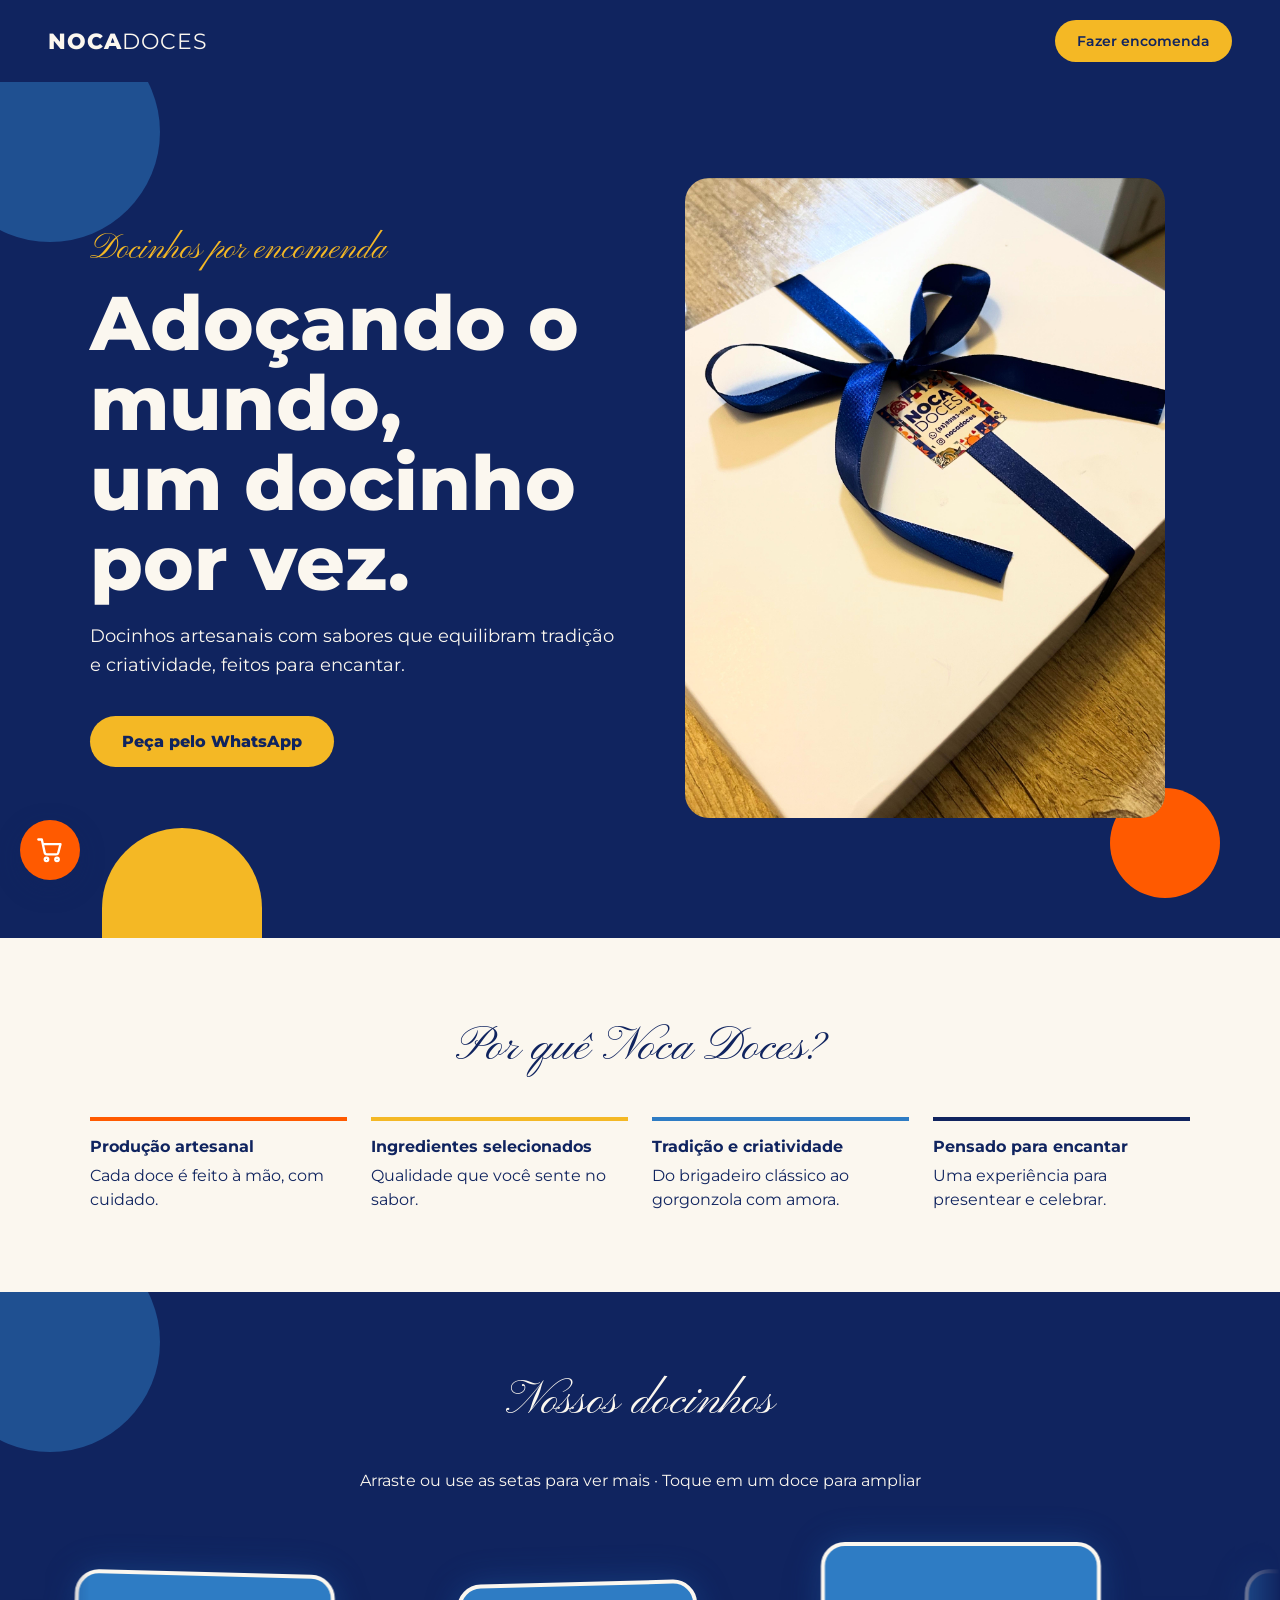
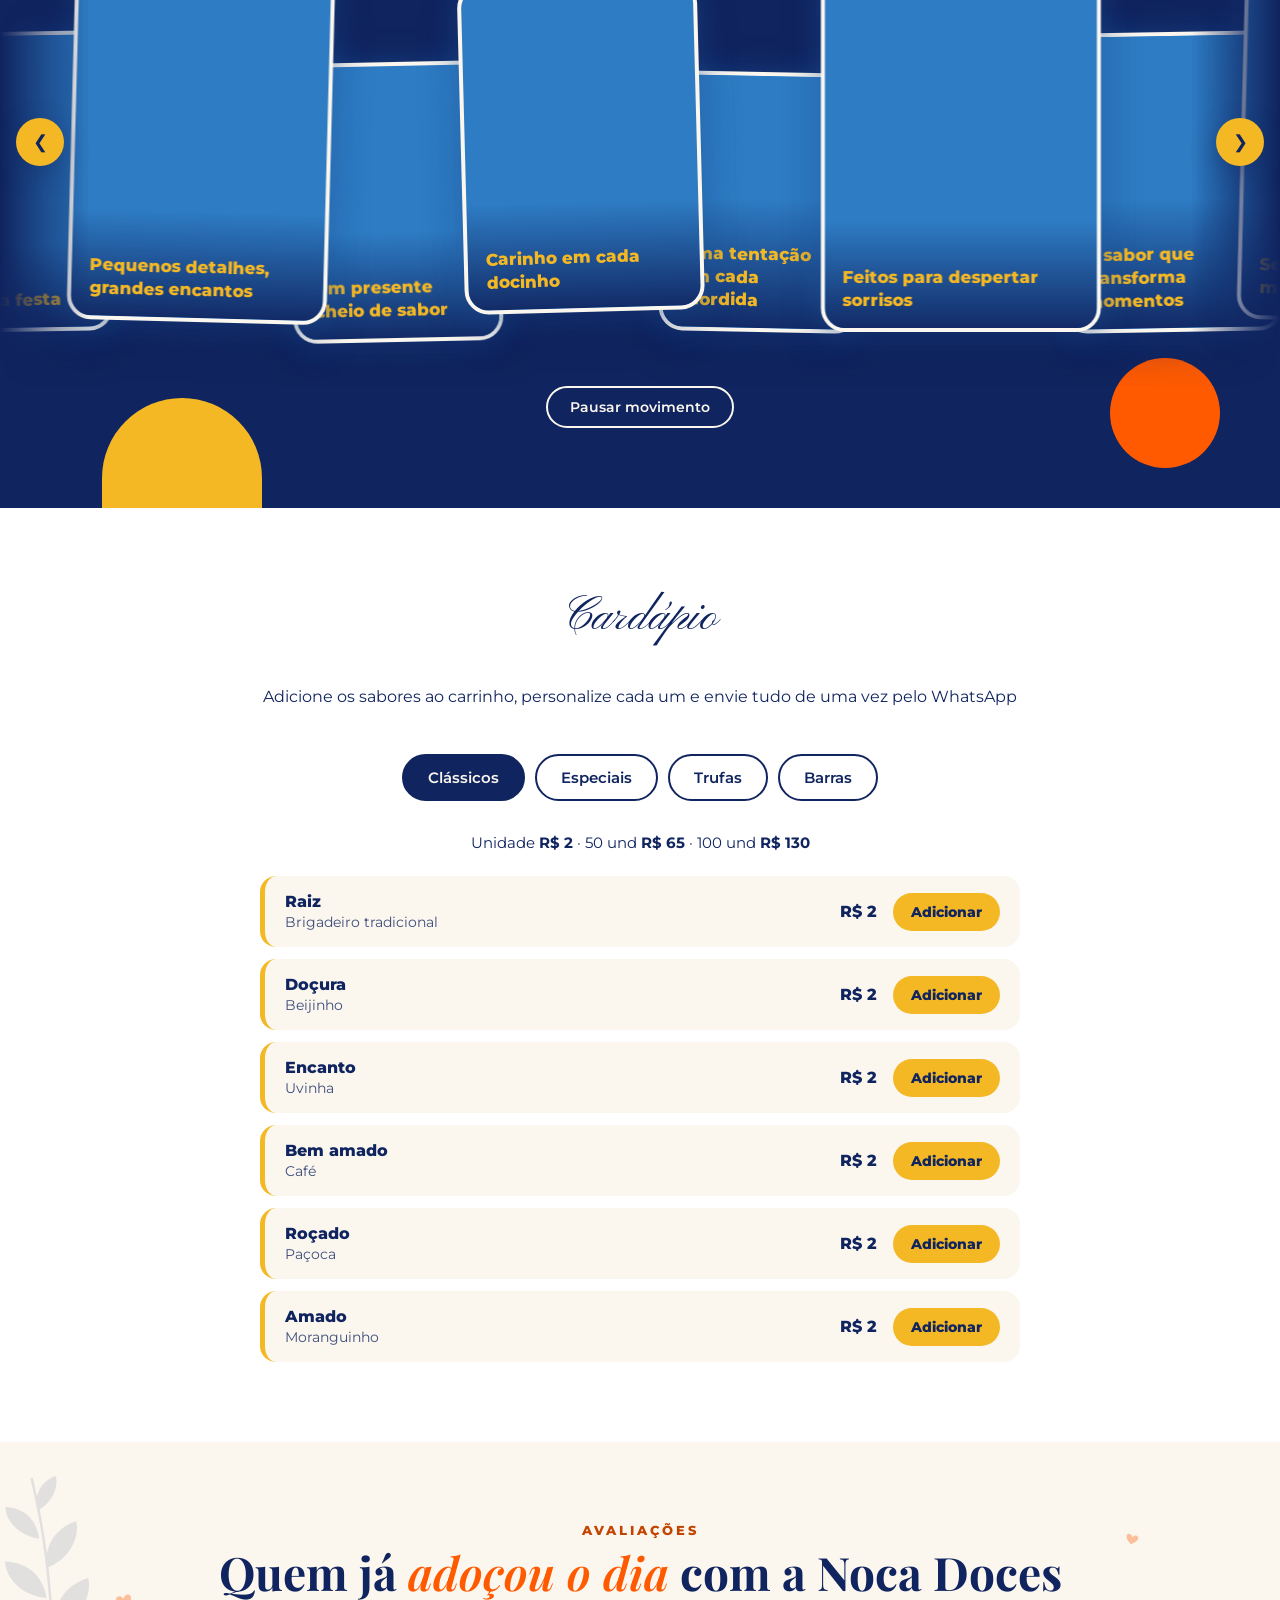
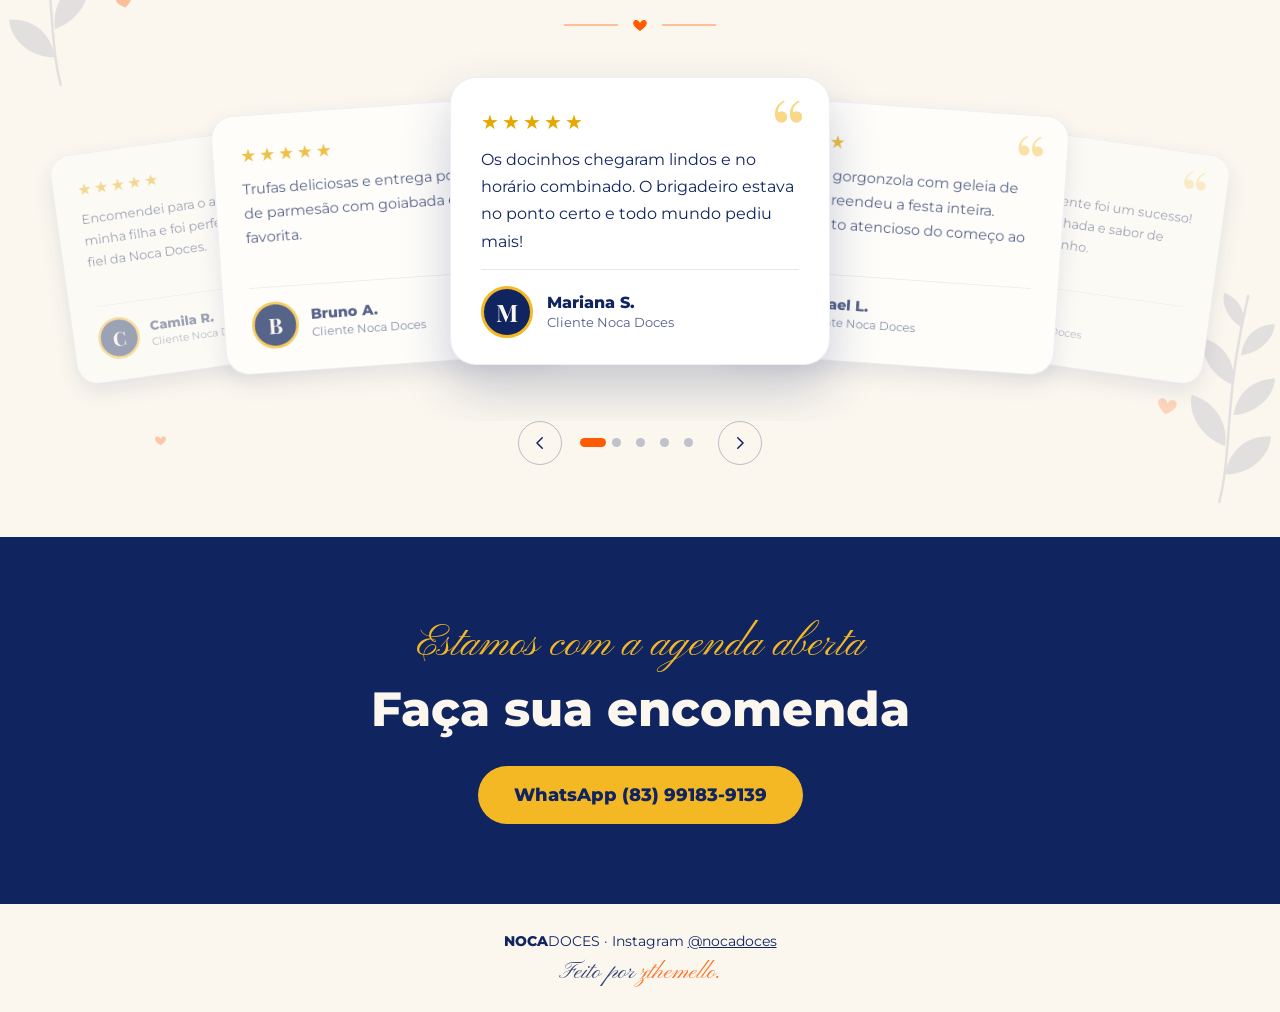
==== commit 01df0bd8: "tirando descrições" ====
--- a/index.html
+++ b/index.html
@@ -1,23 +1,23 @@
 <!DOCTYPE html>
 <html lang="pt-BR">
 <head>
-  <!-- ===== HEAD ===== -->
+ 
   <meta charset="UTF-8">
   <meta name="viewport" content="width=device-width, initial-scale=1">
   <title>Noca Doces | Docinhos por encomenda</title>
   <meta name="description" content="Docinhos artesanais por encomenda. Adoçando o mundo, um docinho por vez.">
   <meta name="author" content="zthemello">
 
-  <!-- Fontes e estilos -->
+  
   <link rel="preconnect" href="https://fonts.googleapis.com">
   <link rel="preconnect" href="https://fonts.gstatic.com" crossorigin>
   <link href="https://fonts.googleapis.com/css2?family=Montserrat:ital,wght@0,400;0,600;0,800;1,400&family=Pinyon+Script&family=Playfair+Display:ital,wght@0,600;0,700;1,600&display=swap" rel="stylesheet">
   <link rel="stylesheet" href="style.css">
 </head>
 <body>
-  <!-- ===== BODY ===== -->
-
-  <!-- Símbolos SVG reutilizáveis (decoração da seção de feedbacks) -->
+  
+
+  
   <svg class="svg-simbolos" width="0" height="0" aria-hidden="true" focusable="false">
     <symbol id="fbc-coracao" viewBox="0 0 24 24"><path fill="currentColor" d="M12 21s-7.5-4.6-9.6-9.3C.8 8.2 2.6 4.5 6.2 4.5c2.1 0 3.7 1.2 4.6 2.7l1.2 1.9 1.2-1.9c.9-1.5 2.5-2.7 4.6-2.7 3.6 0 5.4 3.7 3.8 7.2C19.5 16.4 12 21 12 21z"/></symbol>
     <symbol id="fbc-ramo" viewBox="0 0 120 220">
@@ -33,8 +33,7 @@
     </symbol>
   </svg>
 
-  <!-- ===== TOPO: banner de promoção, cabeçalho e menu ===== -->
-  <!-- BANNER DE PROMOÇÃO (editado pelo painel /admin/admin.html; fica escondido quando não há promoção) -->
+  
   <div class="promo" id="promo" role="region" aria-label="Promoção" hidden>
     <img class="promo-img" id="promo-img" alt="" hidden>
     <p class="promo-texto"><b id="promo-titulo"></b><span id="promo-desc"></span></p>
@@ -42,13 +41,13 @@
     <button class="promo-fechar" id="promo-fechar" type="button" aria-label="Fechar aviso de promoção">&times;</button>
   </div>
 
-  <!-- CABEÇALHO -->
+  
   <header class="topo">
     <div class="logo"><b>N<span class="logo-o" id="logo-o">O</span>CA</b>DOCES</div>
     <a class="btn btn-sm" href="#cardapio">Fazer encomenda</a>
   </header>
 
-  <!-- MENU FLUTUANTE -->
+  
   <nav class="menu-flutuante" id="menu" aria-label="Menu principal">
     <ul class="menu-lista" id="menu-lista">
       <li><a href="#inicio">Início</a></li>
@@ -63,10 +62,10 @@
     </button>
   </nav>
 
-  <!-- ===== MAIN: conteúdo principal ===== -->
+  
   <main id="conteudo">
 
-  <!-- HERO -->
+  
   <section class="hero" id="inicio">
     <span class="forma f1"></span>
     <span class="forma f2"></span>
@@ -82,7 +81,7 @@
     </div>
   </section>
 
-  <!-- DIFERENCIAIS -->
+  
   <section class="secao container" id="diferenciais">
     <h2 class="titulo-script">Por quê Noca Doces?</h2>
     <div class="grid-4">
@@ -93,7 +92,7 @@
     </div>
   </section>
 
-  <!-- PROMOÇÃO EM DESTAQUE (mesmos dados do banner do topo; editado pelo painel) -->
+  
   <section class="promo-destaque" id="promo-destaque" aria-label="Promoção em destaque" hidden>
     <div class="container">
       <div class="promo-card">
@@ -108,7 +107,7 @@
     </div>
   </section>
 
-    <!-- GALERIA -->
+    
   <section class="secao cs" id="galeria" aria-labelledby="galeria-titulo">
     <span class="forma f1"></span>
     <span class="forma f2"></span>
@@ -191,7 +190,7 @@
   </section>
 
 
-  <!-- CARDÁPIO -->
+ 
   <section class="secao branco" id="cardapio">
     <div class="container">
       <h2 class="titulo-script">Cardápio</h2>
@@ -204,7 +203,7 @@
         <button class="aba" role="tab" data-alvo="p-barras" aria-selected="false">Barras</button>
       </div>
 
-      <!-- Clássicos -->
+      
       <div class="painel ativo" id="p-classicos" role="tabpanel" data-granel="1.3">
         <p class="painel-info">Unidade <b>R$ 2</b> · 50 und <b>R$ 65</b> · 100 und <b>R$ 130</b></p>
         <ul class="itens">
@@ -217,7 +216,7 @@
         </ul>
       </div>
 
-      <!-- Especiais -->
+      
       <div class="painel" id="p-especiais" role="tabpanel" data-granel="1.7" hidden>
         <p class="painel-info">Unidade <b>R$ 3</b> · 50 und <b>R$ 85</b> · 100 und <b>R$ 170</b></p>
         <ul class="itens">
@@ -230,7 +229,7 @@
         </ul>
       </div>
 
-      <!-- Trufas -->
+      
       <div class="painel" id="p-trufas" role="tabpanel" hidden>
         <p class="painel-info">Pronta entrega e encomenda</p>
         <ul class="itens">
@@ -246,7 +245,7 @@
         </ul>
       </div>
 
-      <!-- Barras -->
+      
       <div class="painel" id="p-barras" role="tabpanel" data-unidades="1,2,3" data-passo="1" hidden>
         <p class="painel-info">Pronta entrega e encomenda</p>
         <ul class="itens">
@@ -257,10 +256,9 @@
     </div>
   </section>
 
-  <!-- FEEDBACKS -->
-  <!-- TROQUE nomes, textos e fotos pelos de clientes reais (fotos em ./imagens/clientes/) -->
+  
   <section class="secao fbc" id="feedbacks" aria-labelledby="fbc-titulo">
-    <!-- decoração delicada -->
+    
     <svg class="fbc-ramo fbc-ramo-esq" aria-hidden="true" focusable="false"><use href="#fbc-ramo"/></svg>
     <svg class="fbc-ramo fbc-ramo-dir" aria-hidden="true" focusable="false"><use href="#fbc-ramo"/></svg>
     <svg class="fbc-cora fbc-cora-1" aria-hidden="true" focusable="false"><use href="#fbc-coracao"/></svg>
@@ -274,7 +272,7 @@
       <div class="fbc-divisor" aria-hidden="true"><svg><use href="#fbc-coracao"/></svg></div>
     </div>
 
-    <!-- Os cards são criados pelo script.js (lista FBC_EXEMPLOS ou feedbacks do painel) -->
+    
     <div class="fbc-carrossel" role="region" aria-roledescription="carrossel" aria-label="Depoimentos de clientes">
       <div class="fbc-palco" tabindex="0" aria-live="off"></div>
       <div class="fbc-nav">
@@ -289,7 +287,7 @@
     </div>
   </section>
 
-  <!-- CTA FINAL -->
+ 
   <section class="cta" id="encomenda">
     <p class="script">Estamos com a agenda aberta</p>
     <h2>Faça sua encomenda</h2>
@@ -298,15 +296,13 @@
 
   </main>
 
-  <!-- ===== FOOTER ===== -->
+  
   <footer class="rodape">
     <p class="rodape-marca"><b>NOCA</b>DOCES · Instagram <a href="https://www.instagram.com/nocadoces/">@nocadoces</a></p>
     <p class="assinatura">Feito por <a href="https://github.com/zTheMello" target="_blank" rel="noopener">zthemello.</a></p>
   </footer>
 
-  <!-- ===== EXTRAS (sobrepostos à página): carrinho, aviso e visualizador ===== -->
-
-  <!-- CARRINHO -->
+ 
   <button class="carrinho-botao" id="carrinho-botao" type="button" aria-label="Abrir carrinho" aria-expanded="false" aria-controls="carrinho">
     <svg viewBox="0 0 24 24" width="28" height="28" fill="none" stroke="currentColor" stroke-width="2" stroke-linecap="round" stroke-linejoin="round" aria-hidden="true"><circle cx="9" cy="20" r="1.5"/><circle cx="18" cy="20" r="1.5"/><path d="M2 3h3l2.4 11.2a2 2 0 0 0 2 1.6h7.7a2 2 0 0 0 2-1.5L21 7H6"/></svg>
     <span class="carrinho-qtd" id="carrinho-qtd" hidden>0</span>
@@ -334,7 +330,7 @@
   </aside>
   <div class="aviso" id="aviso" role="status" aria-live="polite"></div>
 
-  <!-- LIGHTBOX DA VITRINE -->
+  
   <div class="lb" id="lb" role="dialog" aria-modal="true" aria-label="Visualização ampliada" hidden>
     <button class="lb-fechar" id="lb-fechar" type="button" aria-label="Fechar visualização">&times;</button>
     <p class="lb-contador" id="lb-contador" aria-live="polite"></p>
--- a/style.css
+++ b/style.css
@@ -138,6 +138,7 @@
 .item b { font-weight: 800; }
 .item span { font-size: 14px; opacity: .8; }
 .item .preco { flex: none; font-weight: 800; font-size: 16px; opacity: 1; }
+.item .preco-antigo { flex: none; margin-right: -8px; font-size: 13px; font-weight: 600; opacity: .55; text-decoration: line-through; }
 .pedir { flex: none; background: var(--amarelo); color: var(--azul); font-size: 14px; font-weight: 800; padding: 10px 18px; border-radius: 999px; text-decoration: none; transition: filter .2s; }
 .pedir:hover { filter: brightness(1.08); }
 
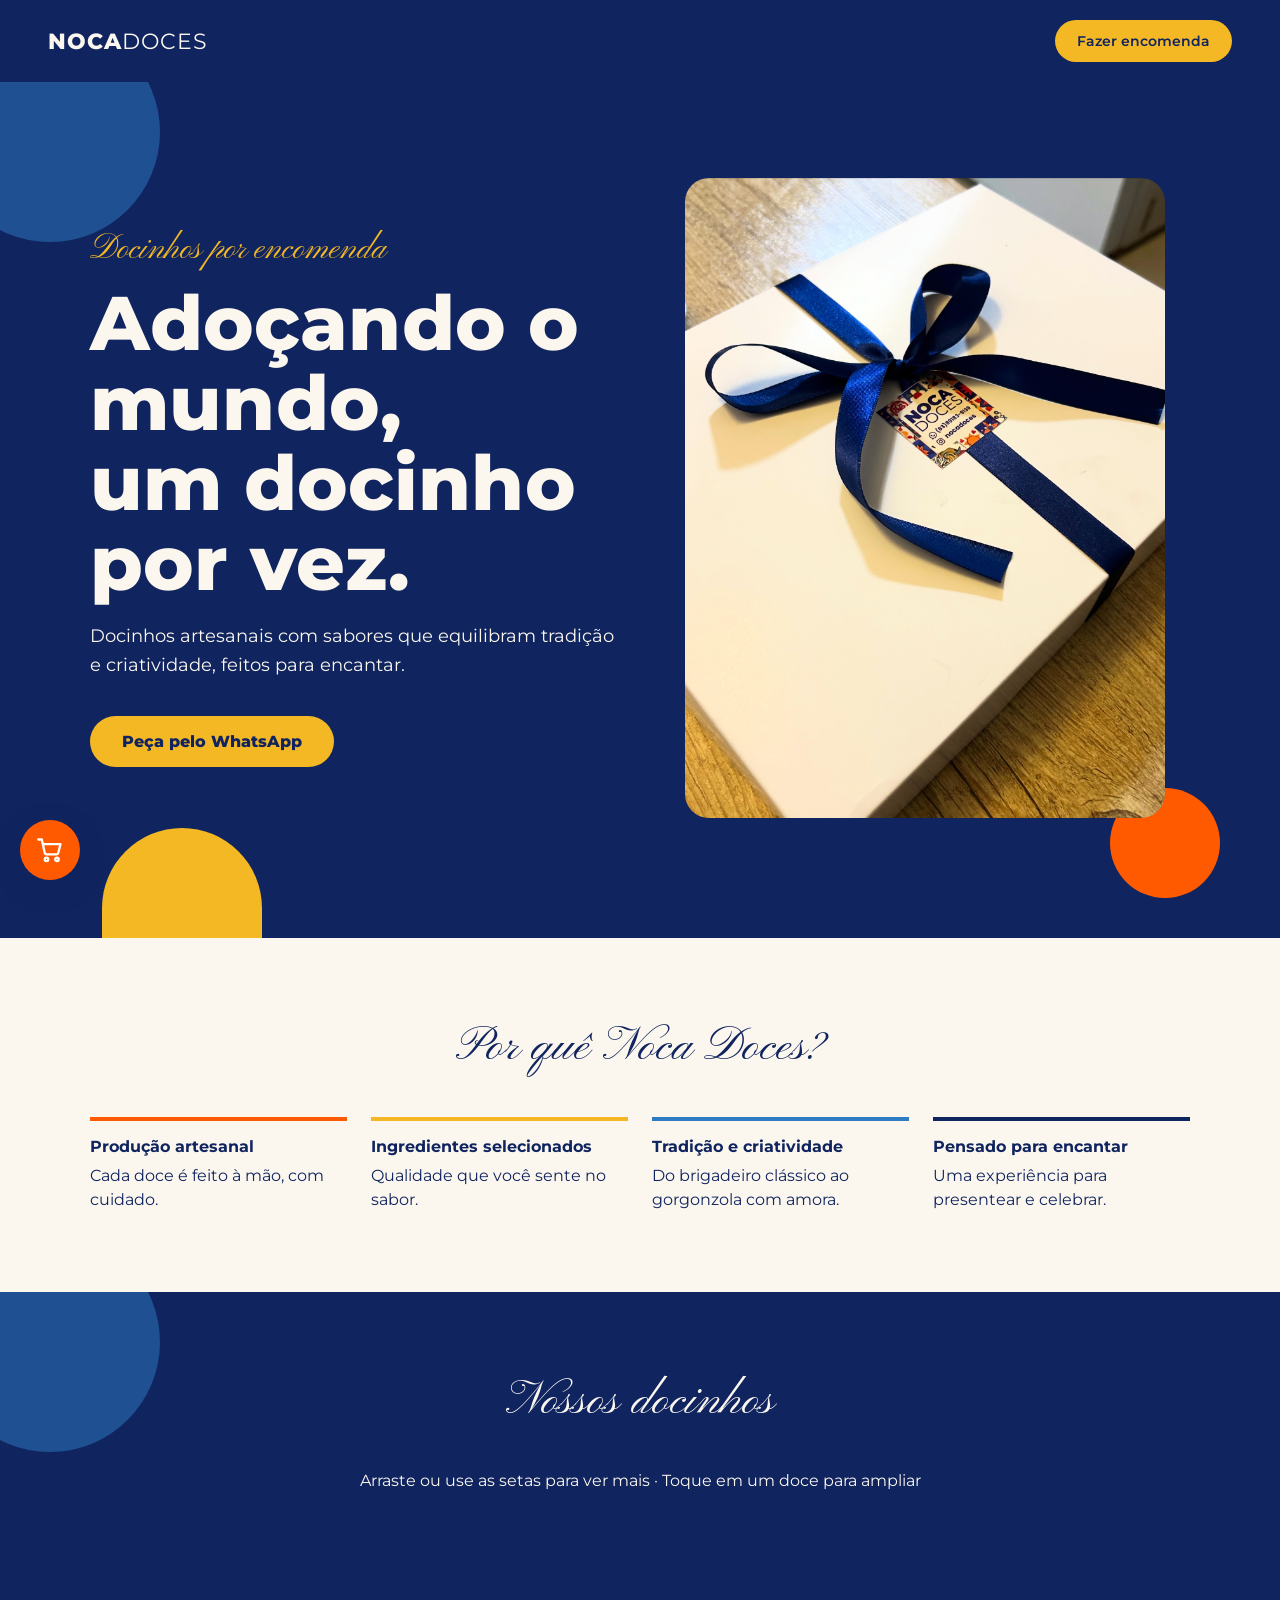
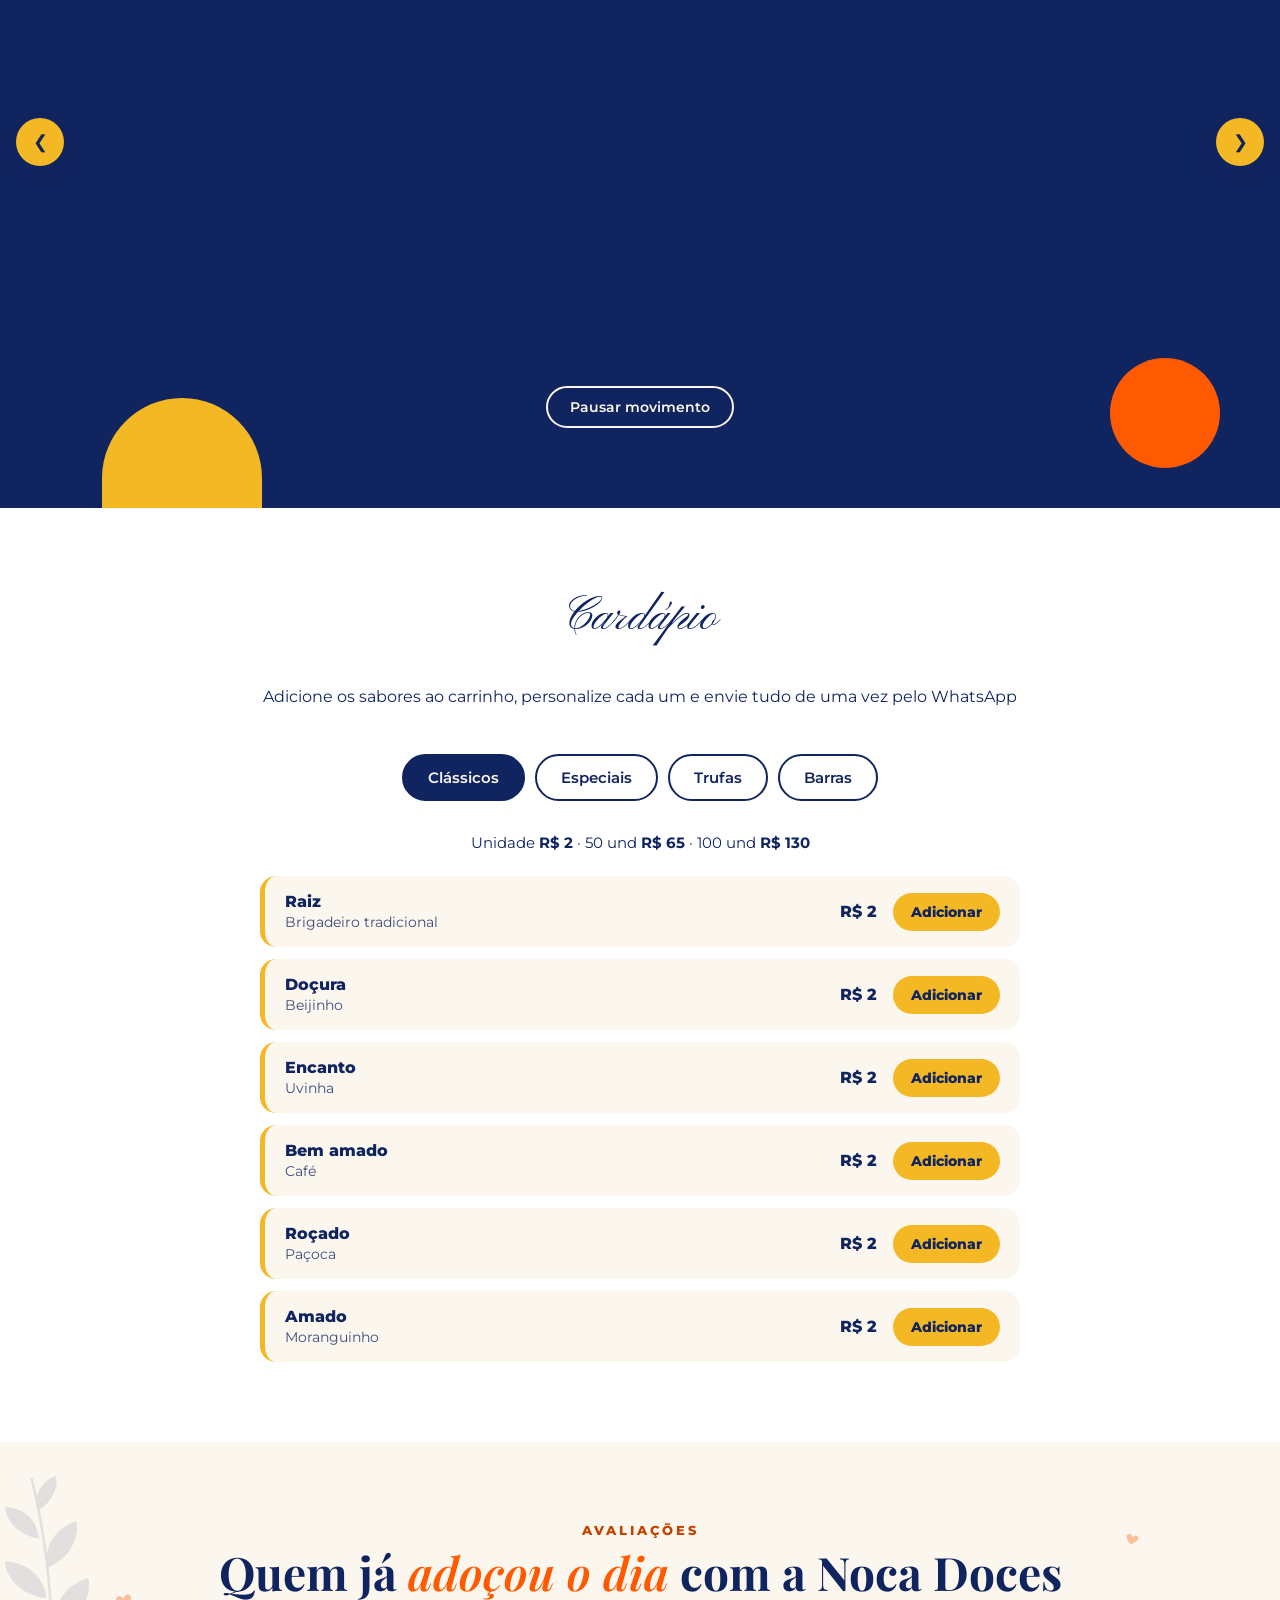
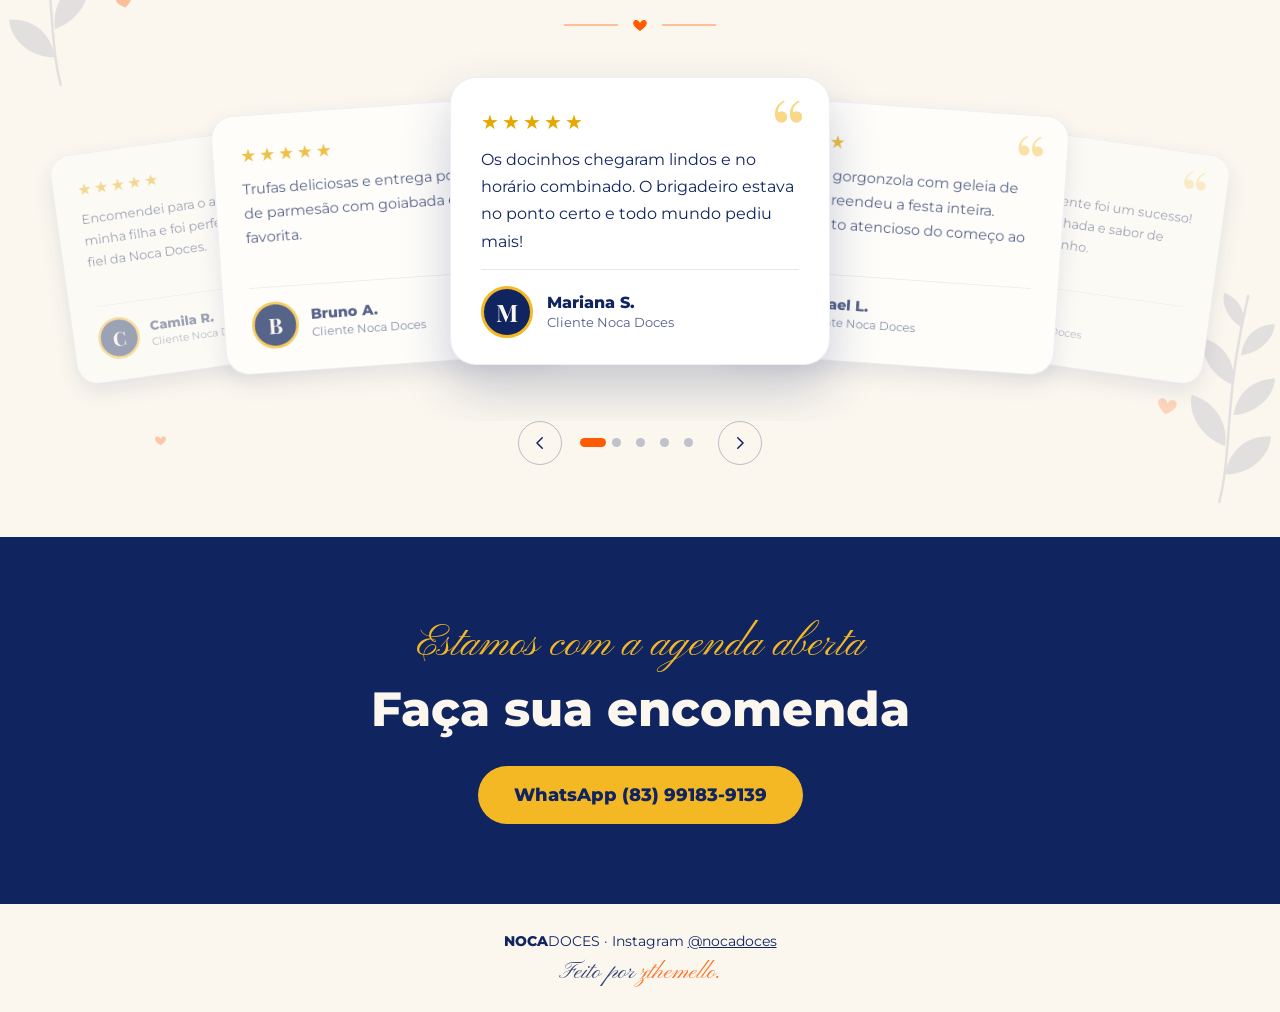
==== commit 4f8bbfb4: "mudança" ====
--- a/index.html
+++ b/index.html
@@ -340,7 +340,7 @@
     <p class="lb-legenda" id="lb-legenda"></p>
   </div>
 
-  <!-- ===== SCRIPTS ===== -->
+  
   <script src="config.js"></script>
   <script src="script.js"></script>
 </body>
